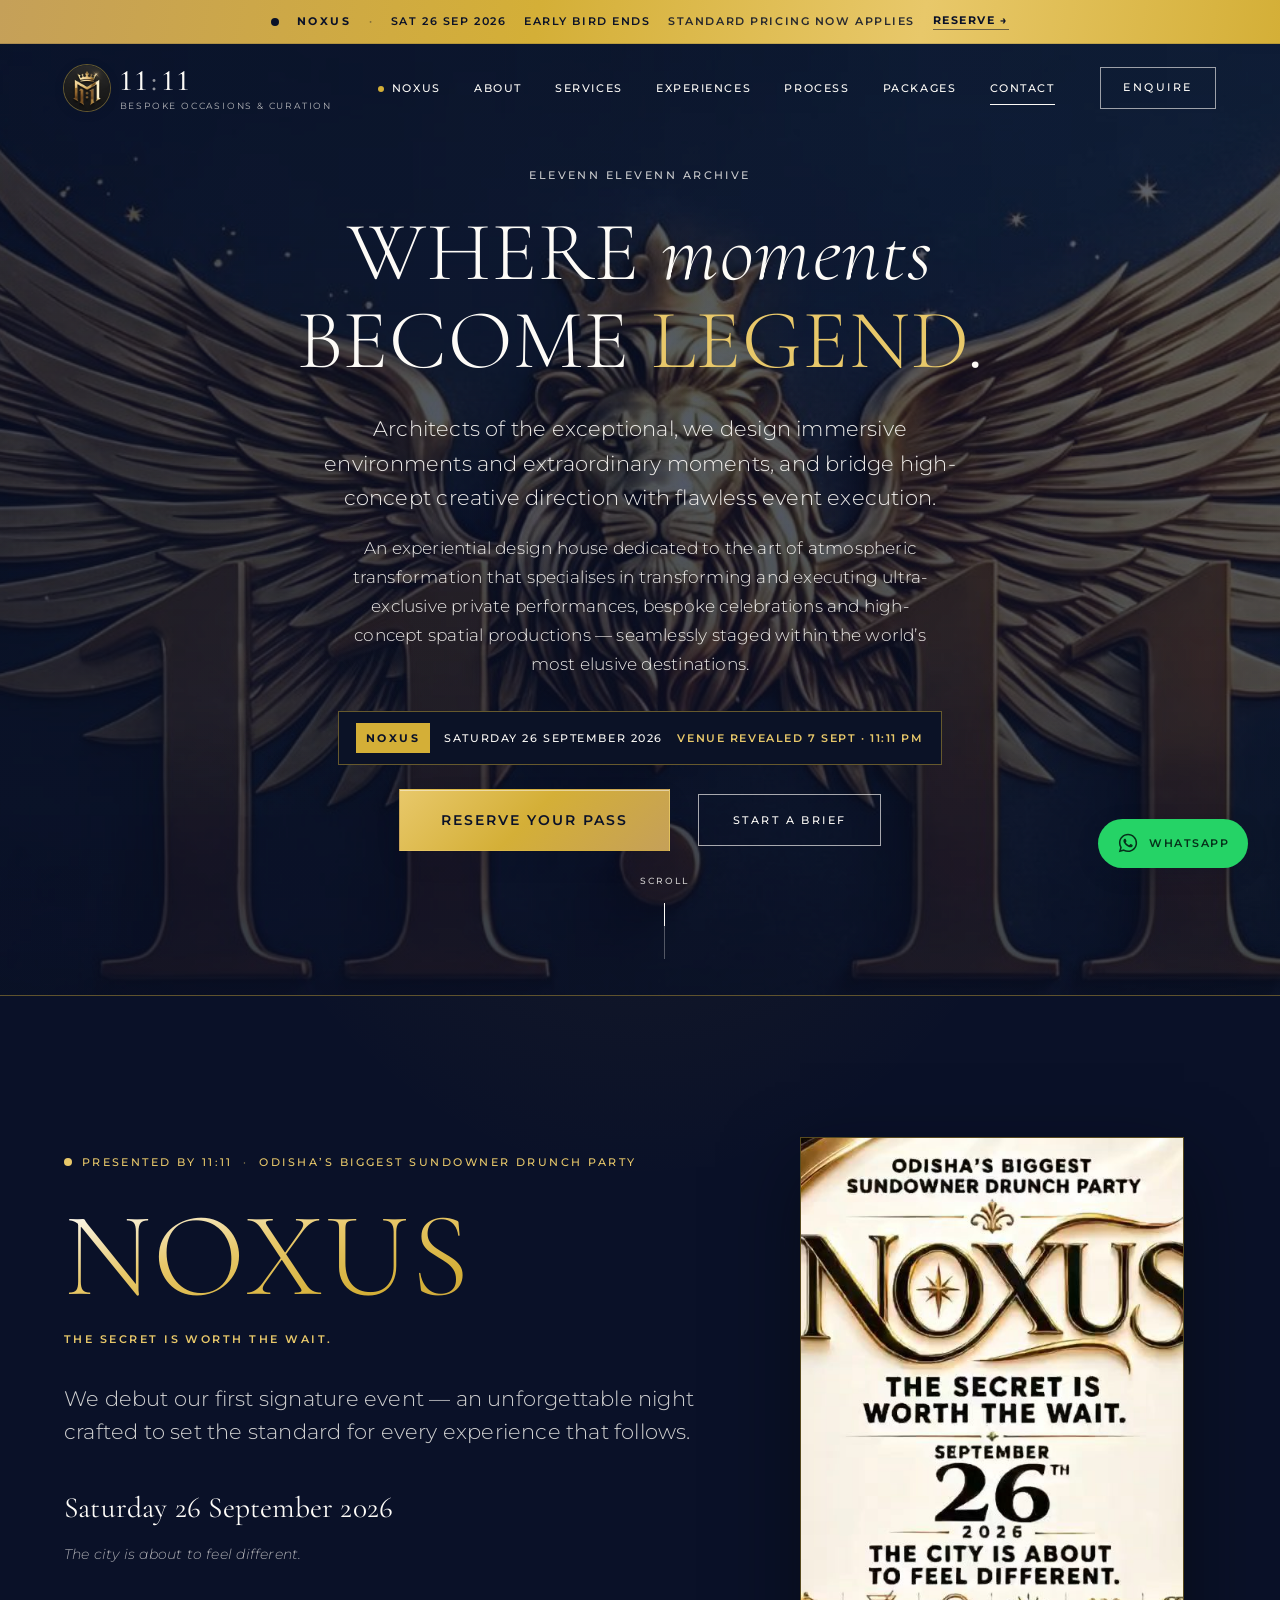
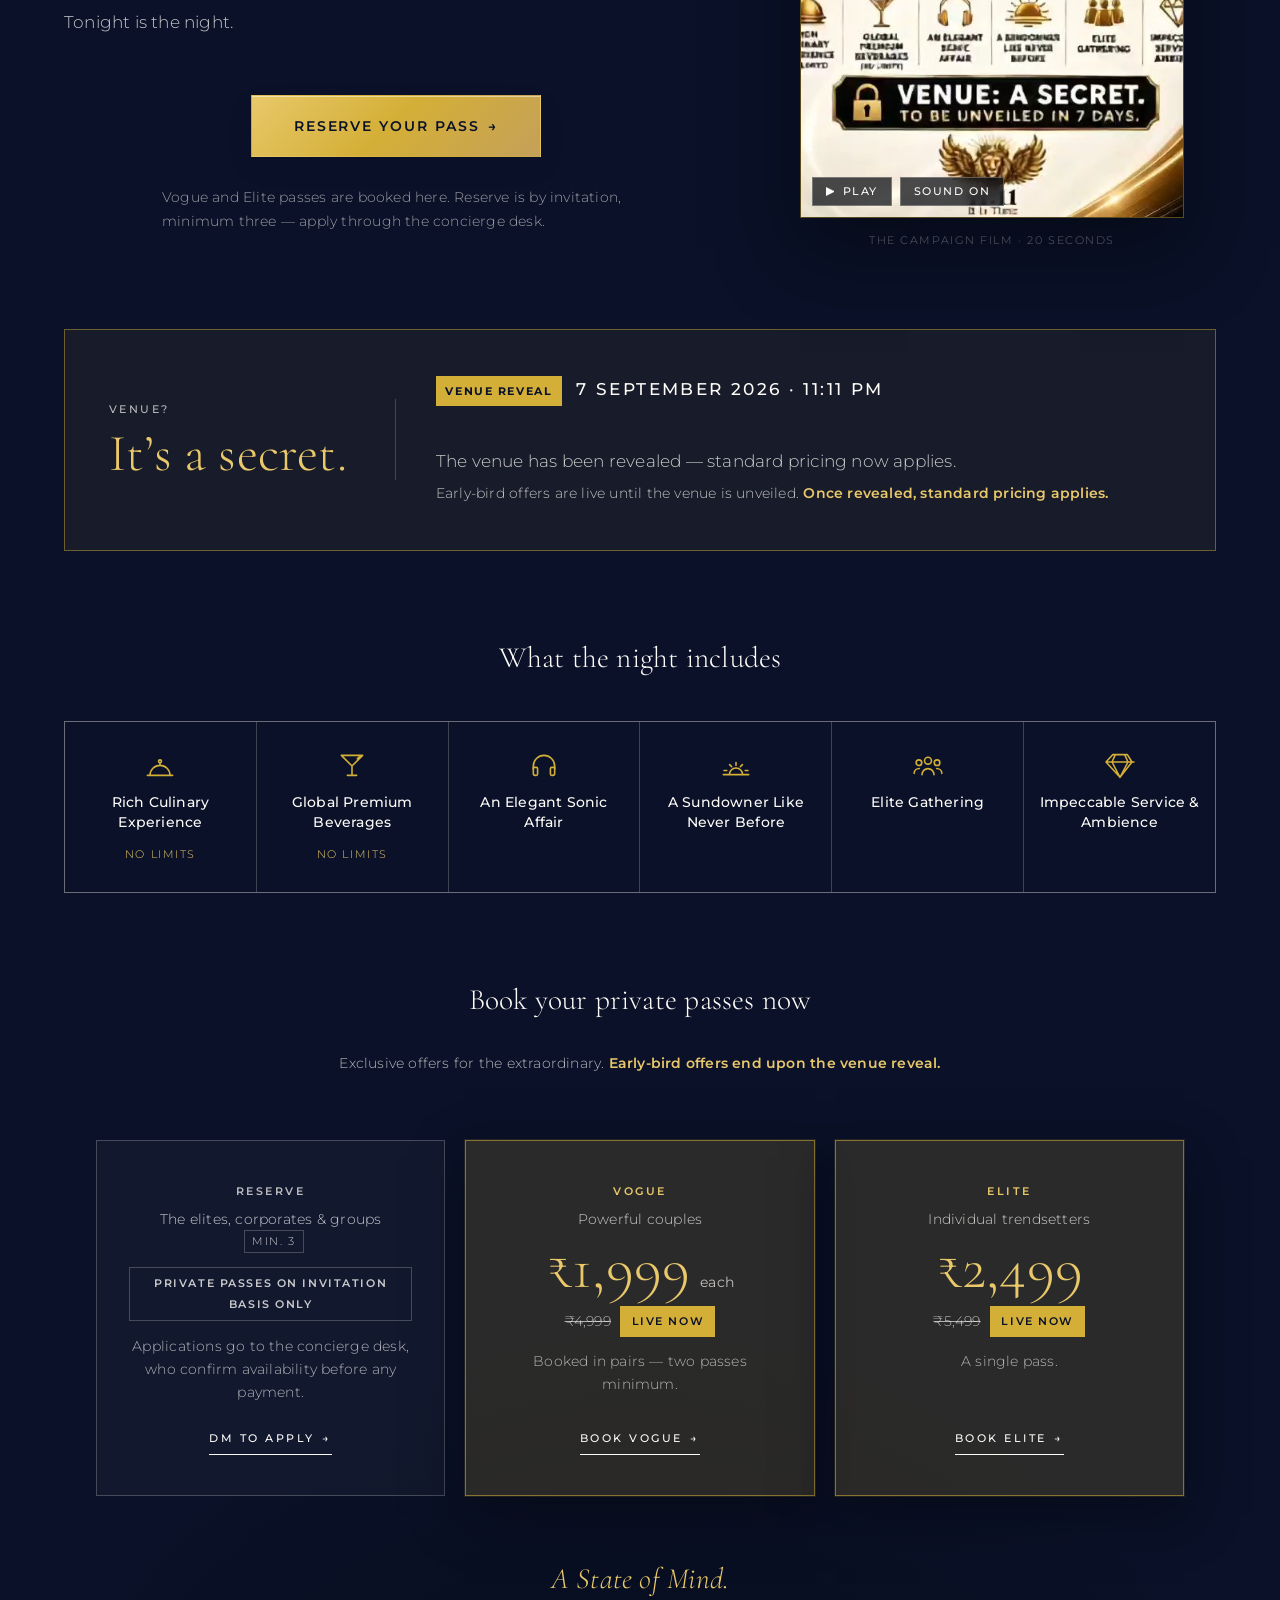
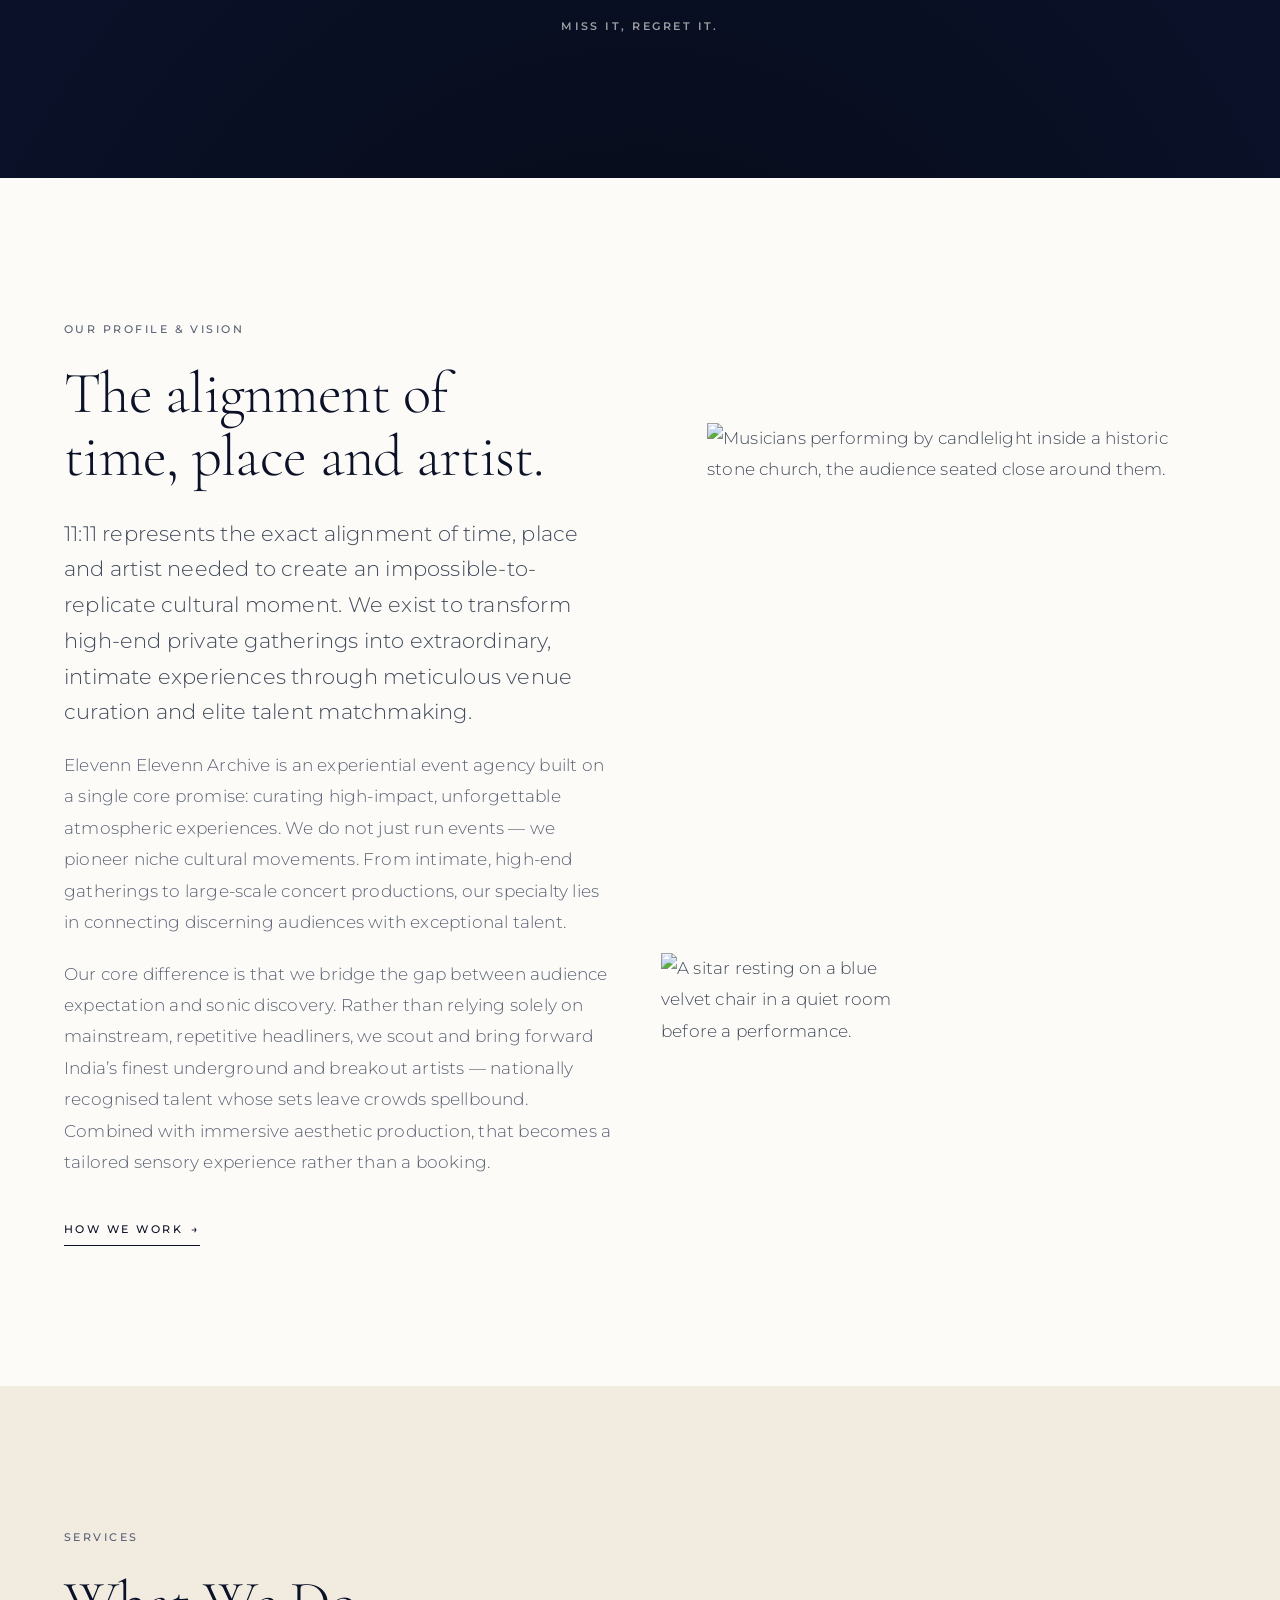
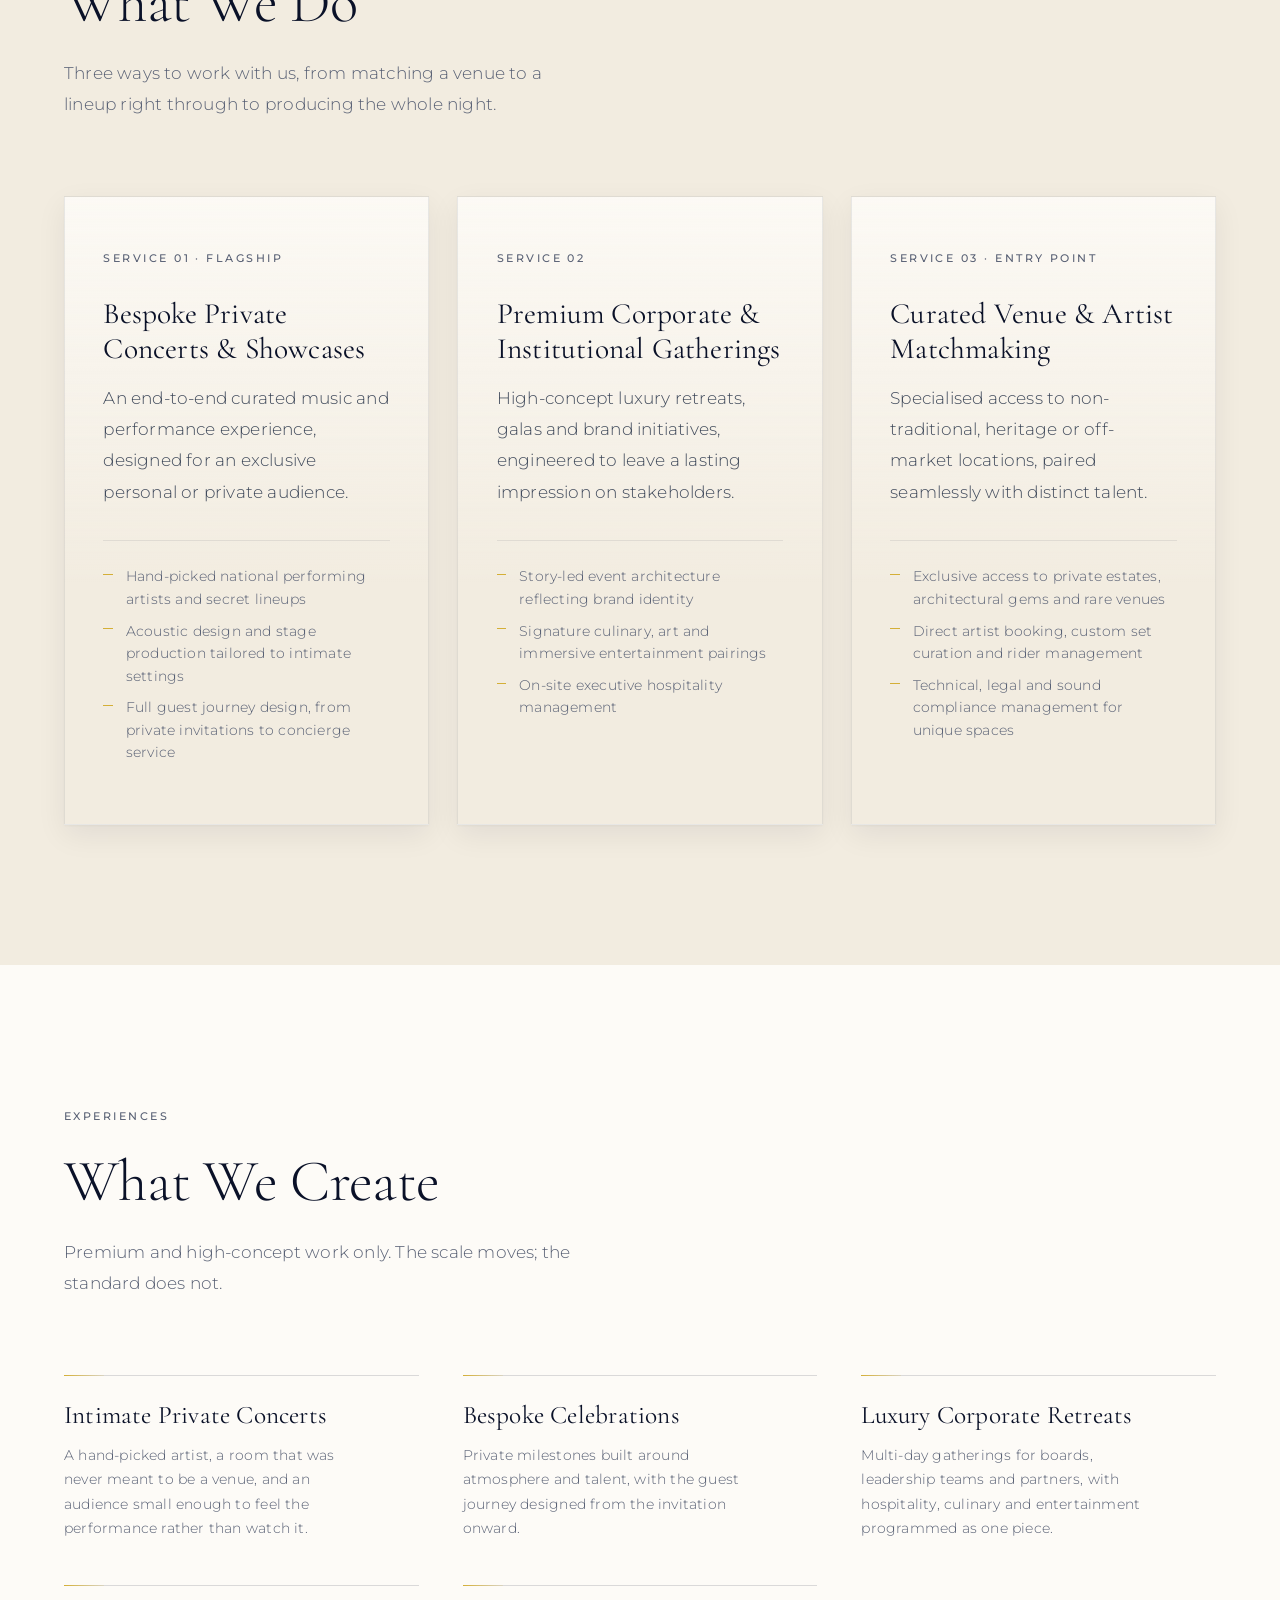
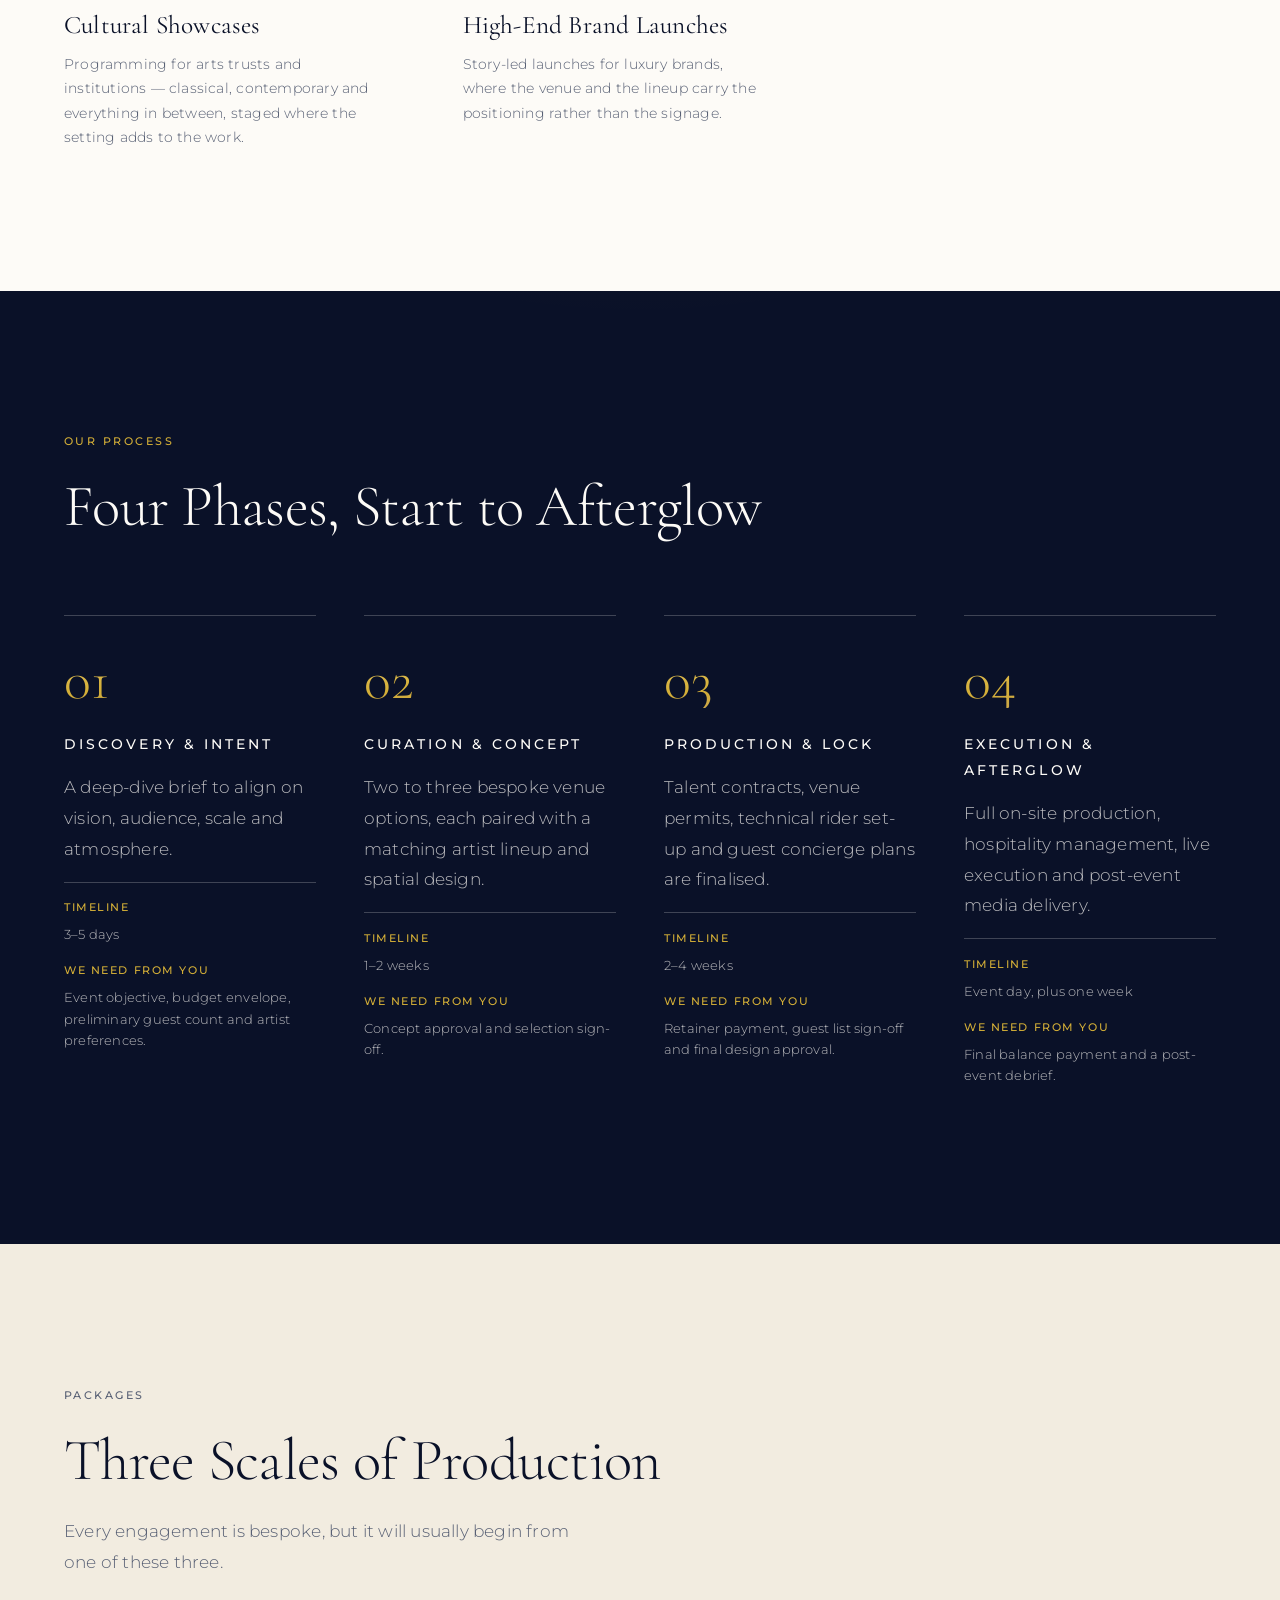
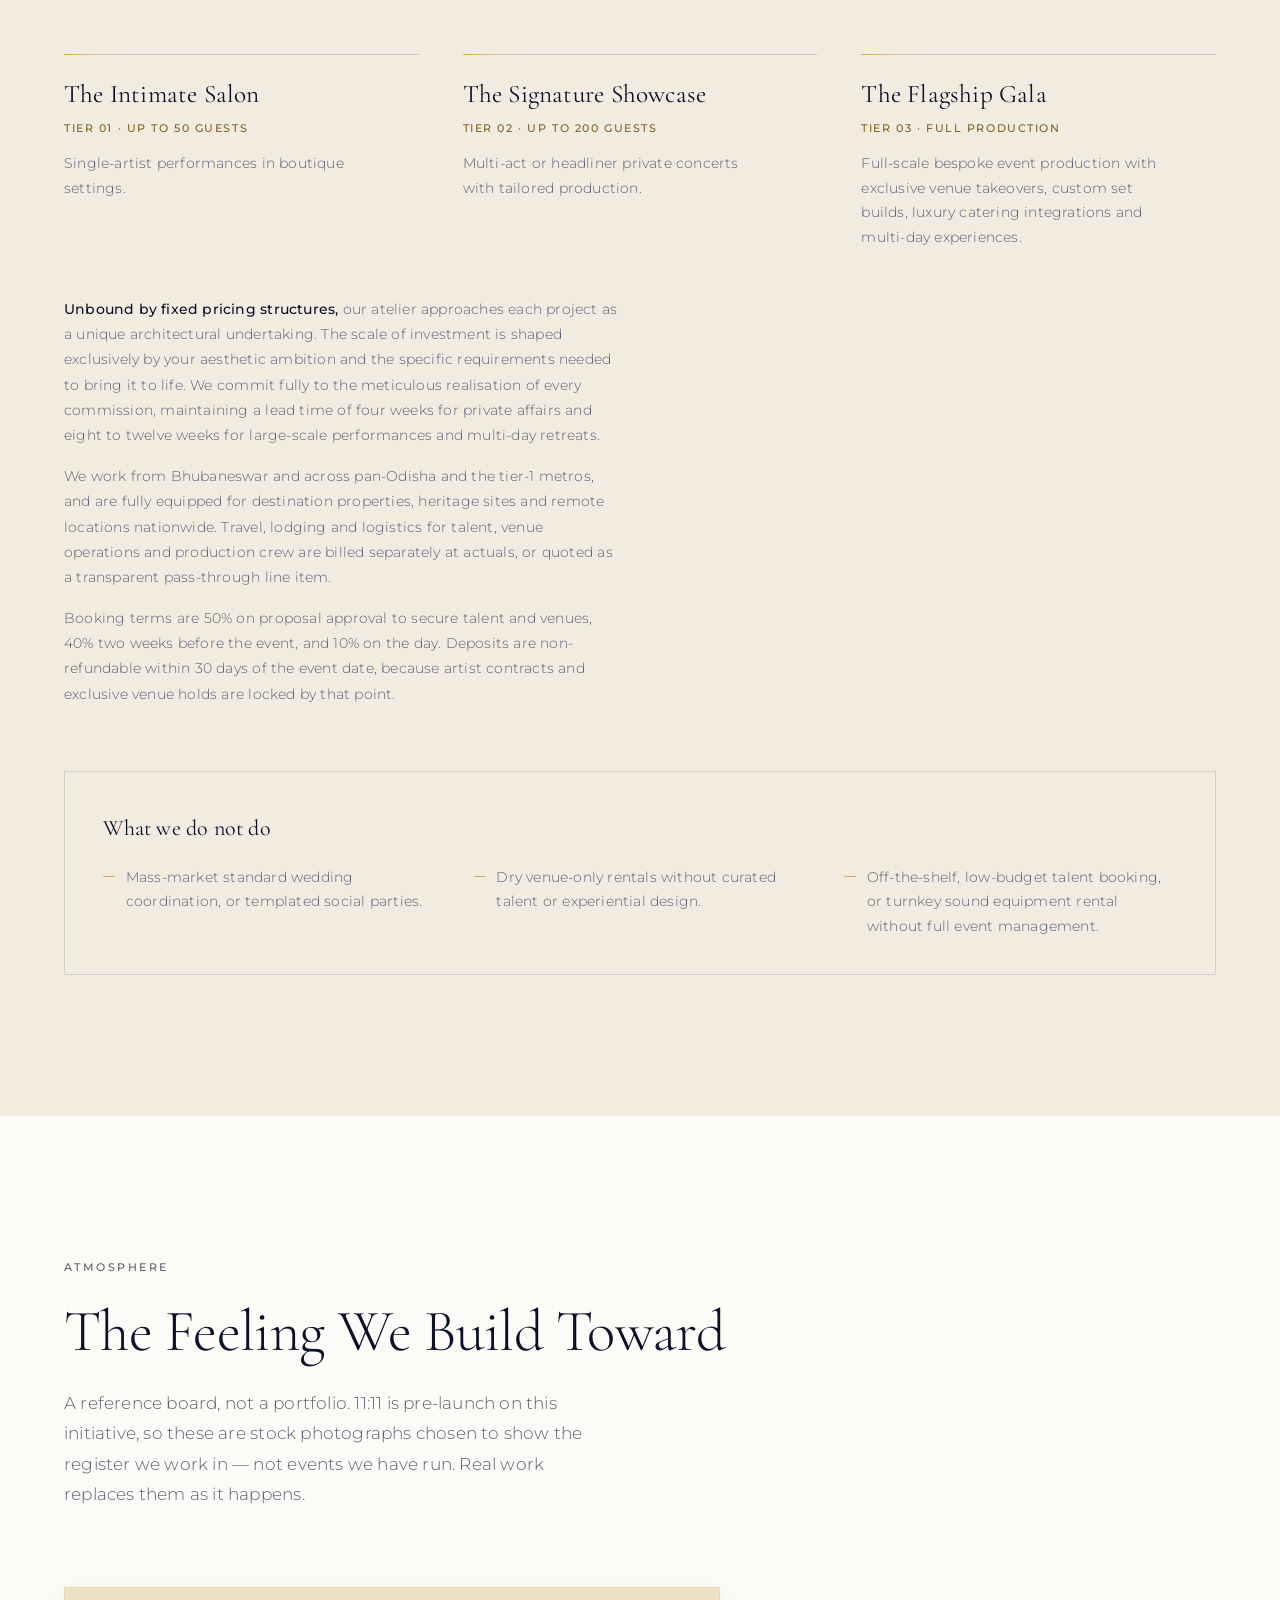
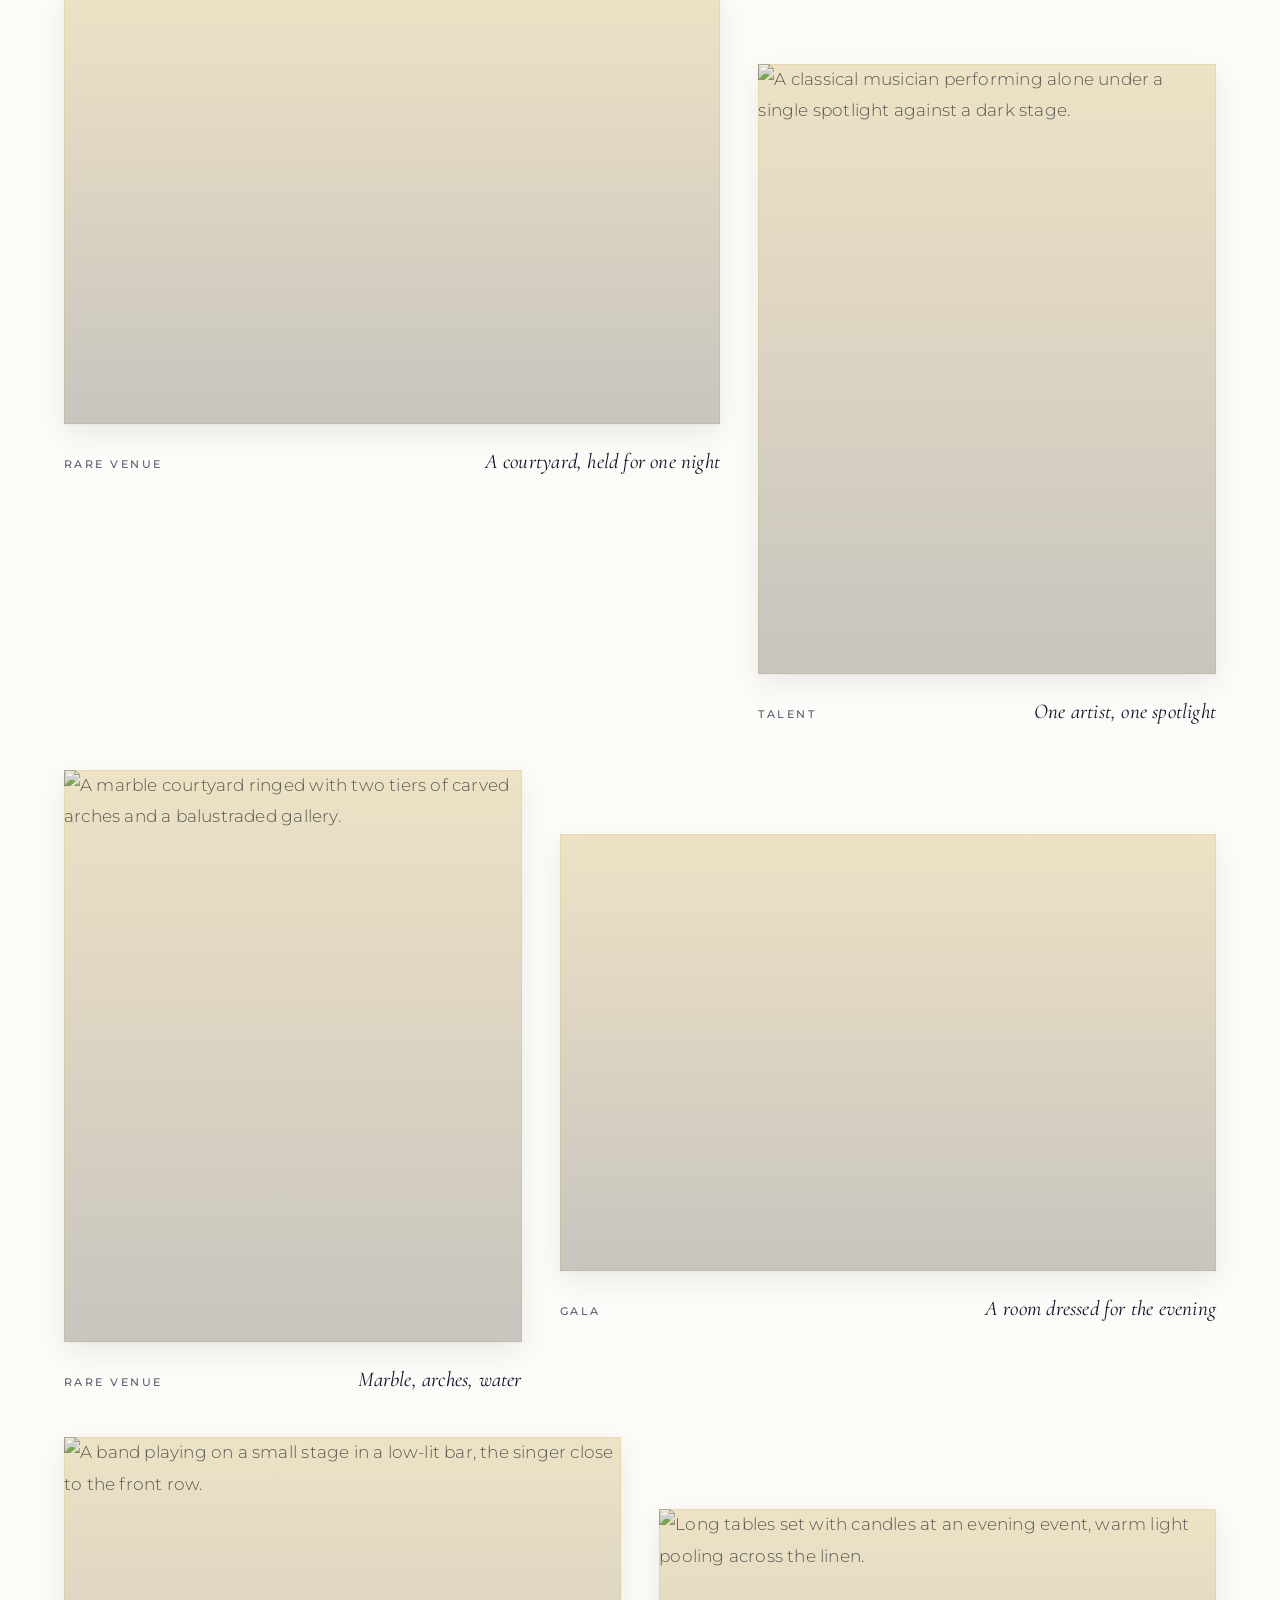
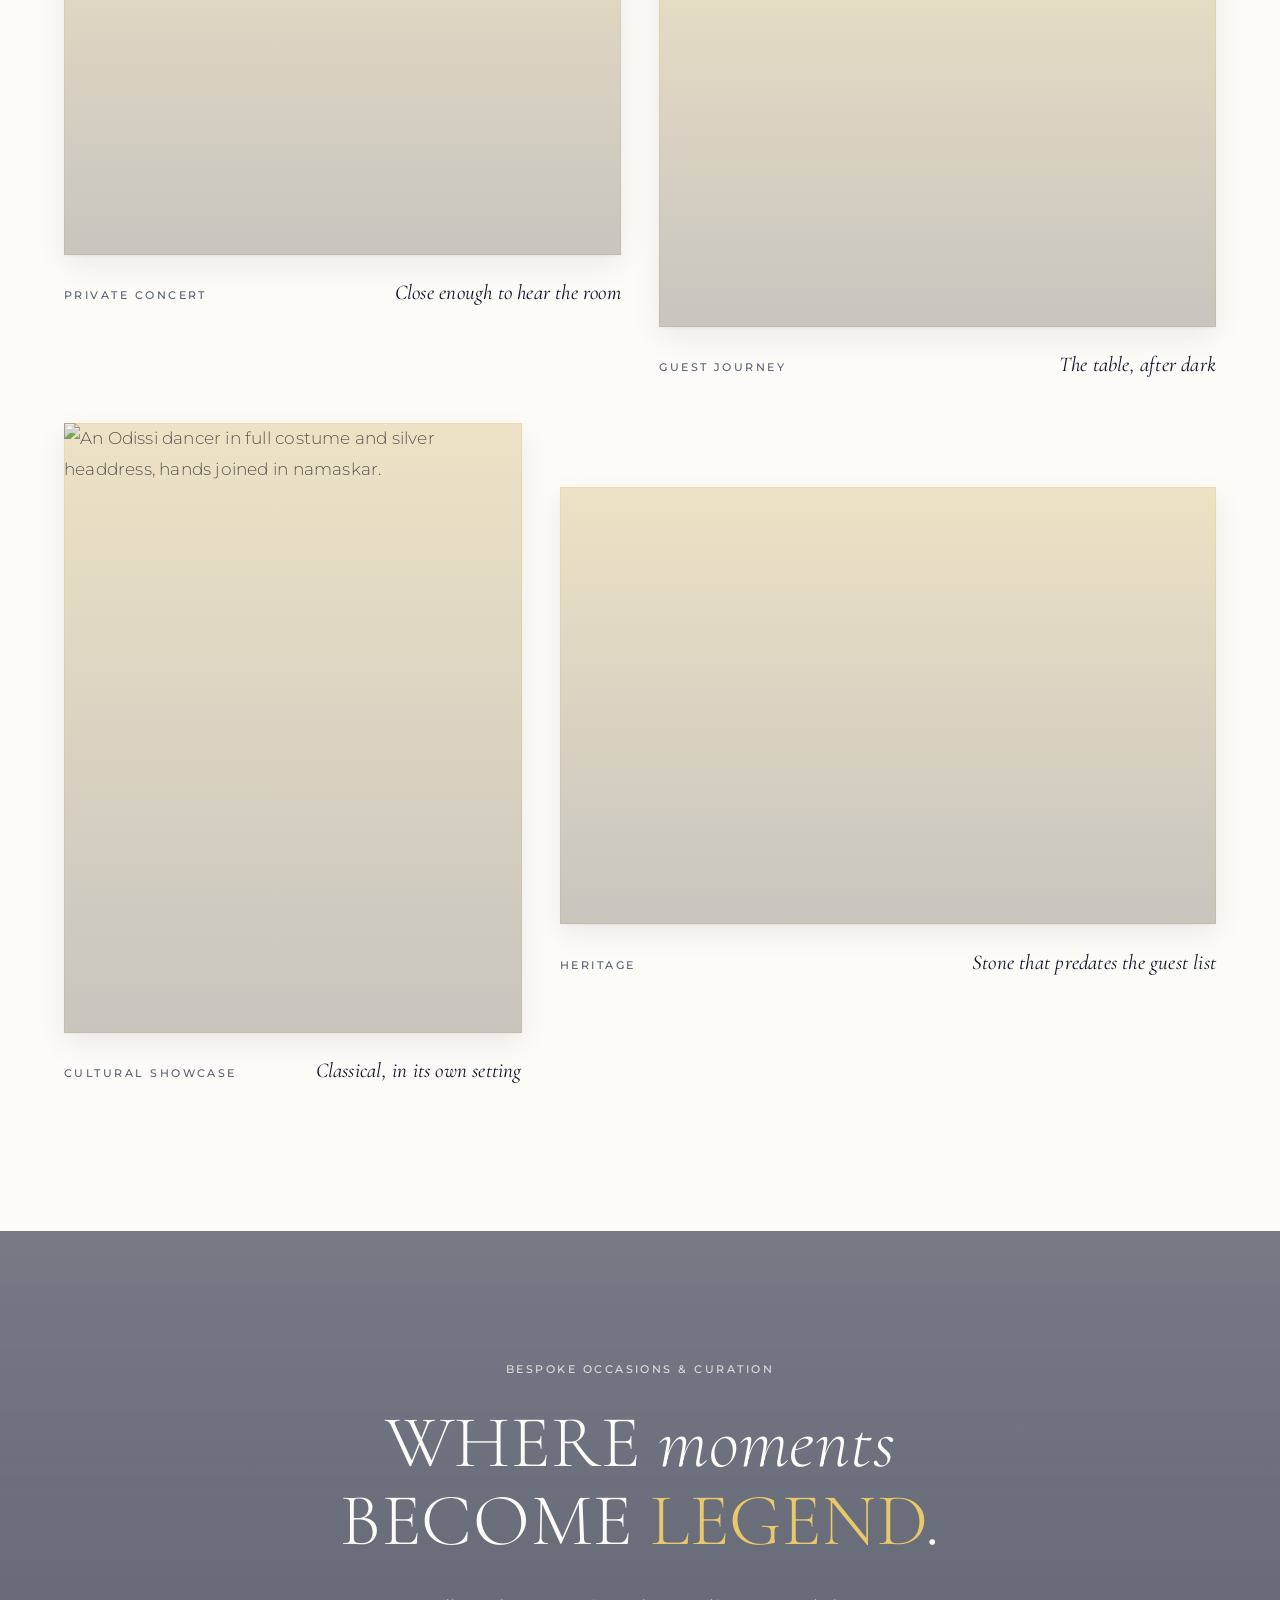
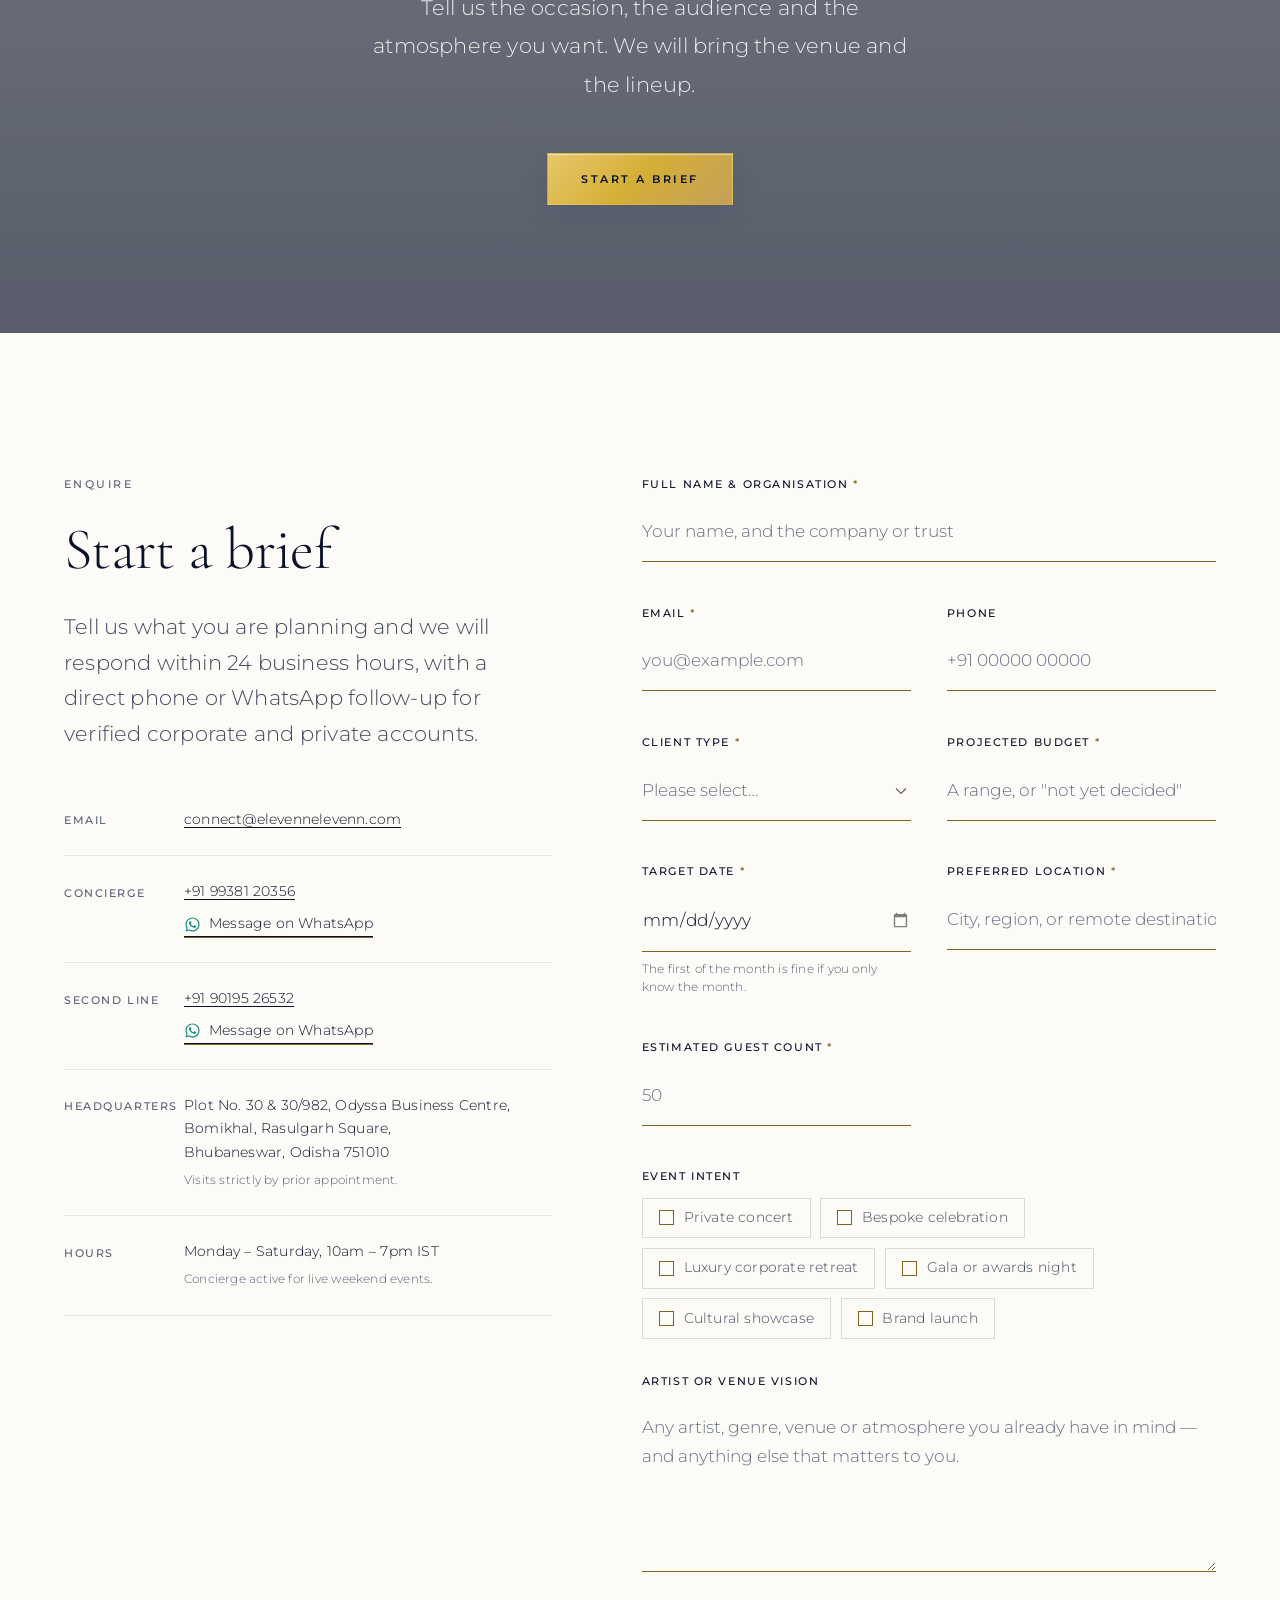
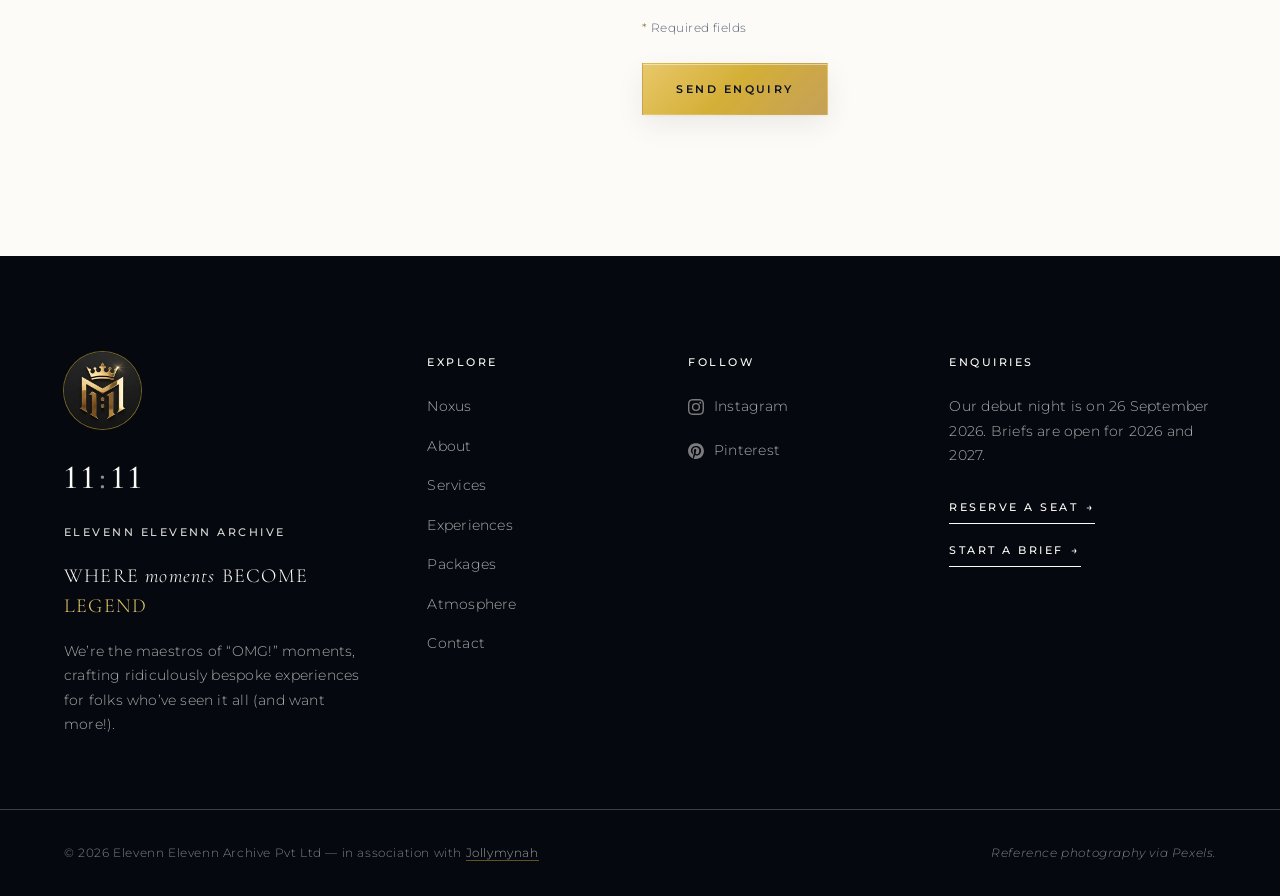
==== index.html @ fddaf41f "Add the campaign film to the Noxus band The client's 20-second vertical reel (478x850, H.264, 3.7 MB" ====
<!DOCTYPE html>
<html lang="en-IN" class="no-js">
<head>
  <meta charset="UTF-8">
  <meta name="viewport" content="width=device-width, initial-scale=1">

  <!-- Flags that JS is available, so scroll-reveal never hides content from
       visitors whose JavaScript fails to load. Must run before first paint. -->
  <script>document.documentElement.className = document.documentElement.className.replace('no-js', 'js');</script>

  <!-- The campaign leads the title while it runs: NOXUS is what people will
       search for and paste into WhatsApp. Revert to the agency line
       ("11:11 | Bespoke Private Concerts &amp; Curated Venue Experiences")
       after 26 September 2026. -->
  <title>NOXUS &mdash; The Secret Is Worth The Wait | 11:11</title>
  <meta name="description" content="NOXUS — Odisha's biggest sundowner drunch party, presented by 11:11. Saturday 26 September 2026. Venue revealed 7 September, 11:11 PM. Reserve, Vogue and Elite passes; early-bird offers live until the unveiling.">
  <meta name="author" content="Elevenn Elevenn Archive Pvt Ltd">
  <meta name="theme-color" content="#FDFBF7">

  <!-- Favicon / home-screen icon. Two files, and they are not interchangeable:
       logo.png is the circular mark with transparent corners, which is what a
       browser tab wants; iOS ignores the transparency, masks the icon itself
       and paints BLACK behind whatever is left, so the home-screen icon is a
       separate opaque square of the same artwork. 512×512 covers every slot,
       including the 180px apple-touch size. -->
  <link rel="icon" href="images/logo.png" type="image/png" sizes="512x512">
  <link rel="apple-touch-icon" href="images/apple-touch-icon.png">

  <!-- The site's own address, confirmed 1 September 2026: the CNAME is live and
       elevennelevenn.in serves the site, with the old GitHub Pages URL now
       301-redirecting to it. Everything absolute below points here.

       Canonical matters more than usual on this site, because the same pages
       answer on two hosts. Without it, anything that still links the github.io
       address can have search engines treat that as a second copy of the site.
       Note the trailing slash: this is the home page, and the canonical must be
       the exact URL you want indexed. -->
  <link rel="canonical" href="https://elevennelevenn.in/">

  <!-- Open Graph / social sharing -->
  <meta property="og:type" content="website">
  <meta property="og:url" content="https://elevennelevenn.in/">
  <meta property="og:site_name" content="11:11">
  <meta property="og:title" content="NOXUS — The Secret Is Worth The Wait">
  <meta property="og:description" content="Odisha's biggest sundowner drunch party, presented by 11:11. Saturday 26 September 2026. The venue is a secret until 7 September, 11:11 PM — and early-bird offers close the moment it is revealed.">
  <meta property="og:locale" content="en_IN">
  <!-- Absolute, because a share preview is fetched by someone else's server
       and a relative path means nothing there. Now on the real domain — the
       twitter:image below and "image" in the JSON-LD are the same URL, so all
       three move together. -->
  <meta property="og:image" content="https://elevennelevenn.in/images/hero-1600.jpg">
  <meta property="og:image:alt" content="The 11:11 crest: a crowned lion between outspread golden wings, above the numerals 11:11, on midnight navy.">
  <meta name="twitter:card" content="summary_large_image">
  <meta name="twitter:title" content="NOXUS — The Secret Is Worth The Wait">
  <meta name="twitter:description" content="Odisha's biggest sundowner drunch party, 26 September 2026. Venue revealed 7 September, 11:11 PM. Early-bird offers close with the unveiling.">
  <meta name="twitter:image" content="https://elevennelevenn.in/images/hero-1600.jpg">

  <!-- Typography: editorial serif + clean geometric sans.
       Cormorant Garamond and Montserrat are both on the client's approved list
       (brief Q30, which offers Playfair Display and Plus Jakarta Sans as the
       alternatives). Swapping either is a one-line change here plus the two
       font tokens in section 01 of the stylesheet. -->
  <!-- The eleven placeholder photographs all load from one host. Opening that
       connection during the head parse, rather than when the first <img> is
       reached, is the cheapest remaining win on a phone. -->
  <link rel="preconnect" href="https://images.pexels.com" crossorigin>

  <link rel="preconnect" href="https://fonts.googleapis.com">
  <link rel="preconnect" href="https://fonts.gstatic.com" crossorigin>
  <link href="https://fonts.googleapis.com/css2?family=Cormorant+Garamond:ital,wght@0,300;0,400;0,500;0,600;1,300;1,400&family=Montserrat:wght@300;400;500;600&display=swap" rel="stylesheet">

  <!-- Preload the hero photograph so the first paint feels instant -->
  <link rel="preload" as="image" href="images/hero-1600.jpg"
        imagesrcset="images/hero-900.jpg 900w, images/hero-1400.jpg 1400w, images/hero-1600.jpg 1600w"
        imagesizes="100vw">

  <!-- ?v= is a cache-buster, not a build artefact. GitHub Pages serves these
       files with a ten-minute max-age, but phone browsers hold a stylesheet far
       longer than that, which shows up as new words in the old styling — the
       page updates, the capitals and the gold do not. Bump the date whenever
       css/style.css or js/script.js changes and every browser fetches it fresh;
       the same string is on the <script> tag at the end of <body>. -->
  <link rel="stylesheet" href="css/style.css?v=2026-09-02d">

  <!--
    Structured data for Elevenn Elevenn Archive Pvt Ltd, trading as 11:11.
    `telephone` and `email` are the client's public details, changed on
    22 Aug 2026 to the address and concierge line below.

    `url` was omitted for months because the domain kept changing — two
    different addresses had been the likely candidate, and a wrong canonical URL
    here goes straight to Google. It is filled in now: the client confirmed
    `elevennelevenn.in` on 1 September 2026, and the site answers on it.

    Worth noting that the site's domain (`.in`) and the published email's domain
    (`elevennelevenn.com`) are still two different registrations. That is a
    perfectly normal arrangement and neither is wrong — just do not "correct"
    one to match the other.
  -->
  <!--
    THE DEBUT EVENT, as structured data — written out, deliberately NOT enabled.

    Google will happily show an event card for this, and that card would carry
    a start time and a venue to anyone searching. Both are unconfirmed: the
    client has given the date (26 September 2026) and the two prices, and
    nothing else. A guessed venue published to Google is the same class of
    mistake as a guessed phone number, so this stays commented until the client
    confirms the venue name, its street address, and the doors time.

    To enable: fill in startDate with the real time, replace the location block
    with the real venue, check the two offer prices still match the page, and
    move this out of the comment as a second <script type="application/ld+json">.

    {
      "@context": "https://schema.org",
      "@type": "Event",
      "name": "NOXUS — presented by 11:11",
      "eventStatus": "https://schema.org/EventScheduled",
      "eventAttendanceMode": "https://schema.org/OfflineEventAttendanceMode",
      "startDate": "2026-09-26T19:00:00+05:30",          << CONFIRM THE TIME
      "organizer": { "@type": "Organization", "name": "11:11" },
      "location": {                                       << CONFIRM THE VENUE
        "@type": "Place",
        "name": "",
        "address": { "@type": "PostalAddress", "addressCountry": "IN" }
      },
      "offers": [
        { "@type": "Offer", "name": "Early Bird", "price": "2999", "priceCurrency": "INR",
          "availability": "https://schema.org/LimitedAvailability" },
        { "@type": "Offer", "name": "Standard", "price": "5999", "priceCurrency": "INR",
          "availability": "https://schema.org/InStock" }
      ]
    }
  -->

  <script type="application/ld+json">
  {
    "@context": "https://schema.org",
    "@type": ["ProfessionalService", "LocalBusiness"],
    "name": "11:11",
    "legalName": "Elevenn Elevenn Archive Pvt Ltd",
    "alternateName": "Elevenn Elevenn Archive",
    "url": "https://elevennelevenn.in",
    "slogan": "Where Rare Venues Meet Exceptional Talent",
    "description": "11:11 is an experiential event agency curating high-impact atmospheric experiences — bespoke private concerts, premium corporate and institutional gatherings, and curated venue and artist matchmaking across India.",
    "image": "https://elevennelevenn.in/images/hero-1600.jpg",
    "telephone": "+91-9938120356",
    "email": "connect@elevennelevenn.com",
    "address": {
      "@type": "PostalAddress",
      "streetAddress": "Plot No. 30 & 30/982, Odyssa Business Centre, Bomikhal, Rasulgarh Square",
      "addressLocality": "Bhubaneswar",
      "addressRegion": "Odisha",
      "postalCode": "751010",
      "addressCountry": "IN"
    },
    "openingHoursSpecification": [{
      "@type": "OpeningHoursSpecification",
      "dayOfWeek": ["Monday", "Tuesday", "Wednesday", "Thursday", "Friday", "Saturday"],
      "opens": "10:00",
      "closes": "19:00"
    }],
    "areaServed": [
      { "@type": "City", "name": "Bhubaneswar" },
      { "@type": "State", "name": "Odisha" },
      { "@type": "Country", "name": "India" }
    ],
    "sameAs": [
      "https://www.instagram.com/elevenn11_11elevenn/"
    ],
    "knowsAbout": ["Experiential Events", "Private Concerts", "Artist Booking", "Venue Curation", "Luxury Corporate Retreats", "Cultural Showcases", "Brand Launches", "Event Production"],
    "hasOfferCatalog": {
      "@type": "OfferCatalog",
      "name": "Services",
      "itemListElement": [
        { "@type": "Offer", "itemOffered": { "@type": "Service", "name": "Bespoke Private Concerts and Showcases" } },
        { "@type": "Offer", "itemOffered": { "@type": "Service", "name": "Premium Corporate and Institutional Gatherings" } },
        { "@type": "Offer", "itemOffered": { "@type": "Service", "name": "Curated Venue and Artist Matchmaking" } }
      ]
    }
  }
  </script>
</head>

<body>
  <a class="skip-link" href="#main">Skip to main content</a>

  <!-- ============================================================
       HEADER / NAVIGATION
       ============================================================ -->
  <header class="site-header" id="site-header" data-header>

    <!--
      ANNOUNCEMENT BAR.
      The debut band sits below a 100vh hero, so on the first screen — the only
      screen most visitors ever see — the event was a small button and a nav
      link. The date, the price and the clock were a full scroll away. This bar
      carries all three at every scroll position, and it is why the gold rule
      ("one loud thing") now spends its budget here instead of on the header
      ticket button, which has been removed as redundant.

      It must stay INSIDE <header data-header>: js/script.js measures that
      element into --header-h, so the hero padding and every section's
      scroll-margin follow automatically. The nav row below uses --nav-h for its
      own min-height — see the note in section 06 of the stylesheet for why
      those cannot be the same token.

      The whole bar is one link. The countdown inside it is aria-hidden: it
      duplicates the venue-reveal clock in the Noxus band, which owns the live
      region, and nobody should have a clock read to them once a second.

      Hiding the digits would leave "early bird ends" dangling, so the sentence
      is finished for screen readers only — they hear "early bird ends on 7
      September at 11:11 PM" while the eye gets the running figure. Keep both
      halves if you edit this.

      AFTER THE NIGHT: delete this whole <a>, the hero strip, and the nav item.
    -->
    <a class="announce" href="book.html">
      <span class="container announce__inner">
        <span class="announce__pulse" aria-hidden="true"></span>
        <span class="announce__label">Noxus</span>
        <span class="announce__sep" aria-hidden="true">&middot;</span>
        <span class="announce__date">Sat 26 Sep 2026</span>
        <span class="announce__price">Early bird ends<span class="visually-hidden"> on 7 September at 11:11 PM</span></span>
        <span class="announce__count" aria-hidden="true"
              data-countdown="2026-09-07T23:11:00+05:30"
              data-countdown-done="Standard pricing now applies">
          <span class="announce__unit"><span data-countdown-part="days">--</span>d</span>
          <span class="announce__unit"><span data-countdown-part="hours">--</span>h</span>
          <span class="announce__unit announce__unit--min"><span data-countdown-part="minutes">--</span>m</span>
        </span>
        <span class="announce__cta">Reserve <span aria-hidden="true">&rarr;</span></span>
      </span>
    </a>

    <div class="container site-header__inner">

      <!--
        BRAND LOCKUP = badge + wordmark.

        The badge (images/logo.png) is the client's crowned 11:11 monogram,
        gold on near-black, cropped to a circle. Because it is self-contained —
        it brings its own dark ground — it reads correctly against BOTH header
        states: transparent over the hero photograph, and cream once scrolled.
        That is why only one file is needed here rather than a light/dark pair.

        The badge is aria-hidden because the wordmark beside it already carries
        the name, and the link itself has an aria-label — three announcements of
        "11:11" would be noise for a screen reader.

        The sub-line is the badge's own sub-text, confirmed in the brief (Q28).
        It is hidden below 1140px, where there is no room for it beside the nav.

        images/logo.png is a 512×512 circular crop of the client's logo.jpeg,
        which is a raster render — sharp at every size the page uses it (32px
        to 64px, so 8x over at the largest). If the vector artwork (SVG/EPS)
        turns up, overwrite the file with a circular export of it; no markup
        change is needed as long as the replacement stays square.
      -->
      <a class="logo" href="#hero" aria-label="11:11 — home">
        <img class="logo__badge" src="images/logo.png" alt="" aria-hidden="true"
             width="512" height="512" decoding="async">
        <span class="logo__text">
          <span class="logo__mark">11<span class="logo__colon">:</span>11</span>
          <span class="logo__sub">Bespoke Occasions &amp; Curation</span>
        </span>
      </a>

      <nav class="nav-desktop" aria-label="Primary">
        <ul class="nav-desktop__list">
          <!-- The debut leads the list and is the only flagged link: it is the
               one item with a date on it. Remove this <li> and the header
               ticket button together once the night has passed. -->
          <li><a class="nav-link nav-link--flag" href="#debut">Noxus</a></li>
          <li><a class="nav-link" href="#about">About</a></li>
          <li><a class="nav-link" href="#services">Services</a></li>
          <li><a class="nav-link" href="#experiences">Experiences</a></li>
          <li><a class="nav-link" href="#process">Process</a></li>
          <li><a class="nav-link" href="#tiers">Packages</a></li>
          <li><a class="nav-link" href="#contact">Contact</a></li>
        </ul>
      </nav>

      <div class="site-header__actions">
        <a class="btn btn--outline btn--sm site-header__cta" href="#contact">Enquire</a>

        <button
          class="nav-toggle"
          id="nav-toggle"
          type="button"
          aria-label="Open navigation menu"
          aria-expanded="false"
          aria-controls="mobile-nav">
          <span class="nav-toggle__bars" aria-hidden="true">
            <span></span><span></span>
          </span>
        </button>
      </div>
    </div>
  </header>

  <!-- Mobile navigation panel (built with vanilla JS, no libraries) -->
  <div class="mobile-nav" id="mobile-nav" hidden>
    <div class="mobile-nav__backdrop" data-nav-close></div>

    <nav class="mobile-nav__panel" aria-label="Mobile">
      <div class="mobile-nav__head">
        <span class="logo logo--inline">
          <img class="logo__badge logo__badge--sm" src="images/logo.png" alt="" aria-hidden="true"
               width="512" height="512" decoding="async">
          <span class="logo__mark logo__mark--sm">11<span class="logo__colon">:</span>11</span>
        </span>
        <button class="mobile-nav__close" type="button" aria-label="Close navigation menu" data-nav-close>
          <span aria-hidden="true">&times;</span>
        </button>
      </div>

      <ul class="mobile-nav__list">
        <li><a class="is-flagged" href="#debut">Noxus</a></li>
        <li><a href="#about">About</a></li>
        <li><a href="#services">Services</a></li>
        <li><a href="#experiences">Experiences</a></li>
        <li><a href="#process">Process</a></li>
        <li><a href="#tiers">Packages</a></li>
        <li><a href="#atmosphere">Atmosphere</a></li>
        <li><a href="#contact">Contact</a></li>
      </ul>

      <div class="mobile-nav__foot">
        <a class="btn btn--gold btn--block" href="book.html">Reserve a Seat</a>
        <a class="btn btn--outline btn--block" href="#contact">Start a Brief</a>
        <p class="mobile-nav__meta">Bhubaneswar &middot; Pan-India</p>
      </div>
    </nav>
  </div>

  <main id="main">

    <!-- ============================================================
         1. HERO
         The headline is the confirmed tagline (brief Q31), which replaced
         "It Is Time" everywhere it appeared.
         ============================================================ -->
    <section class="hero" id="hero" aria-labelledby="hero-title">
      <div class="hero__media">
        <!-- The client's own artwork (background.jpg, supplied 22 Aug 2026),
             cropped above its baked-in lettering. The original carries "It is
             Time" and a service list reading EVENT MANAGEMENT / BRANDING /
             ADVERTISEMENT / PUBLIC RELATIONS across the lower third — the
             retired tagline and the positioning this site was twice rewritten
             away from. Cropping at y=770 of the 1600x1084 original keeps the
             wings, crown, lion and 11:11 and drops all of it. If a new export
             arrives, crop it the same way before installing it.

             It is the only hero image that is not a Pexels placeholder, so
             unlike the rest it does not need replacing before launch. -->
        <img
          class="hero__img"
          src="images/hero-1600.jpg"
          srcset="images/hero-900.jpg 900w,
                  images/hero-1400.jpg 1400w,
                  images/hero-1600.jpg 1600w"
          sizes="100vw"
          alt="The 11:11 crest: a crowned lion between outspread golden wings, above the numerals 11:11, on midnight navy."
          fetchpriority="high"
          decoding="async">
      </div>

      <div class="container hero__inner">
        <!-- All three lines below are the client's own hero copy (August 2026),
             supplied verbatim and only lightly touched for typography (British
             spelling, real dashes, one ampersand spelled out). The eyebrow used
             to carry the category and place instead of the registered name; the
             client asked for the name here, so "experiential" and Bhubaneswar
             now first appear in the about section, the mobile-menu meta line and
             the contact block's address. -->
        <p class="eyebrow eyebrow--light hero__eyebrow">Elevenn Elevenn Archive</p>

        <!-- Typed in sentence case and capitalised in CSS, not typed in capitals:
             screen readers pronounce a real all-caps word letter by letter often
             enough that WCAG warns against it, and "LEGEND" spelled out as
             L-E-G-E-N-D would be the last word a visitor hears here. The two
             exceptions to the capitals — the italic "moments" and the gold
             "legend" — are marked up as meaning, and section 03 gives them
             their treatment. -->
        <h1 class="hero__title" id="hero-title">
          Where <em>moments</em><br>
          become <span class="word-gold">legend</span>.
        </h1>

        <!-- Two paragraphs, not one. The client's statement runs to ~70 words,
             which is roughly seventeen lines on a 375px phone — as a single
             block it pushed the buttons and the scroll cue off the first screen.
             Split, the second half is set a step smaller (see .hero__lede--sub)
             and the hero clears 100svh again on a phone. -->
        <p class="hero__lede">
          Architects of the exceptional, we design immersive environments and
          extraordinary moments, and bridge high-concept creative direction with
          flawless event execution.
        </p>
        <p class="hero__lede hero__lede--sub">
          An experiential design house dedicated to the art of atmospheric
          transformation that specialises in transforming and executing
          ultra-exclusive private performances, bespoke celebrations and
          high-concept spatial productions &mdash; seamlessly staged within the
          world&rsquo;s most elusive destinations.
        </p>

        <!-- The event, in the hero itself. Everything above this line is the
             agency; this is the one dated, priced, buyable thing on the page,
             and it belongs on the first screen rather than only below it. -->
        <p class="hero__debut">
          <span class="hero__debut-flag">Noxus</span>
          <span class="hero__debut-text">Saturday 26 September 2026</span>
          <span class="hero__debut-price">Venue revealed 7 Sept &middot; 11:11 PM</span>
        </p>

        <!-- For the length of the campaign the ticket takes the gold and the
             brief steps back to an outline. Reverting after the night means
             swapping these two classes back, not rewriting the block.
             The "What We Do" arrow that used to sit here is gone: it did the
             same job as the scroll cue directly below, and with the strip added
             the hero no longer had room for a third action. -->
        <div class="hero__actions">
          <a class="btn btn--gold btn--lg" href="book.html">Reserve Your Pass</a>
          <a class="btn btn--light" href="#contact">Start a Brief</a>
        </div>
      </div>

      <a class="scroll-cue" href="#debut" aria-label="Scroll to the Noxus announcement">
        <span class="scroll-cue__label">Scroll</span>
        <span class="scroll-cue__line" aria-hidden="true"></span>
      </a>
    </section>

    <!-- ============================================================
         1b. NOXUS  (dark band — the launch announcement)

         This is an ad, and it is the only section on the page that sells a
         dated, priced, buyable thing. It sits directly under the hero, sharing
         its dark ground, so it reads as the second half of the first screen
         rather than an interruption.

         CONFIRMED (client, 1 Sept 2026): the debut is on 26 September 2026;
         standard admission is Rs 5,999 and early-bird admission Rs 2,999.
         NOT confirmed, and therefore not written anywhere here — the venue, the
         start time, the lineup, the seat count, and the date the early-bird
         price closes. Do not fill any of those in from guesswork; the note
         under the buttons says "announced soon" precisely because it is true.

         Note this is the one place on the site where a rupee figure appears.
         Everything in CLAUDE.md about no published figures is about the
         AGENCY's project pricing, which is still unpublished; a ticket that
         cannot be bought without its price is a different thing.
         ============================================================ -->
    <section class="section debut" id="debut" aria-labelledby="debut-title">
      <div class="container">

        <!-- ---------- The announcement, beside the client's own artwork ---------- -->
        <div class="noxus__top">
          <div class="noxus__intro">

            <p class="eyebrow eyebrow--light debut__eyebrow" data-reveal>
              <span class="debut__pulse" aria-hidden="true"></span>Presented by 11:11
              <span class="debut__dot" aria-hidden="true">&middot;</span>
              Odisha&rsquo;s Biggest Sundowner Drunch Party
            </p>

            <!-- The event's name, set as a wordmark rather than a heading-sized
                 line: it is the loudest word on the page and the thing people
                 will search for. Typed in sentence case and capitalised in CSS
                 so a screen reader says "Noxus" rather than spelling it out. -->
            <h2 class="noxus__name" id="debut-title" data-reveal>Noxus</h2>

            <p class="noxus__strap" data-reveal>The secret is worth the wait.</p>

            <!-- The client's own sentence, kept from the first version of this
                 band. It is the only line here that is ours to have set; every
                 other word on this section is lifted from their posters. -->
            <p class="noxus__lede" data-reveal>
              We debut our first signature event &mdash; an unforgettable night
              crafted to set the standard for every experience that follows.
            </p>

            <p class="noxus__date" data-reveal>
              <span class="noxus__date-day">Saturday 26 September 2026</span>
              <span class="noxus__date-note">The city is about to feel different.</span>
            </p>

            <!--
              THE EVENT COUNTDOWN.
              Still midnight opening the 26th, because the posters give a date
              and no start time. "Sundowner" implies an evening, but implying is
              not confirming — when the doors time is given, change the
              data-countdown here and the matching one in book.html.
            -->
            <div class="countdown countdown--compact" data-countdown="2026-09-26T00:00:00+05:30"
                 data-countdown-done="Tonight is the night." data-reveal>
              <div class="countdown__grid" aria-hidden="true">
                <div class="countdown__unit">
                  <span class="countdown__num" data-countdown-part="days">--</span>
                  <span class="countdown__label">Days</span>
                </div>
                <div class="countdown__unit">
                  <span class="countdown__num" data-countdown-part="hours">--</span>
                  <span class="countdown__label">Hours</span>
                </div>
                <div class="countdown__unit">
                  <span class="countdown__num" data-countdown-part="minutes">--</span>
                  <span class="countdown__label">Minutes</span>
                </div>
                <div class="countdown__unit">
                  <span class="countdown__num" data-countdown-part="seconds">--</span>
                  <span class="countdown__label">Seconds</span>
                </div>
              </div>
              <p class="visually-hidden" data-countdown-live role="status" aria-live="polite"></p>
            </div>

            <div class="debut__actions" data-reveal>
              <a class="btn btn--gold btn--lg" href="book.html">
                Reserve Your Pass
                <span class="link-arrow__icon" aria-hidden="true">&rarr;</span>
              </a>
              <p class="debut__note">
                Vogue and Elite passes are booked here. Reserve is by invitation,
                minimum three &mdash; apply through the concierge desk.
              </p>
            </div>
          </div>

          <!--
            The client's campaign film (supplied 1 Sept 2026) — a 20-second
            vertical reel, which is the moving version of the teaser poster. It
            takes the poster's slot because motion is what the eye catches, and
            the poster survives inside it twice over: as the `poster` frame
            (extracted from the film itself, so it matches to the pixel) and as
            the fallback <img> for anything that cannot play MP4.

            `controls` is in the MARKUP and removed by JavaScript, not the other
            way round: with the script dead a visitor still gets native controls
            rather than a still image they cannot start. Section 09 of
            js/script.js swaps them for the two buttons below, and only then
            starts playback.

            It is muted, and it stays muted until someone asks otherwise —
            autoplay with sound is blocked by every browser worth naming, and
            deserves to be.
          -->
          <figure class="noxus__media" data-reveal>
            <div class="noxus__video-frame">
              <video class="noxus__video" id="noxus-video"
                     poster="images/noxus-video-poster.jpg"
                     width="478" height="850"
                     muted loop playsinline controls preload="metadata">
                <source src="videos/noxus-teaser.mp4" type="video/mp4">
                <img src="images/noxus-teaser-1024.jpg"
                     alt="NOXUS campaign poster: Odisha's biggest sundowner drunch party, presented by 11:11. The secret is worth the wait. September 26th 2026. Venue: a secret, to be unveiled in 7 days.">
              </video>

              <p class="noxus__video-controls" hidden data-video-controls>
                <button class="vbtn" type="button" data-video-toggle aria-controls="noxus-video">
                  <span class="vbtn__icon" aria-hidden="true"></span>
                  <span class="vbtn__label">Pause</span>
                </button>
                <button class="vbtn" type="button" data-video-sound aria-controls="noxus-video">
                  <span class="vbtn__label">Sound on</span>
                </button>
              </p>
            </div>
            <figcaption class="noxus__media-cap">The campaign film &middot; 20 seconds</figcaption>
          </figure>
        </div>

        <!-- ---------- The venue, and the deadline it sets ----------
             This is the campaign's engine and the reason the section is built
             around it: the venue is deliberately secret, the reveal is dated,
             and the early-bird price dies at the same instant. One confirmed
             deadline doing two jobs. -->
        <div class="reveal-panel" data-reveal>
          <div class="reveal-panel__head">
            <p class="reveal-panel__q">Venue?</p>
            <p class="reveal-panel__a">It&rsquo;s a secret.</p>
          </div>

          <div class="reveal-panel__body">
            <p class="reveal-panel__when">
              <span class="reveal-panel__when-label">Venue reveal</span>
              <span class="reveal-panel__when-value">7 September 2026 &middot; 11:11 PM</span>
            </p>

            <!-- CONFIRMED from the client's poster: early-bird offers run
                 "until the venue unveiling", and the unveiling is 7 September at
                 11:11 PM. So this single instant closes the early-bird window
                 and opens the venue. It is the same ISO-with-offset form as
                 every other countdown here. -->
            <div class="countdown countdown--compact" data-countdown="2026-09-07T23:11:00+05:30"
                 data-countdown-done="The venue has been revealed &mdash; standard pricing now applies.">
              <div class="countdown__grid" aria-hidden="true">
                <div class="countdown__unit">
                  <span class="countdown__num" data-countdown-part="days">--</span>
                  <span class="countdown__label">Days</span>
                </div>
                <div class="countdown__unit">
                  <span class="countdown__num" data-countdown-part="hours">--</span>
                  <span class="countdown__label">Hours</span>
                </div>
                <div class="countdown__unit">
                  <span class="countdown__num" data-countdown-part="minutes">--</span>
                  <span class="countdown__label">Minutes</span>
                </div>
                <div class="countdown__unit">
                  <span class="countdown__num" data-countdown-part="seconds">--</span>
                  <span class="countdown__label">Seconds</span>
                </div>
              </div>
              <p class="visually-hidden" data-countdown-live role="status" aria-live="polite"></p>
            </div>

            <p class="reveal-panel__warn">
              Early-bird offers are live until the venue is unveiled.
              <strong>Once revealed, standard pricing applies.</strong>
            </p>
          </div>
        </div>

        <!-- ---------- What the night includes ----------
             The client's six lines, verbatim. The icons are inline SVG for the
             same reasons the footer's brand marks are: they inherit the gold
             through currentColor, stay sharp at any density, and cost no extra
             request. All six are decorative — the words beside them say the
             same thing — so every one is aria-hidden. -->
        <h3 class="noxus__sub" id="noxus-includes" data-reveal>What the night includes</h3>

        <ul class="incl" aria-labelledby="noxus-includes" data-reveal>
          <li class="incl__item">
            <svg class="incl__icon" viewBox="0 0 24 24" aria-hidden="true" focusable="false">
              <path d="M2.5 19h19M4.5 19a7.5 7.5 0 0 1 15 0M12 11.5V9.7"/>
              <circle cx="12" cy="8.5" r="1.1"/>
            </svg>
            <span class="incl__label">Rich Culinary Experience</span>
            <span class="incl__meta">No limits</span>
          </li>
          <li class="incl__item">
            <svg class="incl__icon" viewBox="0 0 24 24" aria-hidden="true" focusable="false">
              <path d="M4 4h16l-8 8zM12 12v7M8.5 19h7M16 6.5l3-2.5"/>
            </svg>
            <span class="incl__label">Global Premium Beverages</span>
            <span class="incl__meta">No limits</span>
          </li>
          <li class="incl__item">
            <svg class="incl__icon" viewBox="0 0 24 24" aria-hidden="true" focusable="false">
              <path d="M4 14.5v-2.5a8 8 0 0 1 16 0v2.5"/>
              <path d="M4 13h2.2a1 1 0 0 1 1 1v4a1 1 0 0 1-1 1H5.4A1.4 1.4 0 0 1 4 17.6zM20 13h-2.2a1 1 0 0 0-1 1v4a1 1 0 0 0 1 1h.8a1.4 1.4 0 0 0 1.4-1.4z"/>
            </svg>
            <span class="incl__label">An Elegant Sonic Affair</span>
          </li>
          <li class="incl__item">
            <svg class="incl__icon" viewBox="0 0 24 24" aria-hidden="true" focusable="false">
              <path d="M2.5 18.5h19M7 18.5a5 5 0 0 1 10 0M12 9.4v2.1M7.2 11l1.5 1.5M16.8 11l-1.5 1.5M3 15.4h2.1M18.9 15.4h2.1"/>
            </svg>
            <span class="incl__label">A Sundowner Like Never Before</span>
          </li>
          <li class="incl__item">
            <svg class="incl__icon" viewBox="0 0 24 24" aria-hidden="true" focusable="false">
              <circle cx="12" cy="8" r="2.6"/>
              <circle cx="5.2" cy="9.5" r="2.1"/>
              <circle cx="18.8" cy="9.5" r="2.1"/>
              <path d="M7.5 18.5a4.5 4.5 0 0 1 9 0M1.6 17.5a3.8 3.8 0 0 1 3.9-3.6M22.4 17.5a3.8 3.8 0 0 0-3.9-3.6"/>
            </svg>
            <span class="incl__label">Elite Gathering</span>
          </li>
          <li class="incl__item">
            <svg class="incl__icon" viewBox="0 0 24 24" aria-hidden="true" focusable="false">
              <path d="M6.5 3.5h11l3.5 5.5L12 20.5 1.5 9zM1.5 9h21M8.5 3.5 6 9l6 11.5L18 9l-2.5-5.5"/>
            </svg>
            <span class="incl__label">Impeccable Service &amp; Ambience</span>
          </li>
        </ul>

        <!-- ---------- The three passes ----------
             Names, audiences, minimums and prices are all the client's own
             (posters plus their message of 1 Sept 2026 evening). Note Vogue is
             priced PER PERSON — "1999/- each" — which is why it says so and why
             the booking page will not sell fewer than two of them. -->
        <h3 class="noxus__sub" id="noxus-passes" data-reveal>Book your private passes now</h3>
        <p class="noxus__sub-note" data-reveal>
          Exclusive offers for the extraordinary.
          <strong>Early-bird offers end upon the venue reveal.</strong>
        </p>

        <ul class="ticket-cards ticket-cards--three" aria-labelledby="noxus-passes" data-reveal>
          <li class="ticket-card">
            <p class="ticket-card__flag">Reserve</p>
            <p class="ticket-card__who">
              The elites, corporates &amp; groups
              <span class="ticket-card__min">Min. 3</span>
            </p>
            <p class="ticket-card__status ticket-card__status--invite">Private passes on invitation basis only</p>
            <p class="ticket-card__note">
              Applications go to the concierge desk, who confirm availability before any payment.
            </p>
            <a class="link-arrow link-arrow--light ticket-card__cta"
               href="https://wa.me/919938120356?text=Hi%2011%3A11%2C%20I%27d%20like%20to%20apply%20for%20a%20NOXUS%20Reserve%20pass%20(minimum%203)."
               target="_blank" rel="noopener">
              DM to apply <span class="link-arrow__icon" aria-hidden="true">&rarr;</span>
            </a>
          </li>

          <li class="ticket-card ticket-card--featured">
            <p class="ticket-card__flag">Vogue</p>
            <p class="ticket-card__who">Powerful couples</p>
            <p class="ticket-card__price">
              <span class="ticket-card__amount">&#8377;1,999</span>
              <span class="ticket-card__per">each</span>
            </p>
            <p class="ticket-card__was">
              <span class="ticket-card__strike">&#8377;4,999</span>
              <span class="ticket-card__save">Live now</span>
            </p>
            <p class="ticket-card__note">Booked in pairs &mdash; two passes minimum.</p>
            <a class="link-arrow link-arrow--light ticket-card__cta" href="book.html">
              Book Vogue <span class="link-arrow__icon" aria-hidden="true">&rarr;</span>
            </a>
          </li>

          <li class="ticket-card ticket-card--featured">
            <p class="ticket-card__flag">Elite</p>
            <p class="ticket-card__who">Individual trendsetters</p>
            <p class="ticket-card__price">
              <span class="ticket-card__amount">&#8377;2,499</span>
            </p>
            <p class="ticket-card__was">
              <span class="ticket-card__strike">&#8377;5,499</span>
              <span class="ticket-card__save">Live now</span>
            </p>
            <p class="ticket-card__note">A single pass.</p>
            <a class="link-arrow link-arrow--light ticket-card__cta" href="book.html">
              Book Elite <span class="link-arrow__icon" aria-hidden="true">&rarr;</span>
            </a>
          </li>
        </ul>

        <p class="noxus__sign" data-reveal>
          <span class="noxus__sign-line">A State of Mind.</span>
          <span class="noxus__sign-warn">Miss it, regret it.</span>
        </p>

      </div>
    </section>

    <!-- ============================================================
         2. ABOUT / PROFILE & VISION
         Every paragraph below is the client's own wording, lightly trimmed for
         the page. Do not paraphrase it into something more marketable — this is
         the one section where the voice is theirs, not ours.
         ============================================================ -->
    <section class="section about" id="about" aria-labelledby="about-title">
      <div class="container about__grid">

        <div class="about__content" data-reveal>
          <p class="eyebrow">Our Profile &amp; Vision</p>
          <h2 class="display display--lg" id="about-title">
            The alignment of time, place and artist.
          </h2>
          <p class="lede">
            11:11 represents the exact alignment of time, place and artist needed to
            create an impossible-to-replicate cultural moment. We exist to transform
            high-end private gatherings into extraordinary, intimate experiences through
            meticulous venue curation and elite talent matchmaking.
          </p>
          <p class="about__body">
            Elevenn Elevenn Archive is an experiential event agency built on a single core
            promise: curating high-impact, unforgettable atmospheric experiences. We do not
            just run events &mdash; we pioneer niche cultural movements. From intimate,
            high-end gatherings to large-scale concert productions, our specialty lies in
            connecting discerning audiences with exceptional talent.
          </p>
          <p class="about__body">
            Our core difference is that we bridge the gap between audience expectation and
            sonic discovery. Rather than relying solely on mainstream, repetitive headliners,
            we scout and bring forward India&rsquo;s finest underground and breakout
            artists &mdash; nationally recognised talent whose sets leave crowds spellbound.
            Combined with immersive aesthetic production, that becomes a tailored sensory
            experience rather than a booking.
          </p>

          <a class="link-arrow" href="#services">
            How We Work <span class="link-arrow__icon" aria-hidden="true">&rarr;</span>
          </a>
        </div>

        <figure class="about__media" data-reveal>
          <!-- IMAGE 2 of 12 — primary about photograph -->
          <img
            class="about__img about__img--main"
            src="https://images.pexels.com/photos/37443989/pexels-photo-37443989.jpeg?auto=compress&cs=tinysrgb&w=900"
            alt="Musicians performing by candlelight inside a historic stone church, the audience seated close around them."
            loading="lazy"
            decoding="async">

          <!-- IMAGE 3 of 12 — small overlapping detail photograph -->
          <img
            class="about__img about__img--inset"
            src="https://images.pexels.com/photos/31168773/pexels-photo-31168773.jpeg?auto=compress&cs=tinysrgb&w=700"
            alt="A sitar resting on a blue velvet chair in a quiet room before a performance."
            loading="lazy"
            decoding="async">
        </figure>

      </div>
    </section>

    <!-- ============================================================
         3. SERVICES
         The three services, their one-line descriptions and their three
         inclusions each are all verbatim from the client's brief (Q06–Q07).
         The "Entry point" and "Flagship" marks come from Q08.
         ============================================================ -->
    <section class="section services" id="services" aria-labelledby="services-title">
      <div class="container">

        <header class="section-head" data-reveal>
          <p class="eyebrow">Services</p>
          <h2 class="display display--lg" id="services-title">What We Do</h2>
          <p class="section-head__lede">
            Three ways to work with us, from matching a venue to a lineup right through
            to producing the whole night.
          </p>
        </header>

        <div class="services__grid stagger" data-reveal>

          <article class="service">
            <p class="service__index">Service 01 &middot; Flagship</p>
            <h3 class="service__title">Bespoke Private Concerts &amp; Showcases</h3>
            <p class="service__text">
              An end-to-end curated music and performance experience, designed for an
              exclusive personal or private audience.
            </p>
            <ul class="service__list">
              <li>Hand-picked national performing artists and secret lineups</li>
              <li>Acoustic design and stage production tailored to intimate settings</li>
              <li>Full guest journey design, from private invitations to concierge service</li>
            </ul>
            <span class="service__rule" aria-hidden="true"></span>
          </article>

          <article class="service">
            <p class="service__index">Service 02</p>
            <h3 class="service__title">Premium Corporate &amp; Institutional Gatherings</h3>
            <p class="service__text">
              High-concept luxury retreats, galas and brand initiatives, engineered to leave
              a lasting impression on stakeholders.
            </p>
            <ul class="service__list">
              <li>Story-led event architecture reflecting brand identity</li>
              <li>Signature culinary, art and immersive entertainment pairings</li>
              <li>On-site executive hospitality management</li>
            </ul>
            <span class="service__rule" aria-hidden="true"></span>
          </article>

          <article class="service">
            <p class="service__index">Service 03 &middot; Entry point</p>
            <h3 class="service__title">Curated Venue &amp; Artist Matchmaking</h3>
            <p class="service__text">
              Specialised access to non-traditional, heritage or off-market locations,
              paired seamlessly with distinct talent.
            </p>
            <ul class="service__list">
              <li>Exclusive access to private estates, architectural gems and rare venues</li>
              <li>Direct artist booking, custom set curation and rider management</li>
              <li>Technical, legal and sound compliance management for unique spaces</li>
            </ul>
            <span class="service__rule" aria-hidden="true"></span>
          </article>

        </div>
      </div>
    </section>

    <!-- ============================================================
         3b. EXPERIENCES
         The five categories the client named in the brief (Q02). Deliberately
         five and not six: a sixth would have to be invented, and a padded grid
         is worse than an honest one. The grid reflows, so add or remove freely
         as the client confirms more.
         ============================================================ -->
    <section class="section event-types" id="experiences" aria-labelledby="experiences-title">
      <div class="container">

        <header class="section-head" data-reveal>
          <p class="eyebrow">Experiences</p>
          <h2 class="display display--lg" id="experiences-title">What We Create</h2>
          <p class="section-head__lede">
            Premium and high-concept work only. The scale moves; the standard does not.
          </p>
        </header>

        <ul class="event-grid stagger" data-reveal>

          <li class="event-type">
            <h3 class="event-type__name">Intimate Private Concerts</h3>
            <p class="event-type__text">
              A hand-picked artist, a room that was never meant to be a venue, and an
              audience small enough to feel the performance rather than watch it.
            </p>
          </li>

          <li class="event-type">
            <h3 class="event-type__name">Bespoke Celebrations</h3>
            <p class="event-type__text">
              Private milestones built around atmosphere and talent, with the guest
              journey designed from the invitation onward.
            </p>
          </li>

          <li class="event-type">
            <h3 class="event-type__name">Luxury Corporate Retreats</h3>
            <p class="event-type__text">
              Multi-day gatherings for boards, leadership teams and partners, with
              hospitality, culinary and entertainment programmed as one piece.
            </p>
          </li>

          <li class="event-type">
            <h3 class="event-type__name">Cultural Showcases</h3>
            <p class="event-type__text">
              Programming for arts trusts and institutions &mdash; classical, contemporary
              and everything in between, staged where the setting adds to the work.
            </p>
          </li>

          <li class="event-type">
            <h3 class="event-type__name">High-End Brand Launches</h3>
            <p class="event-type__text">
              Story-led launches for luxury brands, where the venue and the lineup carry
              the positioning rather than the signage.
            </p>
          </li>

        </ul>
      </div>
    </section>

    <!-- ============================================================
         4. PROCESS  (dark section for tonal contrast)
         Phase names, timelines and the client-input column are taken straight
         from the process table in the brief (Q14–Q16).
         ============================================================ -->
    <section class="section process" id="process" aria-labelledby="process-title">
      <div class="container">

        <header class="section-head section-head--light" data-reveal>
          <p class="eyebrow eyebrow--light">Our Process</p>
          <h2 class="display display--lg" id="process-title">Four Phases, Start to Afterglow</h2>
        </header>

        <ol class="process__list stagger" data-reveal>

          <li class="step">
            <span class="step__num">01</span>
            <h3 class="step__title">Discovery &amp; Intent</h3>
            <p class="step__text">
              A deep-dive brief to align on vision, audience, scale and atmosphere.
            </p>
            <dl class="step__meta">
              <dt>Timeline</dt>
              <dd>3&ndash;5 days</dd>
              <dt>We need from you</dt>
              <dd>Event objective, budget envelope, preliminary guest count and artist preferences.</dd>
            </dl>
          </li>

          <li class="step">
            <span class="step__num">02</span>
            <h3 class="step__title">Curation &amp; Concept</h3>
            <p class="step__text">
              Two to three bespoke venue options, each paired with a matching artist lineup
              and spatial design.
            </p>
            <dl class="step__meta">
              <dt>Timeline</dt>
              <dd>1&ndash;2 weeks</dd>
              <dt>We need from you</dt>
              <dd>Concept approval and selection sign-off.</dd>
            </dl>
          </li>

          <li class="step">
            <span class="step__num">03</span>
            <h3 class="step__title">Production &amp; Lock</h3>
            <p class="step__text">
              Talent contracts, venue permits, technical rider set-up and guest concierge
              plans are finalised.
            </p>
            <dl class="step__meta">
              <dt>Timeline</dt>
              <dd>2&ndash;4 weeks</dd>
              <dt>We need from you</dt>
              <dd>Retainer payment, guest list sign-off and final design approval.</dd>
            </dl>
          </li>

          <li class="step">
            <span class="step__num">04</span>
            <h3 class="step__title">Execution &amp; Afterglow</h3>
            <p class="step__text">
              Full on-site production, hospitality management, live execution and post-event
              media delivery.
            </p>
            <dl class="step__meta">
              <dt>Timeline</dt>
              <dd>Event day, plus one week</dd>
              <dt>We need from you</dt>
              <dd>Final balance payment and a post-event debrief.</dd>
            </dl>
          </li>

        </ol>
      </div>
    </section>

    <!-- ============================================================
         5. PACKAGES

         Note the deliberate mismatch: the visible label is "Packages", but the
         id, the CSS class and the JS scroll-spy all still say `tiers`. That is
         not an oversight. "Tier" is the client's own word (brief Q10 names them
         Tier 1, 2 and 3) and stays the internal name; "Packages" is only what
         the visitor reads, because it is the word someone hunting for pricing
         actually looks for. Rename the label freely; leave the id alone unless
         you also update the four hrefs, the CSS and README.
         The three packages (Q10), the pricing and lead-time terms (Q09, Q12,
         Q13), the public booking terms (Q17), and the explicit list of work
         the company turns down (Q11).

         That last block is not filler. Stating what you do not do is the
         cheapest way to stop unqualified enquiries, and the client asked for
         it by name.
         ============================================================ -->
    <section class="section tiers" id="tiers" aria-labelledby="tiers-title">
      <div class="container">

        <header class="section-head" data-reveal>
          <p class="eyebrow">Packages</p>
          <h2 class="display display--lg" id="tiers-title">Three Scales of Production</h2>
          <p class="section-head__lede">
            Every engagement is bespoke, but it will usually begin from one of these three.
          </p>
        </header>

        <ul class="event-grid stagger" data-reveal>

          <li class="event-type">
            <h3 class="event-type__name">The Intimate Salon</h3>
            <p class="event-type__meta">Tier 01 &middot; Up to 50 guests</p>
            <p class="event-type__text">
              Single-artist performances in boutique settings.
            </p>
          </li>

          <li class="event-type">
            <h3 class="event-type__name">The Signature Showcase</h3>
            <p class="event-type__meta">Tier 02 &middot; Up to 200 guests</p>
            <p class="event-type__text">
              Multi-act or headliner private concerts with tailored production.
            </p>
          </li>

          <li class="event-type">
            <h3 class="event-type__name">The Flagship Gala</h3>
            <p class="event-type__meta">Tier 03 &middot; Full production</p>
            <p class="event-type__text">
              Full-scale bespoke event production with exclusive venue takeovers, custom set
              builds, luxury catering integrations and multi-day experiences.
            </p>
          </li>

        </ul>

        <div class="tiers__note" data-reveal>
          <!-- The client's words, 22 Aug 2026, replacing the published price
               floor. "realisation" is the only edit — the page is British
               throughout ("organise", "programme", "specialises"). No figure
               appears anywhere on the page now: the form's budget hint and its
               &#8377;5L bands went with it, and priceRange is out of the JSON-LD.
               The floor itself is still a confirmed fact in CLAUDE.md — it is
               simply not published. -->
          <p>
            <strong>Unbound by fixed pricing structures,</strong> our atelier approaches each
            project as a unique architectural undertaking. The scale of investment is shaped
            exclusively by your aesthetic ambition and the specific requirements needed to
            bring it to life. We commit fully to the meticulous realisation of every
            commission, maintaining a lead time of four weeks for private affairs and eight
            to twelve weeks for large-scale performances and multi-day retreats.
          </p>
          <p>
            We work from Bhubaneswar and across pan-Odisha and the tier-1 metros, and are
            fully equipped for destination properties, heritage sites and remote locations
            nationwide. Travel, lodging and logistics for talent, venue operations and
            production crew are billed separately at actuals, or quoted as a transparent
            pass-through line item.
          </p>
          <p>
            Booking terms are 50% on proposal approval to secure talent and venues, 40% two
            weeks before the event, and 10% on the day. Deposits are non-refundable within
            30 days of the event date, because artist contracts and exclusive venue holds
            are locked by that point.
          </p>
        </div>

        <div class="boundaries" data-reveal>
          <h3 class="boundaries__title">What we do not do</h3>
          <ul class="boundaries__list">
            <li>Mass-market standard wedding coordination, or templated social parties.</li>
            <li>Dry venue-only rentals without curated talent or experiential design.</li>
            <li>Off-the-shelf, low-budget talent booking, or turnkey sound equipment rental without full event management.</li>
          </ul>
        </div>

      </div>
    </section>

    <!-- ============================================================
         6. ATMOSPHERE  (was: Portfolio)
         ⚠ READ BEFORE EDITING.

         The client is pre-launch on this initiative, so there is no past work
         to show and nothing here may imply otherwise. This section was a
         portfolio headed "Events We've Run", with captions naming cities and
         event types — every one of which described an event that never
         happened. It has been rebuilt as a stated reference board: no place
         names, no dates, no authorship, and a lede that says so in plain words.

         When real, permissioned photographs of real events arrive, this can go
         back to being a portfolio. Until then, do not add a caption that could
         be read as a claim.
         ============================================================ -->
    <section class="section portfolio" id="atmosphere" aria-labelledby="atmosphere-title">
      <div class="container">

        <header class="section-head" data-reveal>
          <p class="eyebrow">Atmosphere</p>
          <h2 class="display display--lg" id="atmosphere-title">The Feeling We Build Toward</h2>
          <p class="section-head__lede">
            A reference board, not a portfolio. 11:11 is pre-launch on this initiative, so
            these are stock photographs chosen to show the register we work in &mdash; not
            events we have run. Real work replaces them as it happens.
          </p>
        </header>

        <div class="gallery">

          <!-- IMAGE 4 of 12 -->
          <figure class="shot shot--a" data-reveal>
            <div class="shot__frame">
              <img
                src="https://images.pexels.com/photos/33726143/pexels-photo-33726143.jpeg?auto=compress&cs=tinysrgb&w=1200"
                srcset="https://images.pexels.com/photos/33726143/pexels-photo-33726143.jpeg?auto=compress&cs=tinysrgb&w=700 700w,
                        https://images.pexels.com/photos/33726143/pexels-photo-33726143.jpeg?auto=compress&cs=tinysrgb&w=1200 1200w"
                sizes="(min-width: 900px) 55vw, 92vw"
                alt="A sandstone heritage courtyard with carved arches and columns, empty and lit by late afternoon sun."
                loading="lazy" decoding="async">
            </div>
            <figcaption class="shot__caption">
              <span class="shot__label">Rare venue</span>
              <span class="shot__title">A courtyard, held for one night</span>
            </figcaption>
          </figure>

          <!-- IMAGE 5 of 12 -->
          <figure class="shot shot--b" data-reveal>
            <div class="shot__frame">
              <img
                src="https://images.pexels.com/photos/33753145/pexels-photo-33753145.jpeg?auto=compress&cs=tinysrgb&w=900"
                alt="A classical musician performing alone under a single spotlight against a dark stage."
                loading="lazy" decoding="async">
            </div>
            <figcaption class="shot__caption">
              <span class="shot__label">Talent</span>
              <span class="shot__title">One artist, one spotlight</span>
            </figcaption>
          </figure>

          <!-- IMAGE 6 of 12 -->
          <figure class="shot shot--c" data-reveal>
            <div class="shot__frame">
              <img
                src="https://images.pexels.com/photos/6651933/pexels-photo-6651933.jpeg?auto=compress&cs=tinysrgb&w=900"
                alt="A marble courtyard ringed with two tiers of carved arches and a balustraded gallery."
                loading="lazy" decoding="async">
            </div>
            <figcaption class="shot__caption">
              <span class="shot__label">Rare venue</span>
              <span class="shot__title">Marble, arches, water</span>
            </figcaption>
          </figure>

          <!-- IMAGE 7 of 12 -->
          <figure class="shot shot--d" data-reveal>
            <div class="shot__frame">
              <img
                src="https://images.pexels.com/photos/12689009/pexels-photo-12689009.jpeg?auto=compress&cs=tinysrgb&w=1200"
                srcset="https://images.pexels.com/photos/12689009/pexels-photo-12689009.jpeg?auto=compress&cs=tinysrgb&w=700 700w,
                        https://images.pexels.com/photos/12689009/pexels-photo-12689009.jpeg?auto=compress&cs=tinysrgb&w=1200 1200w"
                sizes="(min-width: 900px) 55vw, 92vw"
                alt="A ballroom dressed for an evening, crystal candelabras running the length of the tables."
                loading="lazy" decoding="async">
            </div>
            <figcaption class="shot__caption">
              <span class="shot__label">Gala</span>
              <span class="shot__title">A room dressed for the evening</span>
            </figcaption>
          </figure>

          <!-- IMAGE 8 of 12 -->
          <figure class="shot shot--e" data-reveal>
            <div class="shot__frame">
              <img
                src="https://images.pexels.com/photos/9419405/pexels-photo-9419405.jpeg?auto=compress&cs=tinysrgb&w=900"
                alt="A band playing on a small stage in a low-lit bar, the singer close to the front row."
                loading="lazy" decoding="async">
            </div>
            <figcaption class="shot__caption">
              <span class="shot__label">Private concert</span>
              <span class="shot__title">Close enough to hear the room</span>
            </figcaption>
          </figure>

          <!-- IMAGE 9 of 12 -->
          <figure class="shot shot--f" data-reveal>
            <div class="shot__frame">
              <img
                src="https://images.pexels.com/photos/38446275/pexels-photo-38446275.jpeg?auto=compress&cs=tinysrgb&w=900"
                alt="Long tables set with candles at an evening event, warm light pooling across the linen."
                loading="lazy" decoding="async">
            </div>
            <figcaption class="shot__caption">
              <span class="shot__label">Guest journey</span>
              <span class="shot__title">The table, after dark</span>
            </figcaption>
          </figure>

          <!-- IMAGE 10 of 12 -->
          <figure class="shot shot--g" data-reveal>
            <div class="shot__frame">
              <img
                src="https://images.pexels.com/photos/14090681/pexels-photo-14090681.jpeg?auto=compress&cs=tinysrgb&w=900"
                alt="An Odissi dancer in full costume and silver headdress, hands joined in namaskar."
                loading="lazy" decoding="async">
            </div>
            <figcaption class="shot__caption">
              <span class="shot__label">Cultural showcase</span>
              <span class="shot__title">Classical, in its own setting</span>
            </figcaption>
          </figure>

          <!-- IMAGE 11 of 12 -->
          <figure class="shot shot--h" data-reveal>
            <div class="shot__frame">
              <img
                src="https://images.pexels.com/photos/1721747/pexels-photo-1721747.jpeg?auto=compress&cs=tinysrgb&w=1200"
                srcset="https://images.pexels.com/photos/1721747/pexels-photo-1721747.jpeg?auto=compress&cs=tinysrgb&w=700 700w,
                        https://images.pexels.com/photos/1721747/pexels-photo-1721747.jpeg?auto=compress&cs=tinysrgb&w=1200 1200w"
                sizes="(min-width: 900px) 55vw, 92vw"
                alt="A carved stone chariot wheel of the Konark Sun Temple, set into warm sandstone reliefs."
                loading="lazy" decoding="async">
            </div>
            <figcaption class="shot__caption">
              <span class="shot__label">Heritage</span>
              <span class="shot__title">Stone that predates the guest list</span>
            </figcaption>
          </figure>

        </div>
      </div>
    </section>

    <!-- ============================================================
         TESTIMONIALS — REMOVED.
         This section held three invented client quotes. Publishing fabricated
         reviews under a real registered company is a genuine legal and
         reputational risk, and no real permissioned quotes were available, so
         the section was deleted rather than left standing behind a disclaimer.
         The company is also pre-launch on this initiative, so there is nobody
         to quote yet.

         To restore it: recover the markup from git history
         (`git log -- index.html`), drop it back here, and replace the three
         <blockquote> bodies with real quotes plus the name of each person who
         has agreed to be named. The CSS (.testimonials, .quote) is still in
         css/style.css and untouched.
         ============================================================ -->

    <!-- ============================================================
         7. CALL TO ACTION
         ============================================================ -->
    <section class="cta" id="cta" aria-labelledby="cta-title">
      <div class="cta__media">
        <!-- IMAGE 12 of 12 — call-to-action background -->
        <img
          src="https://images.pexels.com/photos/9419371/pexels-photo-9419371.jpeg?auto=compress&cs=tinysrgb&w=1800"
          srcset="https://images.pexels.com/photos/9419371/pexels-photo-9419371.jpeg?auto=compress&cs=tinysrgb&w=900 900w,
                  https://images.pexels.com/photos/9419371/pexels-photo-9419371.jpeg?auto=compress&cs=tinysrgb&w=1800 1800w"
          sizes="100vw"
          alt="A saxophonist and singer performing together in a dimly lit room, warm light behind them."
          loading="lazy" decoding="async">
      </div>

      <div class="container cta__inner" data-reveal>
        <p class="eyebrow eyebrow--light cta__eyebrow">Bespoke Occasions &amp; Curation</p>
        <h2 class="display display--xl cta__title" id="cta-title">Where <em>moments</em> become <span class="word-gold">legend</span>.</h2>
        <p class="cta__text">Tell us the occasion, the audience and the atmosphere you want. We will bring the venue and the lineup.</p>
        <a class="btn btn--gold" href="#contact">Start a Brief</a>
      </div>
    </section>

    <!-- ============================================================
         8. CONTACT / ENQUIRY FORM
         The field list is the client's, from the brief (Q41): full name and
         organisation, client type, target date, budget envelope, location,
         guest count, event intent, and artist or venue vision.

         Email and phone are NOT on that list but are kept anyway — a form with
         no reply address cannot be answered. Flag it if the client wants them
         gone; do not remove them silently.
         ============================================================ -->
    <section class="section contact" id="contact" aria-labelledby="contact-title">
      <div class="container contact__grid">

        <div class="contact__intro" data-reveal>
          <p class="eyebrow">Enquire</p>
          <h2 class="display display--lg" id="contact-title">Start a brief</h2>
          <p class="lede">
            Tell us what you are planning and we will respond within 24 business hours,
            with a direct phone or WhatsApp follow-up for verified corporate and private
            accounts.
          </p>

          <dl class="contact__details">
            <div class="contact__row">
              <dt>Email</dt>
              <dd><a href="mailto:connect@elevennelevenn.com">connect@elevennelevenn.com</a></dd>
            </div>
            <!-- Both numbers are on WhatsApp, so both rows carry a call link
                 and a chat link. The visible text is identical in each, which
                 is fine visually — the <dt> beside it says which desk — but two
                 links with the same accessible name pointing at different
                 destinations is a problem for anyone navigating by link list.
                 Hence the aria-labels: they name the desk, and they are the
                 only thing distinguishing the two for a screen reader.

                 The floating button and DELIVERY.whatsapp in js/script.js both
                 still route to the concierge line — brief Q37 makes that the
                 desk that handles enquiries. -->
            <div class="contact__row">
              <dt>Concierge</dt>
              <dd>
                <a href="tel:+919938120356">+91 99381 20356</a>
                <a class="contact__wa"
                   href="https://wa.me/919938120356?text=Hi%2011%3A11%2C%20I%27d%20like%20to%20discuss%20a%20private%20event."
                   target="_blank" rel="noopener"
                   aria-label="Message the concierge line on WhatsApp">
                  <svg viewBox="0 0 24 24" aria-hidden="true" focusable="false">
                    <path d="M12.04 2C6.58 2 2.13 6.45 2.13 11.91c0 1.75.46 3.46 1.32 4.96L2 22l5.25-1.38a9.9 9.9 0 0 0 4.79 1.22h.01c5.46 0 9.91-4.45 9.91-9.91C21.96 6.45 17.5 2 12.04 2Zm0 18.15h-.01a8.2 8.2 0 0 1-4.19-1.15l-.3-.18-3.12.82.83-3.04-.2-.31a8.22 8.22 0 0 1-1.26-4.38c0-4.54 3.7-8.24 8.25-8.24 2.2 0 4.27.86 5.83 2.42a8.19 8.19 0 0 1 2.41 5.83c0 4.54-3.7 8.23-8.24 8.23Zm4.52-6.16c-.25-.12-1.47-.72-1.69-.81-.23-.08-.39-.12-.56.13-.16.24-.64.8-.78.97-.15.16-.29.18-.53.06-.25-.12-1.05-.39-1.99-1.23-.74-.66-1.23-1.47-1.38-1.72-.14-.25-.01-.38.11-.5.11-.11.25-.29.37-.43.12-.15.16-.25.25-.41.08-.17.04-.31-.02-.43-.06-.12-.56-1.34-.76-1.84-.2-.48-.4-.42-.56-.43h-.48c-.17 0-.43.06-.66.31-.23.25-.86.85-.86 2.07 0 1.22.89 2.4 1.01 2.56.12.17 1.75 2.67 4.23 3.74.59.26 1.05.41 1.41.52.59.19 1.13.16 1.56.1.48-.07 1.47-.6 1.68-1.18.21-.58.21-1.08.14-1.18-.06-.11-.22-.17-.47-.29Z"/>
                  </svg>
                  Message on WhatsApp
                </a>
              </dd>
            </div>
            <div class="contact__row">
              <dt>Second line</dt>
              <dd>
                <a href="tel:+919019526532">+91 90195 26532</a>
                <a class="contact__wa"
                   href="https://wa.me/919019526532?text=Hi%2011%3A11%2C%20I%27d%20like%20to%20discuss%20a%20private%20event."
                   target="_blank" rel="noopener"
                   aria-label="Message the second line on WhatsApp">
                  <svg viewBox="0 0 24 24" aria-hidden="true" focusable="false">
                    <path d="M12.04 2C6.58 2 2.13 6.45 2.13 11.91c0 1.75.46 3.46 1.32 4.96L2 22l5.25-1.38a9.9 9.9 0 0 0 4.79 1.22h.01c5.46 0 9.91-4.45 9.91-9.91C21.96 6.45 17.5 2 12.04 2Zm0 18.15h-.01a8.2 8.2 0 0 1-4.19-1.15l-.3-.18-3.12.82.83-3.04-.2-.31a8.22 8.22 0 0 1-1.26-4.38c0-4.54 3.7-8.24 8.25-8.24 2.2 0 4.27.86 5.83 2.42a8.19 8.19 0 0 1 2.41 5.83c0 4.54-3.7 8.23-8.24 8.23Zm4.52-6.16c-.25-.12-1.47-.72-1.69-.81-.23-.08-.39-.12-.56.13-.16.24-.64.8-.78.97-.15.16-.29.18-.53.06-.25-.12-1.05-.39-1.99-1.23-.74-.66-1.23-1.47-1.38-1.72-.14-.25-.01-.38.11-.5.11-.11.25-.29.37-.43.12-.15.16-.25.25-.41.08-.17.04-.31-.02-.43-.06-.12-.56-1.34-.76-1.84-.2-.48-.4-.42-.56-.43h-.48c-.17 0-.43.06-.66.31-.23.25-.86.85-.86 2.07 0 1.22.89 2.4 1.01 2.56.12.17 1.75 2.67 4.23 3.74.59.26 1.05.41 1.41.52.59.19 1.13.16 1.56.1.48-.07 1.47-.6 1.68-1.18.21-.58.21-1.08.14-1.18-.06-.11-.22-.17-.47-.29Z"/>
                  </svg>
                  Message on WhatsApp
                </a>
              </dd>
            </div>
            <div class="contact__row">
              <dt>Headquarters</dt>
              <dd>
                <address>
                  Plot No. 30 &amp; 30/982, Odyssa Business Centre,<br>
                  Bomikhal, Rasulgarh Square,<br>
                  Bhubaneswar, Odisha 751010<br>
                  <span class="contact__fine">Visits strictly by prior appointment.</span>
                </address>
              </dd>
            </div>
            <div class="contact__row">
              <dt>Hours</dt>
              <dd>Monday &ndash; Saturday, 10am &ndash; 7pm IST<br>
                  <span class="contact__fine">Concierge active for live weekend events.</span></dd>
            </div>
          </dl>
        </div>

        <div class="contact__form-wrap" data-reveal>

          <!--
            FRONT-END ONLY FORM.
            This form does not send email and is not connected to any backend.
            See js/script.js for the exact place to connect Formspree, Netlify
            Forms, or your own API endpoint.
          -->
          <form class="form" id="inquiry-form" novalidate>

            <div class="form__grid">

              <div class="field field--full">
                <label class="field__label" for="name">Full Name &amp; Organisation <span class="req" aria-hidden="true">*</span></label>
                <input class="field__input" type="text" id="name" name="name"
                       autocomplete="name" placeholder="Your name, and the company or trust"
                       aria-describedby="name-error" required>
                <p class="field__error" id="name-error" data-error-for="name"></p>
              </div>

              <div class="field">
                <label class="field__label" for="email">Email <span class="req" aria-hidden="true">*</span></label>
                <input class="field__input" type="email" id="email" name="email"
                       autocomplete="email" placeholder="you@example.com"
                       aria-describedby="email-error" required>
                <p class="field__error" id="email-error" data-error-for="email"></p>
              </div>

              <div class="field">
                <label class="field__label" for="phone">Phone</label>
                <input class="field__input" type="tel" id="phone" name="phone"
                       autocomplete="tel" placeholder="+91 00000 00000"
                       aria-describedby="phone-error">
                <p class="field__error" id="phone-error" data-error-for="phone"></p>
              </div>

              <div class="field">
                <label class="field__label" for="client-type">Client Type <span class="req" aria-hidden="true">*</span></label>
                <div class="field__select-wrap">
                  <select class="field__input field__select" id="client-type" name="client-type"
                          aria-describedby="client-type-error" required>
                    <option value="" selected disabled>Please select&hellip;</option>
                    <option value="Corporate">Corporate</option>
                    <option value="Trust">Trust</option>
                    <option value="Private individual (HNI)">Private individual</option>
                    <option value="Institution">Institution</option>
                    <option value="Government">Government</option>
                  </select>
                </div>
                <p class="field__error" id="client-type-error" data-error-for="client-type"></p>
              </div>

              <div class="field">
                <label class="field__label" for="budget">Projected Budget <span class="req" aria-hidden="true">*</span></label>
                <!-- A free-text box, not a band picker. The bands named &#8377;5L and
                     &#8377;15L, and the packages copy above now says pricing is not
                     fixed — a form that quotes figures the page has stopped
                     quoting sets an expectation nobody wants to defend on a
                     call. The field stays required, because brief Q41 marks the
                     budget envelope essential; the placeholder leaves "not yet
                     decided" open, which the old list carried as an option. -->
                <input class="field__input" type="text" id="budget" name="budget"
                       placeholder="A range, or &quot;not yet decided&quot;"
                       aria-describedby="budget-error" required>
                <p class="field__error" id="budget-error" data-error-for="budget"></p>
              </div>

              <div class="field">
                <label class="field__label" for="event-date">Target Date <span class="req" aria-hidden="true">*</span></label>
                <input class="field__input" type="date" id="event-date" name="event-date"
                       aria-describedby="event-date-hint event-date-error" required>
                <p class="field__hint" id="event-date-hint">The first of the month is fine if you only know the month.</p>
                <p class="field__error" id="event-date-error" data-error-for="event-date"></p>
              </div>

              <div class="field">
                <label class="field__label" for="location">Preferred Location <span class="req" aria-hidden="true">*</span></label>
                <input class="field__input" type="text" id="location" name="location"
                       placeholder="City, region, or remote destination"
                       aria-describedby="location-error" required>
                <p class="field__error" id="location-error" data-error-for="location"></p>
              </div>

              <div class="field">
                <label class="field__label" for="guests">Estimated Guest Count <span class="req" aria-hidden="true">*</span></label>
                <input class="field__input" type="number" id="guests" name="guests"
                       min="1" max="50000" step="1" inputmode="numeric" placeholder="50"
                       aria-describedby="guests-error" required>
                <p class="field__error" id="guests-error" data-error-for="guests"></p>
              </div>

              <!-- Checkboxes rather than a <select multiple>, which is close to
                   unusable on a phone. The JS gathers every checked box in this
                   fieldset onto a single line of the enquiry, keyed by the
                   <legend> below — see buildMessage() in js/script.js. -->
              <fieldset class="field field--full field__group">
                <legend class="field__legend">Event Intent</legend>
                <div class="checks">
                  <label class="check">
                    <input type="checkbox" name="intent" value="Private concert">
                    <span class="check__box" aria-hidden="true"></span>
                    <span>Private concert</span>
                  </label>
                  <label class="check">
                    <input type="checkbox" name="intent" value="Bespoke celebration">
                    <span class="check__box" aria-hidden="true"></span>
                    <span>Bespoke celebration</span>
                  </label>
                  <label class="check">
                    <input type="checkbox" name="intent" value="Luxury corporate retreat">
                    <span class="check__box" aria-hidden="true"></span>
                    <span>Luxury corporate retreat</span>
                  </label>
                  <label class="check">
                    <input type="checkbox" name="intent" value="Gala or awards night">
                    <span class="check__box" aria-hidden="true"></span>
                    <span>Gala or awards night</span>
                  </label>
                  <label class="check">
                    <input type="checkbox" name="intent" value="Cultural showcase">
                    <span class="check__box" aria-hidden="true"></span>
                    <span>Cultural showcase</span>
                  </label>
                  <label class="check">
                    <input type="checkbox" name="intent" value="Brand launch">
                    <span class="check__box" aria-hidden="true"></span>
                    <span>Brand launch</span>
                  </label>
                </div>
              </fieldset>

              <div class="field field--full">
                <label class="field__label" for="vision">Artist or Venue Vision</label>
                <textarea class="field__input field__textarea" id="vision" name="vision" rows="5"
                          placeholder="Any artist, genre, venue or atmosphere you already have in mind — and anything else that matters to you."
                          aria-describedby="vision-error"></textarea>
                <p class="field__error" id="vision-error" data-error-for="vision"></p>
              </div>

            </div>

            <p class="form__note"><span class="req" aria-hidden="true">*</span> Required fields</p>

            <button class="btn btn--gold btn--block-sm" type="submit">Send Enquiry</button>

            <!-- Live region for validation summaries, announced to screen readers -->
            <p class="form__summary" id="form-summary" role="alert" hidden></p>
          </form>

          <!--
            Success panel — revealed by JS once validation passes. Which of the
            three blocks below appears depends on how the enquiry was delivered;
            see the DELIVERY notes at the top of section 07 in js/script.js.
          -->
          <div class="form-success" id="form-success" role="status" aria-live="polite" hidden>
            <span class="form-success__mark" aria-hidden="true"></span>

            <div data-success="whatsapp" hidden>
              <h3 class="form-success__title">Your brief is ready in WhatsApp.</h3>
              <p class="form-success__text">
                We&rsquo;ve opened WhatsApp in a new tab with your details already written out.
                <strong>Press send there</strong> and it reaches us straight away &mdash; nothing
                is sent until you do.
              </p>
            </div>

            <div data-success="whatsapp-blocked" hidden>
              <h3 class="form-success__title">Almost there &mdash; one more tap.</h3>
              <p class="form-success__text">
                Your browser blocked the WhatsApp window from opening. Use the button below
                instead; your answers are still filled in.
              </p>
              <p><a class="btn btn--solid btn--sm" id="form-wa-link" href="#" target="_blank" rel="noopener">Open WhatsApp</a></p>
            </div>

            <div data-success="email" hidden>
              <h3 class="form-success__title">Thank you &mdash; your brief has been sent.</h3>
              <p class="form-success__text">
                We&rsquo;ve received your details and will respond within 24 business hours.
              </p>
            </div>

            <button class="btn btn--outline btn--sm" type="button" id="form-reset">Send another enquiry</button>
          </div>

        </div>
      </div>
    </section>

  </main>

  <!-- ============================================================
       9. FOOTER
       ============================================================ -->
  <footer class="site-footer">
    <div class="container site-footer__grid">

      <div class="site-footer__brand">
        <img class="logo__badge logo__badge--footer" src="images/logo.png" alt="" aria-hidden="true"
             width="512" height="512" loading="lazy" decoding="async">
        <p class="logo__mark logo__mark--footer">11<span class="logo__colon">:</span>11</p>
        <!-- The registered name, directly under the mark it stands for, exactly
             as the hero eyebrow does. The footer bar below still carries the
             full legal entity with "Pvt Ltd" in the copyright line; this is the
             name as the brand uses it, not the legal string. -->
        <p class="site-footer__name">Elevenn Elevenn Archive</p>
        <p class="site-footer__tagline">Where <em>moments</em> become <span class="word-gold">legend</span></p>
        <!-- The client's words, verbatim. It is the one deliberately playful
             line on a page written formally throughout, which is why it is set
             as quiet body copy rather than given display type — the joke lands
             better half-heard than shouted. -->
        <p class="site-footer__note site-footer__note--brand">
          We&rsquo;re the maestros of &ldquo;OMG!&rdquo; moments, crafting ridiculously
          bespoke experiences for folks who&rsquo;ve seen it all (and want more!).
        </p>
      </div>

      <nav class="site-footer__col" aria-label="Footer">
        <h2 class="site-footer__heading">Explore</h2>
        <ul class="site-footer__list">
          <li><a href="#debut">Noxus</a></li>
          <li><a href="#about">About</a></li>
          <li><a href="#services">Services</a></li>
          <li><a href="#experiences">Experiences</a></li>
          <li><a href="#tiers">Packages</a></li>
          <li><a href="#atmosphere">Atmosphere</a></li>
          <li><a href="#contact">Contact</a></li>
        </ul>
      </nav>

      <div class="site-footer__col">
        <h2 class="site-footer__heading">Follow</h2>
        <!--
          Brand marks are inline SVG rather than an icon font or image files:
          they inherit the footer's colour through `fill: currentColor`, stay
          sharp at any density, and cost no extra network request.
          Both are `aria-hidden` — the word beside each already names the link.
        -->
        <ul class="site-footer__list">
          <li>
            <a class="social-link" href="https://www.instagram.com/elevenn11_11elevenn/"
               target="_blank" rel="noopener">
              <svg class="social-link__icon" viewBox="0 0 24 24" aria-hidden="true" focusable="false">
                <path d="M12 0C8.74 0 8.333.015 7.053.072 5.775.132 4.905.333 4.14.63c-.789.306-1.459.717-2.126 1.384S.935 3.35.63 4.14C.333 4.905.131 5.775.072 7.053.012 8.333 0 8.74 0 12s.015 3.667.072 4.947c.06 1.277.261 2.148.558 2.913.306.788.717 1.459 1.384 2.126.667.666 1.336 1.079 2.126 1.384.766.296 1.636.499 2.913.558C8.333 23.988 8.74 24 12 24s3.667-.015 4.947-.072c1.277-.06 2.148-.262 2.913-.558.788-.306 1.459-.718 2.126-1.384.666-.667 1.079-1.335 1.384-2.126.296-.765.499-1.636.558-2.913.06-1.28.072-1.687.072-4.947s-.015-3.667-.072-4.947c-.06-1.277-.262-2.149-.558-2.913-.306-.789-.718-1.459-1.384-2.126C21.319 1.347 20.651.935 19.86.63c-.765-.297-1.636-.499-2.913-.558C15.667.012 15.26 0 12 0Zm0 2.16c3.203 0 3.585.016 4.85.071 1.17.055 1.805.249 2.227.415.562.217.96.477 1.382.896.419.42.679.819.896 1.381.164.422.36 1.057.413 2.227.057 1.266.07 1.646.07 4.85s-.015 3.585-.074 4.85c-.061 1.17-.256 1.805-.421 2.227-.224.562-.479.96-.899 1.382-.419.419-.824.679-1.38.896-.42.164-1.065.36-2.235.413-1.274.057-1.649.07-4.859.07-3.211 0-3.586-.015-4.859-.074-1.171-.061-1.816-.256-2.236-.421-.569-.224-.96-.479-1.379-.899-.421-.419-.69-.824-.9-1.38-.165-.42-.359-1.065-.42-2.235-.045-1.26-.061-1.649-.061-4.844 0-3.196.016-3.586.061-4.861.061-1.17.255-1.814.42-2.234.21-.57.479-.96.9-1.381.419-.419.81-.689 1.379-.898.42-.166 1.051-.361 2.221-.421 1.275-.045 1.65-.06 4.859-.06l.045.03Zm0 3.678a6.162 6.162 0 1 0 0 12.324 6.162 6.162 0 0 0 0-12.324ZM12 16a4 4 0 1 1 0-8 4 4 0 0 1 0 8Zm7.846-10.405a1.44 1.44 0 1 1-2.88 0 1.44 1.44 0 0 1 2.88 0Z"/>
              </svg>
              <span class="social-link__label">Instagram</span>
            </a>
          </li>
          <!-- Placeholder: still points nowhere. Brief Q48 is unanswered — give
               this a real profile URL or delete the whole <li>. A footer link
               that goes nowhere reads as a broken site, and an icon only makes
               it look more deliberate, not less. -->
          <li>
            <a class="social-link" href="#" rel="noopener">
              <svg class="social-link__icon" viewBox="0 0 24 24" aria-hidden="true" focusable="false">
                <path d="M12.017 0C5.396 0 .029 5.367.029 11.987c0 5.079 3.158 9.417 7.618 11.162-.105-.949-.199-2.403.041-3.439.219-.937 1.406-5.957 1.406-5.957s-.359-.72-.359-1.781c0-1.663.967-2.911 2.168-2.911 1.024 0 1.518.769 1.518 1.688 0 1.029-.653 2.567-.992 3.992-.285 1.193.6 2.165 1.775 2.165 2.128 0 3.768-2.245 3.768-5.487 0-2.861-2.063-4.869-5.008-4.869-3.41 0-5.409 2.562-5.409 5.199 0 1.033.394 2.143.889 2.741.099.12.112.225.085.345-.09.375-.293 1.199-.334 1.363-.053.225-.172.271-.401.165-1.495-.69-2.433-2.878-2.433-4.646 0-3.776 2.748-7.252 7.92-7.252 4.158 0 7.392 2.967 7.392 6.923 0 4.135-2.607 7.462-6.233 7.462-1.214 0-2.354-.629-2.758-1.379l-.749 2.848c-.269 1.045-1.004 2.352-1.498 3.146 1.123.345 2.306.535 3.55.535 6.607 0 11.985-5.365 11.985-11.987C23.97 5.367 18.592.001 11.985.001L12.017 0Z"/>
              </svg>
              <span class="social-link__label">Pinterest</span>
            </a>
          </li>
        </ul>
      </div>

      <div class="site-footer__col">
        <h2 class="site-footer__heading">Enquiries</h2>
        <p class="site-footer__note">
          Our debut night is on 26 September 2026. Briefs are open for 2026 and 2027.
        </p>
        <a class="link-arrow link-arrow--light" href="book.html">
          Reserve a Seat <span class="link-arrow__icon" aria-hidden="true">&rarr;</span>
        </a>
        <a class="link-arrow link-arrow--light site-footer__second-link" href="#contact">
          Start a Brief <span class="link-arrow__icon" aria-hidden="true">&rarr;</span>
        </a>
      </div>

    </div>

    <div class="container site-footer__bar">
      <p class="site-footer__copy">
        &copy; 2026 Elevenn Elevenn Archive Pvt Ltd
        <span class="site-footer__assoc">
          in association with
          <!-- Verified 2 Sept 2026: www.jollymynah.com resolves and redirects to
               the apex, so the link points straight at the apex to save the hop.
               "Jollymynah" is the spelling their own page title uses. -->
          <a href="https://jollymynah.com" target="_blank" rel="noopener">Jollymynah</a>
        </span>
      </p>
      <p class="site-footer__fineprint">
        Reference photography via Pexels.
      </p>
    </div>
  </footer>

  <!-- ============================================================
       WHATSAPP
       wa.me needs the number in full international form with no plus sign,
       spaces, or dashes: +91 99381 20356 becomes 919938120356.

       This is the concierge desk line, which the client has confirmed is also
       the WhatsApp account — so it is the only number on the site, appearing
       here, in the contact block, and as DELIVERY.whatsapp at the top of
       section 07 in js/script.js. Change it in all three or none.

       The ?text= parameter pre-fills the first message so the visitor does not
       have to think of an opening line — change the wording freely, it is
       URL-encoded.
       ============================================================ -->
  <a class="wa-float"
     href="https://wa.me/919938120356?text=Hi%2011%3A11%2C%20I%27d%20like%20to%20discuss%20a%20private%20event."
     target="_blank" rel="noopener"
     aria-label="Chat with 11:11 on WhatsApp">
    <svg class="wa-float__icon" viewBox="0 0 24 24" aria-hidden="true" focusable="false">
      <path d="M12.04 2C6.58 2 2.13 6.45 2.13 11.91c0 1.75.46 3.46 1.32 4.96L2 22l5.25-1.38a9.9 9.9 0 0 0 4.79 1.22h.01c5.46 0 9.91-4.45 9.91-9.91C21.96 6.45 17.5 2 12.04 2Zm0 18.15h-.01a8.2 8.2 0 0 1-4.19-1.15l-.3-.18-3.12.82.83-3.04-.2-.31a8.22 8.22 0 0 1-1.26-4.38c0-4.54 3.7-8.24 8.25-8.24 2.2 0 4.27.86 5.83 2.42a8.19 8.19 0 0 1 2.41 5.83c0 4.54-3.7 8.23-8.24 8.23Zm4.52-6.16c-.25-.12-1.47-.72-1.69-.81-.23-.08-.39-.12-.56.13-.16.24-.64.8-.78.97-.15.16-.29.18-.53.06-.25-.12-1.05-.39-1.99-1.23-.74-.66-1.23-1.47-1.38-1.72-.14-.25-.01-.38.11-.5.11-.11.25-.29.37-.43.12-.15.16-.25.25-.41.08-.17.04-.31-.02-.43-.06-.12-.56-1.34-.76-1.84-.2-.48-.4-.42-.56-.43h-.48c-.17 0-.43.06-.66.31-.23.25-.86.85-.86 2.07 0 1.22.89 2.4 1.01 2.56.12.17 1.75 2.67 4.23 3.74.59.26 1.05.41 1.41.52.59.19 1.13.16 1.56.1.48-.07 1.47-.6 1.68-1.18.21-.58.21-1.08.14-1.18-.06-.11-.22-.17-.47-.29Z"/>
    </svg>
    <span class="wa-float__label">WhatsApp</span>
  </a>

  <script src="js/script.js?v=2026-09-02d"></script>
</body>
</html>
---- css/style.css ----
/* ==========================================================================
   11:11 — Elevenn Elevenn Archive Pvt Ltd
   Stylesheet — HTML5 / CSS3 only, no frameworks, no build step.

   CONTENTS
   01. Design tokens (colors, type, spacing)
   02. Reset & base
   03. Typography primitives
   04. Buttons & links
   05. Layout helpers
   06. Header & navigation
   07. Mobile navigation
   08. Hero
   08b. Noxus band, countdowns, passes & the booking-page pass cards
   09. About
   10. Services
   10b. Event types
   10c. Tiers & boundaries
   11. Process
   12. Portfolio (now the atmosphere / visual-direction grid)
   13. Testimonials (section removed from the page; styles kept)
   14. Call to action
   15. Contact & form
   15b. Booking page (book.html)
   16. Footer
   16b. WhatsApp contact
   17. Scroll reveal animations
   18. Reduced motion & print
   ========================================================================== */


/* ==========================================================================
   01. DESIGN TOKENS
   Change the palette, type and spacing scale here — everything else follows.
   ========================================================================== */
:root {
  /* --- Color -------------------------------------------------------------
     The three brand values below are the client's own, confirmed in the
     website brief (Q29) — not sampled, not invented:
       Midnight Navy   #0A1128   primary
       Champagne Gold  #D4AF37   accent   (Metallic Gold #C5A059 secondary)
       Warm Cream      #FDFBF7   background
     Everything else in this block is derived from those three, so the whole
     page can be re-tinted from here alone. Every ratio quoted below was
     measured with the WCAG formula — if you change a value, re-measure it and
     update the table in README.md rather than estimating. */
  --paper:      #FDFBF7;   /* page ground — warm cream (client) */
  --paper-alt:  #F2ECE0;   /* derived: alternating section band */
  --gold:       #D4AF37;   /* accent: rules, bullets, numerals (client) */
  --gold-metal: #C5A059;   /* secondary metallic gold (client) */
  --gold-deep:  #7F6220;   /* derived: the one gold dark enough for text on light */
  --gold-bright:#E8C86A;   /* derived: gold lifted toward paper, for the word
                              LEGEND over the two photographs — the champagne
                              gold itself measures about 2.5:1 there, under the
                              3:1 large-text floor. See README's contrast table. */
  --navy:       #0A1128;   /* headings, buttons, dark bands (client) */
  --white:      #FFFFFF;

  /* Derived tones */
  --navy-deep: #05080F;    /* the footer, one step deeper than the bands */
  --slate:     #586074;

  /* Channel triplets, so that no rgba() further down this file has to restate
     a brand colour by hand. Changing --navy above means changing --navy-rgb
     here too — they are the same colour written two ways. */
  --navy-rgb:  10 17 40;
  --paper-rgb: 253 251 247;
  --gold-rgb:  212 175 55;

  --hairline:       rgb(var(--navy-rgb) / 0.14);
  --hairline-soft:  rgb(var(--navy-rgb) / 0.08);
  --hairline-light: rgb(var(--paper-rgb) / 0.22);

  /* Semantic roles.
     Three deliberate steps of text contrast, all of which clear WCAG AA
     (4.5:1) on BOTH the paper and the alt background — measured, not guessed:
       --heading  18.1:1 on paper / 15.9:1 on alt
       --text      8.5:1 on paper /  7.5:1 on alt
       --muted     6.1:1 on paper /  5.3:1 on alt
     --accent is decorative only on light grounds (rules, bullets, numerals).
     Never put text in --accent there: the champagne gold measures 2.0:1 on
     paper and 1.8:1 on the alt band. Use --gold-deep (5.5:1 on paper, 4.9:1
     on alt) whenever a gold has to carry words on a light background.
     On the dark bands the plain --accent is not just safe but strong: it
     measures 8.9:1 on --navy and 9.5:1 on --navy-deep, which is why the
     process band's eyebrow and numerals are set in it. */
  --bg:            var(--paper);
  --bg-alt:        var(--paper-alt);
  --surface:       var(--white);
  --text:          #414B5C;
  --heading:       var(--navy);
  --muted:         var(--slate);
  --accent:        var(--gold);
  --error:         #9A3B2E;
  --placeholder:   #656E82;

  /* WhatsApp brand green — used only for the floating contact button. */
  --whatsapp:      #25D366;
  --whatsapp-dark: #128C7E;

  /* --- Typography ------------------------------------------------------- */
  --font-display: "Cormorant Garamond", "Times New Roman", Times, serif;
  --font-body:    "Montserrat", "Segoe UI", system-ui, -apple-system, sans-serif;

  --fs-eyebrow:   clamp(0.625rem, 0.58rem + 0.2vw, 0.7rem);
  --fs-small:     clamp(0.8125rem, 0.78rem + 0.16vw, 0.875rem);
  --fs-body:      clamp(0.9375rem, 0.9rem + 0.22vw, 1.0625rem);
  --fs-lede:      clamp(1.0625rem, 1rem + 0.42vw, 1.3125rem);
  --fs-h3:        clamp(1.375rem, 1.2rem + 0.8vw, 1.875rem);
  --fs-h2:        clamp(2rem, 1.35rem + 2.9vw, 3.75rem);
  --fs-h1:        clamp(2.75rem, 1.7rem + 4.6vw, 5.25rem);
  --fs-xl:        clamp(2.375rem, 1.5rem + 3.9vw, 4.75rem);

  --tracking-wide:  0.22em;
  --tracking-mid:   0.14em;
  --leading-tight:  1.06;
  --leading-body:   1.85;

  /* --- Spacing & layout -------------------------------------------------- */
  --container:      1320px;
  --container-pad:  clamp(1.25rem, 5vw, 4.5rem);
  --section-y:      clamp(4.5rem, 11vw, 9.5rem);
  --gap-sm:         clamp(0.75rem, 2vw, 1.25rem);
  --gap:            clamp(1.5rem, 3.5vw, 2.75rem);
  --gap-lg:         clamp(2.5rem, 6vw, 5.5rem);

  --nav-h:          88px;   /* the brand/nav row on its own */
  --header-h:       88px;   /* the whole header, announcement bar included —
                               measured and overwritten by js/script.js */

  /* --- Elevation -----------------------------------------------------------
     Two shadows, both cast in navy rather than black: a grey shadow on a warm
     cream page reads as dirt, a navy one reads as depth. Soft is the resting
     state for anything that sits above the page (cards, framed photographs);
     lift is the same shadow opened up on hover, so the movement is the shadow
     growing rather than a second effect appearing. */
  --shadow-soft: 0 1px 2px rgb(var(--navy-rgb) / 0.04),
                 0 10px 28px rgb(var(--navy-rgb) / 0.07);
  --shadow-lift: 0 2px 6px rgb(var(--navy-rgb) / 0.07),
                 0 22px 52px rgb(var(--navy-rgb) / 0.14);

  /* --- Motion ------------------------------------------------------------ */
  --ease:        cubic-bezier(0.22, 0.61, 0.36, 1);
  --ease-soft:   cubic-bezier(0.4, 0, 0.2, 1);
  --dur:         0.5s;
  --dur-slow:    0.9s;
}


/* ==========================================================================
   02. RESET & BASE
   ========================================================================== */
*,
*::before,
*::after { box-sizing: border-box; }

html {
  -webkit-text-size-adjust: 100%;
  scroll-behavior: smooth;
}

body {
  margin: 0;
  background-color: var(--bg);
  color: var(--text);
  font-family: var(--font-body);
  font-size: var(--fs-body);
  font-weight: 300;
  line-height: var(--leading-body);
  letter-spacing: 0.012em;
  -webkit-font-smoothing: antialiased;
  -moz-osx-font-smoothing: grayscale;
  overflow-x: hidden; /* safety net against accidental horizontal scroll */
}

/* Lock scrolling while the mobile menu is open */
body.is-locked { overflow: hidden; }

img,
picture,
video { display: block; max-width: 100%; height: auto; }

h1, h2, h3, h4 { margin: 0; }
p { margin: 0; }
ul, ol { margin: 0; padding: 0; list-style: none; }

a { color: inherit; text-decoration: none; }

button,
input,
select,
textarea {
  font: inherit;
  color: inherit;
}

/* Text for screen readers only. Not `display: none` and not `hidden`, both of
   which remove it from the accessibility tree as well as the page — this keeps
   it announced while taking no space. Used by the countdown, whose visible
   digits are aria-hidden. */
.visually-hidden {
  position: absolute;
  width: 1px;
  height: 1px;
  margin: -1px;
  padding: 0;
  overflow: hidden;
  clip-path: inset(50%);
  white-space: nowrap;
  border: 0;
}

/* Sections need breathing room under the sticky header when linked to */
section[id] { scroll-margin-top: calc(var(--header-h) + 8px); }

/* --- Focus visibility (never remove without a replacement) --------------- */
:focus-visible {
  outline: 2px solid var(--navy);
  outline-offset: 3px;
  border-radius: 1px;
}
.process :focus-visible,
.book-head :focus-visible,
.book-next :focus-visible,
.hero :focus-visible,
.cta :focus-visible,
.site-footer :focus-visible {
  outline-color: var(--paper);
}

.skip-link {
  position: absolute;
  left: 50%;
  top: 0;
  transform: translate(-50%, -120%);
  z-index: 200;
  padding: 0.85rem 1.5rem;
  background: var(--navy);
  color: var(--paper);
  font-size: var(--fs-eyebrow);
  letter-spacing: var(--tracking-mid);
  text-transform: uppercase;
  transition: transform var(--dur) var(--ease);
}
.skip-link:focus { transform: translate(-50%, 0); }

::selection {
  background: var(--navy);
  color: var(--paper);
}


/* ==========================================================================
   03. TYPOGRAPHY PRIMITIVES
   ========================================================================== */
.display {
  font-family: var(--font-display);
  font-weight: 300;
  color: var(--heading);
  line-height: var(--leading-tight);
  letter-spacing: -0.012em;
  text-wrap: balance;
}
.display--lg { font-size: var(--fs-h2); }
.display--xl { font-size: var(--fs-xl); }
.display em {
  font-style: italic;
  font-weight: 300;
}

/* The brand line is set WHERE moments BECOME LEGEND: capitals throughout, with
   the italic "moments" and the gold "legend" breaking them. Both exceptions are
   defined here because the line appears twice — the hero h1 and the closing
   heading — and the two must not drift apart.

   The capitals are a CSS transform on the headings themselves (see .hero__title
   and .cta__title), and those two rules also drop their <em> back to lowercase.
   This one only colours the last word. */
.word-gold { color: var(--gold-bright); }

.eyebrow {
  margin: 0 0 clamp(1rem, 2vw, 1.5rem);
  font-size: var(--fs-eyebrow);
  font-weight: 500;
  letter-spacing: var(--tracking-wide);
  text-transform: uppercase;
  color: var(--muted);
}
.eyebrow--light { color: rgb(var(--paper-rgb) / 0.78); }
/* On the one band with a known solid dark background, the eyebrow can take the
   brand gold outright — 4.95:1 on --navy. Over the hero and CTA photographs it
   stays light, because the colour behind it there is whatever the photograph
   happens to be. */
.process .eyebrow--light,
.book-next .eyebrow--light { color: var(--accent); }

.lede {
  font-size: var(--fs-lede);
  font-weight: 300;
  line-height: 1.7;
  color: var(--text);
}

.disclaimer {
  margin-top: clamp(2.5rem, 5vw, 4rem);
  max-width: 62ch;
  font-size: var(--fs-small);
  color: var(--muted);
  font-style: italic;
  line-height: 1.7;
}


/* ==========================================================================
   04. BUTTONS & LINKS
   ========================================================================== */
.btn {
  --btn-bg: transparent;
  --btn-fg: var(--navy);
  --btn-bd: var(--navy);

  display: inline-flex;
  align-items: center;
  justify-content: center;
  gap: 0.6em;
  min-height: 52px;
  padding: 0.95rem 2.1rem;
  border: 1px solid var(--btn-bd);
  background: var(--btn-bg);
  color: var(--btn-fg);
  font-family: var(--font-body);
  font-size: var(--fs-eyebrow);
  font-weight: 500;
  letter-spacing: var(--tracking-wide);
  text-transform: uppercase;
  line-height: 1;
  cursor: pointer;
  position: relative;
  overflow: hidden;
  isolation: isolate;
  transition: color var(--dur) var(--ease), border-color var(--dur) var(--ease);
}
/* The fill sweeps up from the bottom on hover — quiet, not flashy */
.btn::before {
  content: "";
  position: absolute;
  inset: 0;
  z-index: -1;
  background: var(--btn-fill, var(--navy));
  transform: scaleY(0);
  transform-origin: bottom;
  transition: transform var(--dur) var(--ease);
}
.btn:hover::before,
.btn:focus-visible::before { transform: scaleY(1); }

.btn--solid {
  --btn-bg: var(--navy);
  --btn-fg: var(--paper);
  --btn-bd: var(--navy);
  --btn-fill: var(--slate);
}
.btn--solid:hover,
.btn--solid:focus-visible { color: var(--paper); border-color: var(--slate); }

.btn--outline { --btn-fill: var(--navy); }
.btn--outline:hover,
.btn--outline:focus-visible { color: var(--paper); }

.btn--light {
  --btn-fg: var(--paper);
  --btn-bd: rgb(var(--paper-rgb) / 0.65);
  --btn-fill: var(--paper);
}
.btn--light:hover,
.btn--light:focus-visible { color: var(--navy); border-color: var(--paper); }

/* The one loud button on the site: solid champagne gold under navy type. It
   marks the start-a-brief action wherever it appears — hero, mobile menu,
   closing band, and the form's own submit — and nothing else. Enquire in the
   header stays an outline, because a page where every button is gold has no
   primary action at all.

   Safe by measurement, not by eye: navy on the gradient's darkest stop
   (--gold-metal) is 7.6:1, on the brand gold 8.9:1 and on --gold-bright
   11.5:1, so every pixel of the fill clears AA for body-sized type. The inset
   highlight along the top edge is what makes it read as metal rather than
   mustard; the shadow beneath it is navy, like every other shadow here. */
.btn--gold {
  --btn-fg: var(--navy);
  --btn-bd: transparent;
  background-image: linear-gradient(135deg,
    var(--gold-bright) 0%, var(--gold) 48%, var(--gold-metal) 100%);
  box-shadow:
    inset 0 1px 0 rgb(var(--paper-rgb) / 0.5),
    var(--shadow-soft);
  font-weight: 600;
}
/* The sweep-up fill the base .btn provides, in a brighter gold — the button
   polishes rather than changes colour. */
.btn--gold::before {
  background-image: linear-gradient(135deg,
    var(--gold) 0%, var(--gold-bright) 52%, var(--gold) 100%);
}
.btn--gold:hover,
.btn--gold:focus-visible {
  color: var(--navy);
  box-shadow:
    inset 0 1px 0 rgb(var(--paper-rgb) / 0.6),
    var(--shadow-lift);
}

.btn--sm { min-height: 42px; padding: 0.7rem 1.4rem; }
/* One step up from the default, for the single most important action on a
   page — the reserve button on the debut band and on the booking page. */
.btn--lg {
  min-height: 62px;
  padding: 1.15rem 2.6rem;
  font-size: var(--fs-small);
  letter-spacing: var(--tracking-mid);
}
.btn--block { width: 100%; }

@media (max-width: 559px) {
  .btn--block-sm { width: 100%; }
}

/* Text link with a nudging arrow */
.link-arrow {
  display: inline-flex;
  align-items: center;
  gap: 0.7em;
  font-size: var(--fs-eyebrow);
  font-weight: 500;
  letter-spacing: var(--tracking-wide);
  text-transform: uppercase;
  color: var(--navy);
  padding-bottom: 0.4rem;
  background-image: linear-gradient(currentColor, currentColor);
  background-repeat: no-repeat;
  background-position: 0 100%;
  background-size: 100% 1px;
  transition: background-size var(--dur) var(--ease), color var(--dur) var(--ease);
}
.link-arrow__icon {
  display: inline-block;
  transition: transform var(--dur) var(--ease);
}
.link-arrow:hover .link-arrow__icon,
.link-arrow:focus-visible .link-arrow__icon { transform: translateX(6px); }
.link-arrow:hover { background-size: 0% 1px; }
.link-arrow--light { color: var(--paper); }


/* ==========================================================================
   05. LAYOUT HELPERS
   ========================================================================== */
.container {
  width: 100%;
  max-width: var(--container);
  margin-inline: auto;
  padding-inline: var(--container-pad);
}

.section { padding-block: var(--section-y); }

.section-head {
  max-width: 46rem;
  margin-bottom: clamp(2.75rem, 6vw, 5rem);
}
.section-head__lede {
  margin-top: clamp(1rem, 2vw, 1.5rem);
  max-width: 48ch;
  font-size: var(--fs-body);
  color: var(--muted);
  line-height: 1.8;
}
.section-head--light .display { color: var(--paper); }
.section-head--light .section-head__lede { color: rgb(var(--paper-rgb) / 0.7); }


/* ==========================================================================
   06. HEADER & NAVIGATION
   ========================================================================== */
.site-header {
  position: fixed;
  inset: 0 0 auto 0;
  z-index: 100;
  background: transparent;
  border-bottom: 1px solid transparent;
  transition: background-color var(--dur) var(--ease),
              border-color var(--dur) var(--ease),
              box-shadow var(--dur) var(--ease);
}
.site-header__inner {
  display: flex;
  align-items: center;
  justify-content: space-between;
  gap: var(--gap-sm);
  min-height: var(--nav-h);
  padding-block: 1rem;
}

/* Over the hero the header is transparent with light type;
   .is-scrolled is toggled by js/script.js */
.site-header .logo,
.site-header .nav-link,
.site-header .btn { color: var(--paper); }
.site-header .btn--outline { --btn-bd: rgb(var(--paper-rgb) / 0.6); --btn-fill: var(--paper); }
.site-header .btn--outline:hover,
.site-header .btn--outline:focus-visible { color: var(--navy); border-color: var(--paper); }
.site-header .logo__sub { color: rgb(var(--paper-rgb) / 0.7); }

/* Reading progress, drawn along the header's own bottom edge. It only appears
   once the header has taken its cream background — over the hero there is no
   edge for it to sit on, and a gold line across a photograph would read as a
   loading bar. --scroll-progress is published by js/script.js on the same
   scroll pass that toggles .is-scrolled, so this costs no extra listener. */
.site-header::after {
  content: "";
  position: absolute;
  left: 0;
  right: 0;
  bottom: -1px;
  height: 2px;
  transform: scaleX(var(--scroll-progress, 0));
  transform-origin: left center;
  background: linear-gradient(90deg,
    var(--gold-metal), var(--gold) 55%, var(--gold-bright));
  opacity: 0;
  transition: opacity var(--dur) var(--ease);
  pointer-events: none;
}
.site-header.is-scrolled::after,
.site-header--solid::after { opacity: 1; }

/* --solid is the scrolled appearance, pinned on. Pages without a dark hero
   under the header (book.html) have nothing for the transparent state to sit
   on: cream-on-cream type is invisible from the first paint until the visitor
   happens to scroll. */
.site-header.is-scrolled,
.site-header--solid {
  background: rgb(var(--paper-rgb) / 0.94);
  -webkit-backdrop-filter: saturate(140%) blur(10px);
  backdrop-filter: saturate(140%) blur(10px);
  border-bottom-color: var(--hairline-soft);
}
.site-header.is-scrolled .logo,
.site-header.is-scrolled .nav-link,
.site-header.is-scrolled .btn,
.site-header--solid .logo,
.site-header--solid .nav-link,
.site-header--solid .btn { color: var(--navy); }
.site-header.is-scrolled .logo__sub,
.site-header--solid .logo__sub { color: var(--muted); }
.site-header.is-scrolled .btn--outline,
.site-header--solid .btn--outline { --btn-bd: var(--navy); --btn-fill: var(--navy); }
.site-header.is-scrolled .btn--outline:hover,
.site-header.is-scrolled .btn--outline:focus-visible,
.site-header--solid .btn--outline:hover,
.site-header--solid .btn--outline:focus-visible { color: var(--paper); }
.site-header.is-scrolled .nav-toggle__bars span,
.site-header--solid .nav-toggle__bars span { background: var(--navy); }

/* The gold ticket button is the one exception to both header states above:
   `.site-header .btn` would repaint its label cream, which on the gold fill is
   about 1.6:1 — unreadable. Navy on that gradient is 7.6:1 at its darkest
   stop, so the button keeps its own colour in every header state. */
.site-header .btn--gold,
.site-header.is-scrolled .btn--gold,
.site-header--solid .btn--gold { color: var(--navy); }

/* --- Wordmark -----------------------------------------------------------
   "11:11" is a numeric mark, so it needs different treatment from a lettered
   one: lining figures (Cormorant defaults to old-style, which would drop the
   1s to x-height), tighter tracking, and a lightened colon. */
/* Badge + wordmark sit side by side; the wordmark stacks internally. */
.logo {
  display: inline-flex;
  align-items: center;
  gap: 0.6rem;
  line-height: 1;
}
.logo__text {
  display: inline-flex;
  flex-direction: column;
  gap: 0.3rem;
}
.logo__mark {
  font-family: var(--font-display);
  font-size: clamp(1.375rem, 1.1rem + 1vw, 1.875rem);
  font-weight: 500;
  letter-spacing: 0.12em;
  white-space: nowrap;
  font-variant-numeric: lining-nums;
  font-feature-settings: "lnum" 1;
}
/* The colon carries the brand's pause — set it back so the numerals lead */
.logo__colon {
  opacity: 0.55;
  padding-inline: 0.02em;
}
/* The badge sub-text, "Bespoke Occasions & Curation". At 28 characters it is
   far longer than the tagline it replaced, so the tracking is eased off and it
   is withheld until there is genuinely room for it beside the nav — on a phone
   it would push the wordmark into the hamburger. */
.logo__sub {
  display: none;
  font-size: 0.5625rem;
  font-weight: 400;
  letter-spacing: 0.2em;
  text-transform: uppercase;
  white-space: nowrap;
  color: var(--muted);
}
@media (min-width: 1140px) { .logo__sub { display: block; } }
.logo__mark--sm { font-size: 1.375rem; }
.logo__mark--footer { font-size: clamp(1.625rem, 1.3rem + 1.1vw, 2.125rem); color: var(--paper); }

/* --- Brand badge (images/logo.png) ---------------------------------------
   The client's crowned 11:11 monogram, gold on near-black. The file is already
   a circle with transparent corners, so the radius here is belt and braces —
   it keeps the crop circular if the file is ever replaced with a square one.

   Because the mark carries its own dark ground it needs no light/dark pair: it
   holds up over the hero photograph and on the ivory scrolled header alike.
   The ring and the halo are what make it read as a struck medallion rather
   than a photo cut out with scissors — the gold hairline picks the edge out
   against the hero's dark upper third, and the navy halo does the same job on
   cream, where a black disc otherwise sits flat on the paper.

   `object-fit: cover` with a square box guards against a non-square
   replacement file distorting into an oval. */
.logo__badge {
  display: block;
  flex: none;
  /* 52px is the ceiling, not a preference: the header is 88px tall with 1rem of
     padding above and below, which leaves exactly 56px of usable height. A badge
     any larger than 52px would set the header's height itself and the gap either
     side of it would vanish. */
  width: clamp(42px, 3.6vw, 52px);
  height: clamp(42px, 3.6vw, 52px);
  object-fit: cover;
  border-radius: 50%;
  box-shadow:
    0 0 0 1px rgb(var(--gold-rgb) / 0.45),
    0 2px 10px rgb(var(--navy-rgb) / 0.28);
  transition: box-shadow var(--dur) var(--ease), transform var(--dur) var(--ease);
}
/* Hover belongs to the whole lockup, not the image: the badge and the wordmark
   are one link, so lighting up only half of it on hover looks like a bug. */
.logo:hover .logo__badge {
  transform: scale(1.04);
  box-shadow:
    0 0 0 1px rgb(var(--gold-rgb) / 0.85),
    0 4px 16px rgb(var(--navy-rgb) / 0.34);
}
.logo__badge--sm { width: 38px; height: 38px; }
/* The footer badge stands alone above the wordmark rather than beside it, so
   nothing caps it the way the header height caps the one above — it is sized to
   stay clearly the largest instance of the mark on the page. */
.logo__badge--footer {
  width: clamp(64px, 6vw, 80px);
  height: clamp(64px, 6vw, 80px);
  margin-bottom: 1.1rem;
  /* On the navy footer the halo has nothing to sit against, so the ring does
     the work alone and is set a little stronger. */
  box-shadow: 0 0 0 1px rgb(var(--gold-rgb) / 0.55);
}

/* Inline lockup used in the mobile-menu header, where the badge sits beside
   the wordmark on one line rather than above a tagline. */
.logo--inline {
  display: inline-flex;
  align-items: center;
  gap: 0.55rem;
}

/* --- Desktop nav --------------------------------------------------------- */
.nav-desktop { display: none; }
.nav-desktop__list {
  display: flex;
  align-items: center;
  gap: clamp(1.25rem, 2.6vw, 2.5rem);
}
.nav-link {
  position: relative;
  display: inline-block;
  white-space: nowrap;
  padding-block: 0.35rem;
  font-size: var(--fs-eyebrow);
  font-weight: 500;
  letter-spacing: var(--tracking-mid);
  text-transform: uppercase;
  transition: opacity var(--dur) var(--ease);
}
.nav-link::after {
  content: "";
  position: absolute;
  left: 0;
  bottom: 0;
  width: 100%;
  height: 1px;
  background: currentColor;
  transform: scaleX(0);
  transform-origin: right;
  transition: transform var(--dur) var(--ease);
}
.nav-link:hover::after,
.nav-link:focus-visible::after,
.nav-link.is-active::after { transform: scaleX(1); transform-origin: left; }

/* The debut link, marked with a gold dot rather than a colour: the header sits
   over a photograph for the whole hero, and gold type there is the 2.75:1 case
   documented in README. A dot is decoration, so it is allowed to be quiet. */
.nav-link--flag { padding-left: 0.9rem; }
.nav-link--flag::before {
  content: "";
  position: absolute;
  left: 0;
  top: 50%;
  width: 6px;
  height: 6px;
  margin-top: -3px;
  border-radius: 50%;
  background: var(--gold);
}

.site-header__actions {
  display: flex;
  align-items: center;
  gap: clamp(0.75rem, 2vw, 1.5rem);
}
.site-header__cta { display: none; }


/* --- Hamburger ----------------------------------------------------------- */
.nav-toggle {
  display: inline-flex;
  align-items: center;
  justify-content: center;
  width: 48px;
  height: 48px;
  margin-right: -12px;
  padding: 0;
  background: none;
  border: 0;
  cursor: pointer;
}
.nav-toggle__bars {
  display: block;
  position: relative;
  width: 26px;
  height: 10px;
}
.nav-toggle__bars span {
  position: absolute;
  left: 0;
  width: 100%;
  height: 1px;
  background: var(--paper);
  transition: background-color var(--dur) var(--ease), transform var(--dur) var(--ease);
}
.nav-toggle__bars span:first-child { top: 0; }
.nav-toggle__bars span:last-child  { bottom: 0; width: 70%; }
.nav-toggle:hover .nav-toggle__bars span:last-child { width: 100%; }

@media (min-width: 960px) {
  .nav-desktop { display: block; }
  .site-header__cta { display: inline-flex; }
  .nav-toggle { display: none; }
}

/* --- Announcement bar -----------------------------------------------------
   THE FIX FOR THE REAL PROBLEM. The debut band lives below a 100vh hero, so on
   the screen most visitors ever see, the event was represented by a small
   button and a nav link — the date, the price and the countdown were a full
   scroll away, and the one loud thing on the page pointed at the enquiry form
   instead. This bar puts the event on every screen of every page, at every
   scroll position, and it is the whole reason it is allowed to be gold.

   It lives INSIDE <header data-header>, so js/script.js measures it into
   --header-h automatically and the hero padding and every scroll-margin follow
   without being told. That is also why .site-header__inner switched from
   --header-h to --nav-h: an inner row whose min-height was the measured height
   of its own parent grows on every measurement pass.

   The whole bar is one link. Navy on the gold gradient measures 7.6:1 at the
   darkest stop and 11.5:1 at the lightest, so every word on it clears AA. */
.announce {
  display: block;
  position: relative;
  z-index: 1;
  background-image: linear-gradient(100deg,
    var(--gold-metal) 0%, var(--gold) 42%, var(--gold-bright) 72%, var(--gold) 100%);
  color: var(--navy);
  box-shadow: inset 0 -1px 0 rgb(var(--navy-rgb) / 0.14);
}
.announce__inner {
  display: flex;
  align-items: center;
  justify-content: center;
  flex-wrap: nowrap;
  gap: clamp(0.5rem, 1.6vw, 1.1rem);
  min-height: 2.75rem;
  padding-block: 0.5rem;
  font-size: var(--fs-eyebrow);
  font-weight: 600;
  letter-spacing: var(--tracking-mid);
  text-transform: uppercase;
  line-height: 1.2;
}

/* A slow double-pulse. It is the only animated thing above the fold, which is
   the point — motion is what the eye catches before it reads. Two seconds is
   long enough not to nag; prefers-reduced-motion drops it in section 18. */
.announce__pulse {
  flex: none;
  width: 0.5rem;
  height: 0.5rem;
  border-radius: 50%;
  background: var(--navy);
  animation: announce-pulse 2s var(--ease-soft) infinite;
}
@keyframes announce-pulse {
  0%, 60%, 100% { opacity: 1;   transform: scale(1); }
  30%           { opacity: 0.25; transform: scale(0.6); }
}

.announce__sep { opacity: 0.4; }
.announce__label { font-weight: 700; letter-spacing: var(--tracking-wide); }
.announce__count {
  font-variant-numeric: tabular-nums;
  white-space: nowrap;
  opacity: 0.85;
}
.announce__price { white-space: nowrap; }
.announce__date  { white-space: nowrap; }

/* The call to action is underlined rather than boxed: a button inside a bar
   that is itself a button reads as two targets when it is one. */
.announce__cta {
  flex: none;
  white-space: nowrap;
  font-weight: 700;
  border-bottom: 1.5px solid rgb(var(--navy-rgb) / 0.55);
  padding-bottom: 1px;
  transition: border-color var(--dur) var(--ease);
}
.announce:hover .announce__cta { border-bottom-color: var(--navy); }
.announce:focus-visible { outline: 2px solid var(--navy); outline-offset: -4px; }

/* Progressive disclosure by width, most persuasive parts kept longest. The
   price outranks the date: a visitor who has not decided to care about the
   night yet is moved by ₹2,999, not by which Saturday it falls on. */
/* The countdown is never dropped wholesale: the words beside it read "Early
   bird ends", and hiding the figure leaves that sentence hanging with nothing
   after it. The minutes go instead, which keeps the phrase complete down to
   320px and loses only the least useful digit. */
.announce__unit { white-space: nowrap; }
@media (max-width: 899px) { .announce__date       { display: none; } }
@media (max-width: 699px) { .announce__sep        { display: none; } }
@media (max-width: 559px) { .announce__unit--min  { display: none; } }
@media (max-width: 419px) { .announce__label      { display: none; } }

/* ==========================================================================
   07. MOBILE NAVIGATION
   ========================================================================== */
.mobile-nav {
  position: fixed;
  inset: 0;
  z-index: 150;
}
.mobile-nav[hidden] { display: none; }

.mobile-nav__backdrop {
  position: absolute;
  inset: 0;
  background: rgb(var(--navy-rgb) / 0.45);
  opacity: 0;
  transition: opacity var(--dur) var(--ease);
}
.mobile-nav__panel {
  position: absolute;
  inset: 0 0 0 auto;
  width: min(30rem, 100%);
  display: flex;
  flex-direction: column;
  padding: 1.75rem var(--container-pad) 2.5rem;
  background: var(--paper);
  transform: translateX(100%);
  transition: transform var(--dur-slow) var(--ease);
  overflow-y: auto;
  overscroll-behavior: contain;
}
.mobile-nav.is-open .mobile-nav__backdrop { opacity: 1; }
.mobile-nav.is-open .mobile-nav__panel { transform: translateX(0); }

.mobile-nav__head {
  display: flex;
  align-items: center;
  justify-content: space-between;
  min-height: calc(var(--header-h) - 2rem);
  padding-bottom: 1.5rem;
  border-bottom: 1px solid var(--hairline-soft);
  color: var(--navy);
}
.mobile-nav__close {
  width: 48px;
  height: 48px;
  margin-right: -12px;
  background: none;
  border: 0;
  font-size: 1.9rem;
  line-height: 1;
  color: var(--navy);
  cursor: pointer;
  transition: transform var(--dur) var(--ease), opacity var(--dur) var(--ease);
}
.mobile-nav__close:hover { transform: rotate(90deg); }

.mobile-nav__list {
  display: flex;
  flex-direction: column;
  padding-block: clamp(1.5rem, 5vw, 3rem);
}
.mobile-nav__list li {
  opacity: 0;
  transform: translateY(14px);
  transition: opacity var(--dur-slow) var(--ease), transform var(--dur-slow) var(--ease);
}
.mobile-nav.is-open .mobile-nav__list li { opacity: 1; transform: none; }
.mobile-nav.is-open .mobile-nav__list li:nth-child(1) { transition-delay: 0.10s; }
.mobile-nav.is-open .mobile-nav__list li:nth-child(2) { transition-delay: 0.16s; }
.mobile-nav.is-open .mobile-nav__list li:nth-child(3) { transition-delay: 0.22s; }
.mobile-nav.is-open .mobile-nav__list li:nth-child(4) { transition-delay: 0.28s; }
.mobile-nav.is-open .mobile-nav__list li:nth-child(5) { transition-delay: 0.34s; }
.mobile-nav.is-open .mobile-nav__list li:nth-child(6) { transition-delay: 0.40s; }
.mobile-nav.is-open .mobile-nav__list li:nth-child(7) { transition-delay: 0.46s; }
.mobile-nav.is-open .mobile-nav__list li:nth-child(8) { transition-delay: 0.52s; }

.mobile-nav__list a {
  display: block;
  padding-block: 0.7rem;
  font-family: var(--font-display);
  font-size: clamp(1.75rem, 6vw, 2.5rem);
  font-weight: 300;
  color: var(--navy);
  border-bottom: 1px solid var(--hairline-soft);
  transition: color var(--dur) var(--ease), padding-left var(--dur) var(--ease);
}
.mobile-nav__list a:hover { color: var(--slate); padding-left: 0.5rem; }

/* Two buttons now, so they need a gap; the gold one is the ticket. */
.mobile-nav__foot {
  margin-top: auto;
  display: grid;
  gap: 0.75rem;
}
/* The debut item, given the same gold dot as its desktop counterpart. */
.mobile-nav__list a.is-flagged { padding-left: 1rem; position: relative; }
.mobile-nav__list a.is-flagged::before {
  content: "";
  position: absolute;
  left: 0;
  top: 50%;
  width: 7px;
  height: 7px;
  margin-top: -3px;
  border-radius: 50%;
  background: var(--gold);
}
.mobile-nav__meta {
  margin-top: 1.25rem;
  font-size: var(--fs-eyebrow);
  letter-spacing: var(--tracking-mid);
  text-transform: uppercase;
  color: var(--muted);
  text-align: center;
}


/* ==========================================================================
   08. HERO
   ========================================================================== */
.hero {
  position: relative;
  display: flex;
  align-items: center;
  min-height: 100vh;
  min-height: 100svh; /* avoids the mobile browser-chrome jump */
  padding-block: calc(var(--header-h) + clamp(1.25rem, 3.5vh, 2.75rem))
                 clamp(3.5rem, 8vh, 6rem);
  overflow: hidden;
  isolation: isolate;
}
.hero__media {
  position: absolute;
  inset: 0;
  z-index: -2;
}
.hero__img {
  width: 100%;
  height: 100%;
  object-fit: cover;
  object-position: center 42%;
  animation: hero-settle 2.6s var(--ease) both;
}
@keyframes hero-settle {
  from { transform: scale(1.07); }
  to   { transform: scale(1); }
}
/* Layered overlay: darker at the base so the text always clears contrast */
.hero__media::after {
  content: "";
  position: absolute;
  inset: 0;
  /* Tuned against the current hero image — the client's own crest artwork,
     gold on midnight navy. It replaced a chamber-concert photograph on
     22 Aug 2026, and the alphas went up two points with it: the pale wing
     feathers behind the headline are brighter than that photograph's stone,
     and the gold word LEGEND sits directly on them. At the photograph's
     values the gold measured 3.23:1 — over the 3:1 floor for large text, but
     with nothing to spare on a word that is itself gold on gold.

     Measured worst-pixel behind each text element, on the composite render:
     eyebrow 10.3:1, headline 6.4:1, the gold LEGEND 4.1:1, lede 5.9:1,
     second lede 6.5:1, button 11.4:1, link 8.8:1 — every one clear of 4.5:1
     except the two display words, which only have to clear 3:1.

     ⚠ These figures belong to THIS image. Swap it and re-measure all seven
     before shipping: hide .hero__inner, screenshot the bare background, and
     take the worst pixel inside each text element's bounding box. Translucent
     text (the eyebrow at 0.78, the ledes at 0.92) has to be composited against
     each pixel first, or the number comes out flattering and wrong. */
  background:
    linear-gradient(to bottom,
      rgb(var(--navy-rgb) / 0.62) 0%,
      rgb(var(--navy-rgb) / 0.60) 38%,
      rgb(var(--navy-rgb) / 0.74) 100%),
    linear-gradient(to right, rgb(var(--navy-rgb) / 0.32), rgb(var(--navy-rgb) / 0.12));
}

/* The scroll cue is absolutely positioned about 100px up from the hero's bottom
   edge (a 24–44px offset, a 56px rule and its label). Once the client's
   two-paragraph statement went in, the copy block outgrows 100vh on a 768px-tall
   laptop, and at the 14vh floor above the buttons finished 5px inside the cue —
   measured, not guessed. So wherever the cue is actually drawn (it is hidden
   below 560px) the hero reserves the cue's own height beneath the copy. */
@media (min-width: 560px) {
  .hero { padding-bottom: clamp(8.5rem, 16vh, 10rem); }
}

.hero__inner {
  position: relative;
  max-width: 60rem;
  text-align: center;
  margin-inline: auto;
}
.hero__eyebrow { margin-bottom: clamp(1rem, 2.2vw, 1.5rem); }
.hero__title {
  font-family: var(--font-display);
  font-size: var(--fs-h1);
  font-weight: 300;
  line-height: 1.04;
  /* Capitals need the opposite tracking from lowercase: the -0.015em that
     tightens "Where moments" jams the flat sides of W-H-E-R-E together, so the
     capitalised line gets a little air instead. */
  letter-spacing: 0.01em;
  text-transform: uppercase;
  color: var(--paper);
  text-wrap: balance;
}
/* "moments" is the one word that stays lowercase, and the italic is what makes
   the break look deliberate rather than like a missed shift key. */
.hero__title em {
  font-style: italic;
  text-transform: lowercase;
}

.hero__lede {
  margin: clamp(1.25rem, 2.5vw, 1.75rem) auto 0;
  max-width: 46ch;
  font-size: var(--fs-lede);
  font-weight: 300;
  line-height: 1.65;
  color: rgb(var(--paper-rgb) / 0.92);
}
/* Second half of the client's hero statement. Same voice, quieter setting: one
   step down in size and a shorter gap above, so the pair reads as one block
   rather than two ledes competing, and the hero still fits 100svh on a 375px
   phone. Colour is deliberately left inherited at 0.92 alpha — this text is
   smaller than the lede above it over the same photograph, so it needs at
   least as much contrast, not less. */
.hero__lede--sub {
  margin-top: clamp(0.85rem, 2vw, 1.15rem);
  max-width: 54ch;
  font-size: var(--fs-body);
  line-height: 1.7;
}
@media (max-width: 599px) {
  .hero__lede--sub { font-size: var(--fs-small); line-height: 1.62; }
}
/* The event, stated in the hero rather than only below it. It sits directly
   above the buttons because that is where the eye already is when it decides
   what to click.

   The ground is opaque navy, not a translucent tint, and that is deliberate:
   everything else in the hero floats on the photograph, but this strip carries
   a date and a price — the two things a visitor must be able to read at a
   glance and on a phone in daylight. On the solid ground, --paper measures
   18.0:1 and --gold-bright 11.4:1, neither of which depends on which pixel of
   the artwork happens to be behind it. */
.hero__debut {
  display: inline-flex;
  flex-wrap: wrap;
  align-items: center;
  justify-content: center;
  gap: 0.55rem 0.9rem;
  margin-top: clamp(1.25rem, 3vw, 2rem);
  padding: 0.7rem 1.1rem;
  background: #0B1226;
  border: 1px solid rgb(var(--gold-rgb) / 0.45);
  font-size: var(--fs-eyebrow);
  font-weight: 500;
  letter-spacing: var(--tracking-mid);
  text-transform: uppercase;
}
.hero__debut-flag {
  padding: 0.3rem 0.6rem;
  background: var(--gold);
  color: var(--navy);              /* 8.9:1 */
  font-weight: 700;
  letter-spacing: var(--tracking-wide);
}
.hero__debut-text { color: var(--paper); }
.hero__debut-price { color: var(--gold-bright); font-weight: 600; }

.hero__actions {
  display: flex;
  flex-wrap: wrap;
  align-items: center;
  justify-content: center;
  gap: clamp(1rem, 2.5vw, 1.75rem);
  margin-top: clamp(1rem, 2.5vw, 1.5rem);
}

/* Reveal the hero content once, on load */
.hero__eyebrow,
.hero__title,
.hero__lede,
.hero__debut,
.hero__actions {
  animation: rise-in 1.1s var(--ease) both;
}
.hero__title    { animation-delay: 0.12s; }
.hero__lede     { animation-delay: 0.24s; }
.hero__debut    { animation-delay: 0.34s; }
.hero__actions  { animation-delay: 0.44s; }
@keyframes rise-in {
  from { opacity: 0; transform: translateY(20px); }
  to   { opacity: 1; transform: none; }
}

/* --- Scroll cue ---------------------------------------------------------- */
.scroll-cue {
  position: absolute;
  left: 50%;
  bottom: clamp(1.5rem, 4vh, 2.75rem);
  transform: translateX(-50%);
  display: flex;
  flex-direction: column;
  align-items: center;
  gap: 0.85rem;
  color: rgb(var(--paper-rgb) / 0.8);
  animation: rise-in 1.1s var(--ease) 0.6s both;
}
.scroll-cue__label {
  font-size: 0.5625rem;
  font-weight: 500;
  letter-spacing: var(--tracking-wide);
  text-transform: uppercase;
}
.scroll-cue__line {
  position: relative;
  width: 1px;
  height: 56px;
  background: rgb(var(--paper-rgb) / 0.3);
  overflow: hidden;
}
.scroll-cue__line::after {
  content: "";
  position: absolute;
  inset: 0 auto auto 0;
  width: 1px;
  height: 40%;
  background: var(--paper);
  animation: cue-slide 2.4s var(--ease-soft) infinite;
}
@keyframes cue-slide {
  0%   { transform: translateY(-100%); }
  60%  { transform: translateY(250%); }
  100% { transform: translateY(250%); }
}
.scroll-cue:hover { color: var(--paper); }

@media (max-width: 559px) {
  .scroll-cue { display: none; } /* the hero already fills a small screen */
}


/* ==========================================================================
   08b. NOXUS  (dark band, countdowns, passes)

   The launch announcement, directly under the hero. It keeps the hero's dark
   ground on purpose: the two read as one opening statement rather than as a
   page with an advert stapled to it.

   Every colour below was measured on --navy with the WCAG formula, not chosen
   by eye. The band is the strongest case for the plain brand gold anywhere on
   the site — 8.89:1 on --navy, and 11.48:1 for --gold-bright — which is why
   gold carries words freely here, unlike on the cream sections.
   ========================================================================== */
.debut {
  position: relative;
  overflow: hidden;
  background: var(--navy);
  color: rgb(var(--paper-rgb) / 0.78);   /* 11.18:1 on --navy */
  border-top: 1px solid rgb(var(--gold-rgb) / 0.42);
  text-align: center;
}
/* Two lights, not one. The gold wash from above is the same device the process
   band uses; the deep vignette underneath it darkens the lower corners so the
   ticket cards sit on a slightly deeper ground than the headline does, and the
   eye is pulled down the section rather than across it. */
.debut::before {
  content: "";
  position: absolute;
  inset: -30% -10% auto;
  height: 85%;
  background: radial-gradient(50% 62% at 50% 0%,
    rgb(var(--gold-rgb) / 0.13), rgb(var(--gold-rgb) / 0) 72%);
  pointer-events: none;
}
.debut::after {
  content: "";
  position: absolute;
  inset: 40% -20% -20%;
  background: radial-gradient(60% 70% at 50% 100%,
    rgb(5 8 15 / 0.85), rgb(5 8 15 / 0) 70%);
  pointer-events: none;
}
.debut > * { position: relative; z-index: 1; }

.debut__inner {
  display: flex;
  flex-direction: column;
  align-items: center;
}

.debut__eyebrow {
  color: var(--gold-bright);            /* 11.48:1 on --navy */
  margin-bottom: clamp(1.25rem, 2.5vw, 1.75rem);
}
.debut__dot { margin: 0 0.45em; opacity: 0.6; }
/* The same heartbeat as the announcement bar, in gold on the dark band. It is
   what tells a scrolling visitor this section is live rather than decorative. */
.debut__pulse {
  display: inline-block;
  width: 0.5rem;
  height: 0.5rem;
  margin-right: 0.6rem;
  border-radius: 50%;
  background: var(--gold-bright);
  vertical-align: baseline;
  animation: announce-pulse 2s var(--ease-soft) infinite;
}

.debut__title {
  color: var(--paper);                  /* .display defaults to navy */
  max-width: 44ch;
  margin: 0;
}
/* The two halves of the client's sentence are measured separately. A single
   max-width on the <h2> cannot do this: it caps whichever span is inside it
   too, so the wide second clause was being squeezed into the narrow first
   one's column. */
.debut__title-main {
  display: block;
  max-width: 20ch;
  margin-inline: auto;
}
/* The second half of the client's sentence. It sits inside the same <h2>, so
   it has to step down rather than start a new block — smaller, lighter, and
   set to a wider measure so it reads as a continuation and not a second
   title. */
.debut__title-sub {
  display: block;
  max-width: 42ch;
  margin: clamp(0.75rem, 1.6vw, 1.15rem) auto 0;
  font-size: clamp(1.0625rem, 0.86rem + 0.95vw, 1.6875rem);
  line-height: 1.45;
  letter-spacing: 0;
  color: rgb(var(--paper-rgb) / 0.8);
}

/* --- Countdown ------------------------------------------------------------
   Four figures on one row at every width. A countdown that reflows into a 2x2
   grid on a phone stops reading as a clock, so the numerals shrink instead.
   tabular-nums keeps the seconds column from changing width twelve times a
   minute and shoving the row sideways; the two-digit padding in section 08 of
   js/script.js does the rest of that job for fonts with no tabular figures. */
.countdown {
  margin: clamp(2.25rem, 5vw, 3.25rem) 0 0;
  width: 100%;
}
.countdown__grid {
  display: grid;
  grid-template-columns: repeat(4, minmax(0, 1fr));
  max-width: 640px;
  margin: 0 auto;
}
.countdown__unit {
  padding: 0 clamp(0.25rem, 1.5vw, 1rem);
  border-left: 1px solid var(--hairline-light);
}
.countdown__unit:first-child { border-left: 0; }

.countdown__num {
  display: block;
  font-family: var(--font-display);
  font-weight: 300;
  font-size: clamp(2.25rem, 1.1rem + 5.2vw, 4.5rem);
  line-height: 1;
  color: var(--gold-bright);            /* 11.48:1 on --navy */
  font-variant-numeric: tabular-nums;
}
.countdown__label {
  display: block;
  margin-top: 0.7rem;
  font-size: var(--fs-eyebrow);
  font-weight: 500;
  letter-spacing: var(--tracking-mid);
  text-transform: uppercase;
  color: rgb(var(--paper-rgb) / 0.7);
}
/* The state after the clock runs out — the script swaps the grid for this. */
.countdown__done {
  font-family: var(--font-display);
  font-size: clamp(1.75rem, 1.1rem + 2.6vw, 3rem);
  font-weight: 300;
  line-height: 1.1;
  color: var(--gold-bright);
  margin: 0;
}

/* --- Ticket cards ---------------------------------------------------------
   A deliberately close cousin of .event-type rather than a fourth card style:
   same hairline, same padding rhythm, inverted for the dark band. Two of them
   side by side from 560px, so the early-bird saving is shown rather than
   claimed. */
.ticket-cards {
  list-style: none;
  margin: clamp(2.5rem, 5.5vw, 4rem) 0 0;
  padding: 0;
  display: grid;
  gap: var(--gap-sm);
  width: 100%;
  max-width: 760px;
}
@media (min-width: 560px) {
  .ticket-cards { grid-template-columns: repeat(2, 1fr); }
}

.ticket-card {
  padding: clamp(1.75rem, 3.5vw, 2.5rem) clamp(1.25rem, 3vw, 2rem);
  border: 1px solid var(--hairline-light);
  background: rgb(var(--paper-rgb) / 0.035);  /* barely there — the featured card is the lit one */
  text-align: center;
  display: flex;
  flex-direction: column;
  gap: 0.5rem;
}
/* The early-bird card is the one being sold. It takes a gold border and a gold
   tint rather than a badge or a shadow — the band has no light source to cast
   one, and a coloured ground is the cheapest way to make one of two otherwise
   equal cards the obvious answer. Its ground computes to #2A2A2A: --paper
   measures 13.89:1 on it and --gold-bright 8.82:1, so nothing sitting on the
   tint is weakened by it. */
.ticket-card--featured {
  border-color: rgb(var(--gold-rgb) / 0.55);
  background: rgb(var(--gold-rgb) / 0.16);
  box-shadow: 0 0 0 1px rgb(var(--gold-rgb) / 0.12),
              0 18px 46px rgb(5 8 15 / 0.5);
}

.ticket-card__flag {
  margin: 0;
  font-size: var(--fs-eyebrow);
  font-weight: 600;
  letter-spacing: var(--tracking-wide);
  text-transform: uppercase;
  color: rgb(var(--paper-rgb) / 0.72);
}
.ticket-card--featured .ticket-card__flag { color: var(--gold-bright); }

.ticket-card__price { margin: 0; }
.ticket-card__amount {
  font-family: var(--font-display);
  font-weight: 300;
  font-size: clamp(2.5rem, 1.6rem + 3.4vw, 3.75rem);
  line-height: 1;
  color: var(--paper);
}
.ticket-card--featured .ticket-card__amount { color: var(--gold-bright); }

.ticket-card__was {
  margin: 0;
  font-size: var(--fs-small);
  color: rgb(var(--paper-rgb) / 0.66);
  display: flex;
  flex-wrap: wrap;
  align-items: center;
  justify-content: center;
  gap: 0.6rem;
}
.ticket-card__strike { text-decoration: line-through; }
/* The saving, as a pill. Navy on the solid brand gold measures 8.89:1. */
.ticket-card__save {
  display: inline-block;
  padding: 0.3rem 0.7rem;
  background: var(--gold);
  color: var(--navy);
  font-size: var(--fs-eyebrow);
  font-weight: 600;
  letter-spacing: var(--tracking-mid);
  text-transform: uppercase;
}
.ticket-card__note {
  margin: 0.35rem 0 0;
  font-size: var(--fs-small);
  line-height: 1.65;
  color: rgb(var(--paper-rgb) / 0.68);
}

.debut__actions {
  margin-top: clamp(2.5rem, 5vw, 3.5rem);
  display: flex;
  flex-direction: column;
  align-items: center;
  gap: clamp(1.25rem, 2.5vw, 1.75rem);
}
.debut__note {
  margin: 0;
  max-width: 52ch;
  font-size: var(--fs-small);
  line-height: 1.75;
  color: rgb(var(--paper-rgb) / 0.6);
}


/* --- NOXUS: the announcement itself --------------------------------------
   The section keeps .debut's dark ground, gold wash and vignette (above); what
   follows is the campaign's own furniture. All measured on --navy: --paper is
   18.1:1, --gold-bright 11.5:1, --gold 8.9:1, and paper at 78% is 11.2:1. */
.noxus__top {
  display: grid;
  gap: clamp(2.5rem, 6vw, 4.5rem);
  align-items: center;
  text-align: left;
}
@media (min-width: 1024px) {
  .noxus__top { grid-template-columns: minmax(0, 1fr) 26rem; }
}
@media (max-width: 1023px) {
  /* Centred on a phone, where the poster sits under the words rather than
     beside them and a left edge has nothing to align to. */
  .noxus__top { text-align: center; justify-items: center; }
}

/* The event name, and the loudest word on the site. Capitals come from CSS,
   not the keyboard — a screen reader spells out a real all-caps word often
   enough that WCAG warns against it, and "N-O-X-U-S" is not the name. */
.noxus__name {
  margin: 0;
  font-family: var(--font-display);
  font-weight: 300;
  font-size: clamp(3.5rem, 1.9rem + 7vw, 8rem);
  line-height: 0.92;
  letter-spacing: 0.02em;
  text-transform: uppercase;
  color: var(--paper);
}
/* Poured metal, the same device the process numerals use. Behind @supports
   because background-clip: text with transparent type is invisible where it is
   unsupported — the flat --paper above stays the truth for those browsers.
   Every stop is a brand gold or paper, so no part of the word drops below the
   7.6:1 the darkest gold measures on --navy. */
@supports ((-webkit-background-clip: text) or (background-clip: text)) {
  .noxus__name {
    background-image: linear-gradient(168deg,
      var(--paper) 4%, var(--gold-bright) 34%, var(--gold) 62%, var(--gold-metal) 100%);
    -webkit-background-clip: text;
    background-clip: text;
    color: transparent;
  }
}

.noxus__strap {
  margin: clamp(0.75rem, 1.6vw, 1.1rem) 0 0;
  font-size: var(--fs-eyebrow);
  font-weight: 600;
  letter-spacing: var(--tracking-wide);
  text-transform: uppercase;
  color: var(--gold-bright);            /* 11.5:1 on --navy */
}

.noxus__lede {
  margin: clamp(1.5rem, 3vw, 2rem) 0 0;
  max-width: 46ch;
  font-size: var(--fs-lede);
  font-weight: 300;
  line-height: 1.6;
  color: rgb(var(--paper-rgb) / 0.82);
}
@media (max-width: 1023px) { .noxus__lede { margin-inline: auto; } }

.noxus__date {
  display: flex;
  flex-direction: column;
  gap: 0.4rem;
  margin: clamp(1.5rem, 3vw, 2rem) 0 0;
}
.noxus__date-day {
  font-family: var(--font-display);
  font-size: var(--fs-h3);
  font-weight: 400;
  color: var(--paper);
}
.noxus__date-note {
  font-size: var(--fs-small);
  font-style: italic;
  color: rgb(var(--paper-rgb) / 0.66);
}

/* The compact countdown: same component, smaller numerals, left-aligned in the
   two-column block where the full-width centred version would look adrift. */
.countdown--compact { margin-top: clamp(1.75rem, 3.5vw, 2.5rem); }
.countdown--compact .countdown__grid { max-width: 30rem; margin-inline: 0; }
.countdown--compact .countdown__num { font-size: clamp(1.875rem, 1.2rem + 2.6vw, 3rem); }
@media (max-width: 1023px) {
  .countdown--compact .countdown__grid { margin-inline: auto; }
}

/* The client's film, framed rather than bled: a gold hairline and a deep
   shadow so it reads as a card lying on the band. aspect-ratio holds the slot
   open at the file's own 478x850 before a single byte of video arrives, which
   is what stops the page jumping when it loads. */
.noxus__media { margin: 0; width: 100%; max-width: 24rem; }
.noxus__video-frame {
  position: relative;
  border: 1px solid rgb(var(--gold-rgb) / 0.4);
  box-shadow: 0 30px 70px rgb(5 8 15 / 0.6);
  background: var(--navy-deep);
  line-height: 0;
}
.noxus__video,
.noxus__video-frame img {
  width: 100%;
  height: auto;
  aspect-ratio: 478 / 850;
  object-fit: cover;
  display: block;
}
.noxus__media-cap {
  margin-top: 0.85rem;
  font-size: var(--fs-eyebrow);
  letter-spacing: var(--tracking-mid);
  text-transform: uppercase;
  color: rgb(var(--paper-rgb) / 0.55);
  text-align: center;
  line-height: 1.5;
}

/* The controls sit on the film, so they carry their own dark plate rather than
   trusting whatever frame happens to be behind them: paper on this plate
   measures 15.9:1, and it does not change when the picture does. */
.noxus__video-controls {
  position: absolute;
  left: 0.7rem;
  bottom: 0.7rem;
  display: flex;
  gap: 0.5rem;
  margin: 0;
  line-height: 1;
}
.noxus__video-controls[hidden] { display: none; }
.vbtn {
  display: inline-flex;
  align-items: center;
  gap: 0.45rem;
  padding: 0.5rem 0.8rem;
  border: 1px solid rgb(var(--paper-rgb) / 0.28);
  background: rgb(5 8 15 / 0.72);
  -webkit-backdrop-filter: blur(6px);
  backdrop-filter: blur(6px);
  color: var(--paper);
  font-family: var(--font-body);
  font-size: var(--fs-eyebrow);
  font-weight: 500;
  letter-spacing: var(--tracking-mid);
  text-transform: uppercase;
  cursor: pointer;
  transition: background-color var(--dur) var(--ease), border-color var(--dur) var(--ease);
}
.vbtn:hover,
.vbtn:focus-visible { background: rgb(5 8 15 / 0.9); border-color: var(--gold); }

/* A play triangle that becomes a pause bar pair, drawn in borders rather than
   fetched as an icon — two states, no request, and it inherits currentColor. */
.vbtn__icon {
  width: 0.6rem;
  height: 0.6rem;
  flex: none;
  border-style: solid;
  border-width: 0.3rem 0 0.3rem 0.5rem;
  border-color: transparent transparent transparent currentColor;
}
.vbtn.is-playing .vbtn__icon {
  border-width: 0 0 0 0.5rem;
  height: 0.62rem;
  border-left-width: 0.16rem;
  box-shadow: 0.19rem 0 0 0 currentColor;
}

/* --- The venue reveal, and the deadline it sets --------------------------
   The campaign's engine, so it gets the only boxed treatment on the band. */
.reveal-panel {
  margin-top: clamp(3rem, 7vw, 5rem);
  padding: clamp(1.75rem, 4vw, 2.75rem);
  border: 1px solid rgb(var(--gold-rgb) / 0.45);
  background: rgb(var(--gold-rgb) / 0.07);
  display: grid;
  gap: clamp(1.5rem, 3.5vw, 2.5rem);
  text-align: left;
}
@media (min-width: 860px) {
  .reveal-panel { grid-template-columns: auto minmax(0, 1fr); align-items: center; }
  .reveal-panel__head { border-right: 1px solid rgb(var(--gold-rgb) / 0.3); padding-right: clamp(1.75rem, 4vw, 3rem); }
}
@media (max-width: 859px) { .reveal-panel { text-align: center; } }

.reveal-panel__q {
  font-size: var(--fs-eyebrow);
  font-weight: 500;
  letter-spacing: var(--tracking-wide);
  text-transform: uppercase;
  color: rgb(var(--paper-rgb) / 0.7);
}
.reveal-panel__a {
  margin-top: 0.5rem;
  font-family: var(--font-display);
  font-size: clamp(2rem, 1.4rem + 2.4vw, 3.25rem);
  font-weight: 300;
  line-height: 1;
  color: var(--gold-bright);            /* 11.5:1 on --navy */
  white-space: nowrap;
}

.reveal-panel__when {
  display: flex;
  flex-wrap: wrap;
  align-items: baseline;
  gap: 0.5rem 0.9rem;
}
@media (max-width: 859px) { .reveal-panel__when { justify-content: center; } }
.reveal-panel__when-label {
  padding: 0.3rem 0.6rem;
  background: var(--gold);
  color: var(--navy);                   /* 8.9:1 */
  font-size: var(--fs-eyebrow);
  font-weight: 700;
  letter-spacing: var(--tracking-mid);
  text-transform: uppercase;
}
.reveal-panel__when-value {
  font-size: var(--fs-body);
  font-weight: 500;
  letter-spacing: var(--tracking-mid);
  text-transform: uppercase;
  color: var(--paper);
}
.reveal-panel__warn {
  margin-top: 0.25rem;
  font-size: var(--fs-small);
  line-height: 1.7;
  color: rgb(var(--paper-rgb) / 0.75);
}
.reveal-panel__warn strong { color: var(--gold-bright); font-weight: 600; }

/* --- Section sub-headings on the band ------------------------------------ */
.noxus__sub {
  margin: clamp(3rem, 7vw, 5rem) 0 clamp(1.5rem, 3vw, 2.25rem);
  font-family: var(--font-display);
  font-size: var(--fs-h3);
  font-weight: 300;
  color: var(--paper);
  text-align: center;
}

/* --- What the night includes ---------------------------------------------
   Six short items. Two columns on a phone rather than one: they are two or
   three words each, and a single column would run the section to a screen and
   a half of near-empty rows. */
.incl {
  list-style: none;
  margin: 0;
  padding: 0;
  display: grid;
  grid-template-columns: repeat(2, minmax(0, 1fr));
  gap: 1px;
  background: var(--hairline-light);
  border: 1px solid var(--hairline-light);
}
@media (min-width: 700px)  { .incl { grid-template-columns: repeat(3, minmax(0, 1fr)); } }
@media (min-width: 1100px) { .incl { grid-template-columns: repeat(6, minmax(0, 1fr)); } }

/* The 1px grid gap plus this background is what draws the dividing rules —
   cheaper than a border-collapse dance, and it never doubles a line. */
.incl__item {
  display: flex;
  flex-direction: column;
  align-items: center;
  gap: 0.7rem;
  padding: clamp(1.25rem, 3vw, 1.75rem) 0.85rem;
  background: var(--navy);
  text-align: center;
}
.incl__icon {
  width: 2rem;
  height: 2rem;
  flex: none;
  fill: none;
  stroke: var(--gold);                  /* 8.9:1 on --navy — a rule, not text */
  stroke-width: 1.2;
  stroke-linecap: round;
  stroke-linejoin: round;
}
.incl__label {
  font-size: var(--fs-small);
  font-weight: 500;
  line-height: 1.4;
  color: var(--paper);
}
.incl__meta {
  font-size: var(--fs-eyebrow);
  letter-spacing: var(--tracking-mid);
  text-transform: uppercase;
  color: var(--gold-bright);            /* 11.5:1 */
}

/* --- The three passes ----------------------------------------------------- */
@media (min-width: 900px) {
  .ticket-cards--three { grid-template-columns: repeat(3, 1fr); max-width: none; }
}
.ticket-cards--three { max-width: 68rem; margin-inline: auto; }

.ticket-card__who {
  margin: 0;
  font-size: var(--fs-small);
  line-height: 1.5;
  color: rgb(var(--paper-rgb) / 0.78);   /* 11.2:1 */
}
/* The status line is the one thing that differs between the three, so it is the
   one thing given a colour. Invitation-only reads as a fact; early-bird reads
   as an opportunity, so only the second is gold. */
.ticket-card__status {
  margin: 0.35rem 0 0;
  padding: 0.35rem 0.7rem;
  align-self: center;
  font-size: var(--fs-eyebrow);
  font-weight: 600;
  letter-spacing: var(--tracking-mid);
  text-transform: uppercase;
}
.ticket-card__status--invite {
  border: 1px solid var(--hairline-light);
  color: rgb(var(--paper-rgb) / 0.78);
}
.ticket-card__status--live { background: var(--gold); color: var(--navy); }  /* 8.9:1 */
.ticket-card__cta { margin-top: auto; padding-top: 1rem; align-self: center; }
/* "each" rides the figure at body size — the price is display type, and a
   matching-size qualifier would read as part of the number. */
.ticket-card__per {
  font-size: var(--fs-small);
  font-weight: 400;
  color: rgb(var(--paper-rgb) / 0.72);
  margin-left: 0.35rem;
}
.ticket-card__min {
  display: inline-block;
  margin-left: 0.4rem;
  padding: 0.12rem 0.45rem;
  border: 1px solid var(--hairline-light);
  font-size: var(--fs-eyebrow);
  letter-spacing: var(--tracking-mid);
  text-transform: uppercase;
  color: rgb(var(--paper-rgb) / 0.8);
}
.noxus__sub-note {
  margin: -0.75rem 0 clamp(1.5rem, 3vw, 2.25rem);
  text-align: center;
  font-size: var(--fs-small);
  line-height: 1.7;
  color: rgb(var(--paper-rgb) / 0.72);
}
.noxus__sub-note strong { color: var(--gold-bright); font-weight: 600; }

/* --- Booking page: the radio pass cards ----------------------------------
   The <input> stays in the layout and is only visually replaced — the same
   technique .check and .tier-opt use — so it keeps keyboard focus and its
   place in the accessibility tree. */
.pass-opt { position: relative; display: flex; }
.pass-opt__input {
  position: absolute;
  opacity: 0;
  width: 1px;
  height: 1px;
  margin: 0;
}
.pass-opt .pass-card { flex: 1; cursor: pointer; padding-right: 3rem; }
.pass-opt__input:checked + .pass-card {
  border-color: var(--navy);
  box-shadow: inset 0 0 0 1px var(--navy), var(--shadow-soft);
}
.pass-opt__input:focus-visible + .pass-card {
  outline: 2px solid var(--navy);
  outline-offset: 3px;
}
/* The tick is reused wholesale from the old tier chooser; only the ring's
   resting state needed a home here. */
.pass-opt .tier-opt__tick {
  top: clamp(1.4rem, 3vw, 1.9rem);
  right: clamp(1.4rem, 3vw, 1.9rem);
}
.pass-opt__input:checked + .pass-card .tier-opt__tick {
  background: var(--navy);
  border-color: var(--navy);
}
.pass-opt__input:checked + .pass-card .tier-opt__tick::after {
  content: "";
  position: absolute;
  left: 0.42rem;
  top: 0.2rem;
  width: 0.35rem;
  height: 0.6rem;
  border: solid var(--paper);
  border-width: 0 1.5px 1.5px 0;
  transform: rotate(45deg);
}

/* Reserve is not a choice on this page, so its card must not look like one. */
.pass-card--static { background: var(--bg-alt); }

.pass-card__per { font-size: var(--fs-small); color: var(--muted); margin-left: 0.3rem; }
.pass-card__min {
  display: inline-block;
  margin-left: 0.4rem;
  padding: 0.1rem 0.4rem;
  border: 1px solid var(--gold-deep);   /* a boundary on light: 5.7:1 */
  font-size: var(--fs-eyebrow);
  letter-spacing: var(--tracking-mid);
  text-transform: uppercase;
  color: var(--gold-deep);
}
.book-step__intro {
  margin: -0.5rem 0 clamp(1.25rem, 2.5vw, 1.75rem);
  font-size: var(--fs-small);
  line-height: 1.7;
  color: var(--text);
}
.book-step__intro strong { color: var(--gold-deep); font-weight: 600; }

.noxus__sign {
  margin-top: clamp(2.5rem, 5vw, 3.5rem);
  display: flex;
  flex-direction: column;
  align-items: center;
  gap: 0.6rem;
  text-align: center;
}
.noxus__sign-line {
  font-family: var(--font-display);
  font-size: var(--fs-h3);
  font-style: italic;
  font-weight: 300;
  color: var(--gold-bright);
}
.noxus__sign-warn {
  font-size: var(--fs-eyebrow);
  font-weight: 600;
  letter-spacing: var(--tracking-wide);
  text-transform: uppercase;
  color: rgb(var(--paper-rgb) / 0.6);
}

/* --- Booking page: the three passes --------------------------------------- */
.book-head__strap {
  margin-top: 0.75rem;
  font-size: var(--fs-eyebrow);
  font-weight: 600;
  letter-spacing: var(--tracking-wide);
  text-transform: uppercase;
  color: var(--gold-bright);
}
.book-head__clock-label {
  margin-top: clamp(1.75rem, 3.5vw, 2.5rem);
  font-size: var(--fs-eyebrow);
  font-weight: 600;
  letter-spacing: var(--tracking-mid);
  text-transform: uppercase;
  color: var(--gold-bright);            /* 11.5:1 on --navy */
}
.book-head__clock-label + .countdown { margin-top: 1rem; }

.pass-choice {
  list-style: none;
  margin: 0;
  padding: 0;
  display: grid;
  gap: var(--gap-sm);
}
@media (min-width: 860px) { .pass-choice { grid-template-columns: repeat(3, 1fr); } }

.pass-card {
  display: flex;
  flex-direction: column;
  gap: 0.5rem;
  padding: clamp(1.4rem, 3vw, 1.9rem);
  border: 1px solid var(--hairline);
  background: var(--surface);
  text-align: center;
}
/* The bookable pass carries the same inner ring the tier chooser used, so
   "this is the one you are buying" is stated by the border rather than only by
   the presence of a price. */
.pass-card--book {
  border-color: var(--navy);
  box-shadow: inset 0 0 0 1px var(--navy), var(--shadow-soft);
}
.pass-card__flag {
  margin: 0;
  font-family: var(--font-display);
  font-size: var(--fs-h3);
  font-weight: 400;
  color: var(--heading);                /* 18.7:1 on --surface */
}
.pass-card__who {
  margin: 0;
  font-size: var(--fs-small);
  line-height: 1.5;
  color: var(--muted);                  /* 6.3:1 */
}
.pass-card__price { margin: 0.35rem 0 0; }
.pass-card__amount {
  font-family: var(--font-display);
  font-size: clamp(2.25rem, 1.6rem + 2.4vw, 3rem);
  font-weight: 300;
  line-height: 1;
  color: var(--heading);
}
.pass-card__was { display: block; margin-top: 0.35rem; font-size: var(--fs-small); color: var(--muted); }
.pass-card__was[hidden] { display: none; }
.pass-card__strike { text-decoration: line-through; }

.pass-card .pass-card__status {
  margin: 0.35rem 0 0;
  padding: 0.3rem 0.65rem;
  align-self: center;
  font-size: var(--fs-eyebrow);
  font-weight: 600;
  letter-spacing: var(--tracking-mid);
  text-transform: uppercase;
}
/* On the light page the invite chip needs a boundary that clears 3:1, which is
   --gold-deep (5.7:1 on --surface), never the champagne gold's 2.1:1. */
.pass-card__status--invite { border: 1px solid var(--gold-deep); color: var(--gold-deep); }
.pass-card__status--live   { background: var(--gold); color: var(--navy); }   /* 8.9:1 */

.pass-card__note {
  margin: 0;
  font-size: var(--fs-small);
  line-height: 1.6;
  color: var(--text);                   /* 8.8:1 */
}
.pass-card__cta { margin-top: auto; padding-top: 1rem; }

.pass-poster {
  margin: clamp(1.75rem, 4vw, 2.5rem) 0 0;
  text-align: center;
}
.pass-poster img {
  width: 100%;
  max-width: 20rem;
  /* The reset makes every img display:block, and a block box with a max-width
     ignores the parent's text-align — it needs auto margins to centre. */
  margin-inline: auto;
  height: auto;
  border: 1px solid var(--hairline);
  box-shadow: var(--shadow-soft);
}

/* ==========================================================================
   09. ABOUT
   ========================================================================== */
.about { background: var(--bg); }
.about__grid {
  display: grid;
  gap: var(--gap-lg);
  align-items: center;
}
.about__content { max-width: 44rem; }
.about__content .display { margin-bottom: clamp(1.25rem, 2.5vw, 1.75rem); }
.about__body {
  margin-top: 1.25rem;
  max-width: 52ch;
  color: var(--muted);
}
.about__content .link-arrow { margin-top: clamp(1.75rem, 4vw, 2.5rem); }

.about__media {
  position: relative;
  margin: 0;
}
.about__img {
  width: 100%;
  object-fit: cover;
  filter: saturate(0.94);
}
.about__img--main { aspect-ratio: 3 / 4; }
.about__img--inset { display: none; }

@media (min-width: 720px) {
  .about__img--inset {
    display: block;
    position: absolute;
    right: -1.5rem;
    bottom: -2.5rem;
    width: 46%;
    aspect-ratio: 4 / 3;
    border: 10px solid var(--paper);
  }
}
@media (min-width: 1024px) {
  .about__grid {
    grid-template-columns: 1fr 0.92fr;
    gap: clamp(3rem, 7vw, 7rem);
  }
  .about__media { padding-bottom: 2.5rem; }
  .about__img--inset {
    right: auto;
    left: -3.5rem;
    bottom: 0;
    width: 52%;
  }
}


/* ==========================================================================
   10. SERVICES
   ========================================================================== */
.services { background: var(--bg-alt); }

/* These were hairline-divided columns — one grid, 1px gaps, the hairline colour
   showing through as the dividers. They are cards now, with real gutters,
   because a card needs somewhere to cast its shadow: at a 1px gap each card's
   shadow fell on its neighbour and the row read as a smudge rather than three
   liftable things. The quieter hairline treatment survives one section down, on
   the experiences and tiers grids, which is what keeps the two apart. */
.services__grid {
  display: grid;
  gap: clamp(1.25rem, 2.2vw, 2rem);
}
@media (min-width: 760px) {
  .services__grid { grid-template-columns: repeat(3, 1fr); }
}

/* Given a card's own material — a hairline, a top-to-bottom lightening and a
   navy shadow — rather than being a tinted rectangle. On a page this flat the
   three service cards are the first thing that should feel liftable, and the
   hover then only has to open the shadow and raise the card 4px. */
.service {
  position: relative;
  display: flex;
  flex-direction: column;
  padding: clamp(2rem, 4vw, 3.25rem) clamp(1.5rem, 3vw, 2.75rem) clamp(2.5rem, 5vw, 3.75rem);
  border: 1px solid var(--hairline-soft);
  background-color: var(--bg-alt);
  background-image: linear-gradient(180deg,
    rgb(var(--paper-rgb) / 0.9) 0%, rgb(var(--paper-rgb) / 0) 62%);
  box-shadow: var(--shadow-soft);
  transition: background-color var(--dur) var(--ease),
              box-shadow var(--dur) var(--ease),
              border-color var(--dur) var(--ease),
              transform var(--dur) var(--ease);
}
.service:hover,
.service:focus-within {
  background-color: var(--paper);
  border-color: rgb(var(--gold-rgb) / 0.35);
  box-shadow: var(--shadow-lift);
  transform: translateY(-4px);
}

.service__index {
  font-size: var(--fs-eyebrow);
  font-weight: 500;
  letter-spacing: var(--tracking-wide);
  text-transform: uppercase;
  color: var(--muted); /* not --accent: the gold measures 2.5:1 on this band */
}
.service__title {
  margin-top: clamp(1.25rem, 2.5vw, 1.75rem);
  font-family: var(--font-display);
  font-size: var(--fs-h3);
  font-weight: 400;
  line-height: 1.18;
  color: var(--heading);
}
.service__text {
  margin-top: 1rem;
  color: var(--text);
  max-width: 34ch;
}
.service__list {
  margin-top: clamp(1.5rem, 3vw, 2rem);
  padding-top: clamp(1.25rem, 2.5vw, 1.5rem);
  border-top: 1px solid var(--hairline-soft);
  display: grid;
  gap: 0.6rem;
  font-size: var(--fs-small);
  color: var(--muted);
  line-height: 1.6;
}
.service__list li {
  position: relative;
  padding-left: 1.4rem;
}
.service__list li::before {
  content: "";
  position: absolute;
  left: 0;
  top: 0.62em;
  width: 0.6rem;
  height: 1px;
  background: var(--accent);
}

/* A rule that draws itself across the base of the column on hover */
.service__rule {
  position: absolute;
  left: 0;
  bottom: 0;
  width: 100%;
  height: 2px;
  background: var(--navy);
  transform: scaleX(0);
  transform-origin: left;
  transition: transform var(--dur-slow) var(--ease);
}
.service:hover .service__rule,
.service:focus-within .service__rule { transform: scaleX(1); }


/* ==========================================================================
   10b. EVENT TYPES
   A plain three-across grid of what the company runs. Deliberately quieter
   than the Services cards above it: those are the offer, this is the range,
   and two competing card treatments in a row would fight each other.
   ========================================================================== */
/* --bg, not --bg-alt: Services directly above already uses the alt band, and
   two alt bands in a row would read as one very long section. */
.event-types { background: var(--bg); }

.event-grid {
  display: grid;
  gap: clamp(1.75rem, 3.5vw, 2.75rem);
}
@media (min-width: 620px)  { .event-grid { grid-template-columns: repeat(2, 1fr); } }
@media (min-width: 1000px) { .event-grid { grid-template-columns: repeat(3, 1fr); } }

/* The rule above each name is the hairline plus a short gold segment laid over
   its left end, which runs out to the full width on hover. Decorative only —
   the champagne gold measures 2.0:1 here and may never carry a word. */
.event-type {
  position: relative;
  padding-top: clamp(1.1rem, 2vw, 1.5rem);
  border-top: 1px solid var(--hairline);
}
.event-type::before {
  content: "";
  position: absolute;
  inset: -1px auto auto 0;
  width: 2.5rem;
  height: 1px;
  background: linear-gradient(90deg, var(--gold), rgb(var(--gold-rgb) / 0.15));
  transition: width var(--dur-slow) var(--ease);
}
.event-type:hover::before { width: 100%; }
.event-type__name {
  font-family: var(--font-display);
  font-size: clamp(1.25rem, 1.1rem + 0.6vw, 1.625rem);
  font-weight: 400;
  line-height: 1.2;
  color: var(--heading);
}
.event-type__text {
  margin-top: 0.75rem;
  max-width: 34ch;
  font-size: var(--fs-small);
  line-height: 1.75;
  color: var(--muted);
}
/* Optional caps line under the name — used by the tiers grid to carry the
   guest ceiling. --gold-deep, not --accent: this is text on a light ground,
   where the champagne gold measures 2.0:1. */
.event-type__meta {
  margin-top: 0.55rem;
  font-size: var(--fs-eyebrow);
  font-weight: 500;
  letter-spacing: var(--tracking-mid);
  text-transform: uppercase;
  color: var(--gold-deep);
}


/* ==========================================================================
   10c. TIERS & BOUNDARIES
   The three packages, plus the short list of work the company turns down.
   The tiers reuse .event-grid / .event-type wholesale rather than inventing a
   third card treatment — they are the same shape of content (a name and a
   sentence) and a page with three near-identical bespoke card styles reads as
   indecision, not variety. Only the band colour separates them.
   ========================================================================== */
.tiers { background: var(--bg-alt); }

/* Capped at a readable measure. These paragraphs are the commercial small
   print — pricing floor, lead times, travel, payment schedule — and at the
   full 1320px container they ran to well over 150 characters a line. */
.tiers__note {
  margin-top: clamp(2rem, 4vw, 3rem);
  max-width: 62ch;
  font-size: var(--fs-small);
  line-height: 1.8;
  color: var(--muted);
}
.tiers__note p + p { margin-top: 1rem; }
.tiers__note strong { color: var(--heading); font-weight: 500; }

/* The "what we don't do" block. Bordered rather than carded, so it reads as a
   footnote to the offer above it and never competes with the tiers. */
.boundaries {
  margin-top: clamp(2.5rem, 5vw, 4rem);
  padding: clamp(1.5rem, 3vw, 2.25rem) clamp(1.5rem, 3vw, 2.5rem);
  border: 1px solid var(--hairline);
}
.boundaries__title {
  font-family: var(--font-display);
  font-size: clamp(1.125rem, 1rem + 0.5vw, 1.375rem);
  font-weight: 400;
  color: var(--heading);
}
.boundaries__list {
  margin-top: 1rem;
  display: grid;
  gap: 0.75rem;
}
@media (min-width: 860px) {
  .boundaries__list { grid-template-columns: repeat(3, 1fr); gap: clamp(1.5rem, 3vw, 2.5rem); }
}
.boundaries__list li {
  position: relative;
  padding-left: 1.4rem;
  font-size: var(--fs-small);
  line-height: 1.75;
  color: var(--muted);
}
/* A decorative dash, not a character in the text — hence aria-invisible ::before
   and the accent gold, which is allowed here precisely because it carries no
   words. */
.boundaries__list li::before {
  content: "";
  position: absolute;
  left: 0;
  top: 0.85em;
  width: 0.7rem;
  height: 1px;
  background: var(--accent);
}


/* ==========================================================================
   11. PROCESS  (dark band)
   ========================================================================== */
/* .book-next on the booking page is the same band with three steps instead of
   four, so it is named here rather than restated in section 15b. */
.process,
.book-next {
  position: relative;
  overflow: hidden;
  background: var(--navy);
  color: rgb(var(--paper-rgb) / 0.72);
}
/* A single soft gold light thrown from above the band. It is the only place on
   the page where the brand colour behaves like light rather than ink, and it
   is what stops 900px of flat navy reading as a black hole between two cream
   sections. Kept under 10% so it never becomes a background of its own. */
.process::before,
.book-next::before {
  content: "";
  position: absolute;
  inset: -35% -10% auto;
  height: 90%;
  background: radial-gradient(52% 60% at 50% 0%,
    rgb(var(--gold-rgb) / 0.09), rgb(var(--gold-rgb) / 0) 70%);
  pointer-events: none;
}
.process > *,
.book-next > * { position: relative; }
.process__list {
  display: grid;
  gap: clamp(2.25rem, 5vw, 3rem);
  counter-reset: step;
}
@media (min-width: 640px) { .process__list { grid-template-columns: repeat(2, 1fr); } }
@media (min-width: 1024px) { .process__list { grid-template-columns: repeat(4, 1fr); } }

.step {
  position: relative;
  padding-top: clamp(1.5rem, 3vw, 2.25rem);
  border-top: 1px solid var(--hairline-light);
}
/* The numerals are where the brand gold earns its place: large display type on
   the one solid dark band, which is the only context where this gold carries
   enough contrast to be used as a colour rather than a hairline. At 85% over
   --navy the champagne gold measures 6.64:1 — comfortably past the 4.5:1 body
   floor, never mind the 3:1 large-text one — and resolves to the full 8.89:1
   on hover. */
.step__num {
  display: block;
  font-family: var(--font-display);
  font-size: clamp(2.25rem, 1.4rem + 3vw, 3.5rem);
  font-weight: 300;
  line-height: 1;
  color: rgb(var(--gold-rgb) / 0.85);
  transition: color var(--dur-slow) var(--ease);
  /* see the @supports block below for the poured-metal version */
}
.step:hover .step__num { color: var(--accent); }
/* Poured metal: the numerals take the gold as a vertical gradient rather than a
   flat fill. Behind @supports because background-clip: text with transparent
   type is invisible where it is unsupported — the flat gold above stays the
   truth for those browsers. Every stop of the gradient is one of the three
   brand golds, measuring 7.6:1 (metal), 8.9:1 (gold) and 11.5:1 (bright) on
   --navy, so no part of a numeral is weaker than the flat colour it replaces. */
@supports ((-webkit-background-clip: text) or (background-clip: text)) {
  .step__num {
    background-image: linear-gradient(175deg,
      var(--gold-bright) 0%, var(--gold) 52%, var(--gold-metal) 100%);
    -webkit-background-clip: text;
    background-clip: text;
    color: transparent;
    transition: filter var(--dur-slow) var(--ease);
  }
  .step:hover .step__num { color: transparent; filter: brightness(1.15); }
}

.step__title {
  margin-top: clamp(1rem, 2vw, 1.5rem);
  font-family: var(--font-body);
  font-size: var(--fs-small);
  font-weight: 500;
  letter-spacing: var(--tracking-wide);
  text-transform: uppercase;
  color: var(--paper);
}
.step__text {
  margin-top: 0.9rem;
  max-width: 32ch;
  font-size: var(--fs-body);
  line-height: 1.8;
}

/* Timeline and the client's own homework for each phase. Set in the accent
   gold, which on this band measures 8.9:1 — the one place in the site where
   the brand colour can carry small text outright. */
.step__meta {
  margin-top: 1.1rem;
  padding-top: 0.9rem;
  border-top: 1px solid var(--hairline-light);
  max-width: 32ch;
  display: grid;
  gap: 0.4rem;
}
.step__meta dt {
  font-size: var(--fs-eyebrow);
  font-weight: 500;
  letter-spacing: var(--tracking-mid);
  text-transform: uppercase;
  color: var(--accent);
}
.step__meta dd {
  margin: 0 0 0.5rem;
  font-size: 0.8125rem;
  line-height: 1.65;
  color: rgb(var(--paper-rgb) / 0.72);
}
.step__meta dd:last-child { margin-bottom: 0; }


/* ==========================================================================
   12. PORTFOLIO
   ========================================================================== */
.portfolio { background: var(--bg); }

.gallery {
  display: grid;
  gap: clamp(1.5rem, 3vw, 2.5rem);
}

.shot { margin: 0; }
.shot__frame {
  position: relative;
  overflow: hidden;
  background: var(--paper-alt);
  /* A gold hairline drawn inside the frame, and the page's resting shadow
     under it, so the photographs sit on the cream rather than being holes cut
     in it. Both are inset/box shadows on the frame itself, which is already
     the overflow clip — no extra element. */
  box-shadow:
    inset 0 0 0 1px rgb(var(--gold-rgb) / 0.16),
    var(--shadow-soft);
  transition: box-shadow var(--dur-slow) var(--ease);
}
.shot:hover .shot__frame {
  box-shadow:
    inset 0 0 0 1px rgb(var(--gold-rgb) / 0.4),
    var(--shadow-lift);
}
.shot__frame img {
  width: 100%;
  height: 100%;
  object-fit: cover;
  /* A gentle, consistent grade so photos from different sources feel like one
     set — full colour returns on hover */
  filter: saturate(0.74) contrast(1.03);
  transition: transform 1.1s var(--ease), filter var(--dur-slow) var(--ease);
}
/* Warm wash that lifts away on hover */
.shot__frame::after {
  content: "";
  position: absolute;
  inset: 0;
  background: linear-gradient(to bottom, rgb(var(--gold-rgb) / 0.16), rgb(var(--navy-rgb) / 0.18));
  opacity: 1;
  transition: opacity var(--dur-slow) var(--ease);
  pointer-events: none;
}
.shot:hover .shot__frame img { transform: scale(1.045); filter: saturate(1) contrast(1); }
.shot:hover .shot__frame::after { opacity: 0; }

.shot__caption {
  display: flex;
  flex-wrap: wrap;
  align-items: baseline;
  justify-content: space-between;
  gap: 0.5rem 1.25rem;
  padding-top: clamp(0.85rem, 1.6vw, 1.15rem);
}
.shot__label {
  font-size: var(--fs-eyebrow);
  font-weight: 500;
  letter-spacing: var(--tracking-wide);
  text-transform: uppercase;
  color: var(--muted);
}
.shot__title {
  font-family: var(--font-display);
  font-size: clamp(1.0625rem, 1rem + 0.4vw, 1.375rem);
  font-weight: 400;
  font-style: italic;
  color: var(--heading);
}

/* Mobile: a single generous column */
.shot__frame { aspect-ratio: 4 / 5; }

@media (min-width: 600px) {
  .gallery { grid-template-columns: repeat(2, 1fr); }
  .shot--a .shot__frame,
  .shot--d .shot__frame { aspect-ratio: 4 / 5; }
  .shot--b .shot__frame,
  .shot--c .shot__frame,
  .shot--e .shot__frame,
  .shot--f .shot__frame,
  .shot--g .shot__frame { aspect-ratio: 3 / 4; }
  /* The Konark wheel is a wide stone relief — cropping it to portrait would
     cut the wheel off at both hubs, so it keeps a landscape frame at every
     width. */
  .shot--h .shot__frame { aspect-ratio: 3 / 2; }
}

/* Desktop: an asymmetric editorial layout on a 12-column grid */
@media (min-width: 900px) {
  .gallery {
    grid-template-columns: repeat(12, 1fr);
    align-items: start;
  }
  .shot--a { grid-column: 1 / span 7; }
  .shot--b { grid-column: 8 / span 5; margin-top: clamp(2.5rem, 6vw, 5rem); }
  .shot--c { grid-column: 1 / span 5; }
  .shot--d { grid-column: 6 / span 7; margin-top: clamp(2rem, 5vw, 4rem); }
  .shot--e { grid-column: 1 / span 6; }
  .shot--f { grid-column: 7 / span 6; margin-top: clamp(2.5rem, 6vw, 4.5rem); }
  /* Fourth row mirrors the second: narrow portrait left, wide landscape right,
     with the right-hand tile dropped so the row does not sit on one baseline. */
  .shot--g { grid-column: 1 / span 5; }
  .shot--h { grid-column: 6 / span 7; margin-top: clamp(2rem, 5vw, 4rem); }

  .shot--a .shot__frame { aspect-ratio: 3 / 2; }
  .shot--b .shot__frame { aspect-ratio: 3 / 4; }
  .shot--c .shot__frame { aspect-ratio: 4 / 5; }
  .shot--d .shot__frame { aspect-ratio: 3 / 2; }
  .shot--e .shot__frame { aspect-ratio: 4 / 3; }
  .shot--f .shot__frame { aspect-ratio: 4 / 3; }
  .shot--g .shot__frame { aspect-ratio: 3 / 4; }
  .shot--h .shot__frame { aspect-ratio: 3 / 2; }
}


/* ==========================================================================
   13. TESTIMONIALS
   ========================================================================== */
.testimonials { background: var(--bg-alt); }

.testimonials__grid {
  display: grid;
  gap: clamp(2.5rem, 5vw, 3.5rem);
}
@media (min-width: 860px) {
  .testimonials__grid { grid-template-columns: repeat(3, 1fr); }
  .quote + .quote {
    padding-left: clamp(2rem, 3.5vw, 3rem);
    border-left: 1px solid var(--hairline);
  }
}

.quote {
  margin: 0;
  display: flex;
  flex-direction: column;
}
.quote__mark {
  font-family: var(--font-display);
  font-size: 3.25rem;
  line-height: 0.6;
  color: var(--accent);
  margin-bottom: 1.25rem;
}
.quote__text { margin: 0; }
.quote__text p {
  font-family: var(--font-display);
  font-size: clamp(1.25rem, 1.05rem + 0.75vw, 1.625rem);
  font-style: italic;
  font-weight: 300;
  line-height: 1.5;
  color: var(--heading);
  text-wrap: pretty;
}
.quote__author {
  margin-top: auto;
  padding-top: clamp(1.5rem, 3vw, 2rem);
  font-size: var(--fs-eyebrow);
  font-weight: 500;
  letter-spacing: var(--tracking-wide);
  text-transform: uppercase;
  color: var(--navy);
}
.quote__meta {
  display: block;
  margin-top: 0.5rem;
  font-weight: 400;
  letter-spacing: var(--tracking-mid);
  color: var(--muted);
}


/* ==========================================================================
   14. CALL TO ACTION
   ========================================================================== */
.cta {
  position: relative;
  display: grid;
  place-items: center;
  min-height: clamp(28rem, 62vh, 40rem);
  padding-block: clamp(5rem, 12vw, 8rem);
  overflow: hidden;
  isolation: isolate;
  text-align: center;
}
.cta__media { position: absolute; inset: 0; z-index: -2; }
.cta__media img {
  width: 100%;
  height: 100%;
  object-fit: cover;
  object-position: center 40%;
}
/* Left at the values it has always had: the current CTA photograph is a low-key
   interior, and re-measuring after the swap showed every text element already
   comfortable — eyebrow 9.3:1, heading 5.8:1, body 10.3:1, button 15.0:1, all
   against a 4.5:1 floor (the heading would only have needed 3:1). As with the
   hero, these belong to THIS photograph; swap it and measure again. */
.cta__media::after {
  content: "";
  position: absolute;
  inset: 0;
  background: linear-gradient(to bottom, rgb(var(--navy-rgb) / 0.55), rgb(var(--navy-rgb) / 0.68));
}
.cta__inner { position: relative; max-width: 48rem; }
.cta__inner .display { color: var(--paper); }
/* The tagline sits above the CTA heading as a small brand signature */
.cta__eyebrow { margin-bottom: clamp(1rem, 2.5vw, 1.5rem); }
/* Same treatment as the hero h1 — the two are the same line and bookend the
   page, so they are capitalised, tracked and broken identically. */
.cta__title {
  letter-spacing: 0.01em;
  text-transform: uppercase;
}
.cta__title em { text-transform: lowercase; }
.cta__text {
  margin: clamp(1.25rem, 3vw, 1.75rem) auto clamp(2.25rem, 5vw, 3rem);
  max-width: 40ch;
  font-size: var(--fs-lede);
  color: rgb(var(--paper-rgb) / 0.9);
}


/* ==========================================================================
   15. CONTACT & FORM
   ========================================================================== */
.contact { background: var(--bg); }
.contact__grid {
  display: grid;
  gap: var(--gap-lg);
  align-items: start;
}
@media (min-width: 1024px) {
  .contact__grid {
    grid-template-columns: 0.85fr 1fr;
    gap: clamp(3rem, 7vw, 7rem);
  }
  .contact__intro { position: sticky; top: calc(var(--header-h) + 3rem); }
}

.contact__intro .lede { margin-top: clamp(1.25rem, 2.5vw, 1.75rem); max-width: 38ch; }

/* min-width:0 stops long input values from forcing the grid column wider */
.contact__intro,
.contact__form-wrap { min-width: 0; }

.contact__details {
  margin: clamp(2.5rem, 5vw, 3.5rem) 0 0;
  display: grid;
  gap: 1.5rem;
}
/* Stacked on the narrowest screens — a 6.5rem label column plus a long email
   address does not fit inside 320px. Two columns from 26rem upward. */
.contact__row {
  display: grid;
  grid-template-columns: 1fr;
  gap: 0.35rem;
  align-items: start;
  padding-bottom: 1.5rem;
  border-bottom: 1px solid var(--hairline-soft);
}
@media (min-width: 26em) {
  .contact__row {
    grid-template-columns: 6.5rem 1fr;
    gap: 1rem;
  }
}
.contact__row dt {
  font-size: var(--fs-eyebrow);
  font-weight: 500;
  letter-spacing: var(--tracking-mid);
  text-transform: uppercase;
  color: var(--muted);
  padding-top: 0.25em;
}
.contact__row dd {
  margin: 0;
  min-width: 0;
  font-size: var(--fs-small);
  line-height: 1.7;
  color: var(--heading);
  overflow-wrap: anywhere; /* long email addresses must never push the page wide */
}
.contact__row a {
  background-image: linear-gradient(currentColor, currentColor);
  background-repeat: no-repeat;
  background-position: 0 100%;
  background-size: 100% 1px;
  transition: background-size var(--dur) var(--ease);
}
.contact__row a:hover { background-size: 0% 1px; }

/* <address> defaults to italic in every browser — the studio address should
   read in the same voice as the rest of the contact block */
.contact__row address {
  font-style: normal;
  line-height: 1.7;
}

/* Qualifiers under a contact value — "by prior appointment", "concierge active
   at weekends". Quieter than the value they belong to, but still AA. */
.contact__fine {
  display: inline-block;
  margin-top: 0.35rem;
  font-size: 0.75rem;
  line-height: 1.5;
  color: var(--muted);
}

/* Marks values that are still placeholders. Deliberately visible: a dotted
   underline signals "not final" to anyone reviewing the page, and it costs
   nothing to delete this class once the real details are in. */
/* Currently unused: every contact value on the page is now the client's real
   one. Kept because the next unknown value should be marked, not invented —
   wrap it in this class and the dotted rule says "not final" to anyone
   reviewing the page. --gold-deep, since --gold measures 2.0:1 here. */
.is-placeholder {
  border-bottom: 1px dotted var(--gold-deep);
  padding-bottom: 1px;
}

/* --- Form ---------------------------------------------------------------- */
.form__grid {
  display: grid;
  gap: clamp(1.5rem, 3vw, 2rem) clamp(1.25rem, 3vw, 2.25rem);
}
@media (min-width: 560px) {
  .form__grid { grid-template-columns: repeat(2, minmax(0, 1fr)); }
  .field--full { grid-column: 1 / -1; }
}

.field { display: flex; flex-direction: column; min-width: 0; }

.field__label {
  margin-bottom: 0.65rem;
  font-size: var(--fs-eyebrow);
  font-weight: 500;
  letter-spacing: var(--tracking-mid);
  text-transform: uppercase;
  color: var(--heading);
}
/* --gold-deep, not --accent. The champagne gold measures 2.0:1 on paper, and
   this asterisk is the only thing marking a field as required. */
.req { color: var(--gold-deep); }

.field__input {
  width: 100%;
  padding: 0.7rem 0 0.85rem;
  background: transparent;
  border: 0;
  /* Also --gold-deep: an input underline is a UI boundary, which WCAG asks to
     clear 3:1. The plain gold manages 2.0:1 here; --gold-deep measures 5.5:1
     on paper and 4.9:1 on the alt band. */
  border-bottom: 1px solid var(--gold-deep);
  border-radius: 0;
  font-family: var(--font-body);
  font-size: var(--fs-body);
  font-weight: 300;
  color: var(--navy);
  transition: border-color var(--dur) var(--ease), box-shadow var(--dur) var(--ease);
  -webkit-appearance: none;
  appearance: none;
}
.field__input::placeholder { color: var(--placeholder); opacity: 1; }
.field__input:hover { border-bottom-color: var(--slate); }
.field__input:focus {
  outline: none;
  border-bottom-color: var(--navy);
  box-shadow: 0 1px 0 0 var(--navy);
}
.field__input:focus-visible {
  outline: 2px solid var(--navy);
  outline-offset: 4px;
}

.field__textarea {
  resize: vertical;
  min-height: 9rem;
  line-height: 1.7;
}

/* Custom select chevron (inline SVG data URI keeps it dependency-free) */
.field__select-wrap { position: relative; }
.field__select {
  padding-right: 2rem;
  cursor: pointer;
  background-image: url("data:image/svg+xml,%3Csvg xmlns='http://www.w3.org/2000/svg' width='12' height='8' viewBox='0 0 12 8'%3E%3Cpath fill='none' stroke='%236D6258' stroke-width='1.2' d='M1 1.5 6 6.5 11 1.5'/%3E%3C/svg%3E");
  background-repeat: no-repeat;
  background-position: right 0.25rem center;
  background-size: 12px 8px;
}
.field__select:invalid { color: var(--placeholder); }
.field__select option { color: var(--navy); }

/* Date inputs need a nudge to match the other fields across browsers */
.field__input[type="date"] { min-height: 3rem; }
.field__input[type="date"]::-webkit-calendar-picker-indicator {
  opacity: 0.5;
  cursor: pointer;
}

.field__hint {
  margin-top: 0.55rem;
  font-size: 0.75rem;
  color: var(--muted);
  line-height: 1.5;
}

.field__error {
  margin-top: 0.55rem;
  font-size: 0.75rem;
  line-height: 1.5;
  color: var(--error);
  min-height: 0;
  opacity: 0;
  transform: translateY(-4px);
  transition: opacity var(--dur) var(--ease), transform var(--dur) var(--ease);
}
.field__error:not(:empty) { opacity: 1; transform: none; }
/* Errors are marked by text + border colour, never colour alone */
.field.has-error .field__input { border-bottom-color: var(--error); }
.field.has-error .field__label { color: var(--error); }

/* --- Checkbox group (Event Intent) ---------------------------------------
   A <fieldset> rather than a <select multiple>: multi-selects are close to
   unusable on a phone, and every option here has to be readable at a glance.
   The fieldset is stripped of its default chrome and its <legend> is styled to
   match .field__label exactly, so the group sits in the grid as if it were an
   ordinary field. */
.field__group {
  margin: 0;
  padding: 0;
  border: 0;
  min-width: 0;
}
.field__legend {
  padding: 0;
  margin-bottom: 0.65rem;
  font-size: var(--fs-eyebrow);
  font-weight: 500;
  letter-spacing: var(--tracking-mid);
  text-transform: uppercase;
  color: var(--heading);
}
.checks {
  display: flex;
  flex-wrap: wrap;
  gap: 0.6rem;
}
.check {
  position: relative;
  display: inline-flex;
  align-items: center;
  gap: 0.6rem;
  padding: 0.6rem 1rem;
  border: 1px solid var(--hairline);
  font-size: var(--fs-small);
  line-height: 1.4;
  color: var(--text);
  cursor: pointer;
  transition: border-color var(--dur) var(--ease), background-color var(--dur) var(--ease);
}
.check:hover { border-color: var(--gold-deep); }
.check__box {
  width: 0.95rem;
  height: 0.95rem;
  flex: none;
  border: 1px solid var(--gold-deep);
  transition: background-color var(--dur) var(--ease);
}
/* State is carried by the filled box AND the darkened border, never by colour
   alone — the same rule the error styling follows. */
.check input:checked ~ .check__box {
  background: var(--navy);
  border-color: var(--navy);
}
.check:has(input:checked) {
  border-color: var(--navy);
  background: var(--surface);
}
/* The native input stays in the layout for hit-testing and keyboard focus; it
   is only visually replaced, never display:none, which would remove it from
   the accessibility tree. */
.check input {
  position: absolute;
  opacity: 0;
  width: 1px;
  height: 1px;
  margin: 0;
}
.check:focus-within {
  outline: 2px solid var(--navy);
  outline-offset: 3px;
}

.form__note {
  margin: clamp(1.75rem, 3vw, 2.25rem) 0 1.5rem;
  font-size: 0.75rem;
  color: var(--muted);
  letter-spacing: 0.04em;
}
.form__summary {
  margin-top: 1.25rem;
  padding: 0.9rem 1.1rem;
  border-left: 2px solid var(--error);
  background: rgba(154, 59, 46, 0.06);
  font-size: var(--fs-small);
  color: var(--error);
}
.form__summary[hidden] { display: none; }

/* --- Success panel ------------------------------------------------------- */
.form-success {
  padding: clamp(2rem, 5vw, 3.25rem);
  background: var(--white);
  border: 1px solid var(--hairline-soft);
  text-align: center;
  animation: rise-in 0.7s var(--ease) both;
}
.form-success[hidden] { display: none; }
.form-success__mark {
  display: block;
  width: 46px;
  height: 46px;
  margin: 0 auto clamp(1.25rem, 3vw, 1.75rem);
  border: 1px solid var(--accent);
  border-radius: 50%;
  position: relative;
}
.form-success__mark::after {
  content: "";
  position: absolute;
  left: 50%;
  top: 48%;
  width: 14px;
  height: 7px;
  border-left: 1px solid var(--navy);
  border-bottom: 1px solid var(--navy);
  transform: translate(-50%, -50%) rotate(-45deg);
}
.form-success__title {
  font-family: var(--font-display);
  font-size: var(--fs-h3);
  font-weight: 400;
  color: var(--heading);
  line-height: 1.25;
}
.form-success__text {
  margin: 1rem auto clamp(1.75rem, 4vw, 2.25rem);
  max-width: 44ch;
  font-size: var(--fs-small);
  color: var(--muted);
  line-height: 1.75;
}
.form-success code {
  font-family: ui-monospace, "SFMono-Regular", Menlo, Consolas, monospace;
  font-size: 0.9em;
  color: var(--slate);
}
.form.is-hidden { display: none; }


/* ==========================================================================
   15b. BOOKING PAGE  (book.html)

   Everything here is scoped to the reservation page. It reuses the form
   primitives above — .field, .field__input, .field__error, .check, .btn — and
   only adds the components a checkout needs and the site did not have: a tier
   chooser, a seat stepper, a payment panel, and a running summary.

   Ratios cited below are measured on --surface (#FFFFFF), which is what the
   cards sit on, or on --navy for the two dark panels.
   ========================================================================== */

/* --- Header back link ---------------------------------------------------- */
/* On a checkout page the only navigation is the way out. The label stays at
   every width — it is about 90px at eyebrow size, which the header has room
   for even at 320px, and an arrow on its own reads as a stray dash. */
.book-back { color: var(--navy); }
.book-back__icon { transition: transform var(--dur) var(--ease); }
.book-back:hover .book-back__icon { transform: translateX(-6px); }

/* --- The head of the page ------------------------------------------------ */
/* Dark, because the countdown was designed for a dark ground: --gold-bright
   measures 11.48:1 on --navy and only 2.4:1 on cream. */
.book-head {
  position: relative;
  overflow: hidden;
  background: var(--navy);
  color: rgb(var(--paper-rgb) / 0.78);       /* 11.18:1 on --navy */
  padding-block: calc(var(--header-h) + clamp(2.5rem, 6vw, 4.5rem))
                 clamp(2.75rem, 6vw, 4.5rem);
  text-align: center;
}
.book-head::before {
  content: "";
  position: absolute;
  inset: -40% -10% auto;
  height: 100%;
  background: radial-gradient(50% 62% at 50% 0%,
    rgb(var(--gold-rgb) / 0.12), rgb(var(--gold-rgb) / 0) 72%);
  pointer-events: none;
}
.book-head__inner { position: relative; z-index: 1; }
.book-head__eyebrow { color: var(--gold-bright); }   /* 11.48:1 */
.book-head__title { color: var(--paper); }
.book-head__lede {
  margin: clamp(1rem, 2vw, 1.5rem) auto 0;
  max-width: 56ch;
  font-size: var(--fs-lede);
  font-weight: 300;
  line-height: 1.65;
  color: rgb(var(--paper-rgb) / 0.8);
}

/* --- The two-column reservation layout ------------------------------------
   The summary is a rail beside the form from 1024px and a plain block above it
   below that. Source order puts the form first, so the small-screen order is
   the right one and only the wide layout has to be told otherwise. */
.book { padding-top: clamp(2.5rem, 5vw, 4rem); }
.book__grid { display: grid; gap: var(--gap-lg); }
@media (min-width: 1024px) {
  .book__grid {
    grid-template-columns: minmax(0, 1fr) 22.5rem;
    align-items: start;
  }
  .book__rail { position: sticky; top: calc(var(--header-h) + 1.5rem); }
}
@media (max-width: 1023px) {
  /* Above the form on a phone: what you are buying, then the buying. */
  .book__rail { order: -1; }
  .book__grid { display: flex; flex-direction: column; }
}

/* --- Numbered steps ------------------------------------------------------- */
.book-step {
  border: 0;
  padding: 0;
  margin: 0 0 clamp(2.75rem, 6vw, 4rem);
}
.book-step__legend {
  display: flex;
  align-items: baseline;
  gap: 0.85rem;
  width: 100%;
  margin-bottom: clamp(1.25rem, 2.5vw, 1.75rem);
  padding-bottom: 0.9rem;
  border-bottom: 1px solid var(--hairline);
  font-family: var(--font-display);
  font-size: var(--fs-h3);
  font-weight: 300;
  color: var(--heading);
}
/* --gold-deep, not --accent: this numeral sits on cream, where the champagne
   gold is 2.0:1. Deep gold measures 5.5:1 there. */
.book-step__num {
  font-size: 0.75em;
  color: var(--gold-deep);
  letter-spacing: 0.02em;
}

/* --- Tier chooser ---------------------------------------------------------
   Radio cards. The real <input> stays in the layout and is only visually
   replaced — the same technique .check uses — so it keeps its keyboard focus
   and its place in the accessibility tree. */
.tier-choice { display: grid; gap: var(--gap-sm); }
@media (min-width: 560px) { .tier-choice { grid-template-columns: repeat(2, 1fr); } }

.tier-opt { position: relative; display: flex; }
.tier-opt__input {
  position: absolute;
  opacity: 0;
  width: 1px;
  height: 1px;
  margin: 0;
}
.tier-opt__card {
  position: relative;
  flex: 1;
  display: flex;
  flex-direction: column;
  gap: 0.45rem;
  padding: clamp(1.4rem, 3vw, 1.9rem);
  padding-right: 3.25rem;              /* room for the tick */
  border: 1px solid var(--hairline);
  background: var(--surface);
  cursor: pointer;
  transition: border-color var(--dur) var(--ease),
              box-shadow var(--dur) var(--ease);
}
.tier-opt__card:hover { border-color: var(--gold-deep); }
/* Selection is carried by three signals at once — the border, the inner ring
   and the filled tick — never by colour alone. The ring is a box-shadow rather
   than a thicker border so selecting a card does not shift its contents by a
   pixel. */
.tier-opt__input:checked + .tier-opt__card {
  border-color: var(--navy);
  box-shadow: inset 0 0 0 1px var(--navy), var(--shadow-soft);
}
.tier-opt__input:focus-visible + .tier-opt__card {
  outline: 2px solid var(--navy);
  outline-offset: 3px;
}

.tier-opt__flag {
  font-size: var(--fs-eyebrow);
  font-weight: 600;
  letter-spacing: var(--tracking-wide);
  text-transform: uppercase;
  color: var(--muted);                 /* 6.29:1 on --surface */
}
.tier-opt__input:checked + .tier-opt__card .tier-opt__flag { color: var(--navy); }

.tier-opt__price {
  font-family: var(--font-display);
  font-size: clamp(2rem, 1.5rem + 1.9vw, 2.75rem);
  font-weight: 300;
  line-height: 1;
  color: var(--heading);               /* 18.69:1 on --surface */
}
.tier-opt__meta {
  display: flex;
  flex-wrap: wrap;
  align-items: center;
  gap: 0.55rem;
  font-size: var(--fs-small);
  color: var(--muted);
}
.tier-opt__strike { text-decoration: line-through; }
/* Navy on the solid brand gold is 8.89:1 — the one place gold is a fill on a
   light ground rather than a hairline. */
.tier-opt__save {
  padding: 0.25rem 0.6rem;
  background: var(--gold);
  color: var(--navy);
  font-size: var(--fs-eyebrow);
  font-weight: 600;
  letter-spacing: var(--tracking-mid);
  text-transform: uppercase;
}
.tier-opt__note {
  font-size: var(--fs-small);
  line-height: 1.6;
  color: var(--text);                  /* 8.80:1 on --surface */
}

/* The tick: an empty ring until selected, a filled navy disc with a drawn
   check after. The check is two borders on a rotated box — no icon font, no
   extra request. */
.tier-opt__tick {
  position: absolute;
  top: clamp(1.4rem, 3vw, 1.9rem);
  right: clamp(1.4rem, 3vw, 1.9rem);
  width: 1.4rem;
  height: 1.4rem;
  border: 1px solid var(--gold-deep);
  border-radius: 50%;
  transition: background-color var(--dur) var(--ease),
              border-color var(--dur) var(--ease);
}
.tier-opt__input:checked + .tier-opt__card .tier-opt__tick {
  background: var(--navy);
  border-color: var(--navy);
}
.tier-opt__input:checked + .tier-opt__card .tier-opt__tick::after {
  content: "";
  position: absolute;
  left: 0.42rem;
  top: 0.2rem;
  width: 0.35rem;
  height: 0.6rem;
  border: solid var(--paper);
  border-width: 0 1.5px 1.5px 0;
  transform: rotate(45deg);
}

/* --- Seat stepper ---------------------------------------------------------
   Buttons either side of a real number input. The native spinners are removed
   because they sit on top of the right-hand button on desktop Chrome. */
.field--qty { max-width: 22rem; }
.qty { display: flex; align-items: stretch; gap: 0.75rem; }
.qty__btn {
  flex: none;
  width: 3rem;
  border: 1px solid var(--gold-deep);   /* a UI boundary: 5.5:1 on paper */
  background: transparent;
  color: var(--navy);
  font-size: 1.25rem;
  line-height: 1;
  cursor: pointer;
  transition: background-color var(--dur) var(--ease), color var(--dur) var(--ease);
}
.qty__btn:hover { background: var(--navy); color: var(--paper); border-color: var(--navy); }
.qty__input {
  flex: none;
  width: 6rem;
  text-align: center;
  font-size: var(--fs-h3);
  font-family: var(--font-display);
}
.qty__input::-webkit-outer-spin-button,
.qty__input::-webkit-inner-spin-button { -webkit-appearance: none; margin: 0; }
.qty__input { -moz-appearance: textfield; }

/* --- Payment panel -------------------------------------------------------- */
.pay {
  border: 1px solid var(--hairline);
  background: var(--surface);
}
/* The amount, in the same navy-and-gold as the countdown, so the figure the
   visitor must type into their UPI app is the loudest thing on the page.
   --gold-bright on --navy is 11.48:1. */
.pay__amount {
  padding: clamp(1.5rem, 3.5vw, 2.25rem);
  background: var(--navy);
  text-align: center;
}
.pay__amount-label {
  font-size: var(--fs-eyebrow);
  font-weight: 500;
  letter-spacing: var(--tracking-wide);
  text-transform: uppercase;
  color: rgb(var(--paper-rgb) / 0.72);
}
.pay__amount-value {
  margin-top: 0.5rem;
  font-family: var(--font-display);
  font-size: clamp(2.75rem, 1.9rem + 3.2vw, 4rem);
  font-weight: 300;
  line-height: 1;
  color: var(--gold-bright);
}
.pay__amount-note {
  margin-top: 0.75rem;
  font-size: var(--fs-small);
  color: rgb(var(--paper-rgb) / 0.7);
}

.pay__body {
  display: grid;
  gap: clamp(1.5rem, 4vw, 2.5rem);
  padding: clamp(1.5rem, 4vw, 2.5rem);
}
@media (min-width: 760px) {
  .pay__body { grid-template-columns: 14rem minmax(0, 1fr); align-items: start; }
}

.pay__qr { text-align: center; }
/* The white plate is not decoration: a QR scanner needs the quiet zone around
   the code to stay white, and the page ground is cream. */
.pay__qr img {
  width: 100%;
  max-width: 14rem;
  margin: 0 auto;
  padding: 0.75rem;
  background: #FFFFFF;
  border: 1px solid var(--hairline);
}
.pay__qr-cap {
  margin-top: 0.85rem;
  font-size: var(--fs-eyebrow);
  letter-spacing: var(--tracking-mid);
  text-transform: uppercase;
  color: var(--muted);
}

.pay__list {
  display: grid;
  grid-template-columns: auto minmax(0, 1fr);
  gap: 0.5rem 1.25rem;
  margin-bottom: clamp(1.5rem, 3vw, 2rem);
  font-size: var(--fs-small);
}
.pay__list dt {
  font-size: var(--fs-eyebrow);
  font-weight: 500;
  letter-spacing: var(--tracking-mid);
  text-transform: uppercase;
  color: var(--muted);
  padding-top: 0.15em;
}
.pay__list dd { margin: 0; color: var(--heading); line-height: 1.5; }

.pay__upi {
  display: flex;
  flex-wrap: wrap;
  align-items: center;
  gap: 0.6rem;
  /* The UPI ID is a string somebody may have to retype by hand, so it is set
     in a face where 0 and O, 1 and l cannot be confused. */
  font-family: ui-monospace, "SFMono-Regular", "Consolas", "Liberation Mono", monospace;
  word-break: break-all;
}
.pay__copy {
  flex: none;
  padding: 0.3rem 0.65rem;
  border: 1px solid var(--gold-deep);
  background: transparent;
  color: var(--navy);
  font-family: var(--font-body);
  font-size: var(--fs-eyebrow);
  letter-spacing: var(--tracking-mid);
  text-transform: uppercase;
  cursor: pointer;
  transition: background-color var(--dur) var(--ease), color var(--dur) var(--ease);
}
.pay__copy:hover { background: var(--navy); color: var(--paper); border-color: var(--navy); }
.pay__copy.is-done { background: var(--navy); color: var(--paper); border-color: var(--navy); }
.pay__copy[hidden] { display: none; }

.pay__app-note,
.pay__warn {
  margin-top: 0.9rem;
  font-size: var(--fs-small);
  line-height: 1.65;
  color: var(--text);
}
/* The one caution on the page. --gold-deep carries the rule and the type at
   5.72:1 on --surface; the champagne gold would be 2.1:1 and could not. */
.pay__warn {
  margin-top: 1.5rem;
  padding-left: 1rem;
  border-left: 2px solid var(--gold-deep);
  color: var(--gold-deep);
}

/* --- Confirmation tick and terms ----------------------------------------- */
.field--check { margin-top: clamp(1.75rem, 3.5vw, 2.25rem); }
/* The wide variant of .check: a full-width row rather than a chip, because
   this one is a sentence and not a one-word tag. */
.check--wide {
  display: flex;
  align-items: flex-start;
  width: 100%;
  padding: 0.9rem 1.1rem;
}
.check--wide .check__box { margin-top: 0.2em; }

.book-form__terms {
  margin-top: clamp(1.5rem, 3vw, 2rem);
  padding: clamp(1rem, 2.5vw, 1.35rem);
  background: var(--bg-alt);
  font-size: var(--fs-small);
  line-height: 1.75;
  color: var(--text);
}
.book-form__terms strong { color: var(--heading); font-weight: 500; }

.form__actions { margin-top: clamp(2rem, 4vw, 2.75rem); }
.form__actions .form__note { margin-bottom: 0; }
.form__actions .form__note a {
  color: var(--navy);
  border-bottom: 1px solid var(--gold-deep);
}

/* --- The running summary -------------------------------------------------- */
.summary {
  padding: clamp(1.5rem, 3.5vw, 2rem);
  border: 1px solid var(--hairline);
  background: var(--surface);
  box-shadow: var(--shadow-soft);
}
.summary__title {
  margin-bottom: 1.25rem;
  padding-bottom: 0.9rem;
  border-bottom: 1px solid var(--hairline);
  font-family: var(--font-display);
  font-size: var(--fs-h3);
  font-weight: 300;
  color: var(--heading);
}
.summary__list { display: grid; gap: 0.7rem; font-size: var(--fs-small); }
.summary__row {
  display: grid;
  grid-template-columns: 5.75rem minmax(0, 1fr);
  gap: 0.9rem;
  align-items: baseline;
}
.summary__row dt {
  font-size: var(--fs-eyebrow);
  font-weight: 500;
  letter-spacing: var(--tracking-mid);
  text-transform: uppercase;
  color: var(--muted);
}
.summary__row dd { margin: 0; color: var(--heading); line-height: 1.5; }

.summary__total {
  display: flex;
  align-items: baseline;
  justify-content: space-between;
  gap: 1rem;
  margin-top: 1.35rem;
  padding-top: 1.35rem;
  border-top: 1px solid var(--gold-deep);
}
.summary__total-label {
  font-size: var(--fs-eyebrow);
  font-weight: 600;
  letter-spacing: var(--tracking-wide);
  text-transform: uppercase;
  color: var(--heading);
}
.summary__total-value {
  font-family: var(--font-display);
  font-size: clamp(1.875rem, 1.4rem + 1.6vw, 2.5rem);
  font-weight: 300;
  line-height: 1;
  color: var(--heading);
}
/* 5.72:1 on --surface. The saving is the only line here allowed a colour, and
   booking.js hides it outright when there is nothing to save. */
.summary__save {
  margin-top: 0.65rem;
  font-size: var(--fs-small);
  font-weight: 500;
  color: var(--gold-deep);
}
.summary__save[hidden] { display: none; }

.summary__cta { margin-top: 1.5rem; }
.summary__note {
  margin-top: 1rem;
  font-size: 0.75rem;
  line-height: 1.65;
  color: var(--muted);
}
/* The rail's own button is a shortcut down the page. Once the page is short
   enough that the rail is not a rail, it is pointing at something a thumb
   scroll reaches anyway. */
@media (max-width: 1023px) { .summary__cta { display: none; } }

/* --- What happens next ----------------------------------------------------
   Reuses the process band wholesale — see section 11, where .book-next is
   named alongside .process on every rule that carries the dark ground. Only
   the column count differs: three steps, not four. */
@media (min-width: 1024px) {
  .book-next__list { grid-template-columns: repeat(3, 1fr); }
}

/* --- Slim footer ---------------------------------------------------------- */
.site-footer__slim {
  display: grid;
  gap: var(--gap);
  padding-block: clamp(2.5rem, 6vw, 4rem) clamp(1.5rem, 3vw, 2rem);
}
@media (min-width: 760px) {
  .site-footer__slim {
    grid-template-columns: auto minmax(0, 1fr) auto;
    align-items: start;
    gap: var(--gap-lg);
  }
}
.site-footer__slim-contact { font-size: var(--fs-small); line-height: 1.9; }
.site-footer__slim-contact a { border-bottom: 1px solid rgb(var(--gold-rgb) / 0.5); }
.site-footer__slim-contact a:hover { border-bottom-color: var(--gold); }


/* ==========================================================================
   16. FOOTER
   ========================================================================== */
/* One step deeper than the process band, so the two dark areas read as
   foreground and floor rather than the same slab repeated. */
.site-footer {
  background: var(--navy-deep);
  color: rgb(var(--paper-rgb) / 0.68);
  padding-top: clamp(3.5rem, 8vw, 6rem);
}
.site-footer__grid {
  display: grid;
  gap: clamp(2.25rem, 5vw, 3.5rem);
  padding-bottom: clamp(3rem, 6vw, 4.5rem);
}
@media (min-width: 640px) {
  .site-footer__grid { grid-template-columns: repeat(2, 1fr); }
}
@media (min-width: 1024px) {
  .site-footer__grid { grid-template-columns: 1.5fr 1fr 1fr 1.3fr; }
}
.site-footer__brand,
.site-footer__col { min-width: 0; }

/* The third setting of the brand line, and it follows the hero and the closing
   heading: capitals, "moments" lowercase and italic, "legend" gold. The line
   used to be italic throughout — that is why the italic moves onto the <em>
   here rather than being added to it. At this size the capitals need more
   tracking than the display sizes do, hence 0.06em against their 0.01em.
   --gold-bright measures 12.3:1 on --navy-deep, so the word is if anything
   safer here than over the photographs it was chosen for. */
.site-footer__tagline {
  margin-top: 1.1rem;
  font-family: var(--font-display);
  font-size: clamp(1.0625rem, 1rem + 0.35vw, 1.25rem);
  letter-spacing: 0.06em;
  line-height: 1.5;   /* the body's 1.75 leaves a hole between the two lines
                         this wraps onto in the footer column */
  text-transform: uppercase;
  color: var(--paper);
}
.site-footer__tagline em {
  font-style: italic;
  text-transform: lowercase;
}
/* The registered name under the wordmark — the eyebrow setting used across the
   page, but brighter than the footer's body colour and tracked wider, so the
   column reads name, then brand line, then paragraph, each clearly a different
   voice rather than three rows of the same grey. */
.site-footer__name {
  margin-top: 0.8rem;
  font-size: var(--fs-eyebrow);
  font-weight: 500;
  letter-spacing: 0.22em;
  text-transform: uppercase;
  color: rgb(var(--paper-rgb) / 0.86);
}

.site-footer__heading {
  margin-bottom: 1.35rem;
  font-family: var(--font-body);
  font-size: var(--fs-eyebrow);
  font-weight: 500;
  letter-spacing: var(--tracking-wide);
  text-transform: uppercase;
  color: var(--paper);
}
.site-footer__list { display: grid; gap: 0.85rem; font-size: var(--fs-small); }
.site-footer__list a {
  display: inline-block;
  background-image: linear-gradient(currentColor, currentColor);
  background-repeat: no-repeat;
  background-position: 0 100%;
  background-size: 0% 1px;
  transition: background-size var(--dur) var(--ease), color var(--dur) var(--ease);
}
.site-footer__list a:hover { color: var(--paper); background-size: 100% 1px; }

/* --- Social links with brand marks ---------------------------------------
   Two classes beat the one-class-one-type `.site-footer__list a` above, which
   is what lets the underline move off the anchor and onto the word. Running
   that growing underline beneath the icon as well would read as a
   strikethrough through the glyph. */
.site-footer__list .social-link {
  display: inline-flex;
  align-items: center;
  gap: 0.6rem;
  background-image: none;
}
.social-link__icon {
  width: 16px;
  height: 16px;
  flex: none;
  fill: currentColor;
  /* Held slightly back so the word leads and the marks read as quiet
     companions rather than badges. */
  opacity: 0.7;
  transition: opacity var(--dur) var(--ease);
}
.social-link:hover .social-link__icon,
.social-link:focus-visible .social-link__icon { opacity: 1; }

.social-link__label {
  background-image: linear-gradient(currentColor, currentColor);
  background-repeat: no-repeat;
  background-position: 0 100%;
  background-size: 0% 1px;
  transition: background-size var(--dur) var(--ease);
}
.social-link:hover .social-link__label,
.social-link:focus-visible .social-link__label { background-size: 100% 1px; }

.site-footer__note {
  max-width: 30ch;
  margin-bottom: 1.35rem;
  font-size: var(--fs-small);
  line-height: 1.75;
}
/* Same paragraph, reused in the brand column, where it follows the brand line
   instead of leading a column — so the margins swap ends and it is allowed a
   few more characters per line, the brand column being the widest of the four. */
/* The second call to action in the footer column, under the first. Both are
   link-arrows, so they need the gap a stacked pair would otherwise lack. */
.site-footer__second-link { display: inline-flex; margin-top: 1rem; }

.site-footer__note--brand {
  max-width: 36ch;
  margin-top: 1.15rem;
  margin-bottom: 0;
}


.site-footer__bar {
  display: flex;
  flex-wrap: wrap;
  align-items: center;
  justify-content: space-between;
  gap: 0.75rem 2rem;
  padding-block: clamp(1.5rem, 3vw, 2rem);
  border-top: 1px solid var(--hairline-light);
  font-size: 0.75rem;
  letter-spacing: 0.05em;
  color: rgb(var(--paper-rgb) / 0.5);
}
.site-footer__fineprint { font-style: italic; }

/* The build credit, as a second clause on the copyright line rather than a row
   of its own: it belongs to that sentence, and a separate line would give it
   more weight in the footer than the registered company above it.
   It wraps to its own line below 480px, where the two will not share one. */
/* No max-width: the credit belongs on the copyright line, and capping the
   measure only forced "in association with" onto a second row. The footer bar
   is already a wrapping flex row, so the fineprint moves down on its own when
   there is no space. */
.site-footer__copy { max-width: none; }
/* The credit deliberately does NOT get its own dimmer colour. At 12px on
   --navy-deep it has to clear 4.5:1, and paper at 42% measures 3.93:1 — it
   inherits the bar's own 50% instead, which measures 5.20:1. The link beside
   it carries the emphasis rather than the surrounding words carrying less. */
.site-footer__assoc::before { content: " — "; }
.site-footer__assoc a {
  color: rgb(var(--paper-rgb) / 0.62);
  border-bottom: 1px solid rgb(var(--gold-rgb) / 0.45);
  transition: color var(--dur) var(--ease), border-color var(--dur) var(--ease);
}
.site-footer__assoc a:hover,
.site-footer__assoc a:focus-visible {
  color: var(--paper);
  border-bottom-color: var(--gold);
}
@media (max-width: 479px) {
  .site-footer__assoc { display: block; }
  .site-footer__assoc::before { content: none; }
}

/* At the very bottom of the page the floating WhatsApp button lands on top of
   this bar. Reserve room for it so the copyright line is never sitting under
   a green circle. 50px button + its 1rem offset, plus a little air. */
@media (max-width: 767px) {
  .site-footer__bar { padding-bottom: calc(50px + 1rem + 1.25rem); }
}


/* ==========================================================================
   16b. WHATSAPP CONTACT
   Bottom-right on every screen size. Sits above page content but below the
   mobile navigation panel so it can never cover that panel's close button.
   ========================================================================== */
.wa-float {
  position: fixed;
  right: clamp(1rem, 3vw, 2rem);
  bottom: clamp(1rem, 3vw, 2rem);
  z-index: 120;
  display: inline-flex;
  align-items: center;
  gap: 0.65rem;
  padding: 0.85rem 1.15rem;
  border-radius: 999px;
  background: var(--whatsapp);
  color: #06301A;
  font-size: var(--fs-eyebrow);
  font-weight: 600;
  letter-spacing: var(--tracking-mid);
  text-transform: uppercase;
  line-height: 1;
  box-shadow: 0 6px 20px rgb(var(--navy-rgb) / 0.28);
  transition: transform var(--dur) var(--ease), box-shadow var(--dur) var(--ease);
}
.wa-float:hover,
.wa-float:focus-visible {
  transform: translateY(-2px);
  box-shadow: 0 10px 26px rgb(var(--navy-rgb) / 0.34);
}
.wa-float__icon {
  width: 22px;
  height: 22px;
  flex: none;
  fill: #06301A;
}
/* The label is a bonus on wide screens; below that the mark speaks for itself
   and a pill of text would crowd the thumb zone. */
.wa-float__label { display: none; }
@media (min-width: 768px) {
  .wa-float__label { display: inline; }
}

/* On a phone this is a circle, not a pill, and a smaller one. A floating
   button always sits on top of whatever is beneath it, so on a 360px screen
   the difference between 59px and 50px is the difference between crowding the
   hero's second call to action and clearing it. */
@media (max-width: 767px) {
  .wa-float {
    width: 50px;
    height: 50px;
    padding: 0;
    justify-content: center;
    gap: 0;
  }
  .wa-float__icon { width: 24px; height: 24px; }
}
/* Hidden while the mobile menu is open — it would float over the panel. */
body.is-locked .wa-float { opacity: 0; pointer-events: none; }

/* The same mark, inline in the contact details list */
/* Sits under the tel: link in the Concierge row rather than beside it — they
   are the same number reached two ways, and side by side they read as two
   numbers. `flex` (not inline-flex) puts it on its own line; `width: fit-content`
   keeps the underline as short as the text. */
.contact__wa {
  display: flex;
  width: fit-content;
  margin-top: 0.5rem;
  align-items: center;
  gap: 0.5rem;
  color: var(--heading);
  /* --gold-deep, not --accent: the champagne gold underline measures 2.0:1 on
     paper, and this rule is the link's only affordance. */
  border-bottom: 1px solid var(--gold-deep);
  padding-bottom: 1px;
  transition: color var(--dur) var(--ease), border-color var(--dur) var(--ease);
}
.contact__wa:hover { color: var(--gold-deep); border-color: var(--gold-deep); }
.contact__wa svg { width: 17px; height: 17px; fill: var(--whatsapp-dark); flex: none; }


/* ==========================================================================
   17. SCROLL REVEAL
   Elements marked data-reveal start hidden ONLY when JavaScript is available
   (the inline snippet in <head> swaps .no-js for .js on <html>). js/script.js
   then adds .is-visible with an IntersectionObserver. Without JS, nothing is
   ever hidden.
   ========================================================================== */
.js [data-reveal] {
  opacity: 0;
  transform: translateY(26px);
  transition: opacity var(--dur-slow) var(--ease),
              transform var(--dur-slow) var(--ease);
  will-change: opacity, transform;
}
.js [data-reveal].is-visible {
  opacity: 1;
  transform: none;
  will-change: auto;
}

/* Children of a .stagger container cascade in one after another */
.stagger.is-visible > * {
  animation: rise-in 0.9s var(--ease) both;
}
.stagger.is-visible > *:nth-child(1) { animation-delay: 0.05s; }
.stagger.is-visible > *:nth-child(2) { animation-delay: 0.17s; }
.stagger.is-visible > *:nth-child(3) { animation-delay: 0.29s; }
.stagger.is-visible > *:nth-child(4) { animation-delay: 0.41s; }
.stagger.is-visible > *:nth-child(5) { animation-delay: 0.53s; }
.stagger.is-visible > *:nth-child(6) { animation-delay: 0.65s; }


/* ==========================================================================
   18. REDUCED MOTION & PRINT
   ========================================================================== */
@media (prefers-reduced-motion: reduce) {
  html { scroll-behavior: auto; }

  *,
  *::before,
  *::after {
    animation-duration: 0.001ms !important;
    animation-iteration-count: 1 !important;
    transition-duration: 0.001ms !important;
    scroll-behavior: auto !important;
  }

  .js [data-reveal] { opacity: 1; transform: none; }
  .hero__img { animation: none; }
  .scroll-cue__line::after { animation: none; }
  .shot:hover .shot__frame img { transform: none; }
}

@media print {
  .site-header,
  .mobile-nav,
  .scroll-cue,
  .cta__media { display: none !important; }
  body { background: #fff; color: #000; }
  .js [data-reveal] { opacity: 1 !important; transform: none !important; }
}
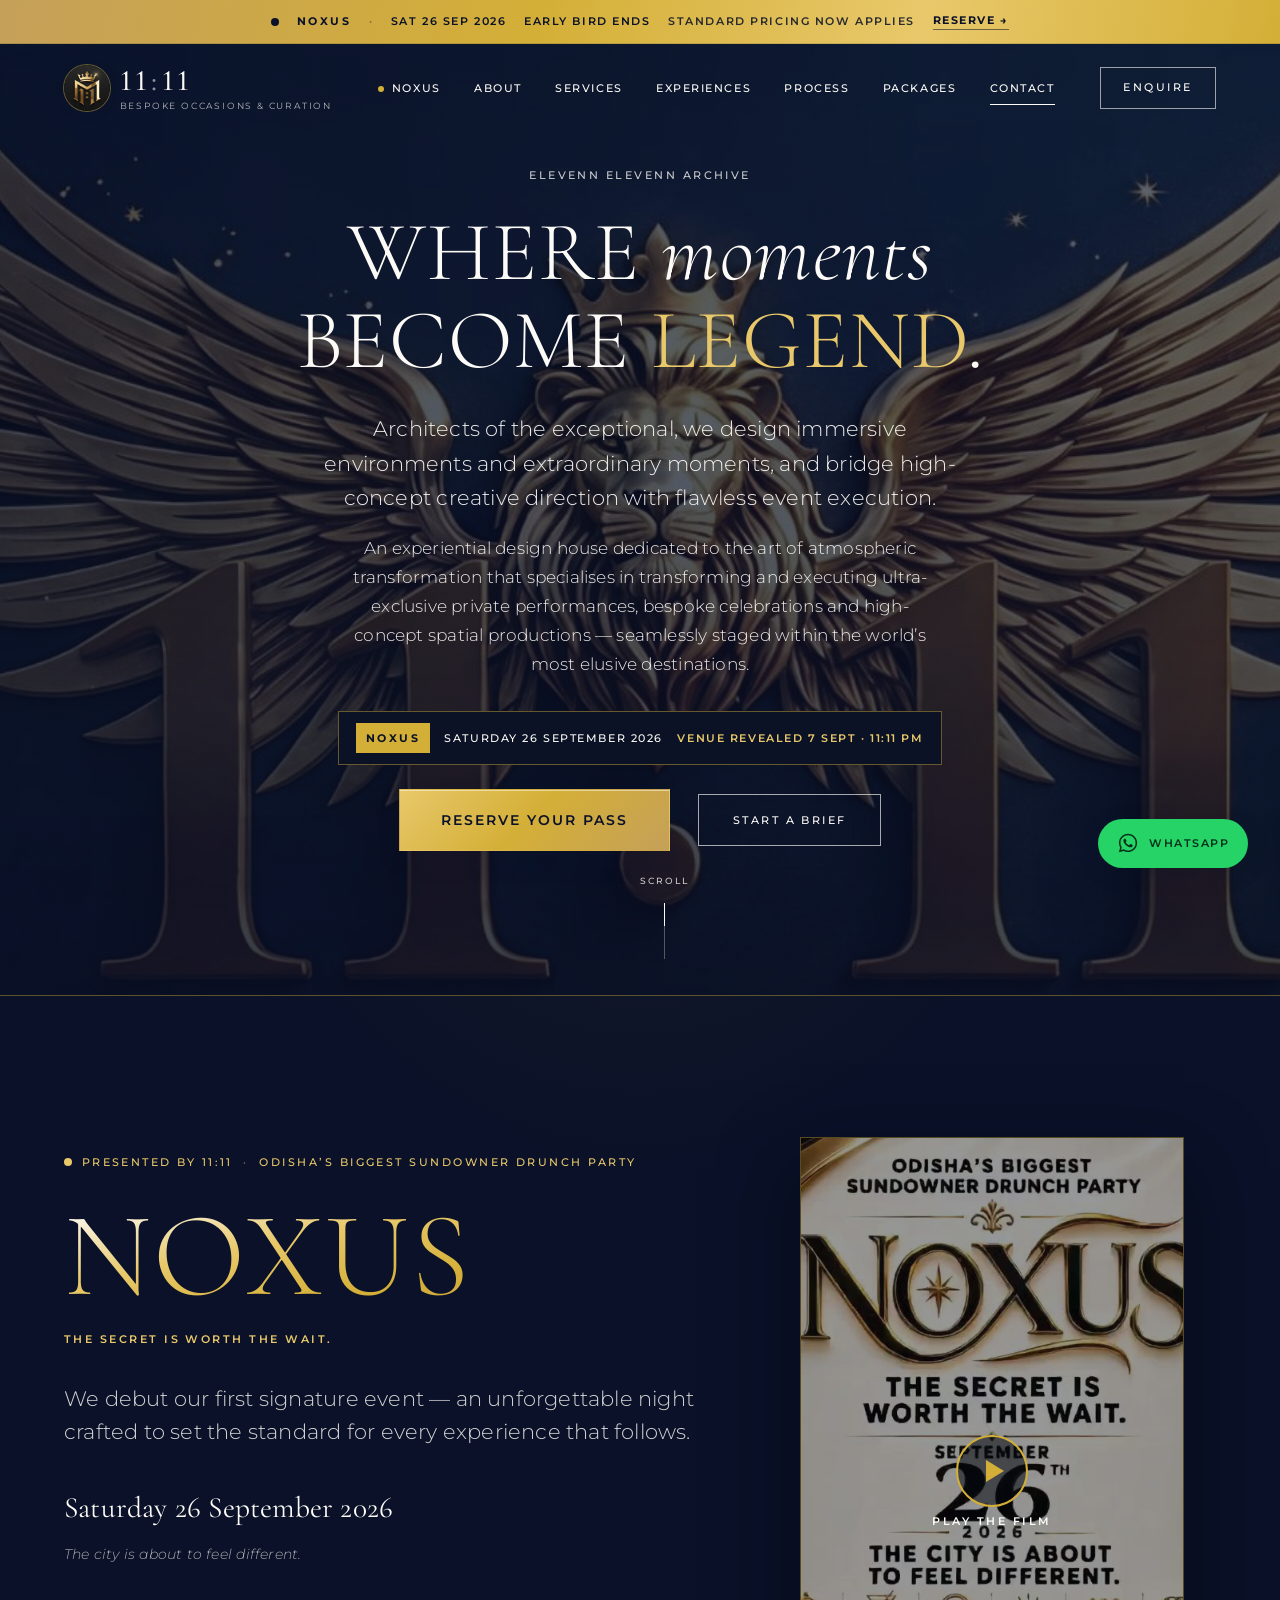
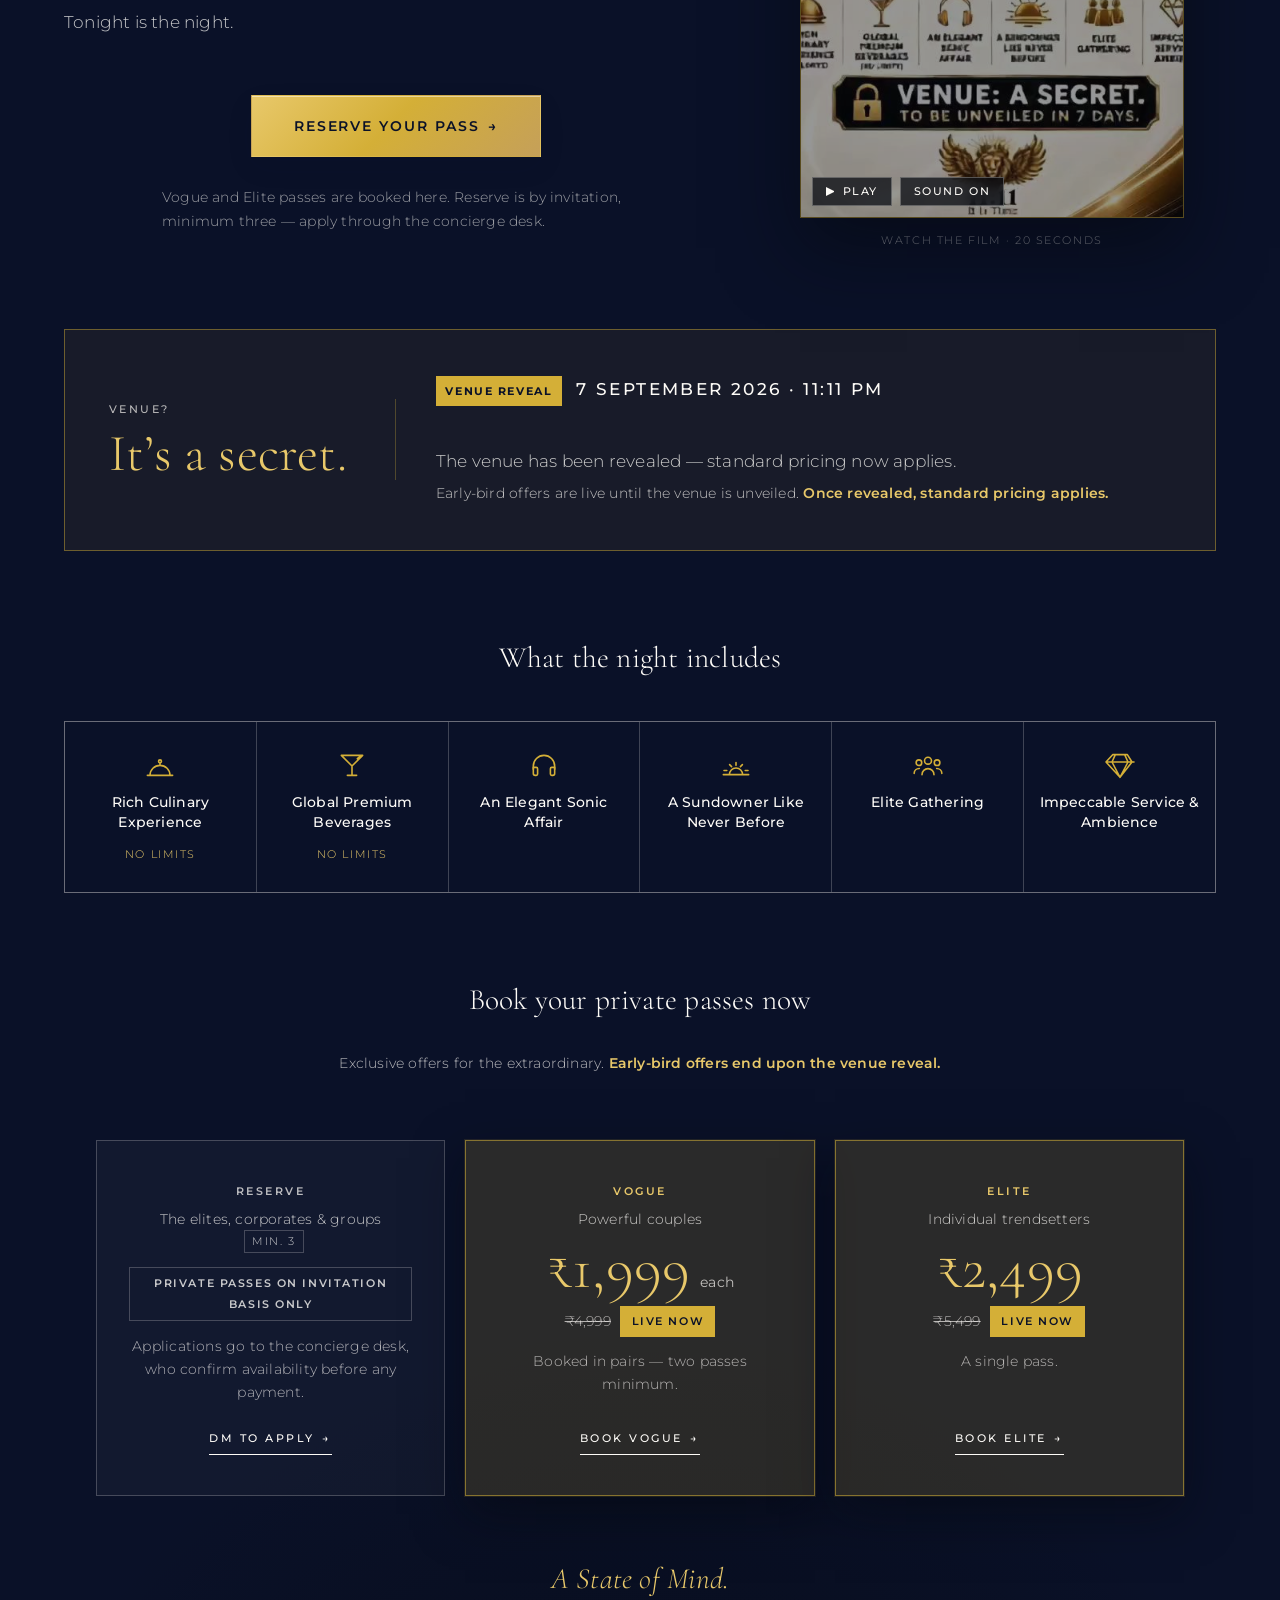
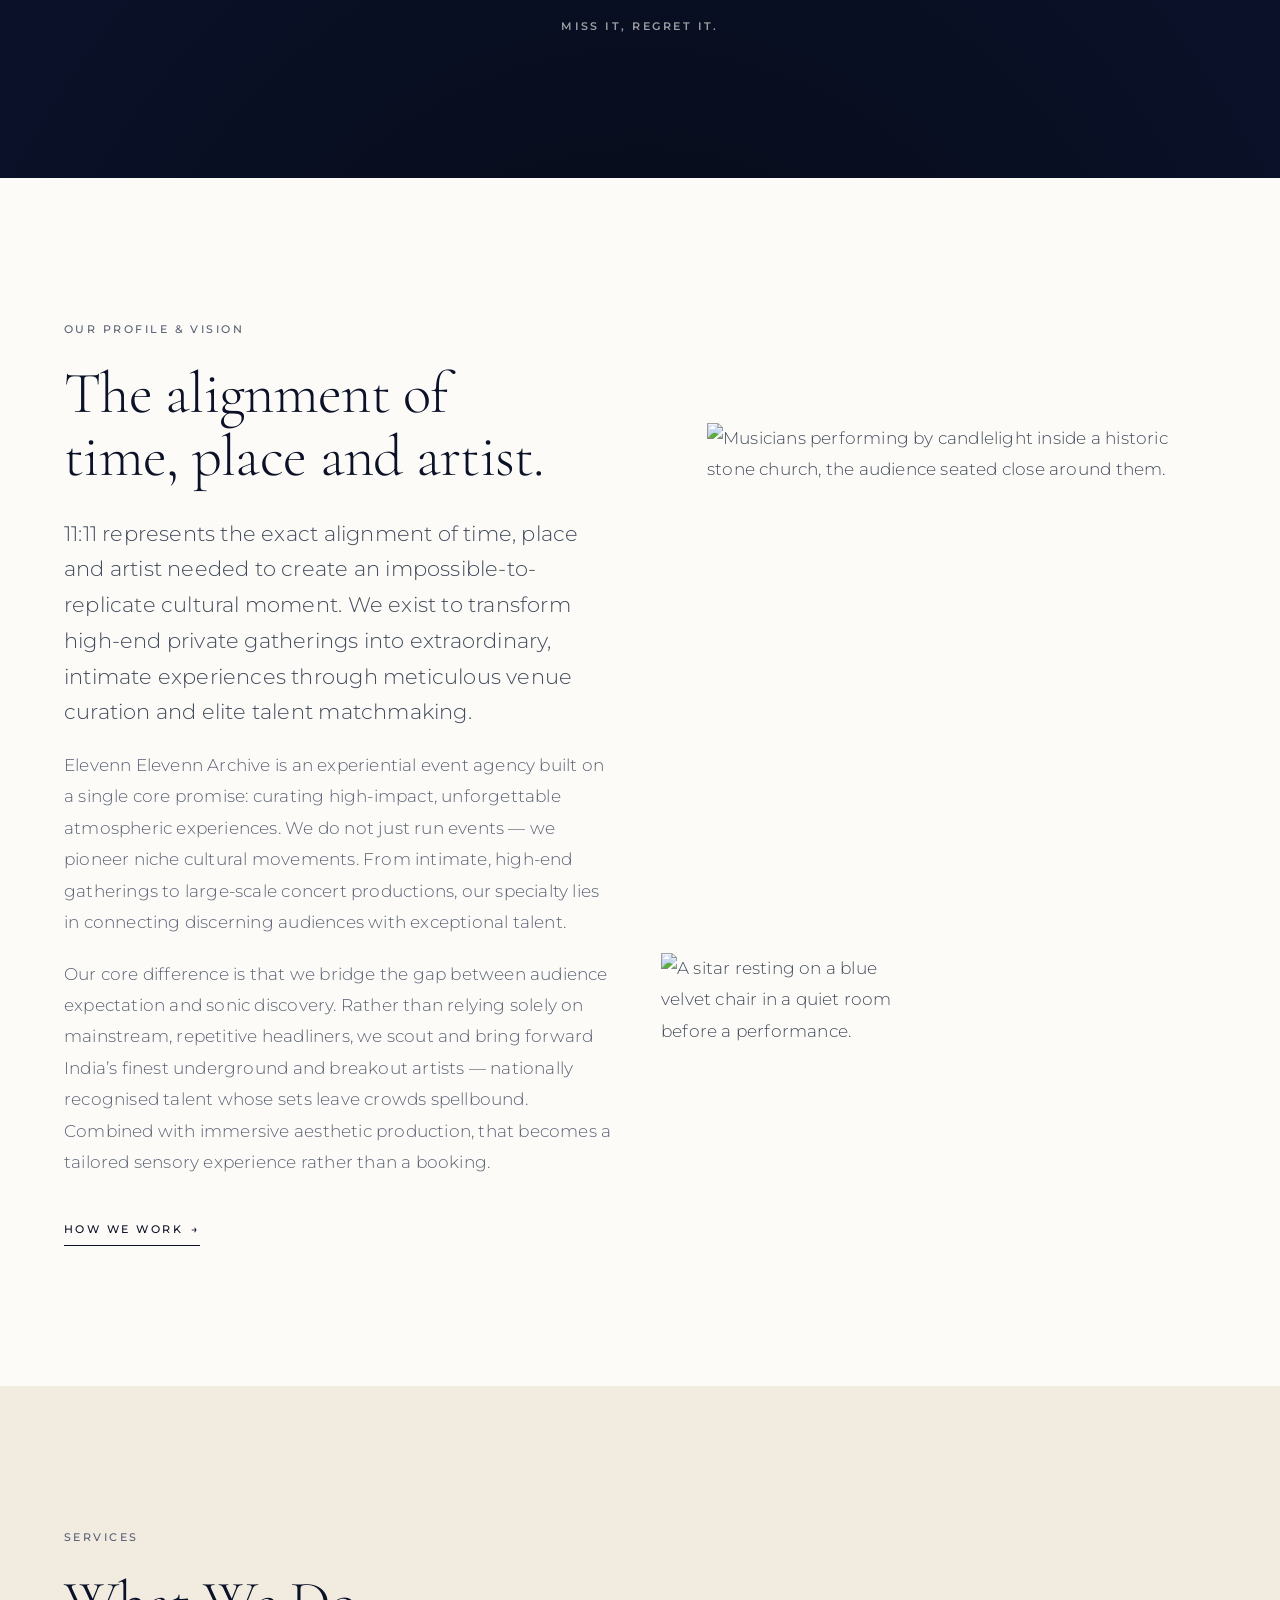
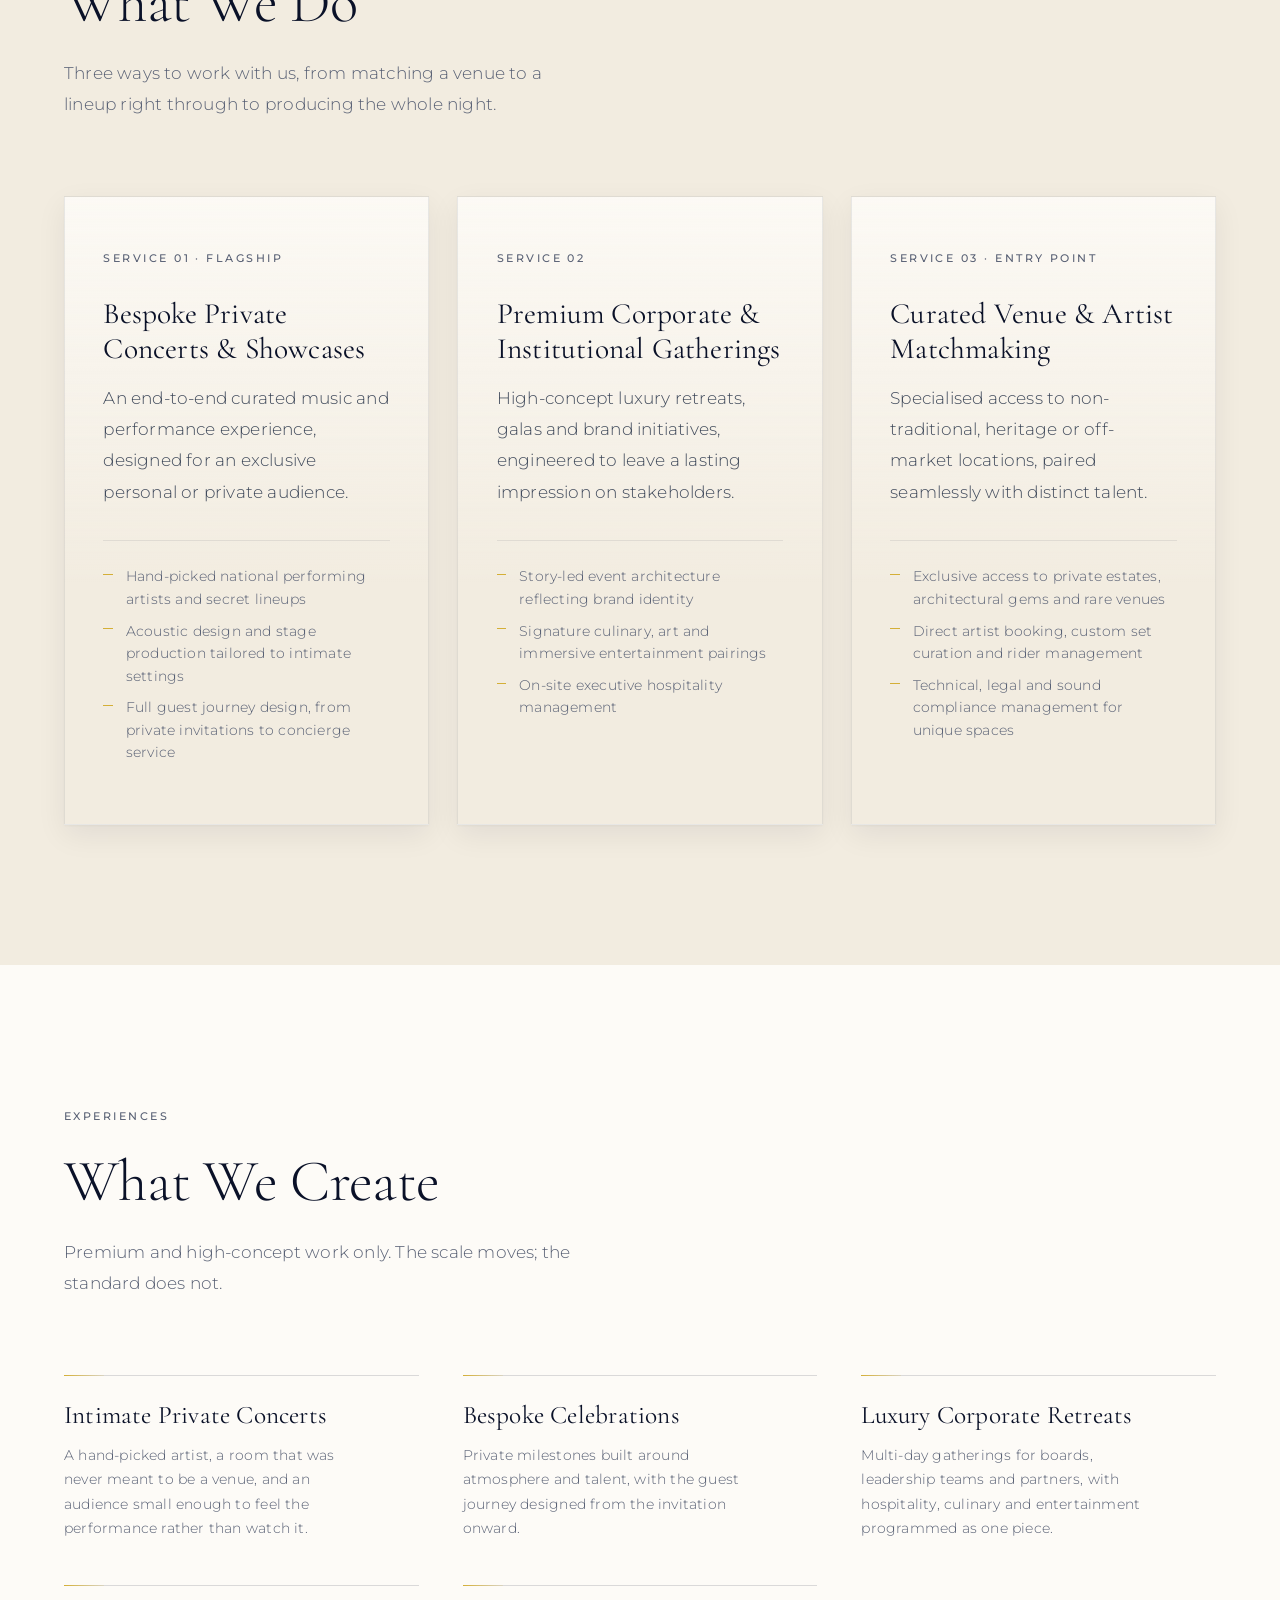
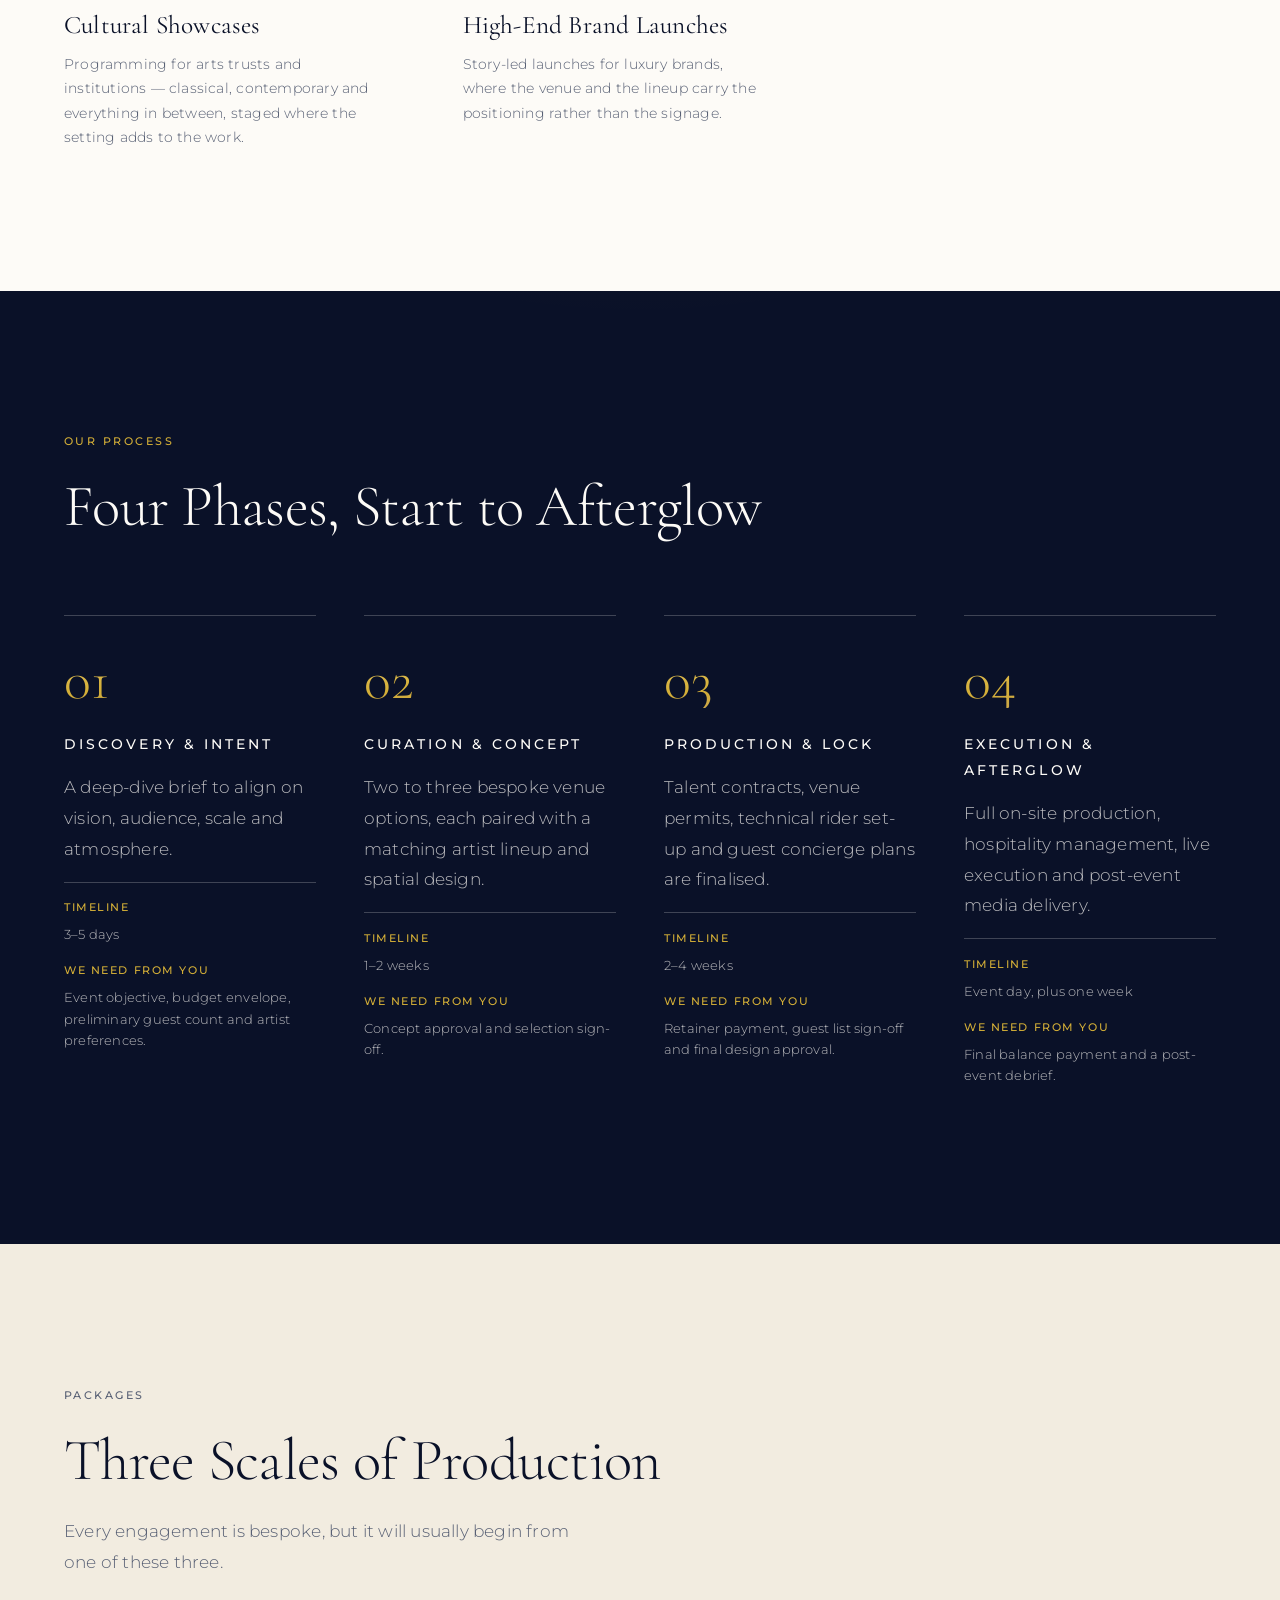
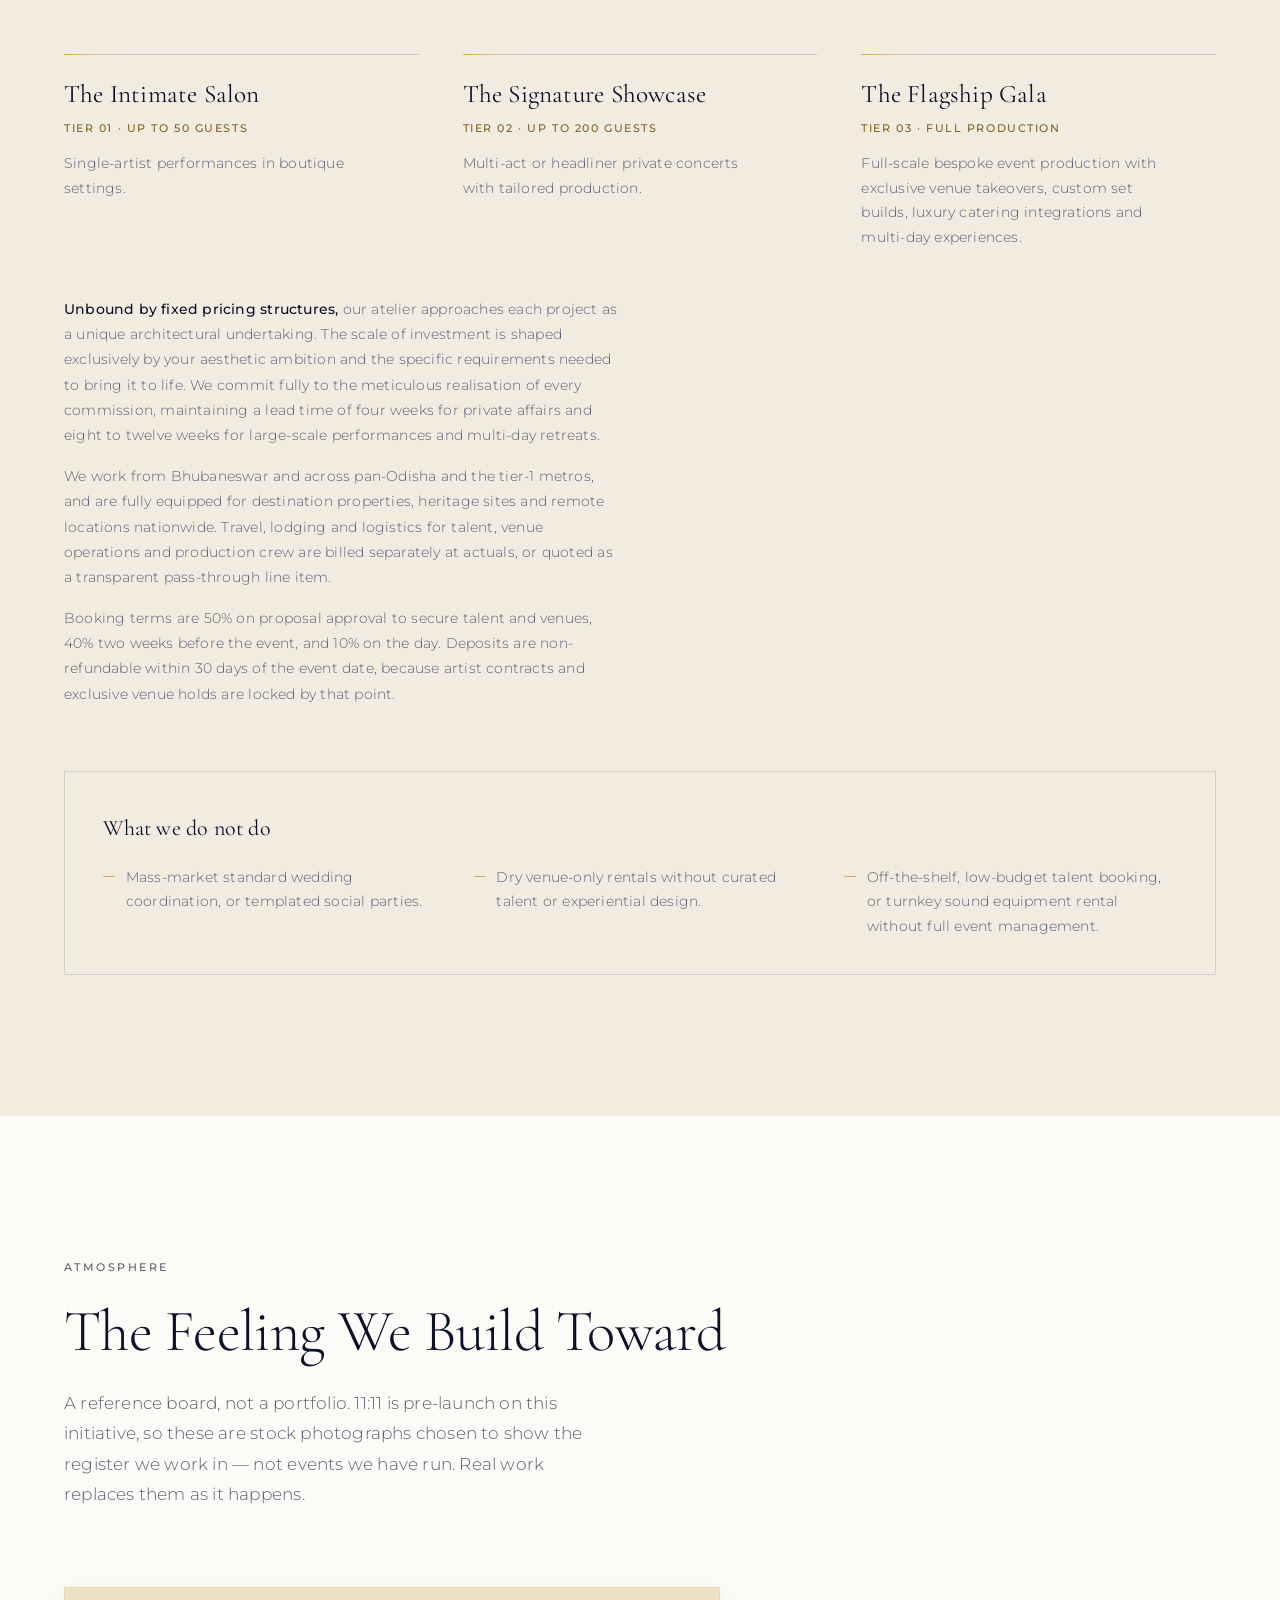
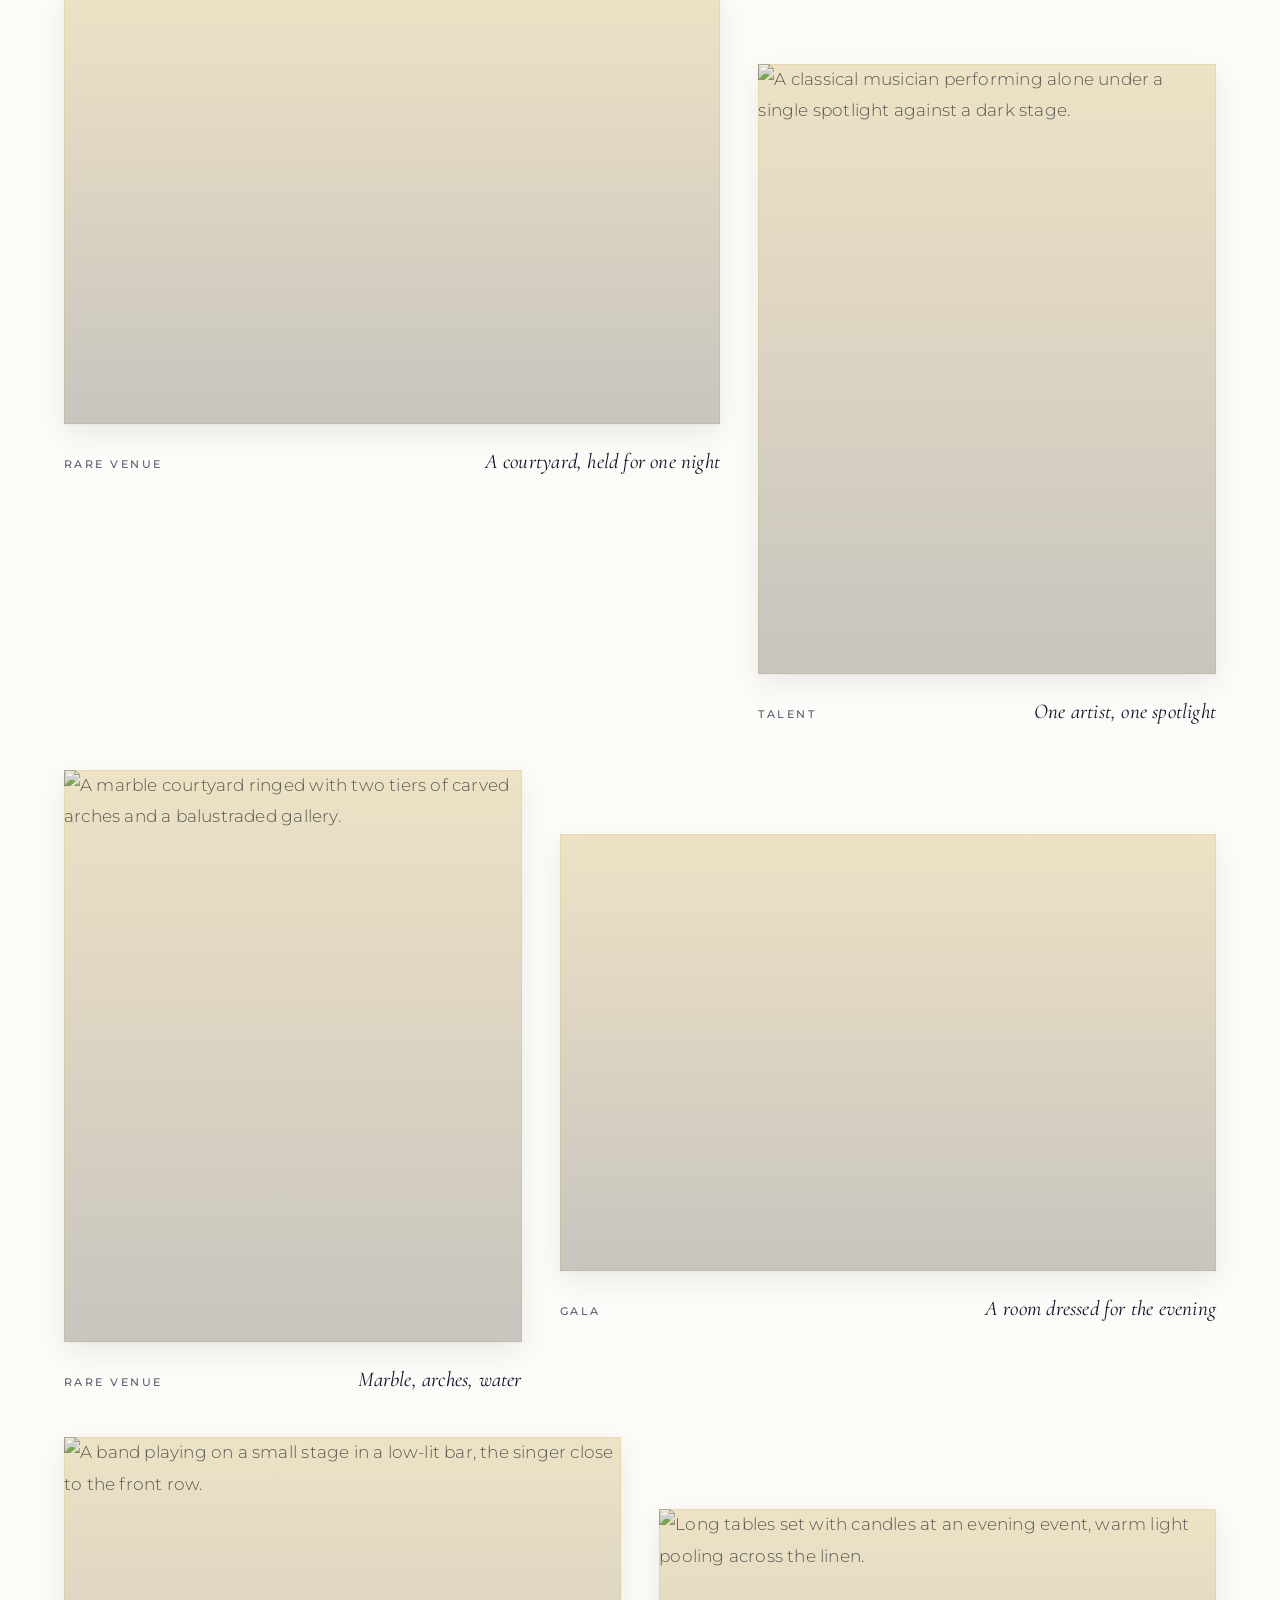
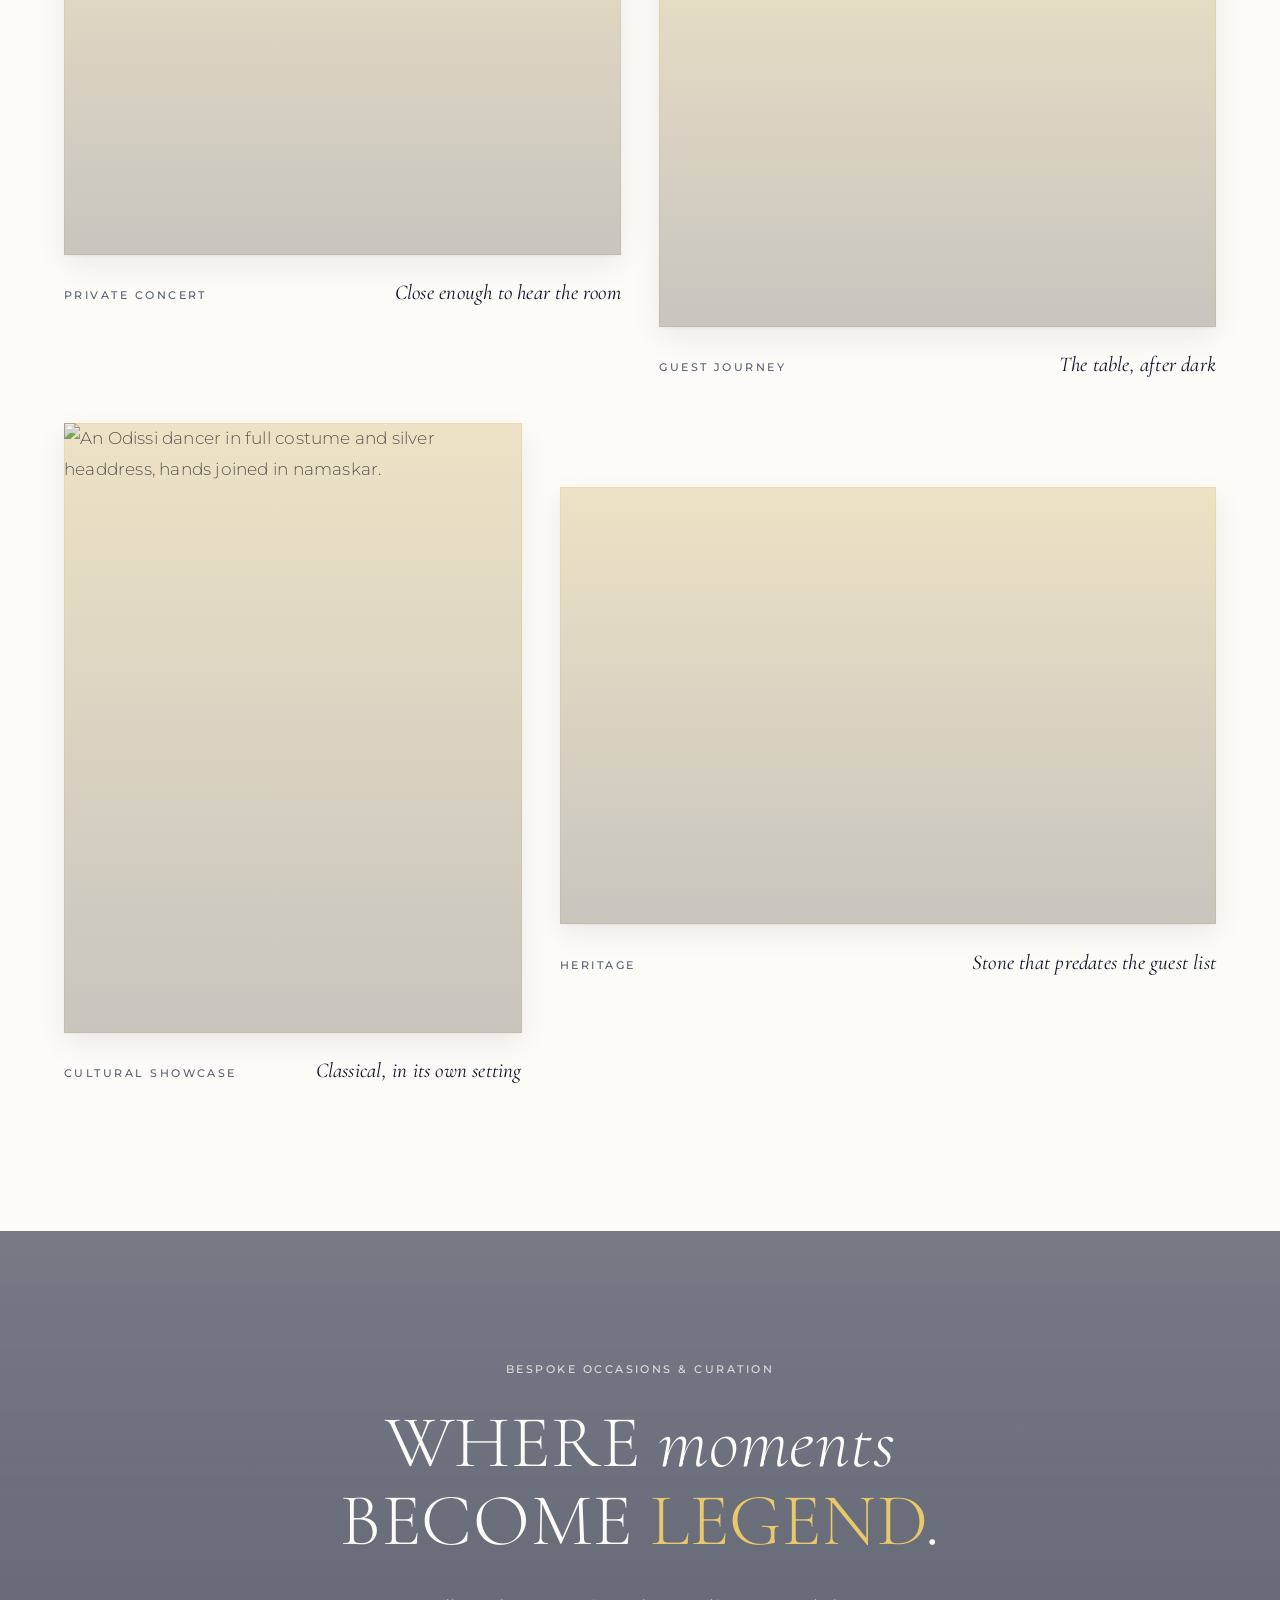
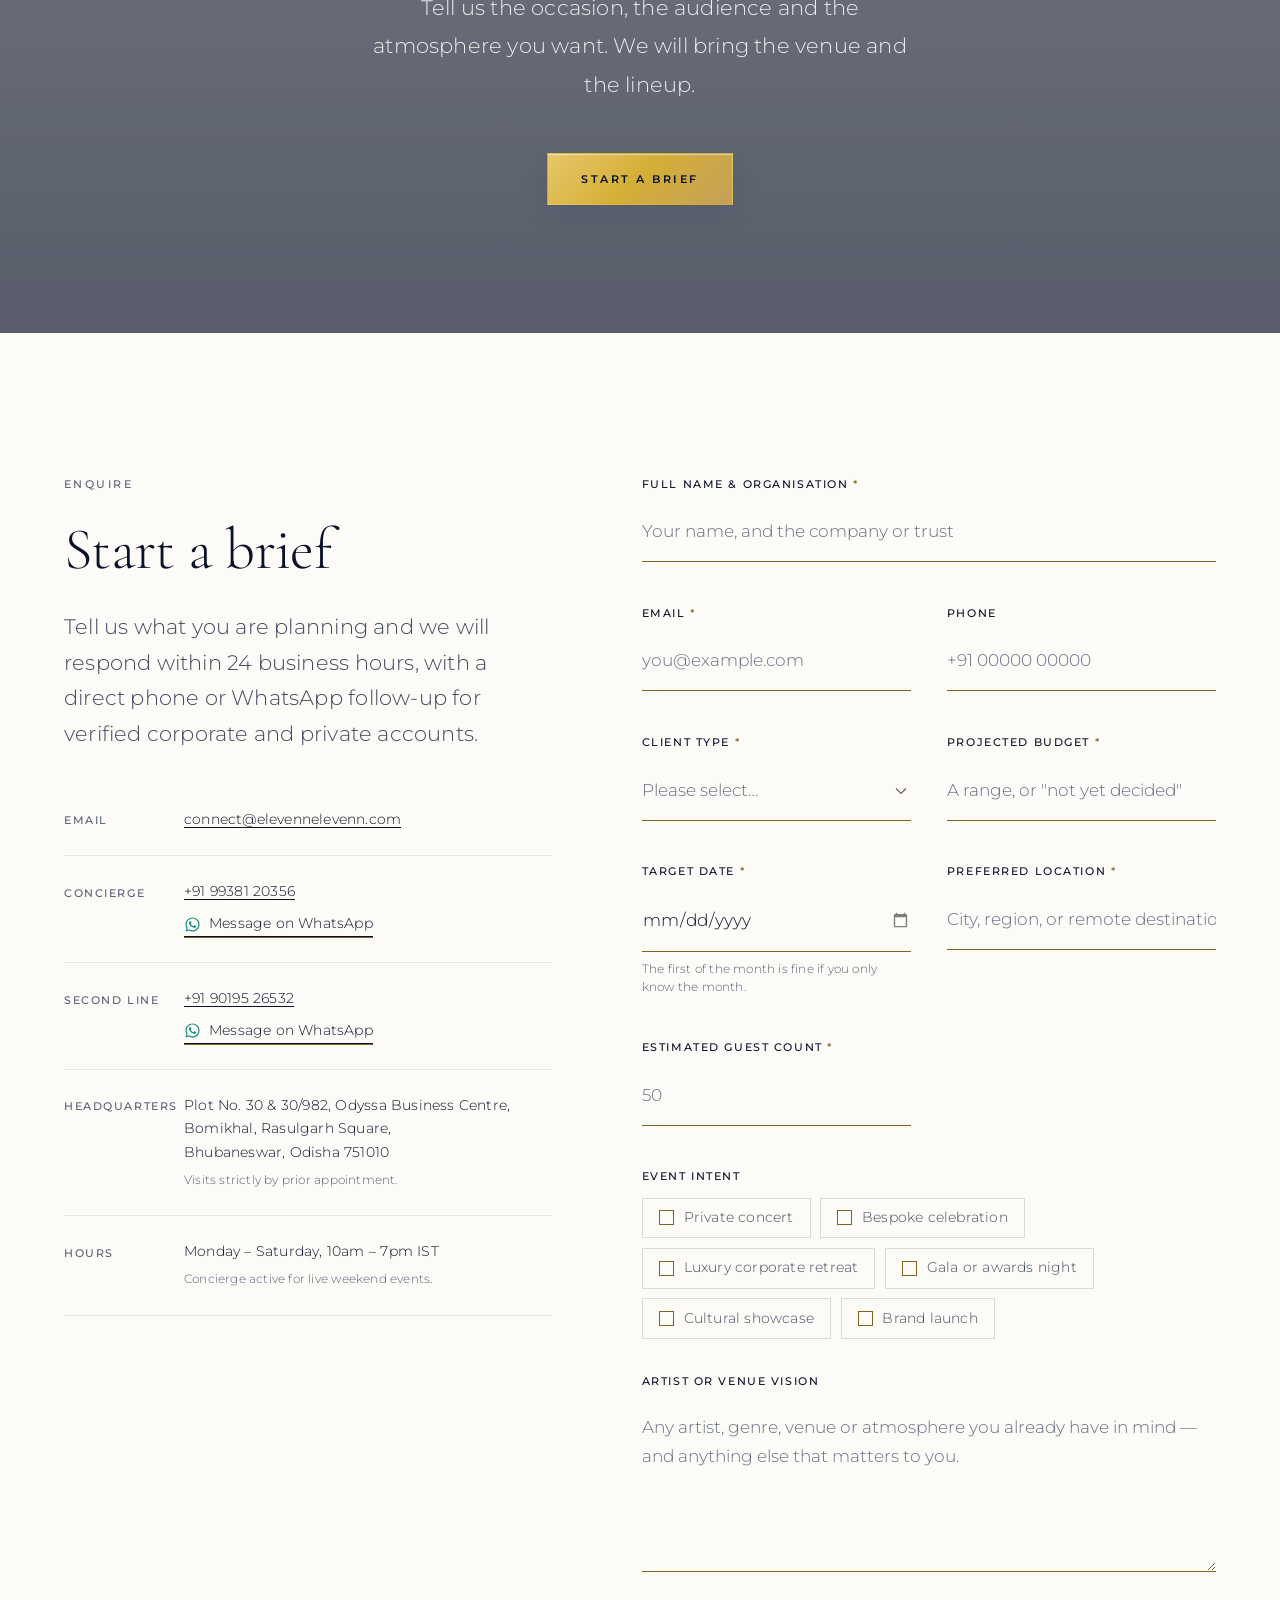
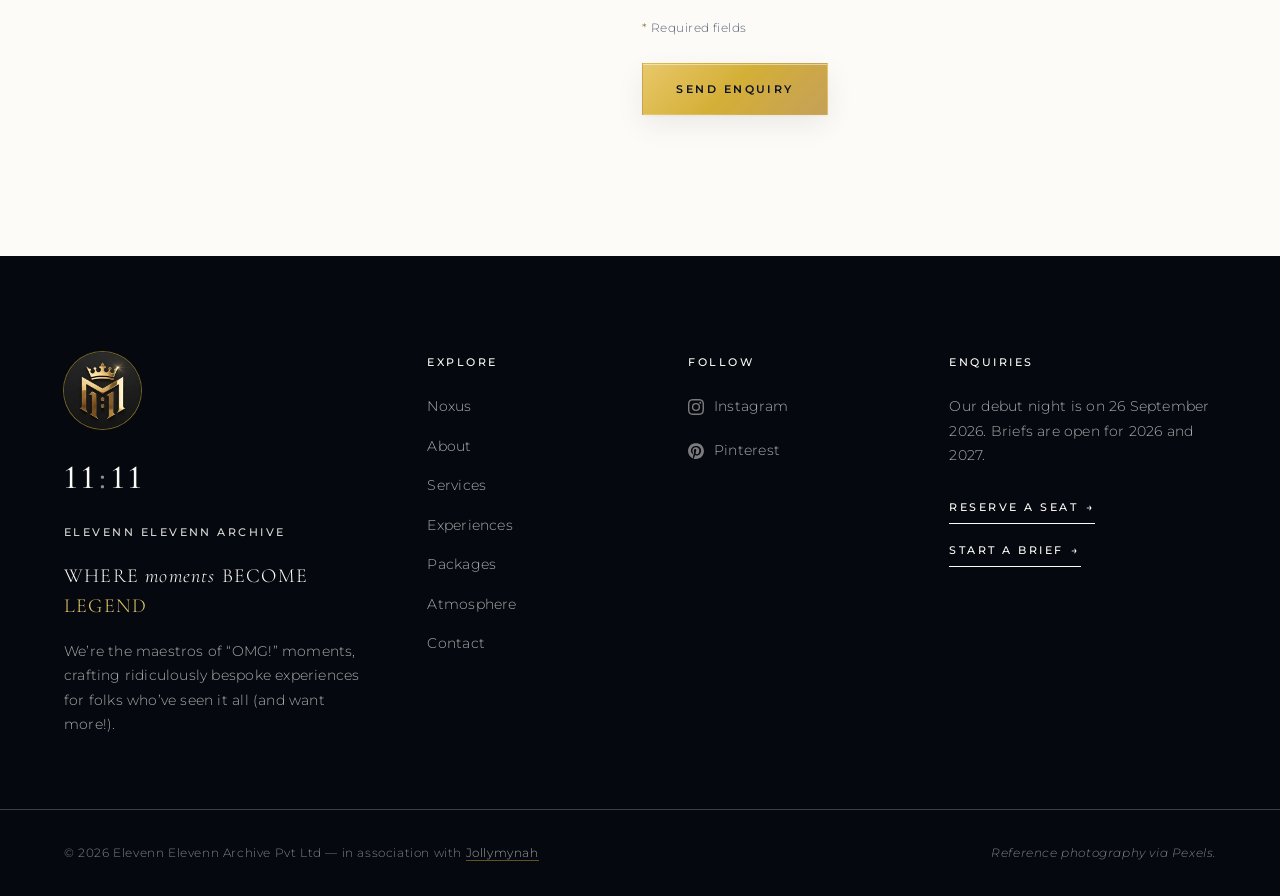
==== commit 6d86f315: "Make the film look like a film The client could not find the video on the live page, and the reason " ====
--- a/index.html
+++ b/index.html
@@ -80,7 +80,7 @@
        page updates, the capitals and the gold do not. Bump the date whenever
        css/style.css or js/script.js changes and every browser fetches it fresh;
        the same string is on the <script> tag at the end of <body>. -->
-  <link rel="stylesheet" href="css/style.css?v=2026-09-02d">
+  <link rel="stylesheet" href="css/style.css?v=2026-09-02e">
 
   <!--
     Structured data for Elevenn Elevenn Archive Pvt Ltd, trading as 11:11.
@@ -559,6 +559,12 @@
                      alt="NOXUS campaign poster: Odisha's biggest sundowner drunch party, presented by 11:11. The secret is worth the wait. September 26th 2026. Venue: a secret, to be unveiled in 7 days.">
               </video>
 
+              <button class="film-play" type="button" hidden data-video-play
+                      aria-controls="noxus-video" aria-label="Play the film">
+                <span class="film-play__disc" aria-hidden="true"></span>
+                <span class="film-play__word">Play the film</span>
+              </button>
+
               <p class="noxus__video-controls" hidden data-video-controls>
                 <button class="vbtn" type="button" data-video-toggle aria-controls="noxus-video">
                   <span class="vbtn__icon" aria-hidden="true"></span>
@@ -569,7 +575,7 @@
                 </button>
               </p>
             </div>
-            <figcaption class="noxus__media-cap">The campaign film &middot; 20 seconds</figcaption>
+            <figcaption class="noxus__media-cap">Watch the film &middot; 20 seconds</figcaption>
           </figure>
         </div>
 
@@ -1724,6 +1730,6 @@
     <span class="wa-float__label">WhatsApp</span>
   </a>
 
-  <script src="js/script.js?v=2026-09-02d"></script>
+  <script src="js/script.js?v=2026-09-02e"></script>
 </body>
 </html>
--- a/css/style.css
+++ b/css/style.css
@@ -1473,9 +1473,14 @@
   .noxus__top { grid-template-columns: minmax(0, 1fr) 26rem; }
 }
 @media (max-width: 1023px) {
-  /* Centred on a phone, where the poster sits under the words rather than
-     beside them and a left edge has nothing to align to. */
-  .noxus__top { text-align: center; justify-items: center; }
+  /* Centred on a phone, where the film sits under the words rather than beside
+     them and a left edge has nothing to align to. It also moves to the FRONT of
+     the band: stacked, it was landing after the wordmark, the lede, the date,
+     the countdown and the button — over two screens down, which is how it came
+     to be missed entirely. The film carries the name and the strapline itself,
+     so it introduces the section perfectly well on its own. */
+  .noxus__top { display: flex; flex-direction: column; text-align: center; align-items: center; }
+  .noxus__media { order: -1; }
 }
 
 /* The event name, and the loudest word on the site. Capitals come from CSS,
@@ -1580,6 +1585,67 @@
   color: rgb(var(--paper-rgb) / 0.55);
   text-align: center;
   line-height: 1.5;
+}
+
+/* The big play control. A paused film shows its poster frame, which here is a
+   still of the campaign poster — so without this, a film that has not started
+   is indistinguishable from a picture. It covers the whole frame so the target
+   is the film itself, and it is the state a blocked autoplay lands in.
+
+   Hidden until JavaScript reveals it, for the same reason `controls` is removed
+   rather than added: a control that cannot work should not be on screen. */
+.film-play {
+  position: absolute;
+  inset: 0;
+  display: none;
+  flex-direction: column;
+  align-items: center;
+  justify-content: center;
+  gap: 0.9rem;
+  width: 100%;
+  border: 0;
+  padding: 0;
+  background: rgb(5 8 15 / 0.42);
+  color: var(--paper);
+  font-family: var(--font-body);
+  cursor: pointer;
+  transition: background-color var(--dur) var(--ease);
+}
+.film-play[hidden] { display: none; }
+.noxus__video-frame.is-paused .film-play { display: flex; }
+.film-play:hover,
+.film-play:focus-visible { background: rgb(5 8 15 / 0.55); }
+
+/* The disc is a gold ring with a triangle punched out of it, drawn in borders
+   so it needs no icon file and inherits the palette. */
+.film-play__disc {
+  position: relative;
+  width: 4.5rem;
+  height: 4.5rem;
+  border: 2px solid var(--gold);
+  border-radius: 50%;
+  background: rgb(5 8 15 / 0.55);
+  transition: transform var(--dur) var(--ease), background-color var(--dur) var(--ease);
+}
+.film-play__disc::after {
+  content: "";
+  position: absolute;
+  top: 50%;
+  left: 54%;
+  transform: translate(-50%, -50%);
+  border-style: solid;
+  border-width: 0.7rem 0 0.7rem 1.15rem;
+  border-color: transparent transparent transparent var(--gold);
+}
+.film-play:hover .film-play__disc { transform: scale(1.06); background: rgb(5 8 15 / 0.75); }
+.film-play__word {
+  font-size: var(--fs-eyebrow);
+  font-weight: 600;
+  letter-spacing: var(--tracking-wide);
+  text-transform: uppercase;
+  /* On the dark scrim this measures well past AA; it is a label on a plate we
+     control, not on whatever frame the film happens to be showing. */
+  color: var(--paper);
 }
 
 /* The controls sit on the film, so they carry their own dark plate rather than
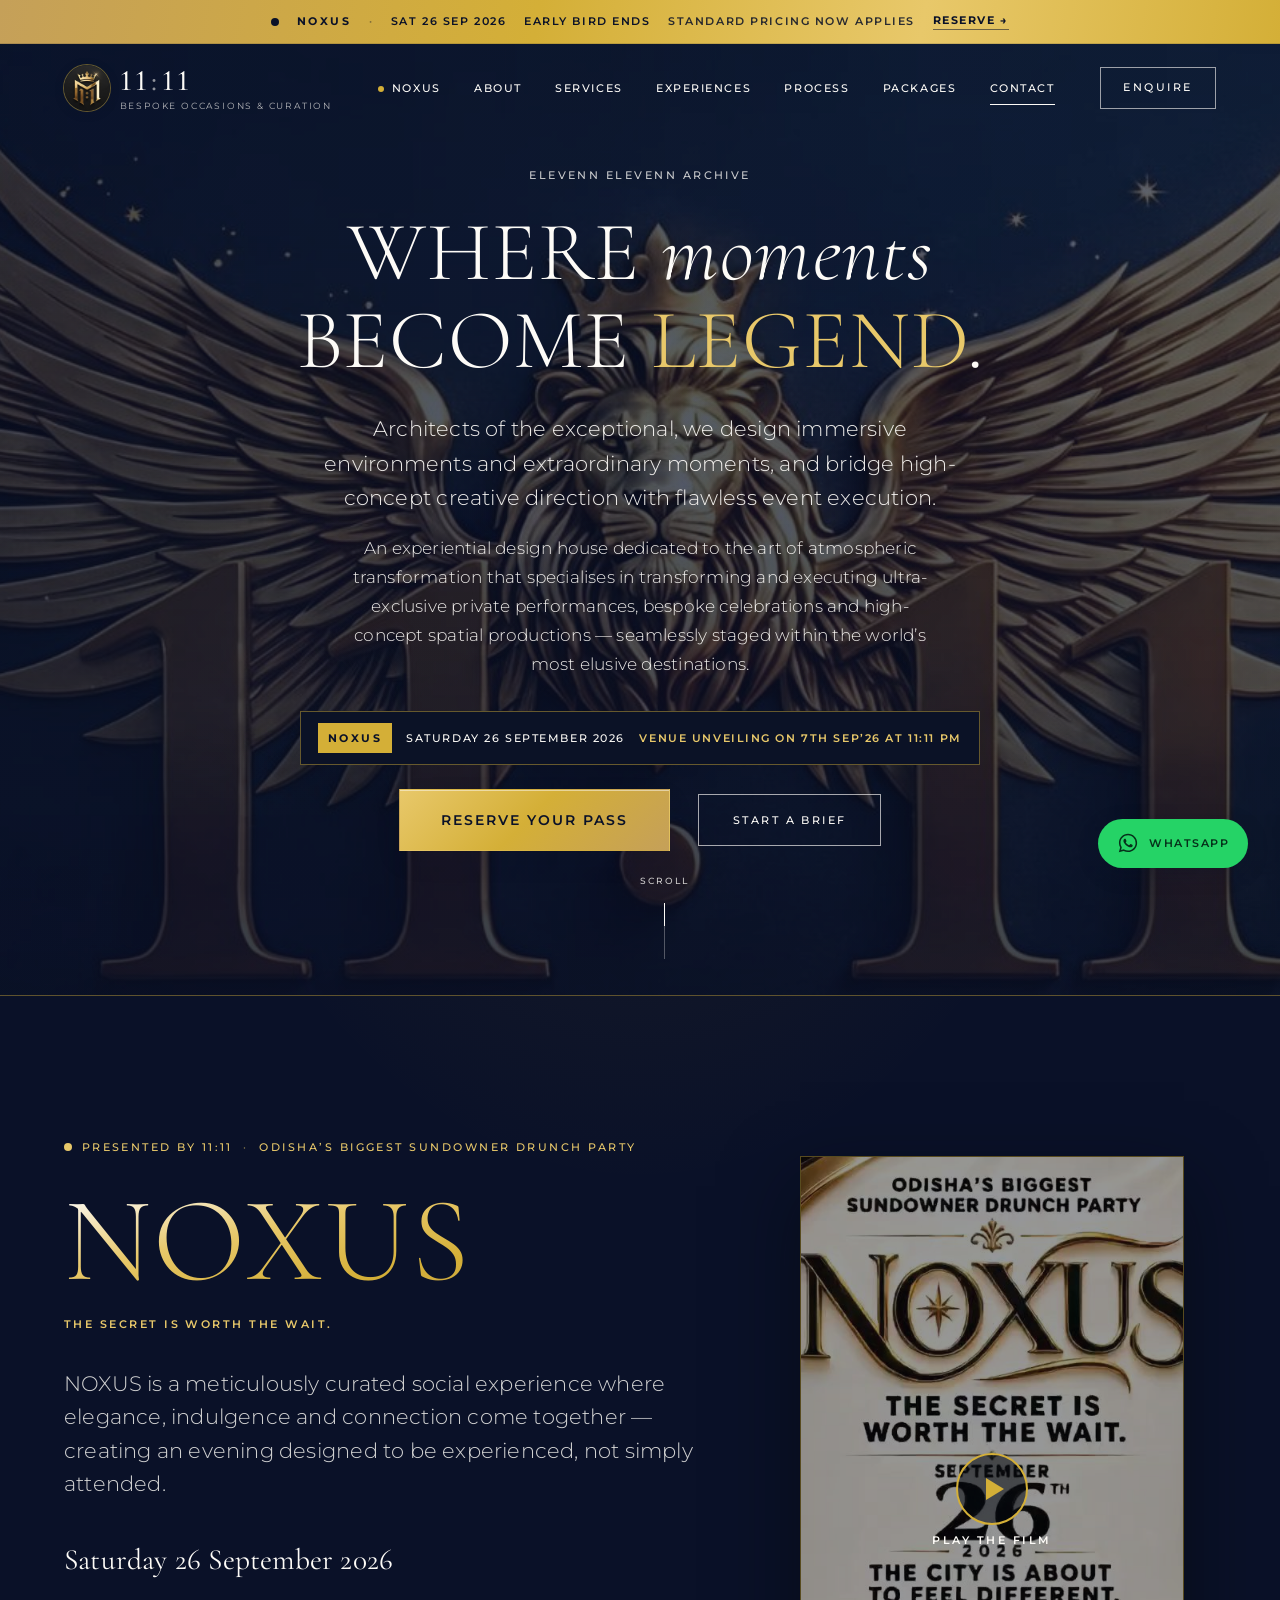
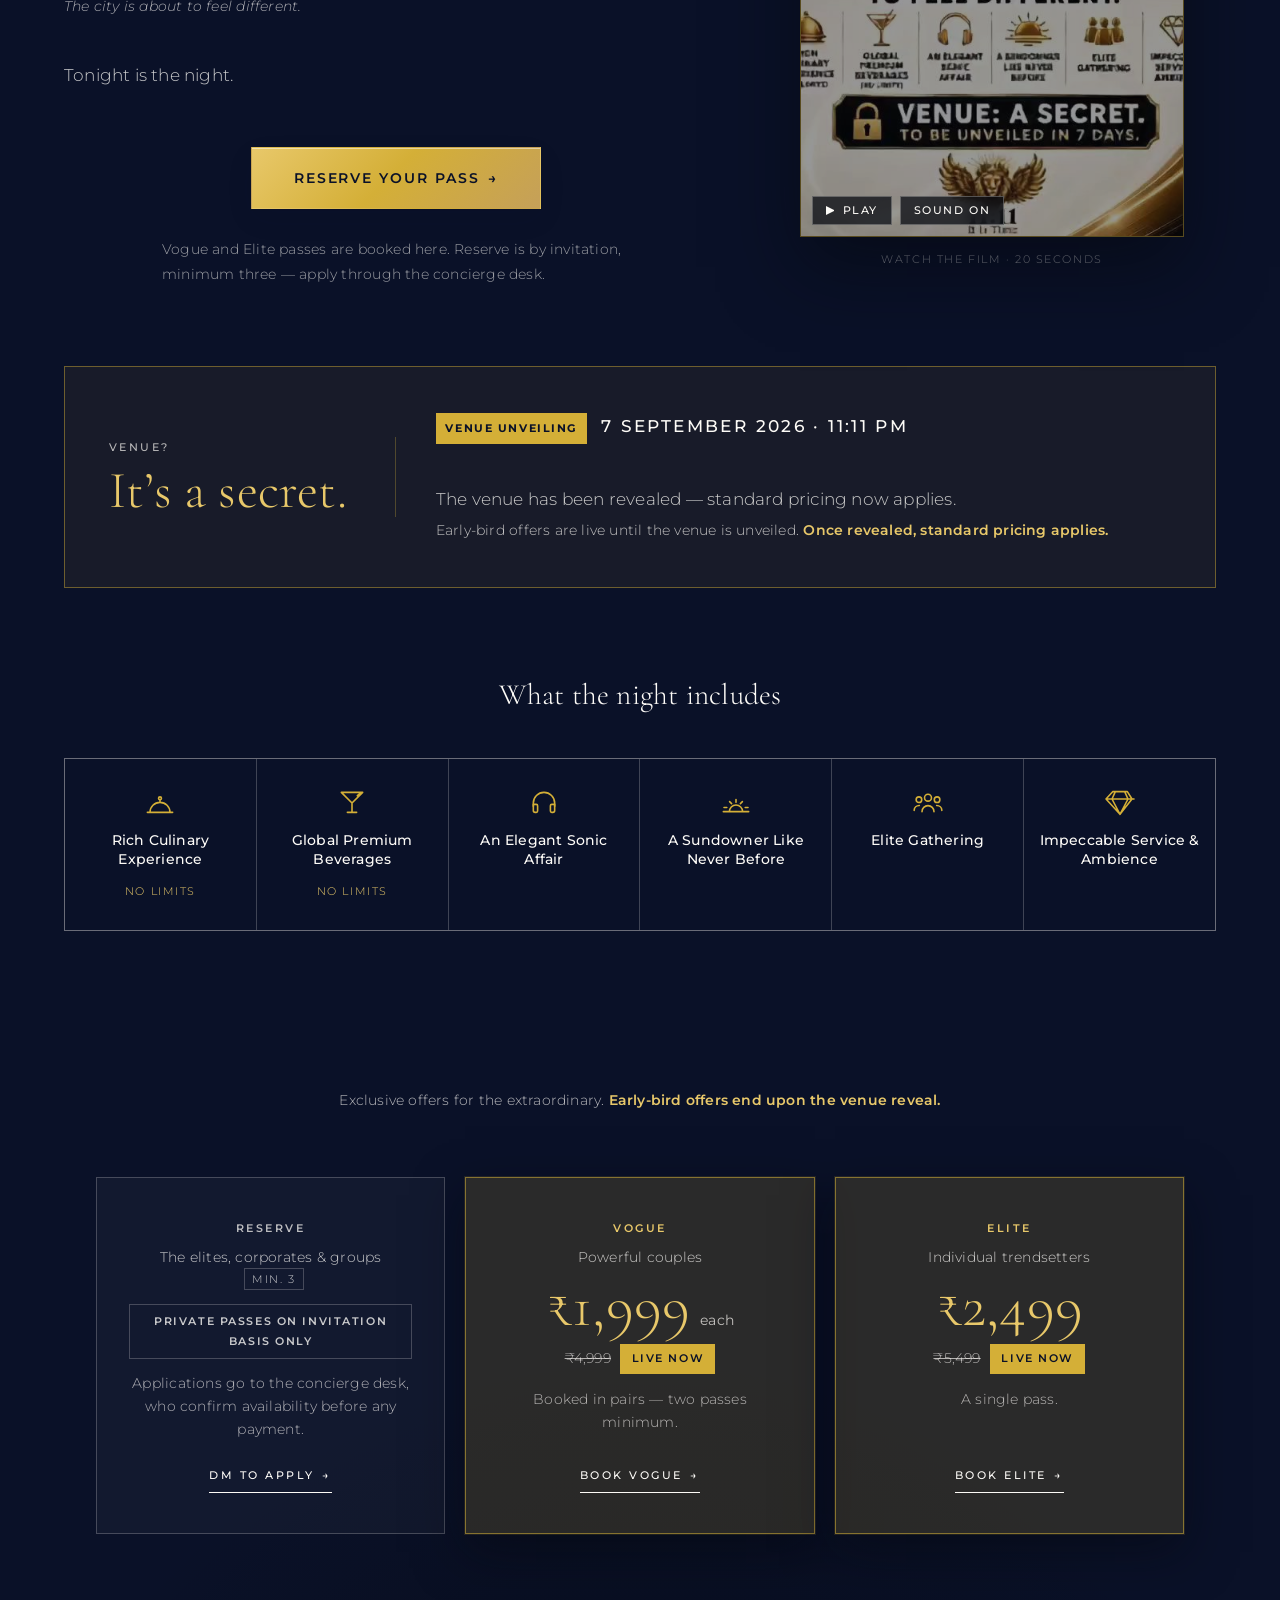
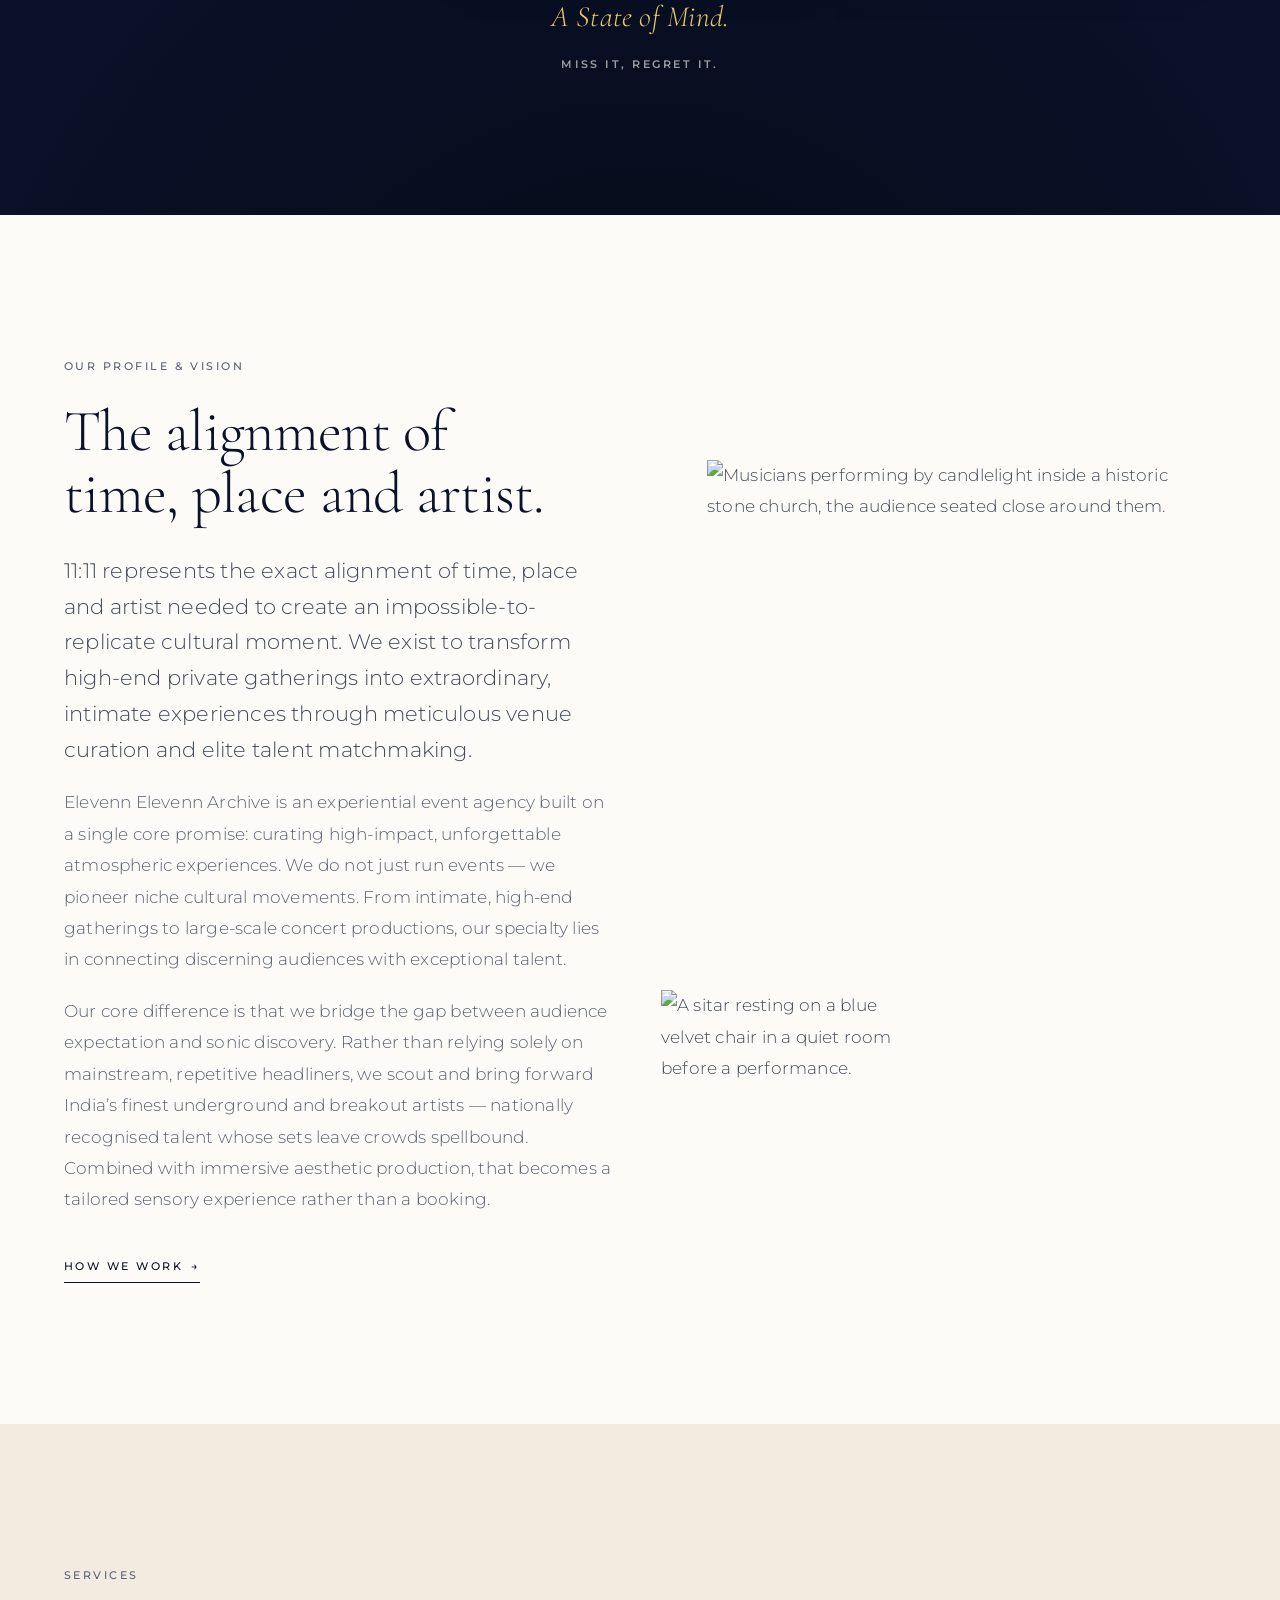
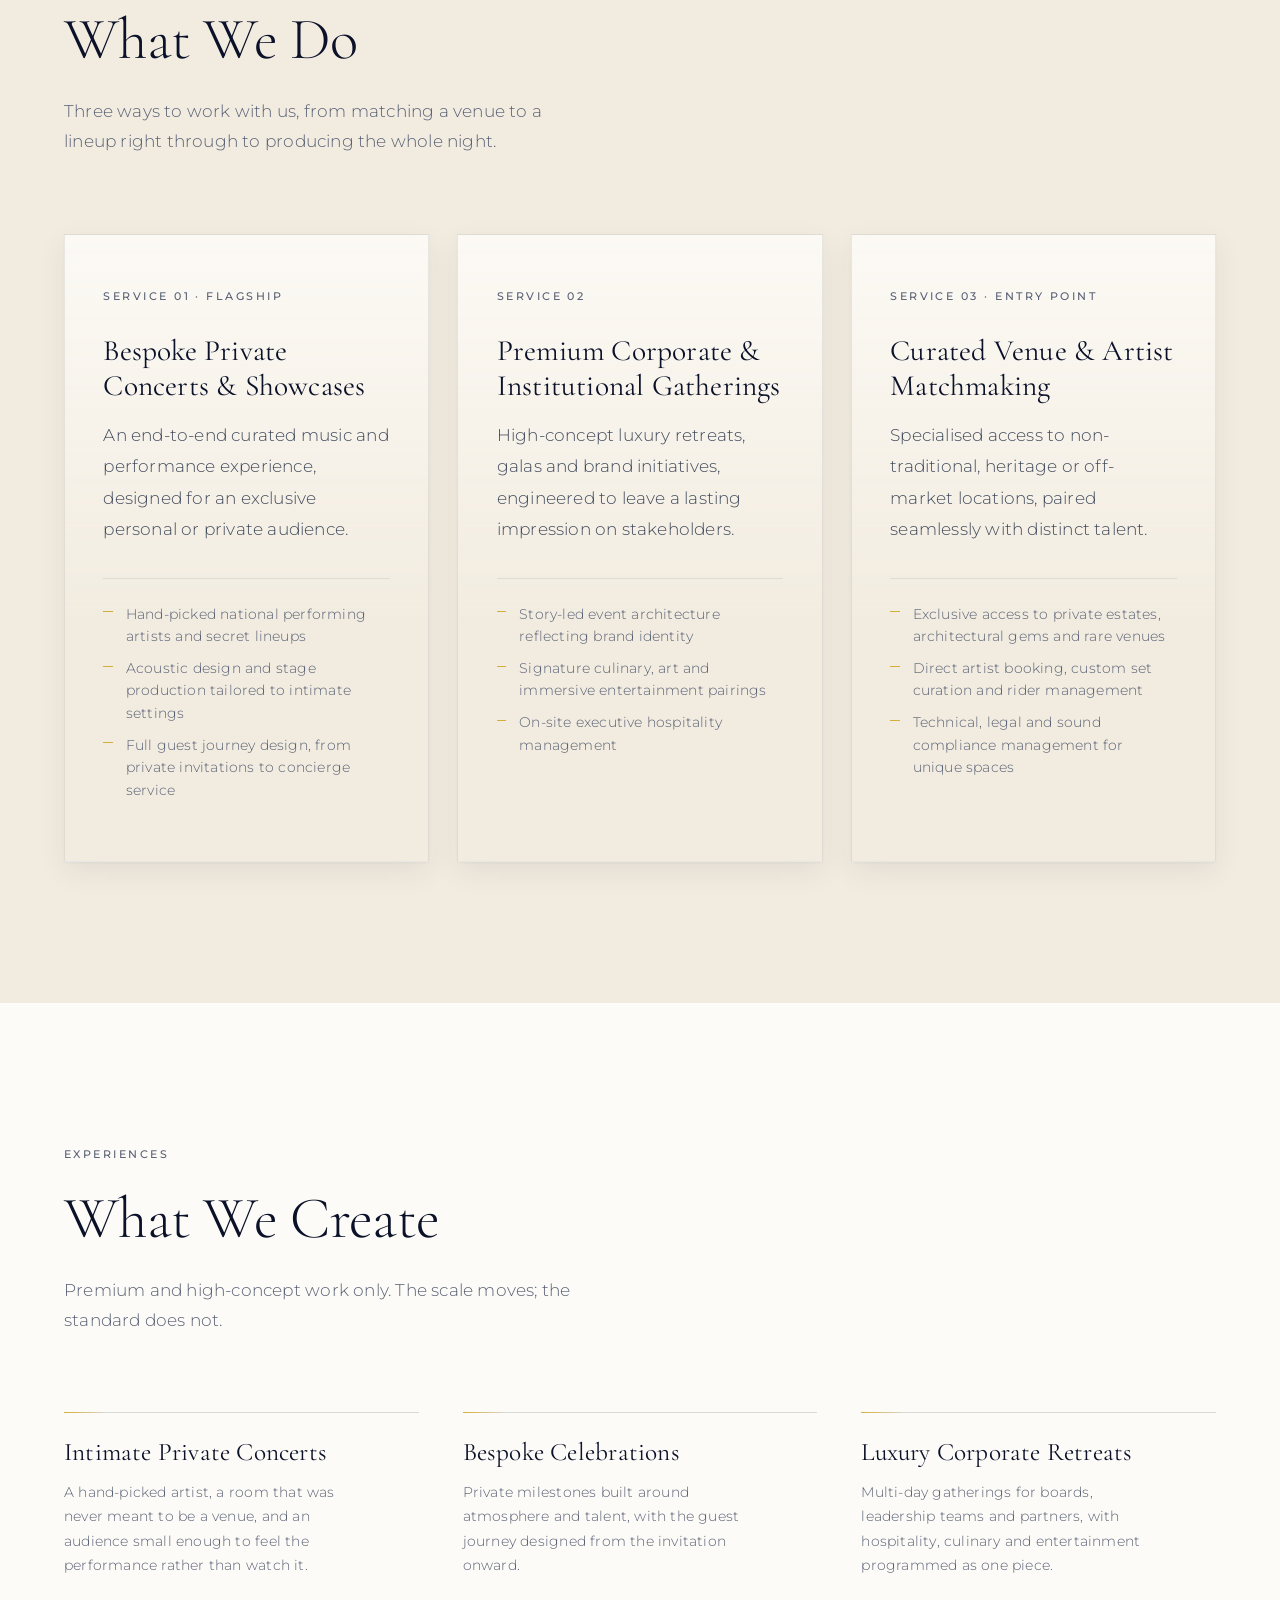
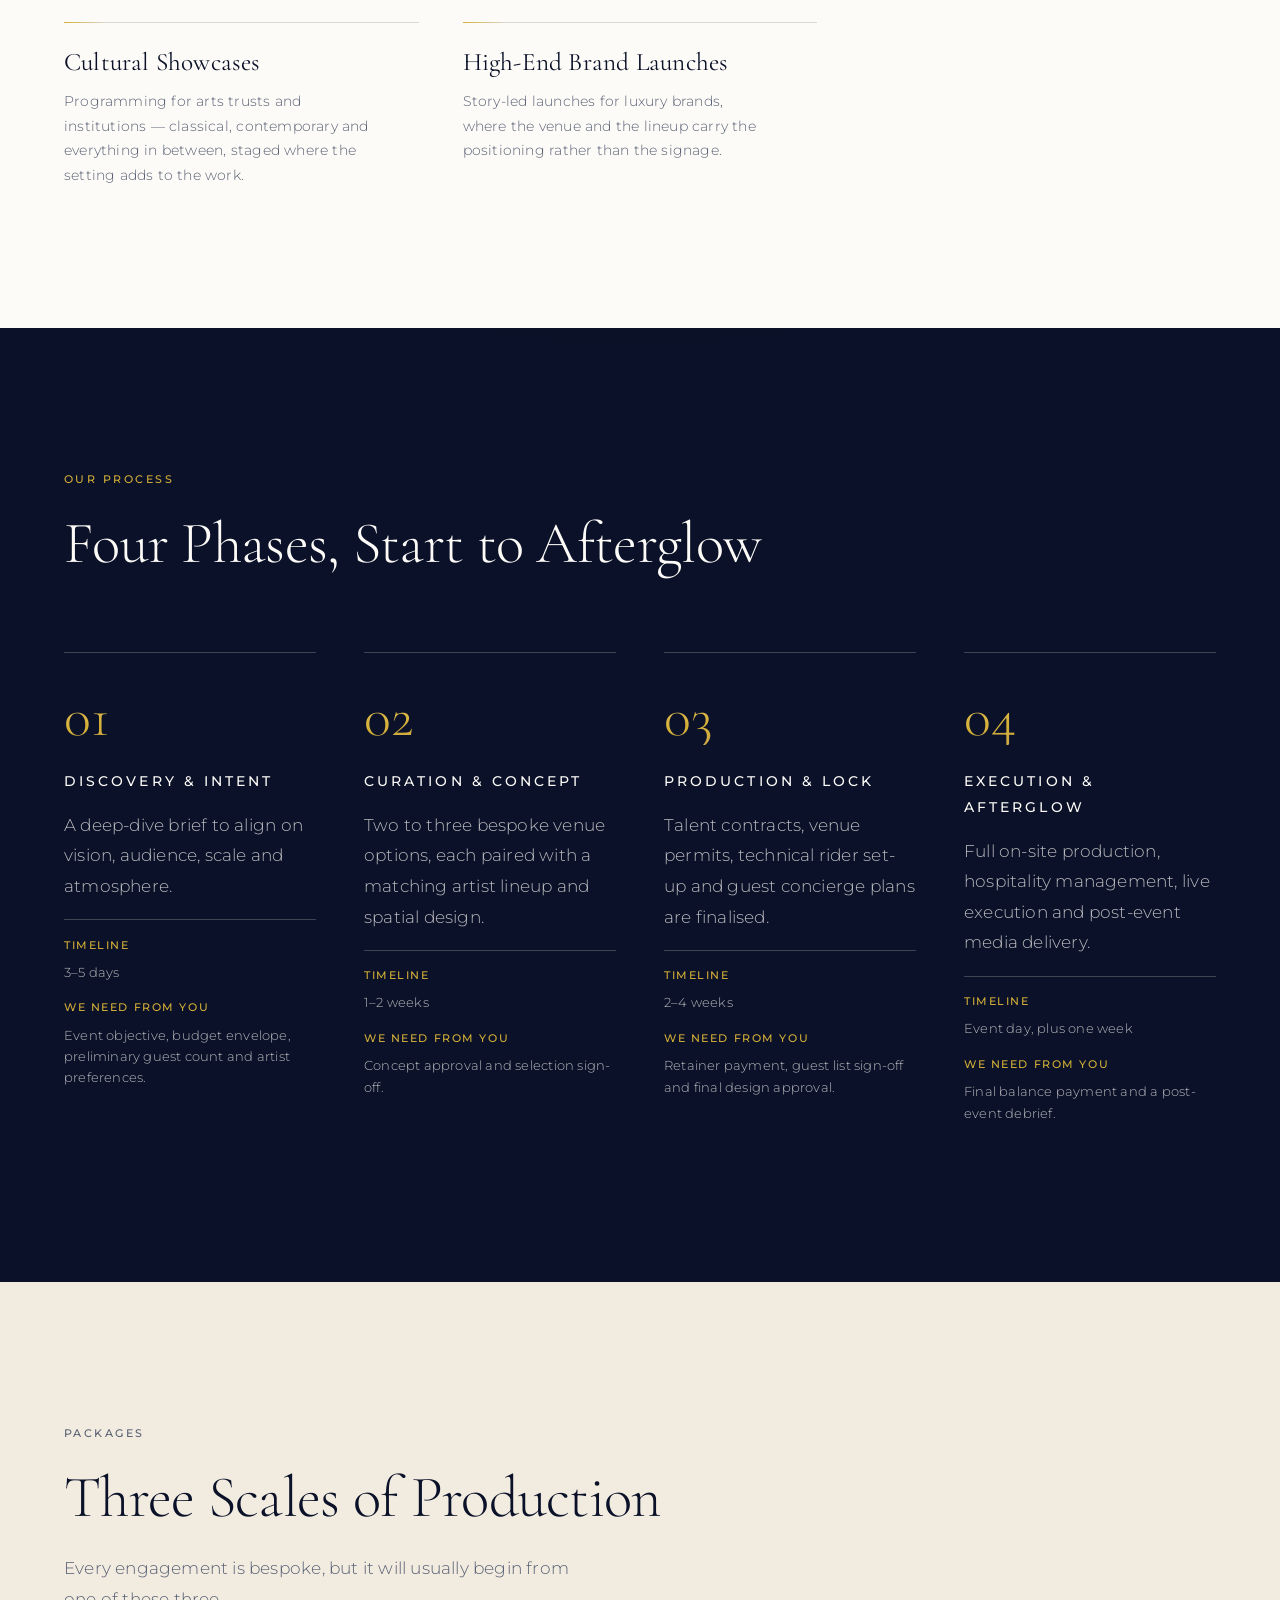
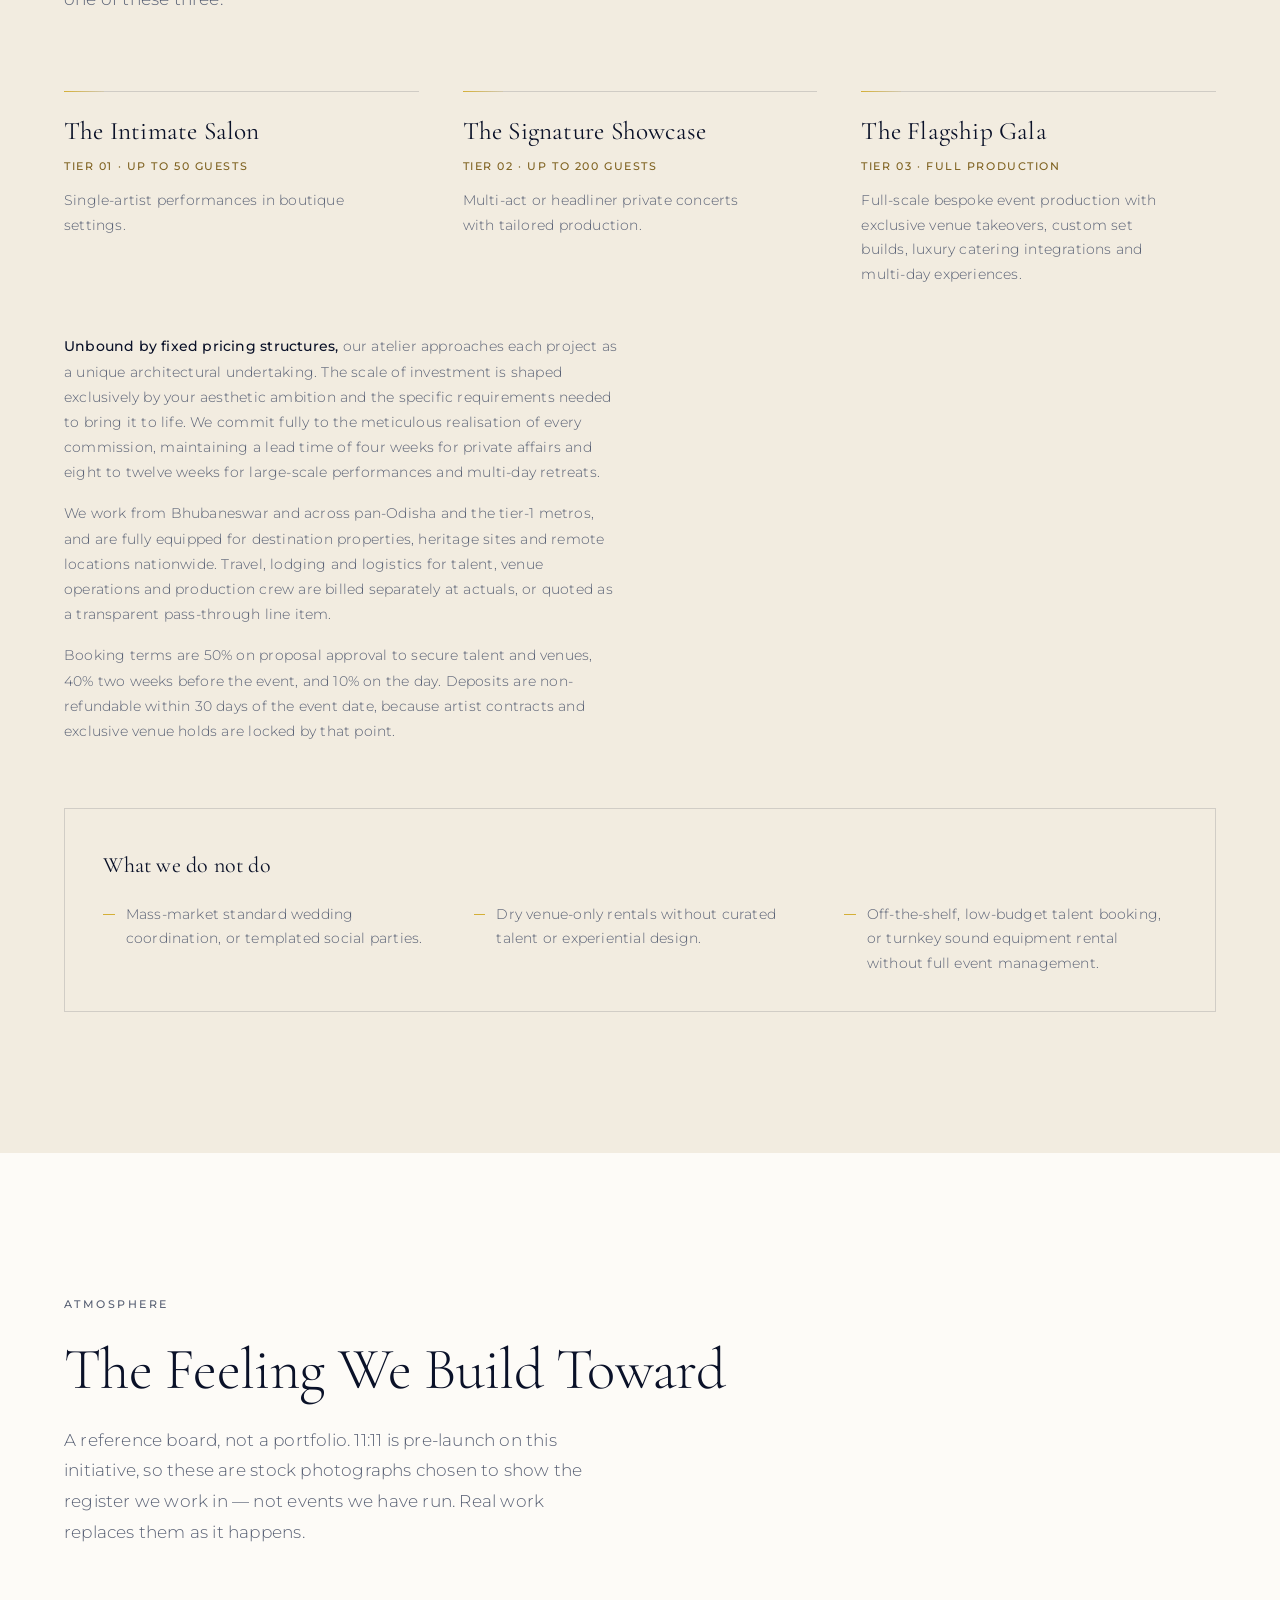
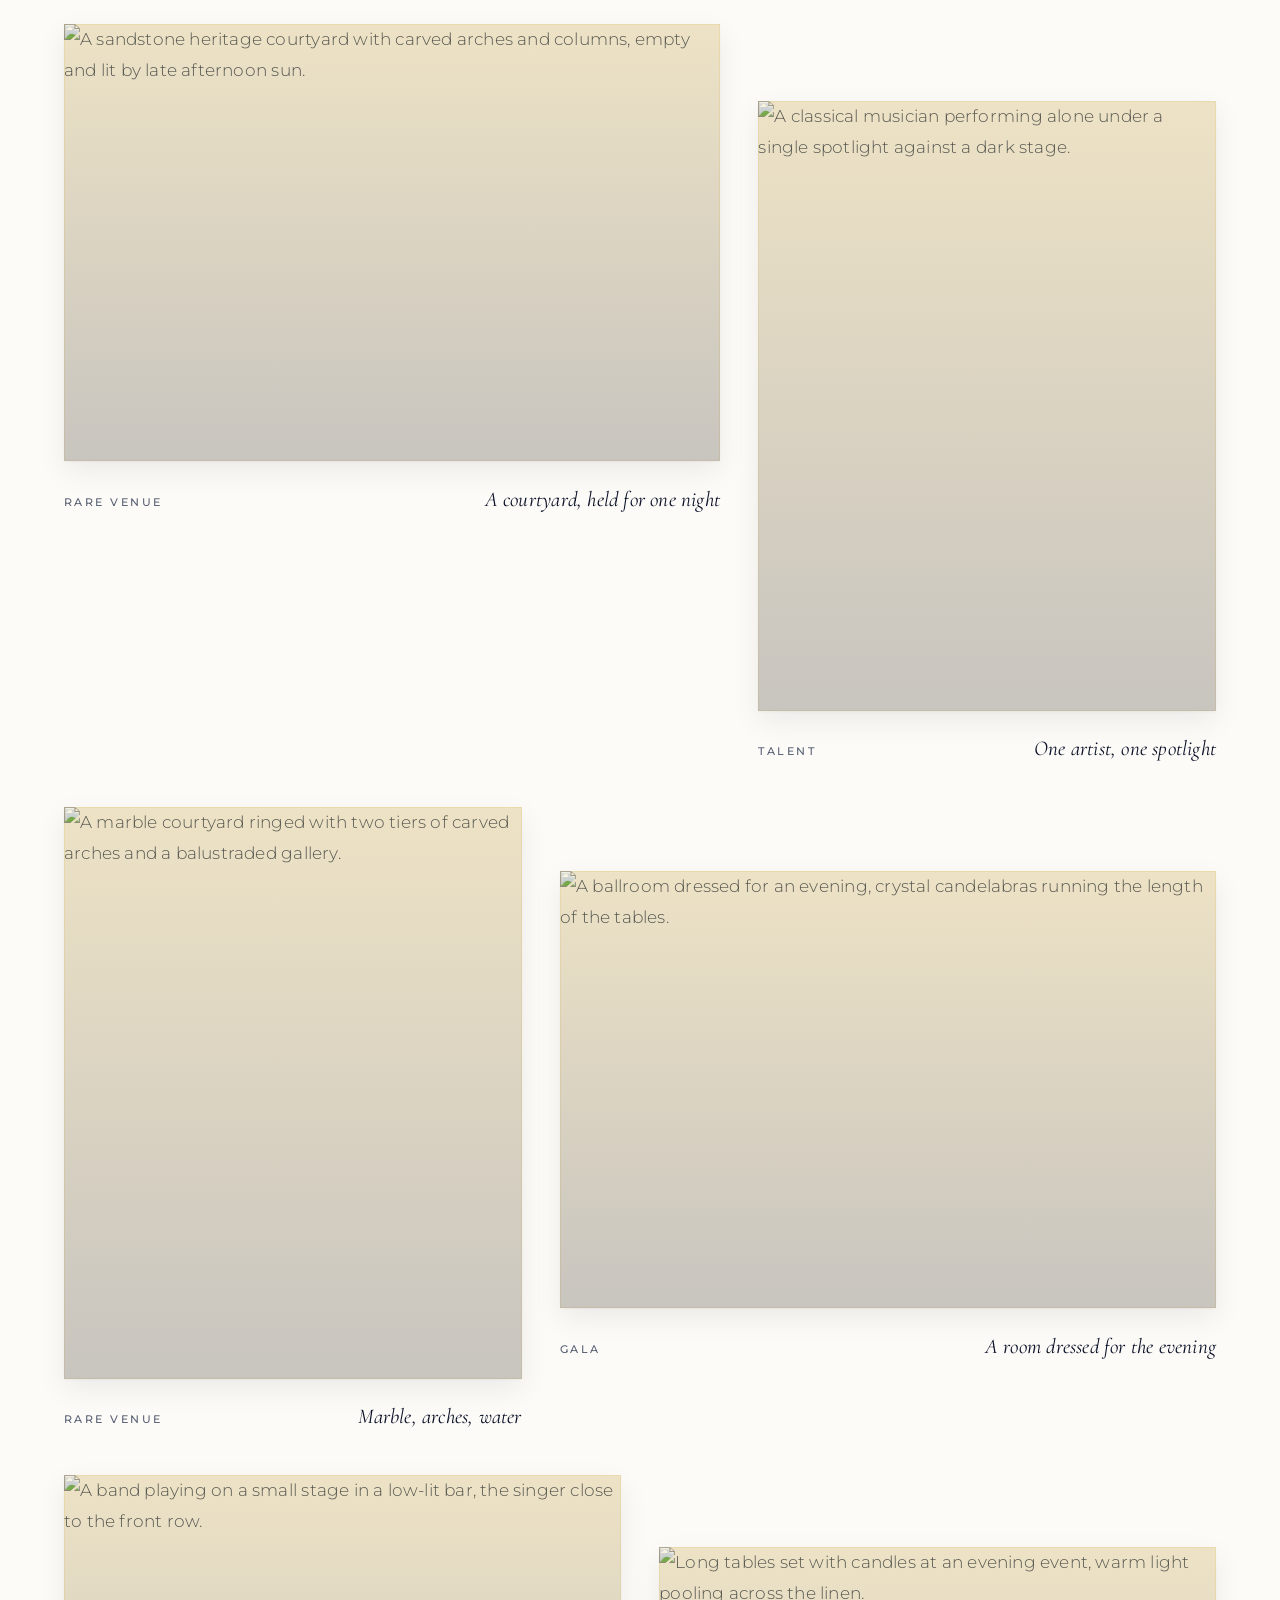
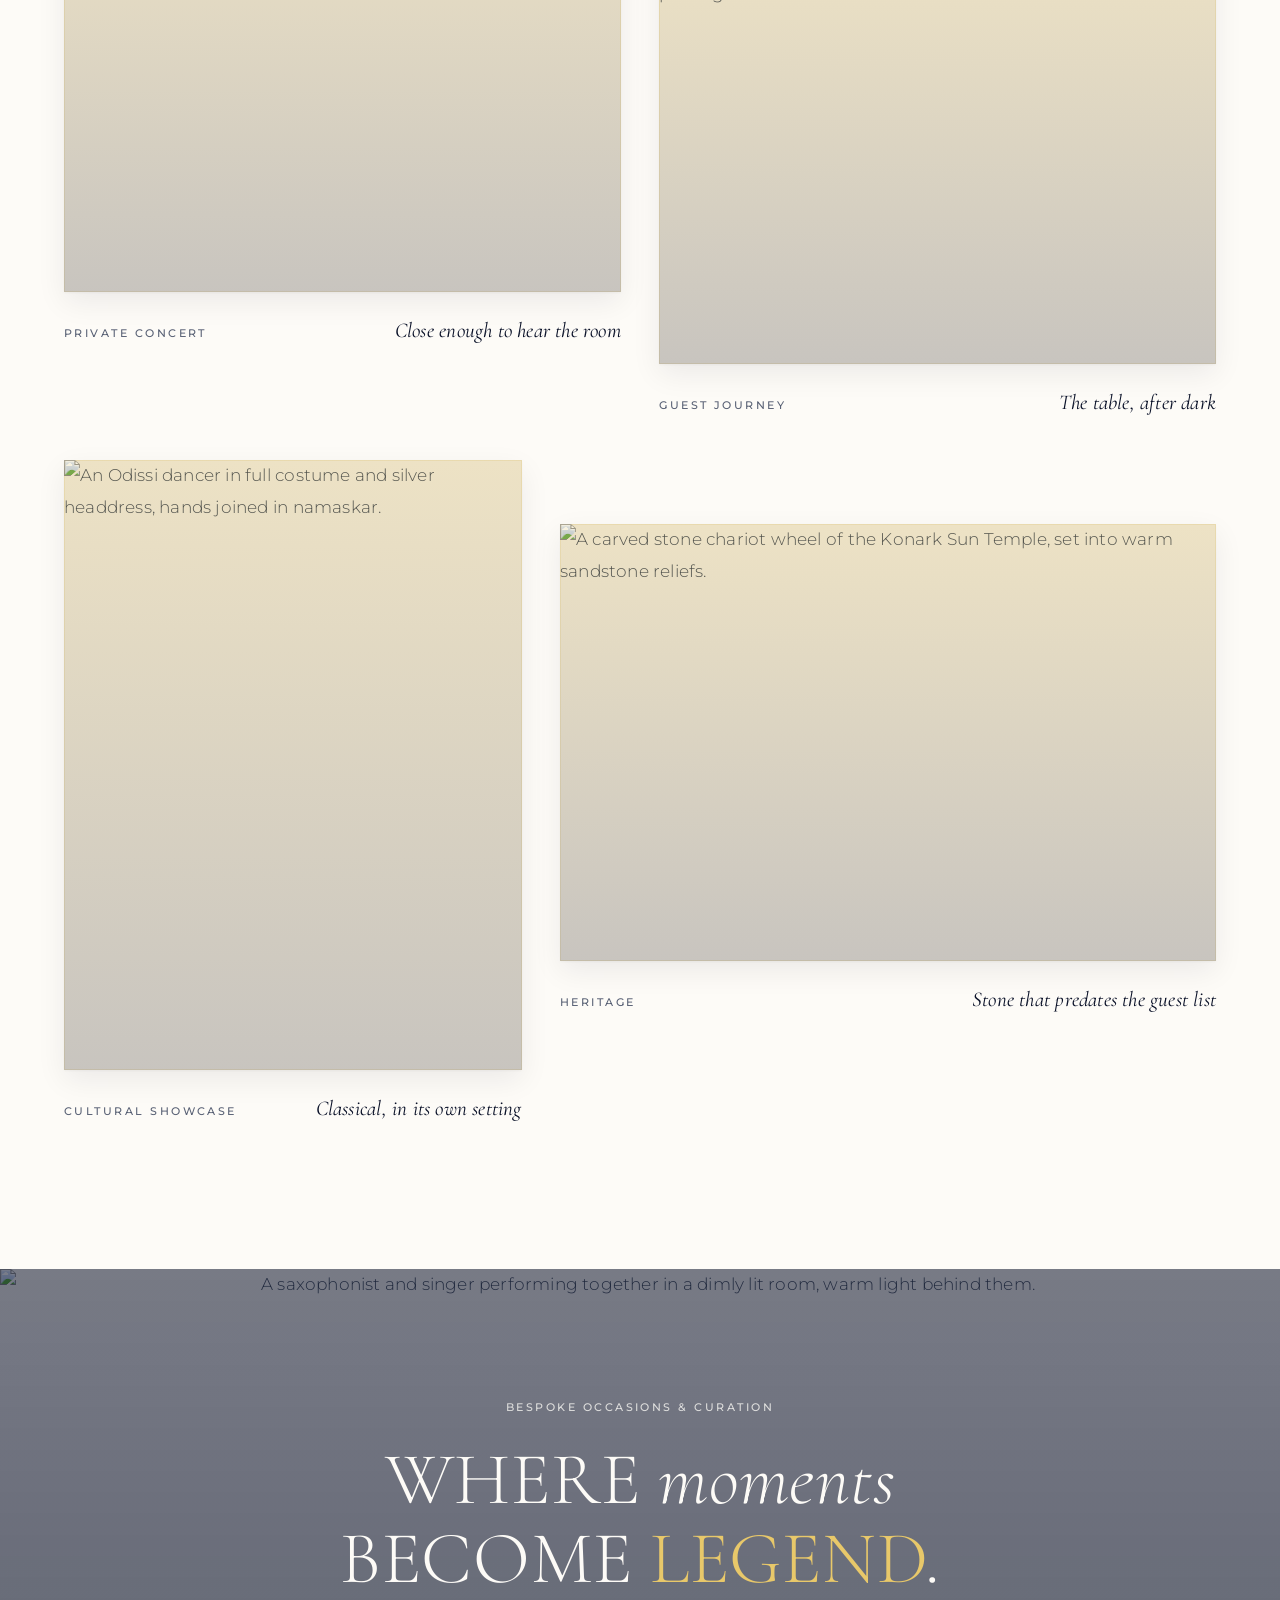
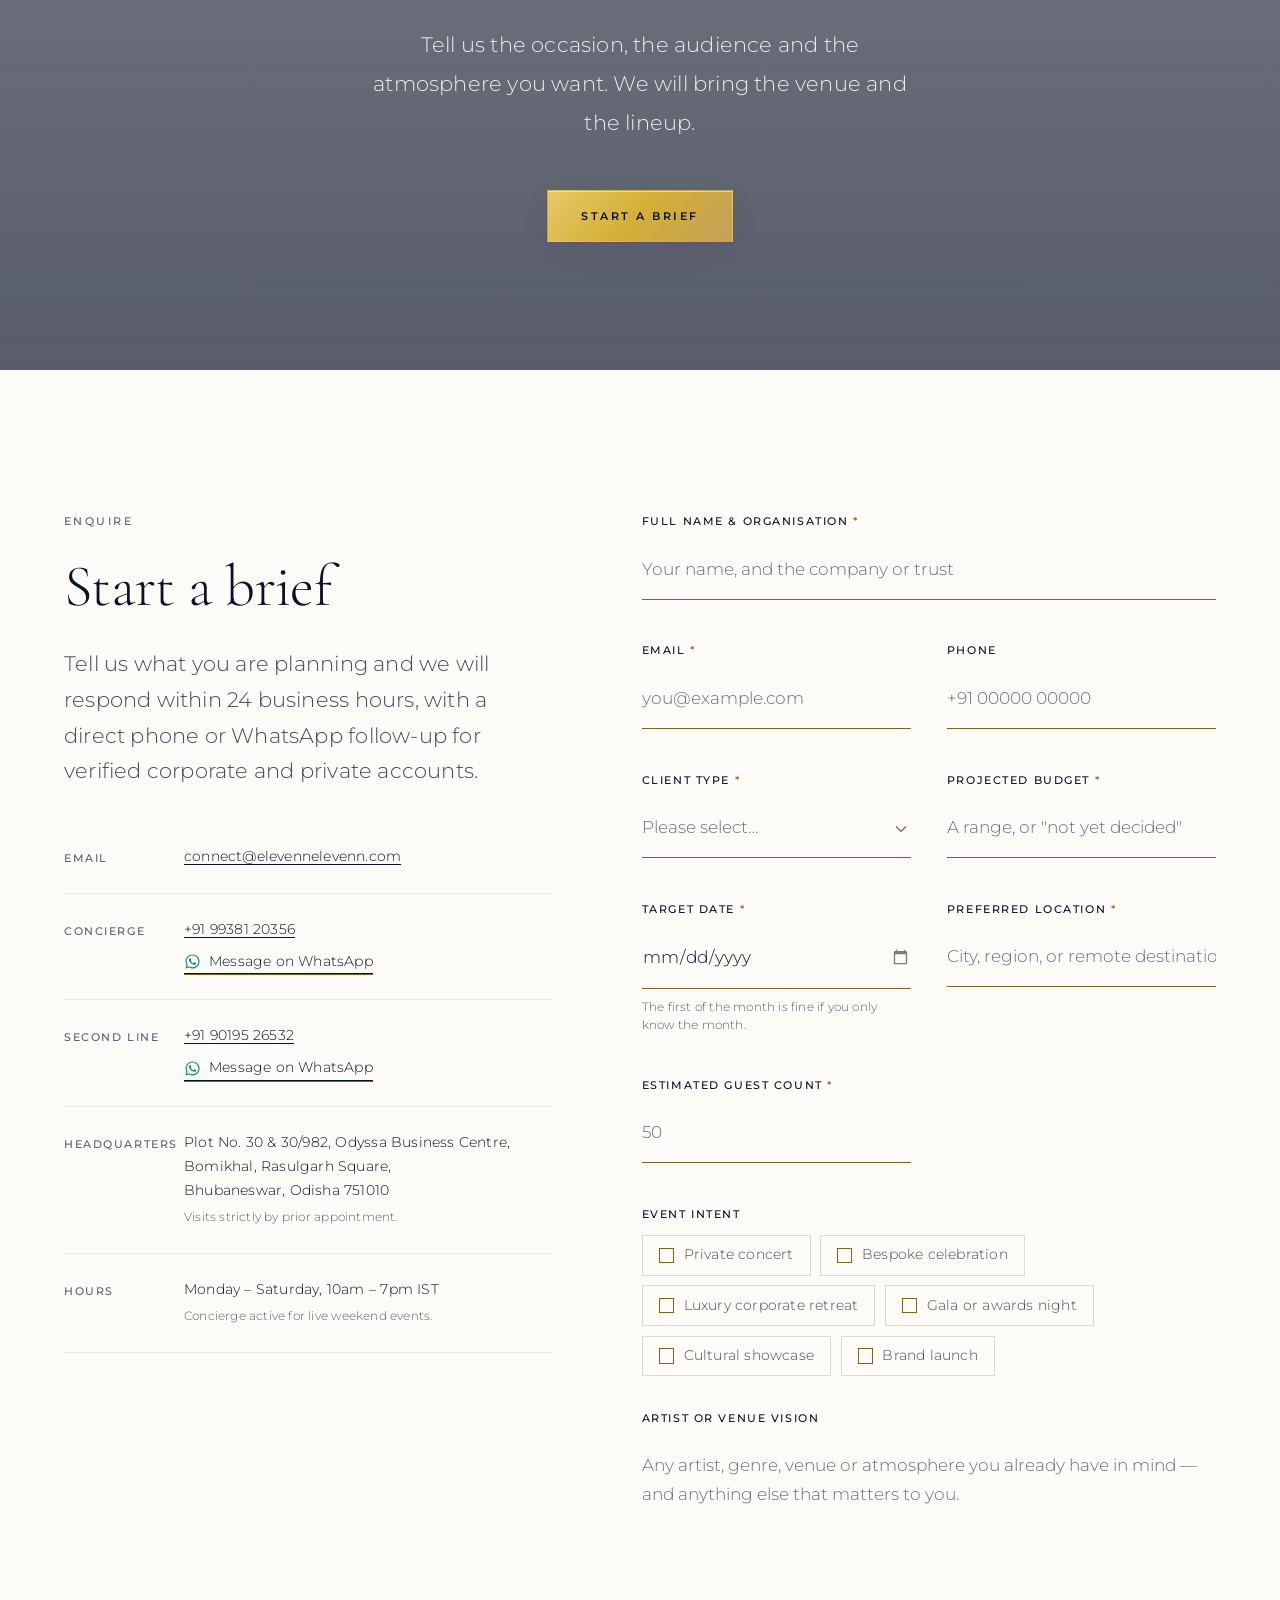
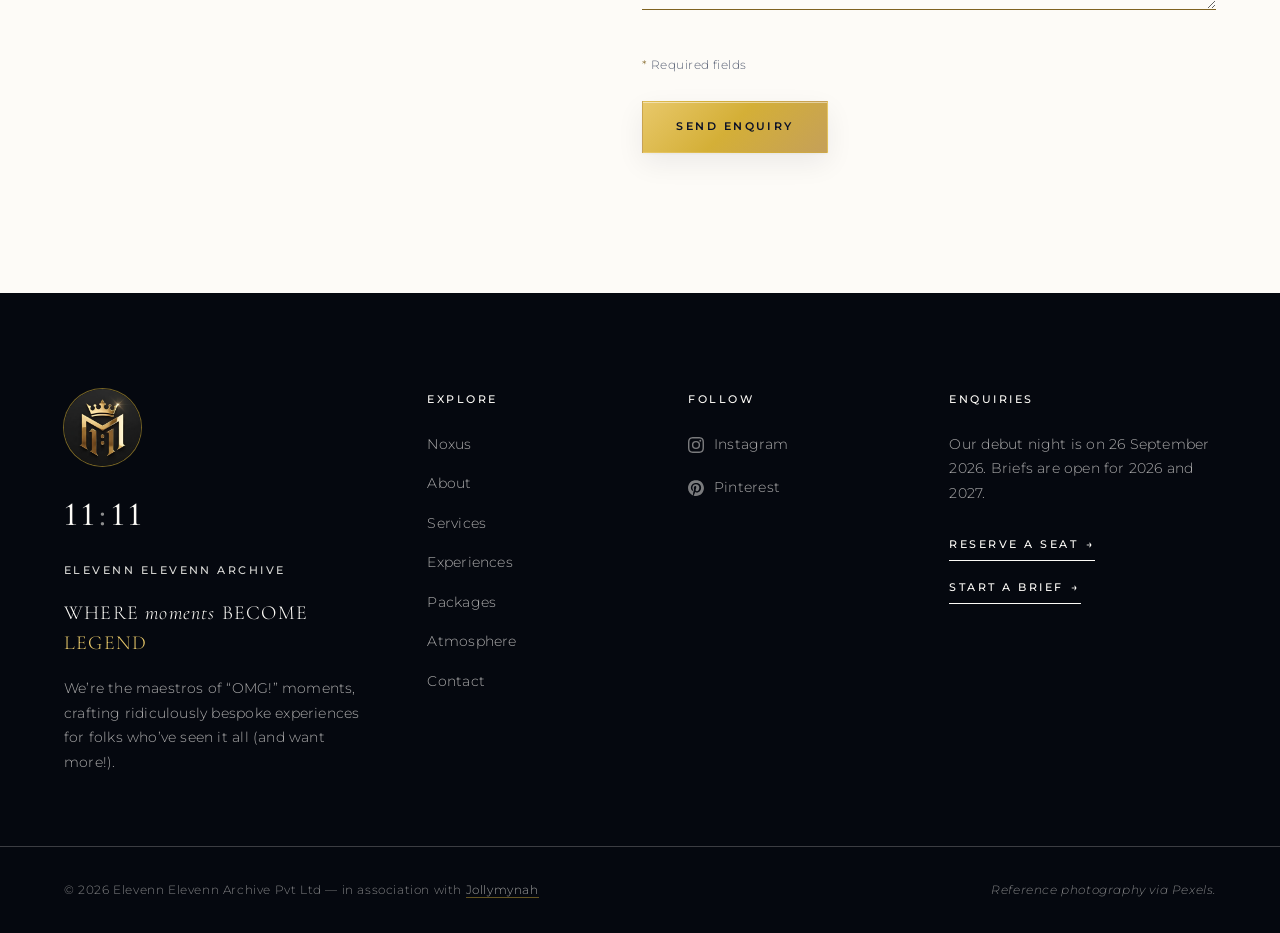
==== commit f16e3b56: "NOXUS: the client's words, and a QR that follows the total Three screenshots came back marked up, pl" ====
--- a/index.html
+++ b/index.html
@@ -80,7 +80,7 @@
        page updates, the capitals and the gold do not. Bump the date whenever
        css/style.css or js/script.js changes and every browser fetches it fresh;
        the same string is on the <script> tag at the end of <body>. -->
-  <link rel="stylesheet" href="css/style.css?v=2026-09-02e">
+  <link rel="stylesheet" href="css/style.css?v=2026-09-02f">
 
   <!--
     Structured data for Elevenn Elevenn Archive Pvt Ltd, trading as 11:11.
@@ -413,7 +413,7 @@
         <p class="hero__debut">
           <span class="hero__debut-flag">Noxus</span>
           <span class="hero__debut-text">Saturday 26 September 2026</span>
-          <span class="hero__debut-price">Venue revealed 7 Sept &middot; 11:11 PM</span>
+          <span class="hero__debut-price">Venue Unveiling on 7th Sep&rsquo;26 at 11:11 PM</span>
         </p>
 
         <!-- For the length of the campaign the ticket takes the gold and the
@@ -475,12 +475,13 @@
 
             <p class="noxus__strap" data-reveal>The secret is worth the wait.</p>
 
-            <!-- The client's own sentence, kept from the first version of this
-                 band. It is the only line here that is ours to have set; every
-                 other word on this section is lifted from their posters. -->
+            <!-- The client's own sentence, given 2 Sept 2026 to replace the
+                 one line on this band that had been ours to write. Every word
+                 in this section is now theirs. Verbatim — do not tighten it. -->
             <p class="noxus__lede" data-reveal>
-              We debut our first signature event &mdash; an unforgettable night
-              crafted to set the standard for every experience that follows.
+              NOXUS is a meticulously curated social experience where elegance,
+              indulgence and connection come together &mdash; creating an evening
+              designed to be experienced, not simply attended.
             </p>
 
             <p class="noxus__date" data-reveal>
@@ -592,7 +593,7 @@
 
           <div class="reveal-panel__body">
             <p class="reveal-panel__when">
-              <span class="reveal-panel__when-label">Venue reveal</span>
+              <span class="reveal-panel__when-label">Venue unveiling</span>
               <span class="reveal-panel__when-value">7 September 2026 &middot; 11:11 PM</span>
             </p>
 
@@ -1730,6 +1731,6 @@
     <span class="wa-float__label">WhatsApp</span>
   </a>
 
-  <script src="js/script.js?v=2026-09-02e"></script>
+  <script src="js/script.js?v=2026-09-02f"></script>
 </body>
 </html>
--- a/css/style.css
+++ b/css/style.css
@@ -3332,19 +3332,39 @@
   padding: clamp(1.5rem, 4vw, 2.5rem);
 }
 @media (min-width: 760px) {
-  .pay__body { grid-template-columns: 14rem minmax(0, 1fr); align-items: start; }
+  /* Must stay in step with the QR's own max-width below: the column IS the
+     code's size. Widened from 14rem when the live code arrived — it is a
+     49-module symbol where the static image was 37, so at 14rem it fell to
+     3.8 screen pixels per module. The 2rem comes out of the details column
+     beside it, which costs the payee name a second line. A code scanned off
+     a laptop screen is worth more than that line. */
+  .pay__body { grid-template-columns: 16rem minmax(0, 1fr); align-items: start; }
 }
 
 .pay__qr { text-align: center; }
 /* The white plate is not decoration: a QR scanner needs the quiet zone around
    the code to stay white, and the page ground is cream. */
-.pay__qr img {
+.pay__qr img,
+.pay__qr-canvas {
+  display: block;
   width: 100%;
-  max-width: 14rem;
+  max-width: 16rem;
   margin: 0 auto;
   padding: 0.75rem;
   background: #FFFFFF;
   border: 1px solid var(--hairline);
+}
+/* display:block above beats the [hidden] attribute's own display:none, and
+   booking.js hides the static image with `hidden` once it has drawn the live
+   code — without this the visitor sees two QR codes stacked. */
+.pay__qr img[hidden] { display: none; }
+/* The canvas is drawn at a whole number of pixels per module and then scaled
+   down by the width above. Smoothing that would soften every module edge, and
+   a scanner reads edges — so keep the nearest-neighbour hint. */
+.pay__qr-canvas {
+  height: auto;
+  image-rendering: pixelated;
+  image-rendering: -moz-crisp-edges;
 }
 .pay__qr-cap {
   margin-top: 0.85rem;
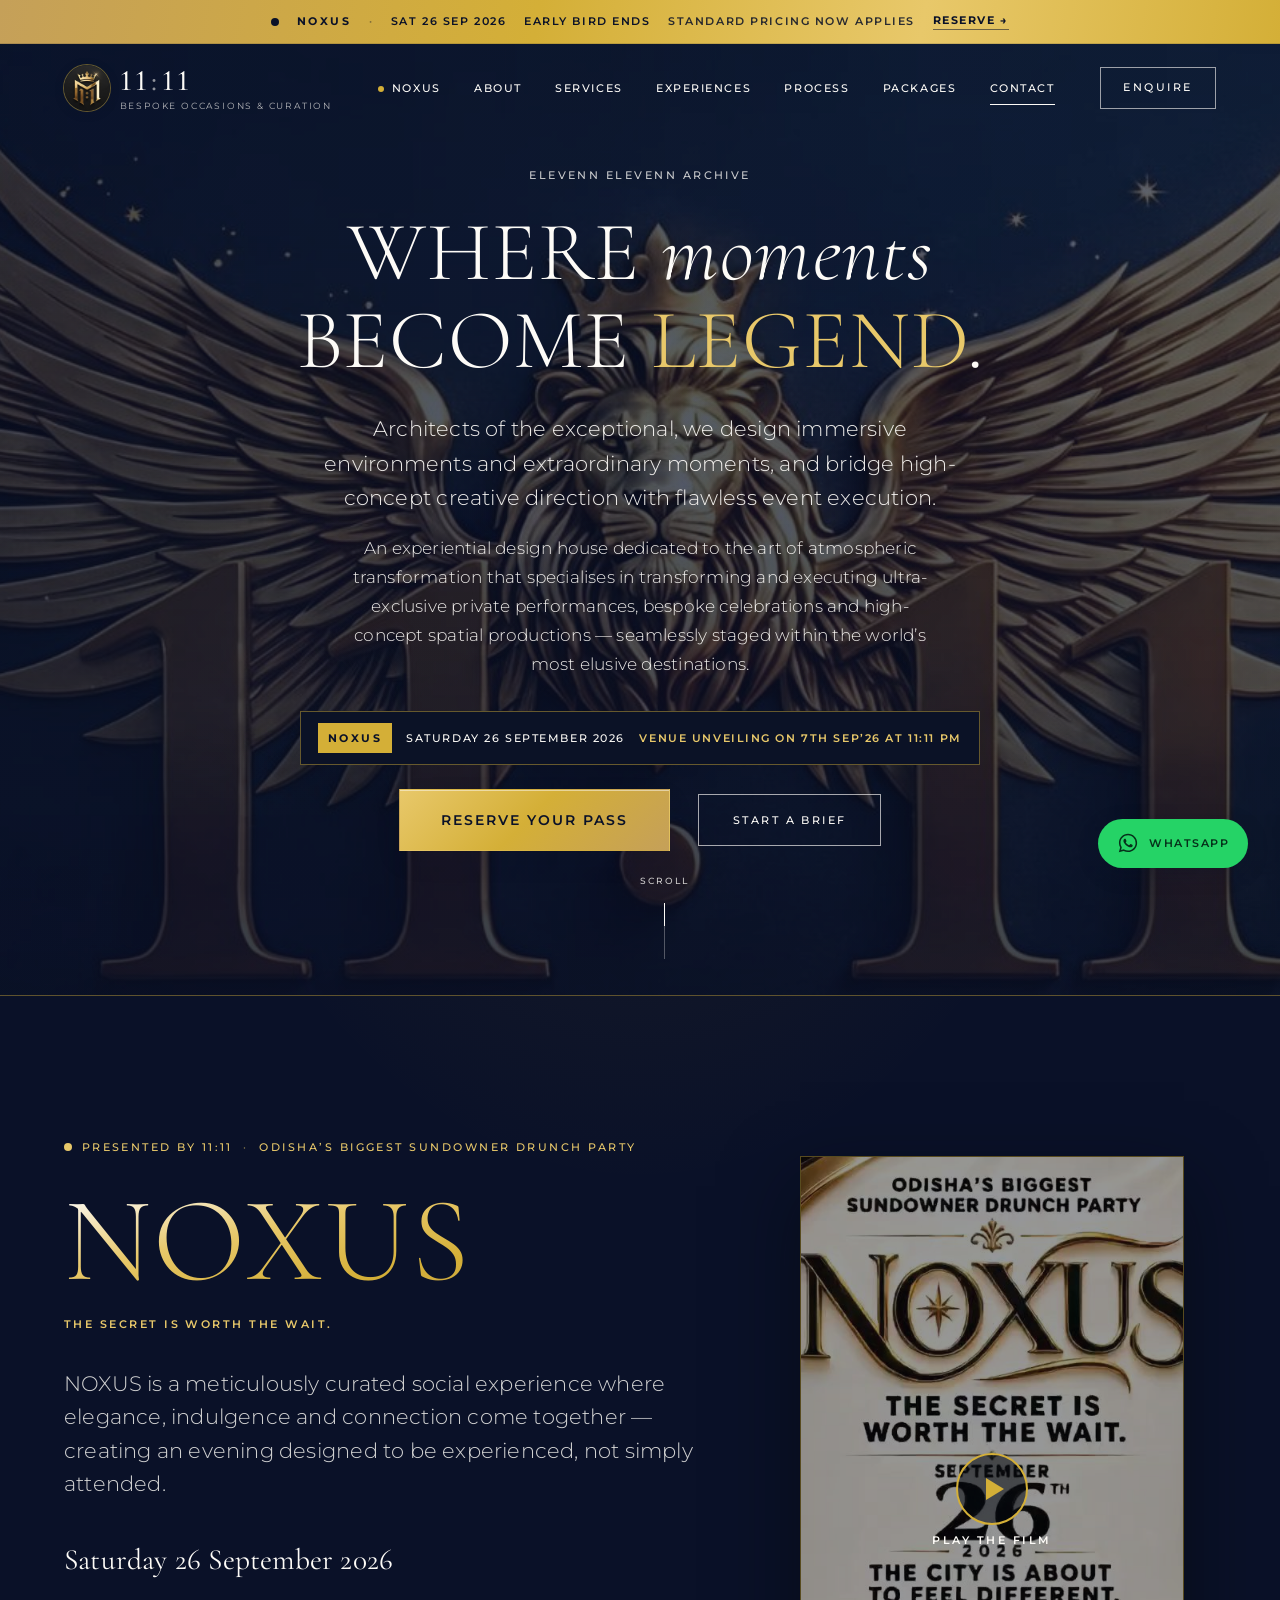
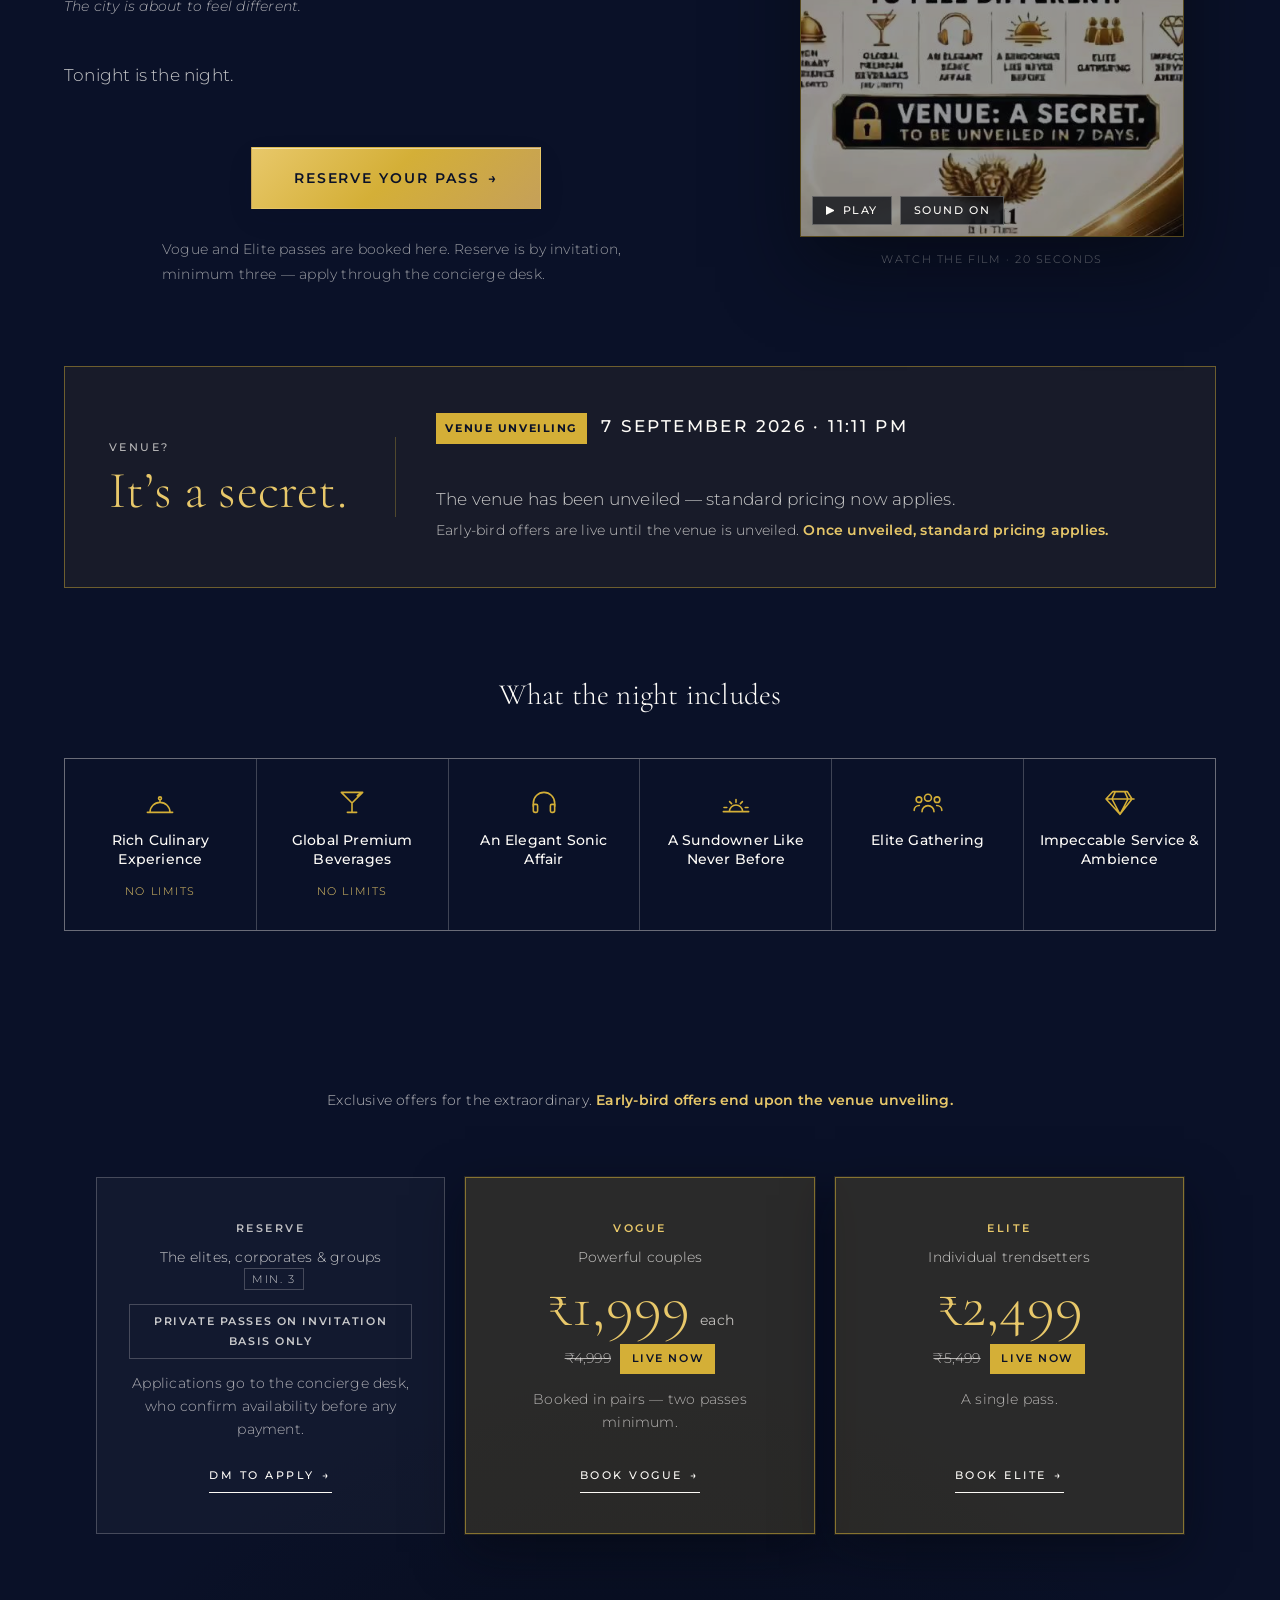
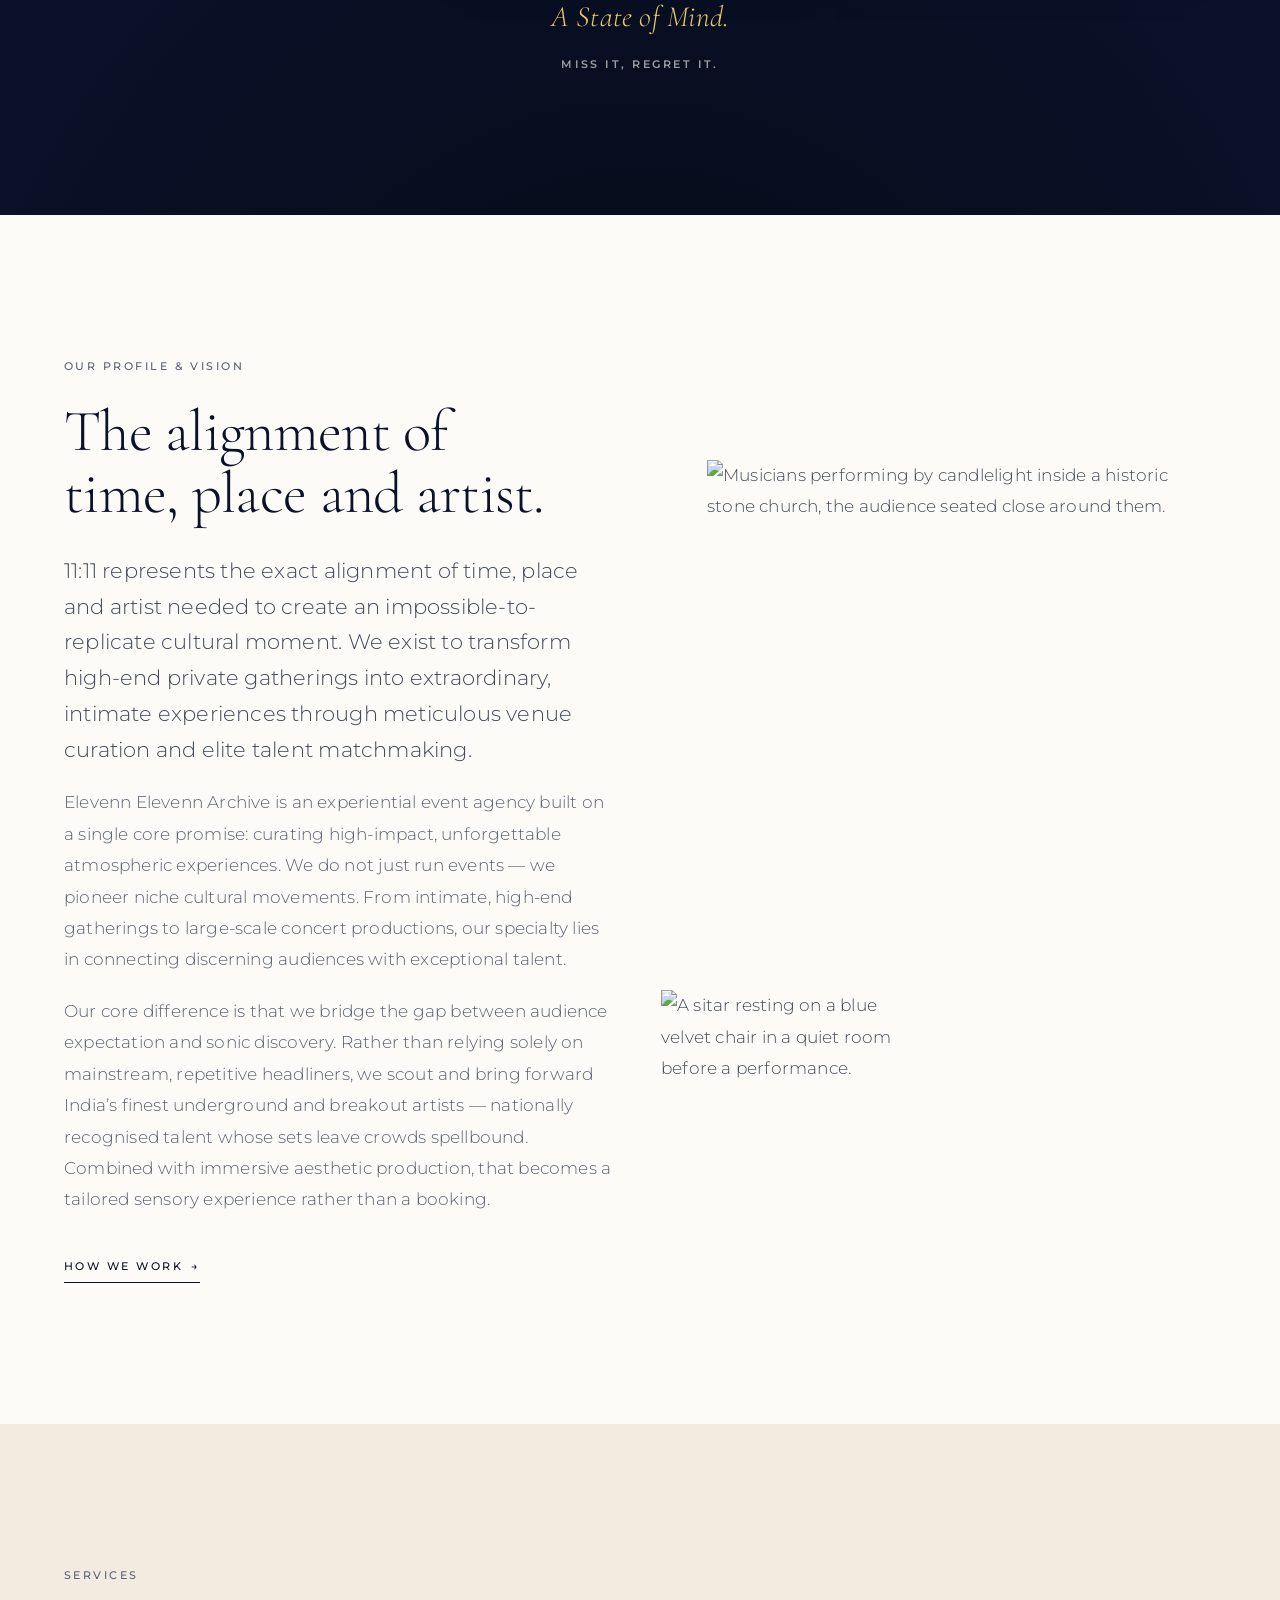
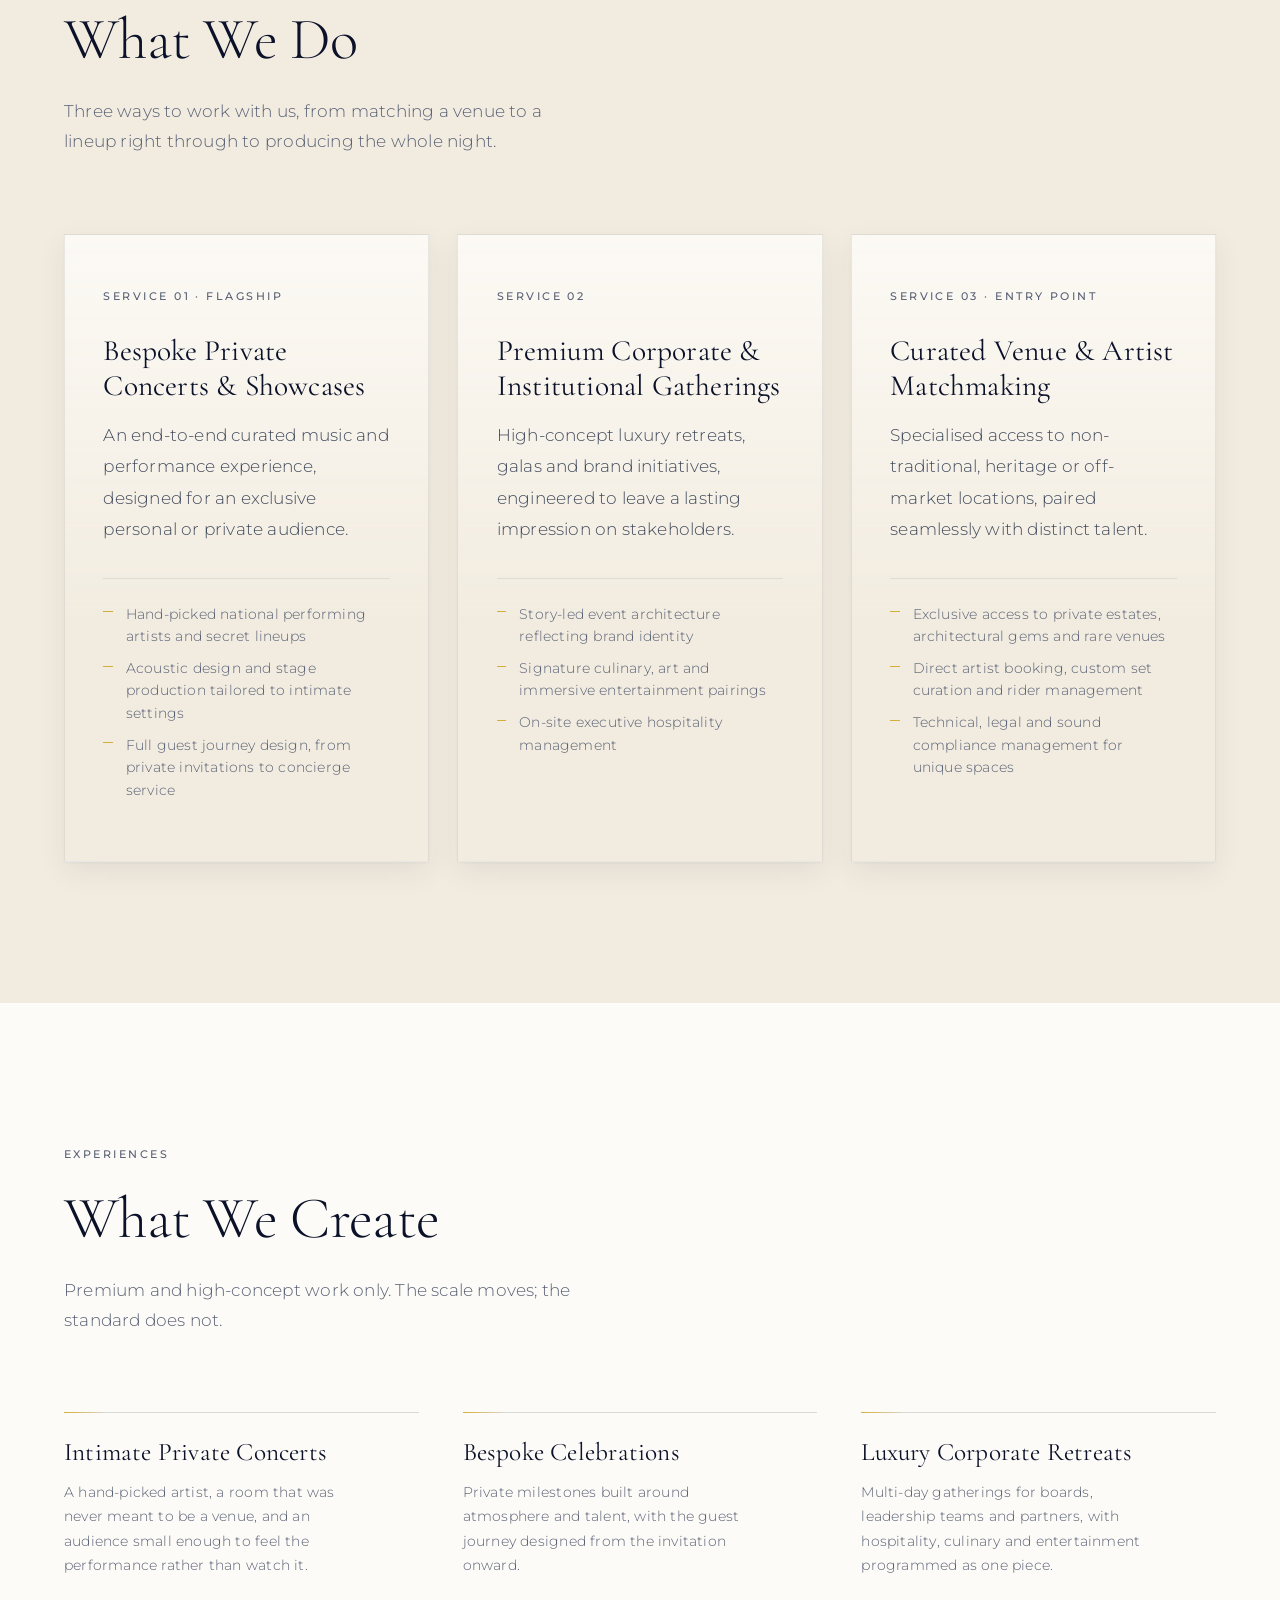
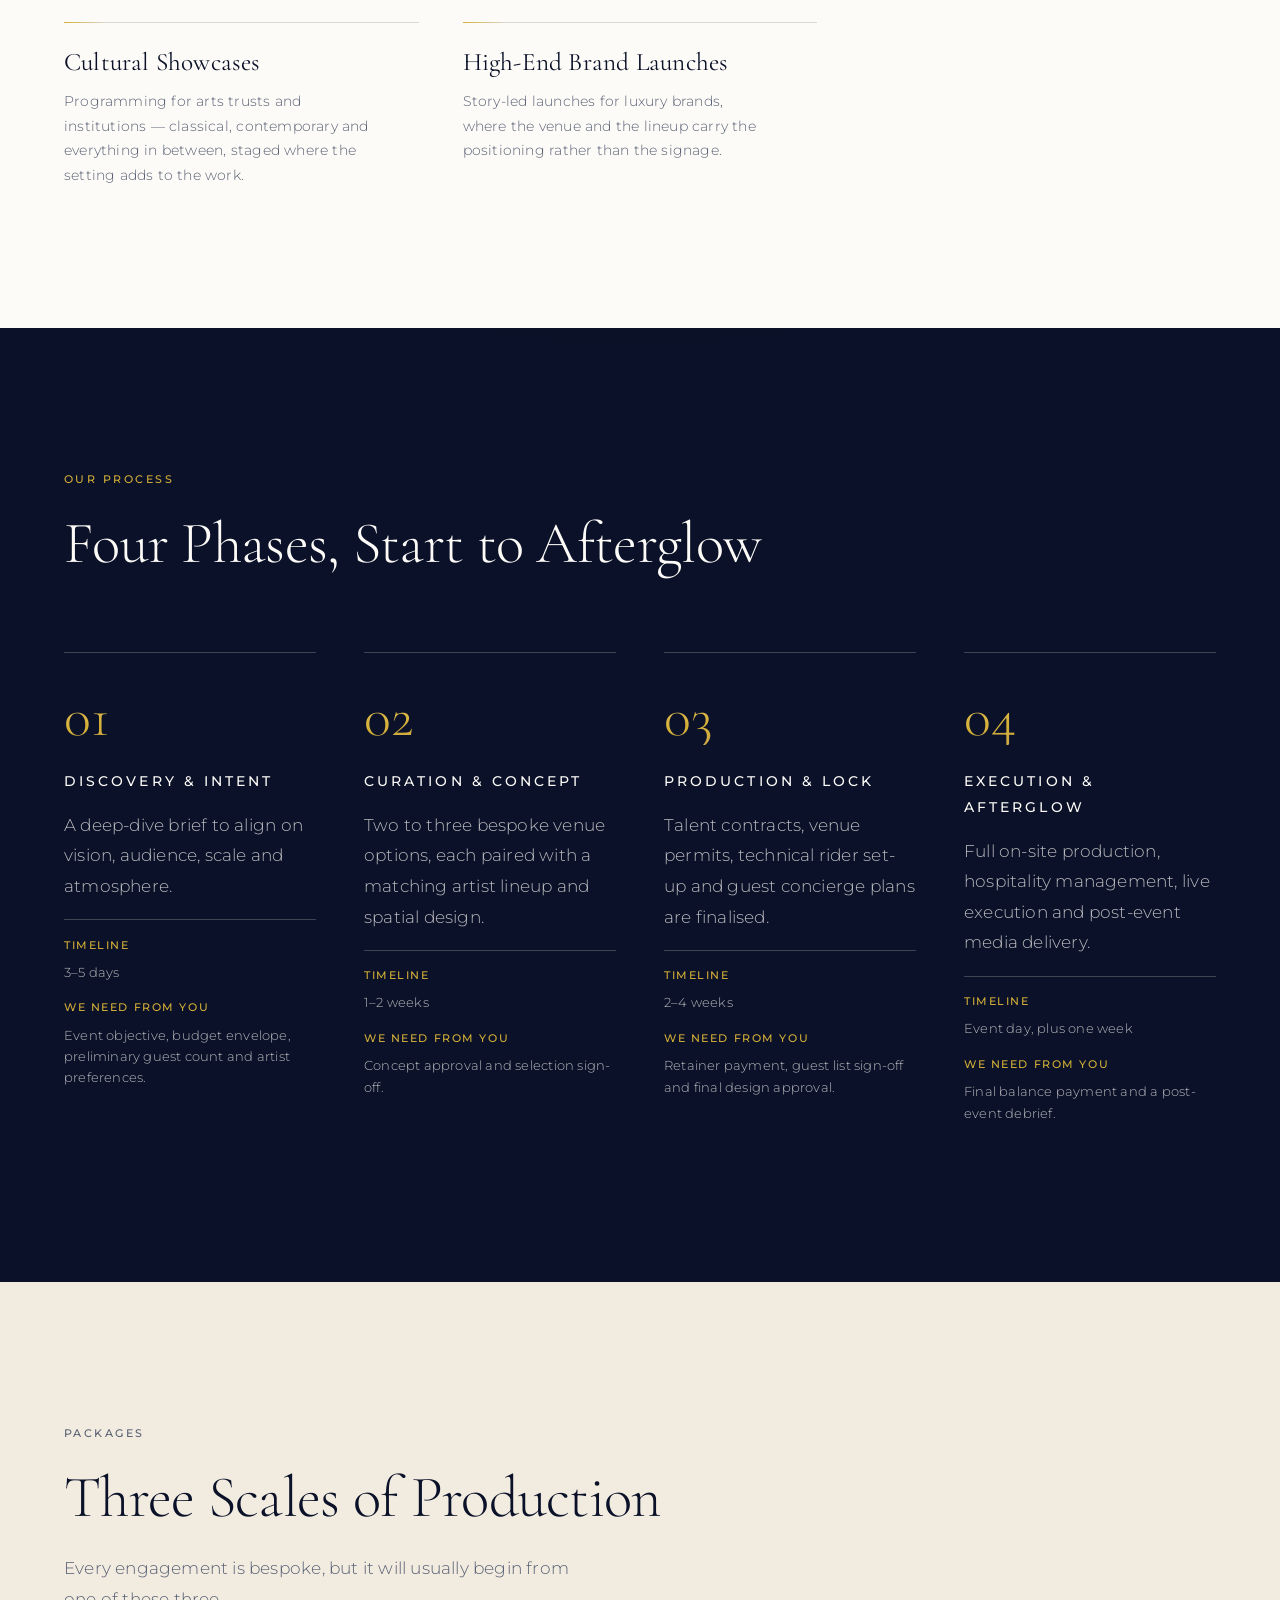
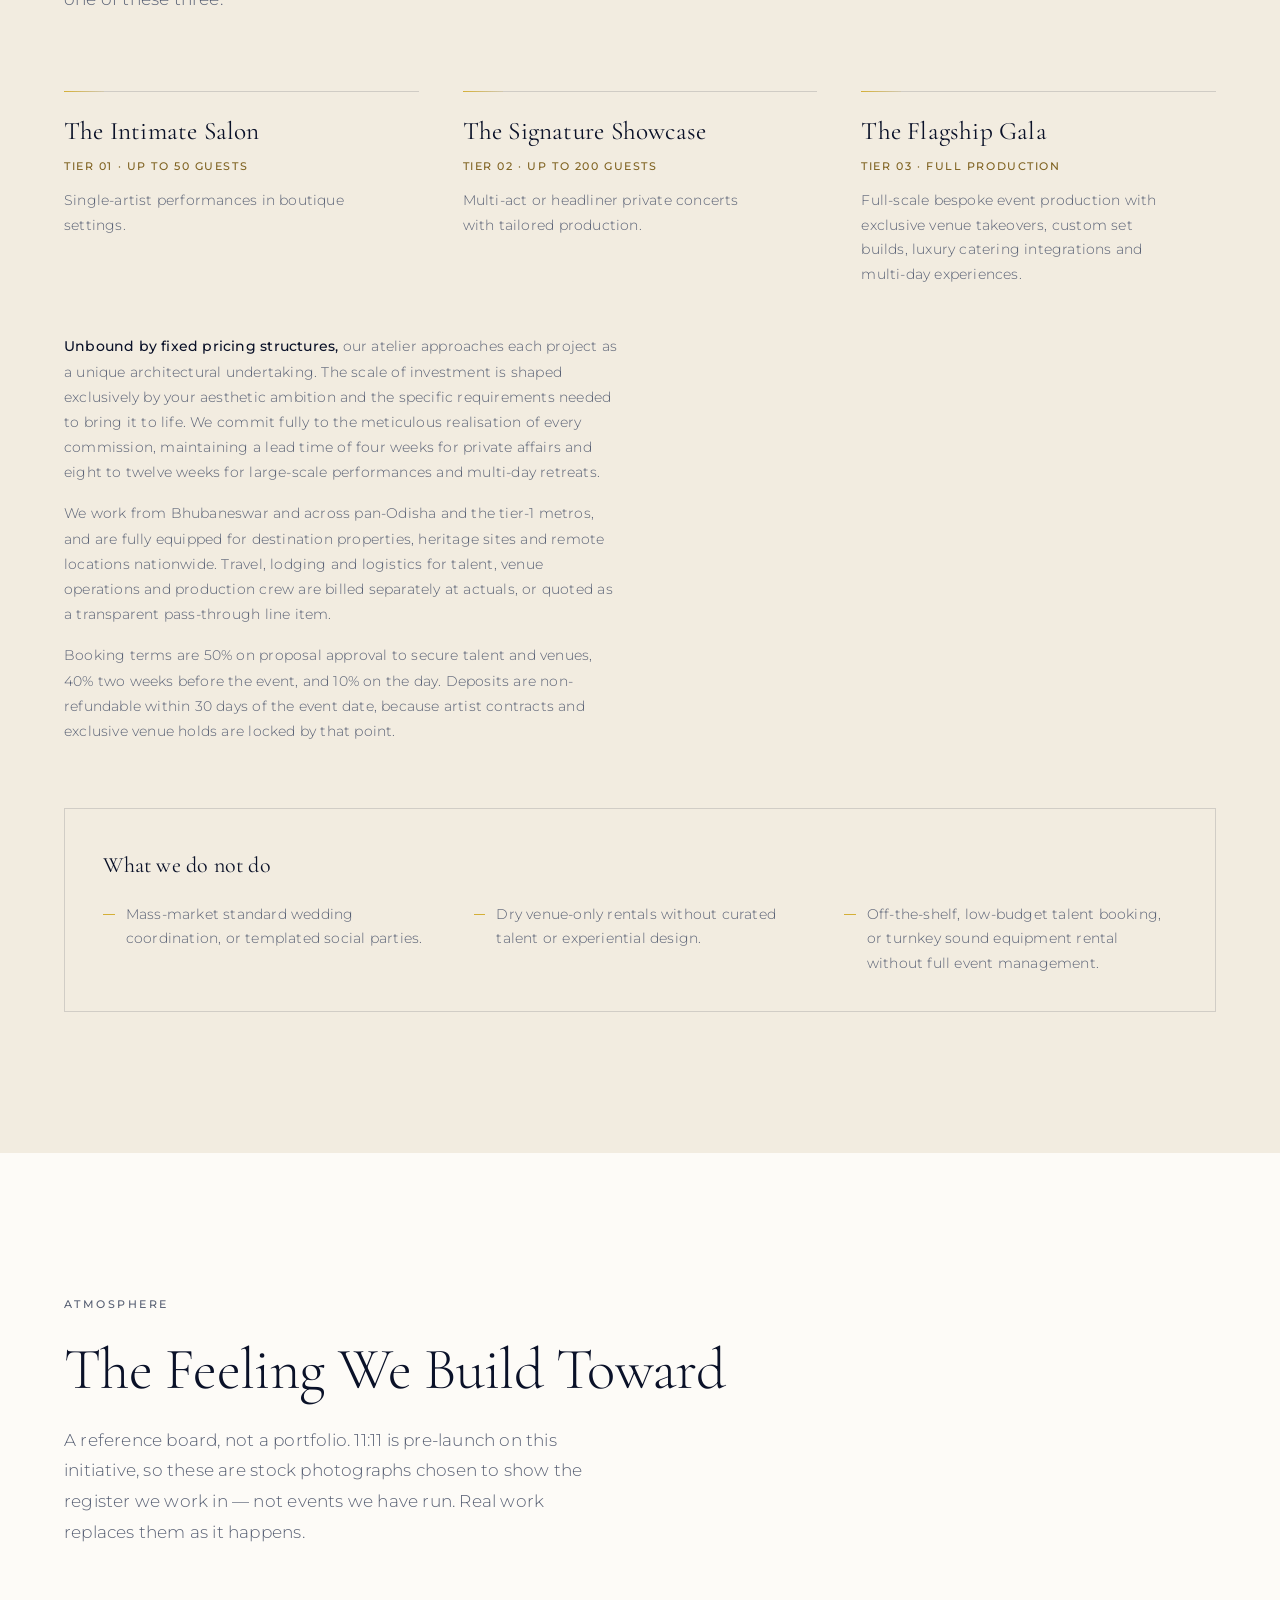
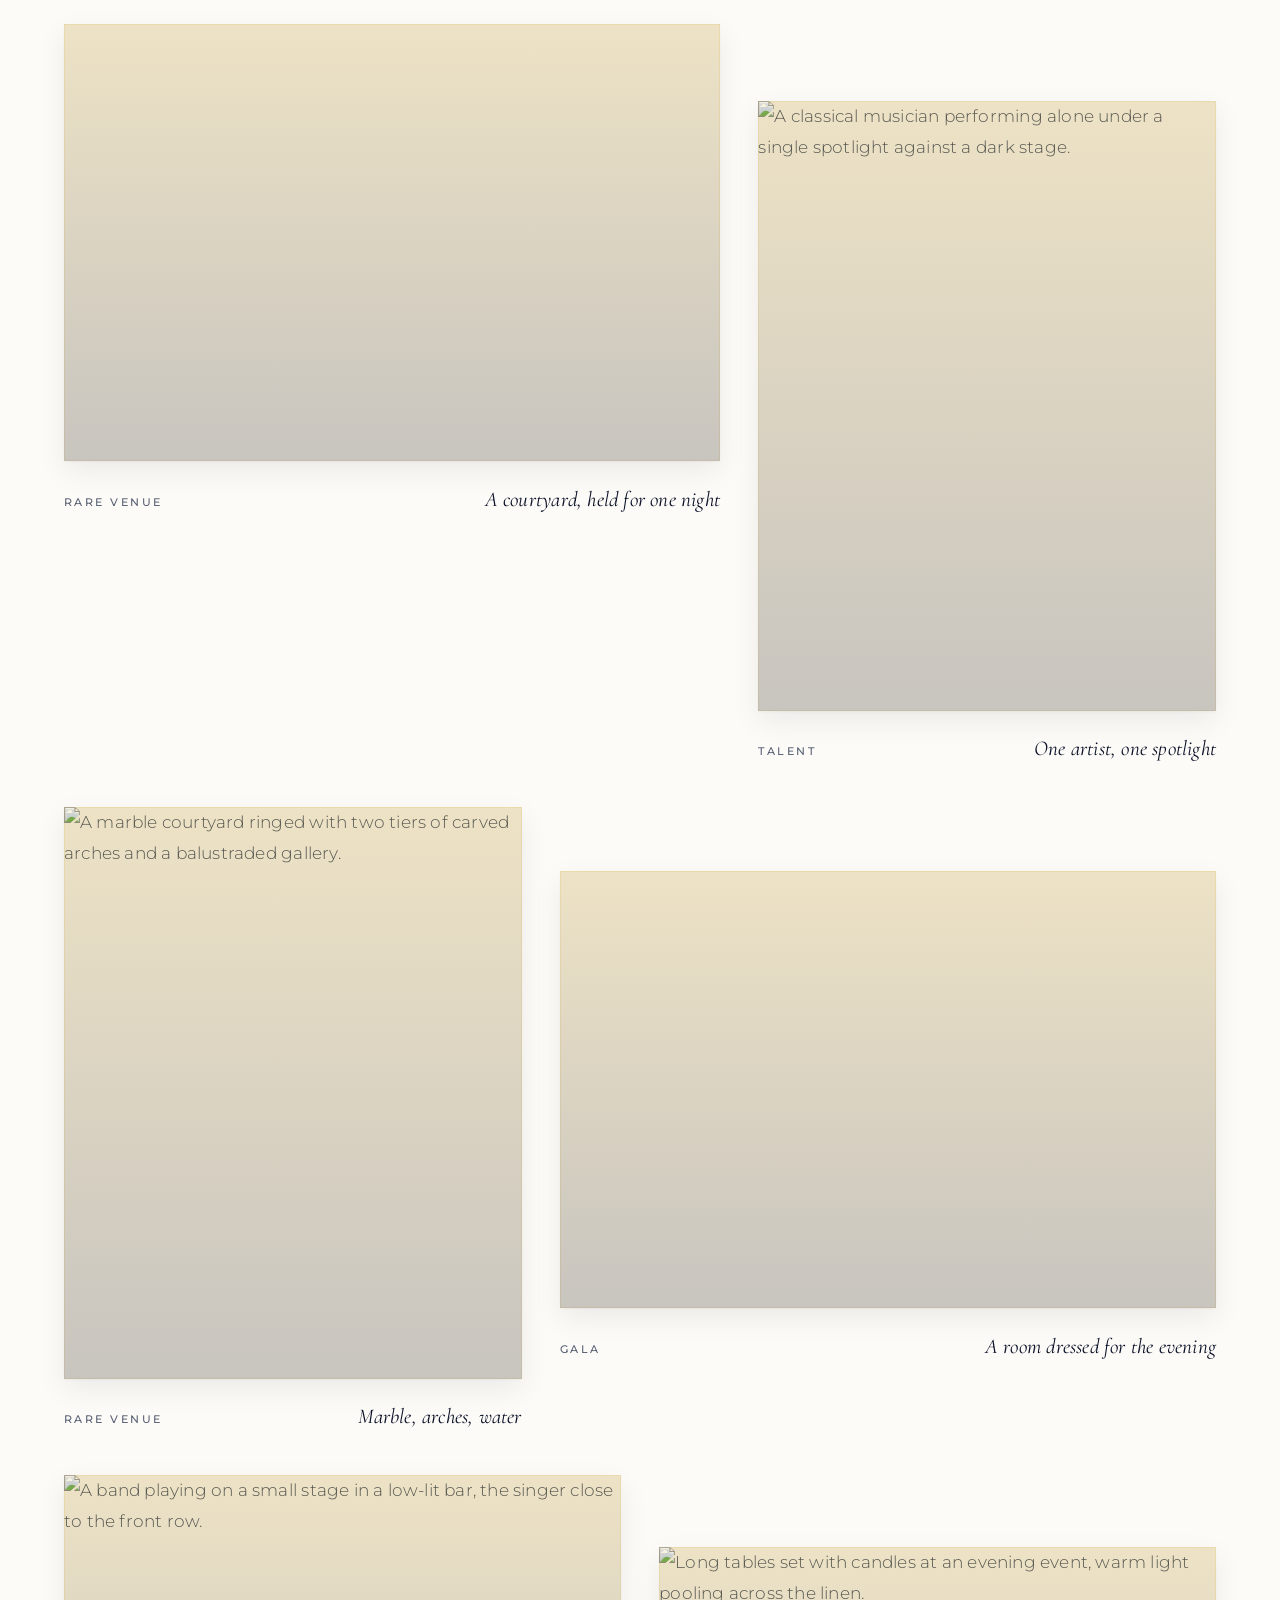
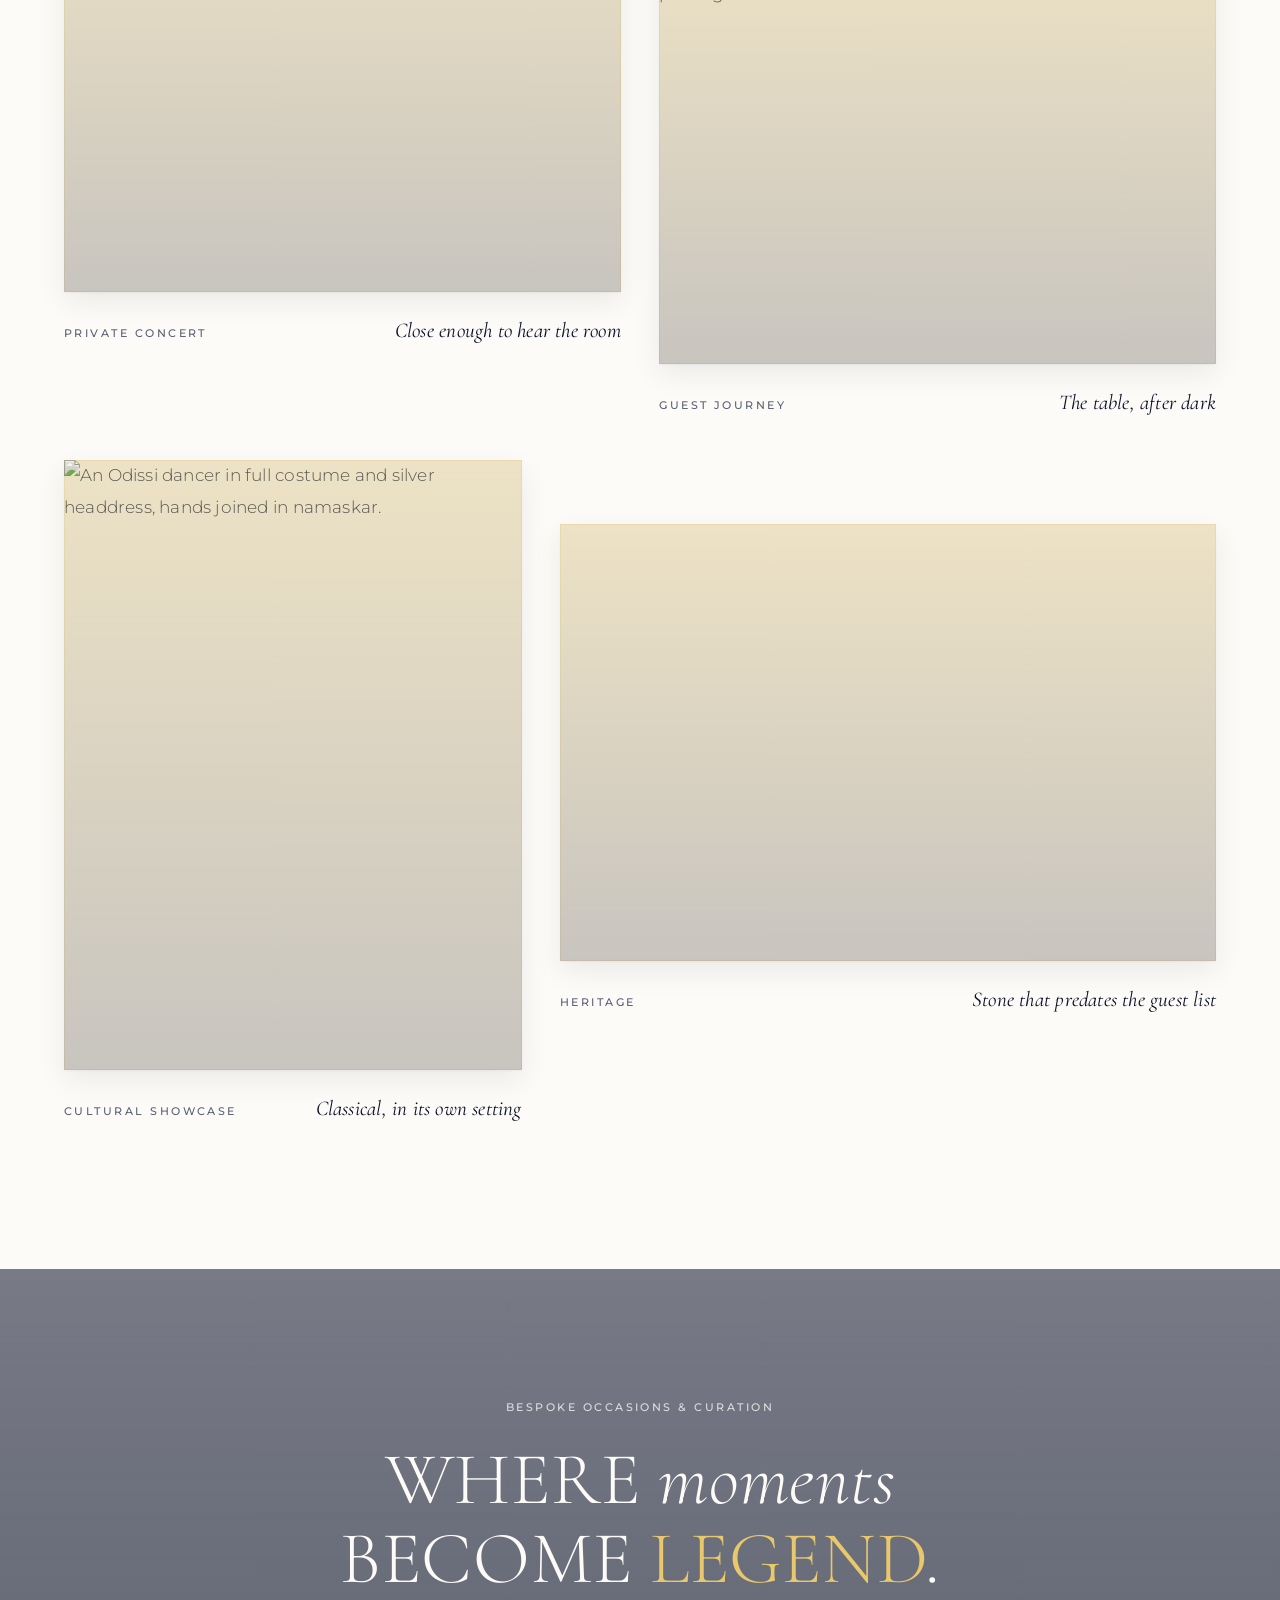
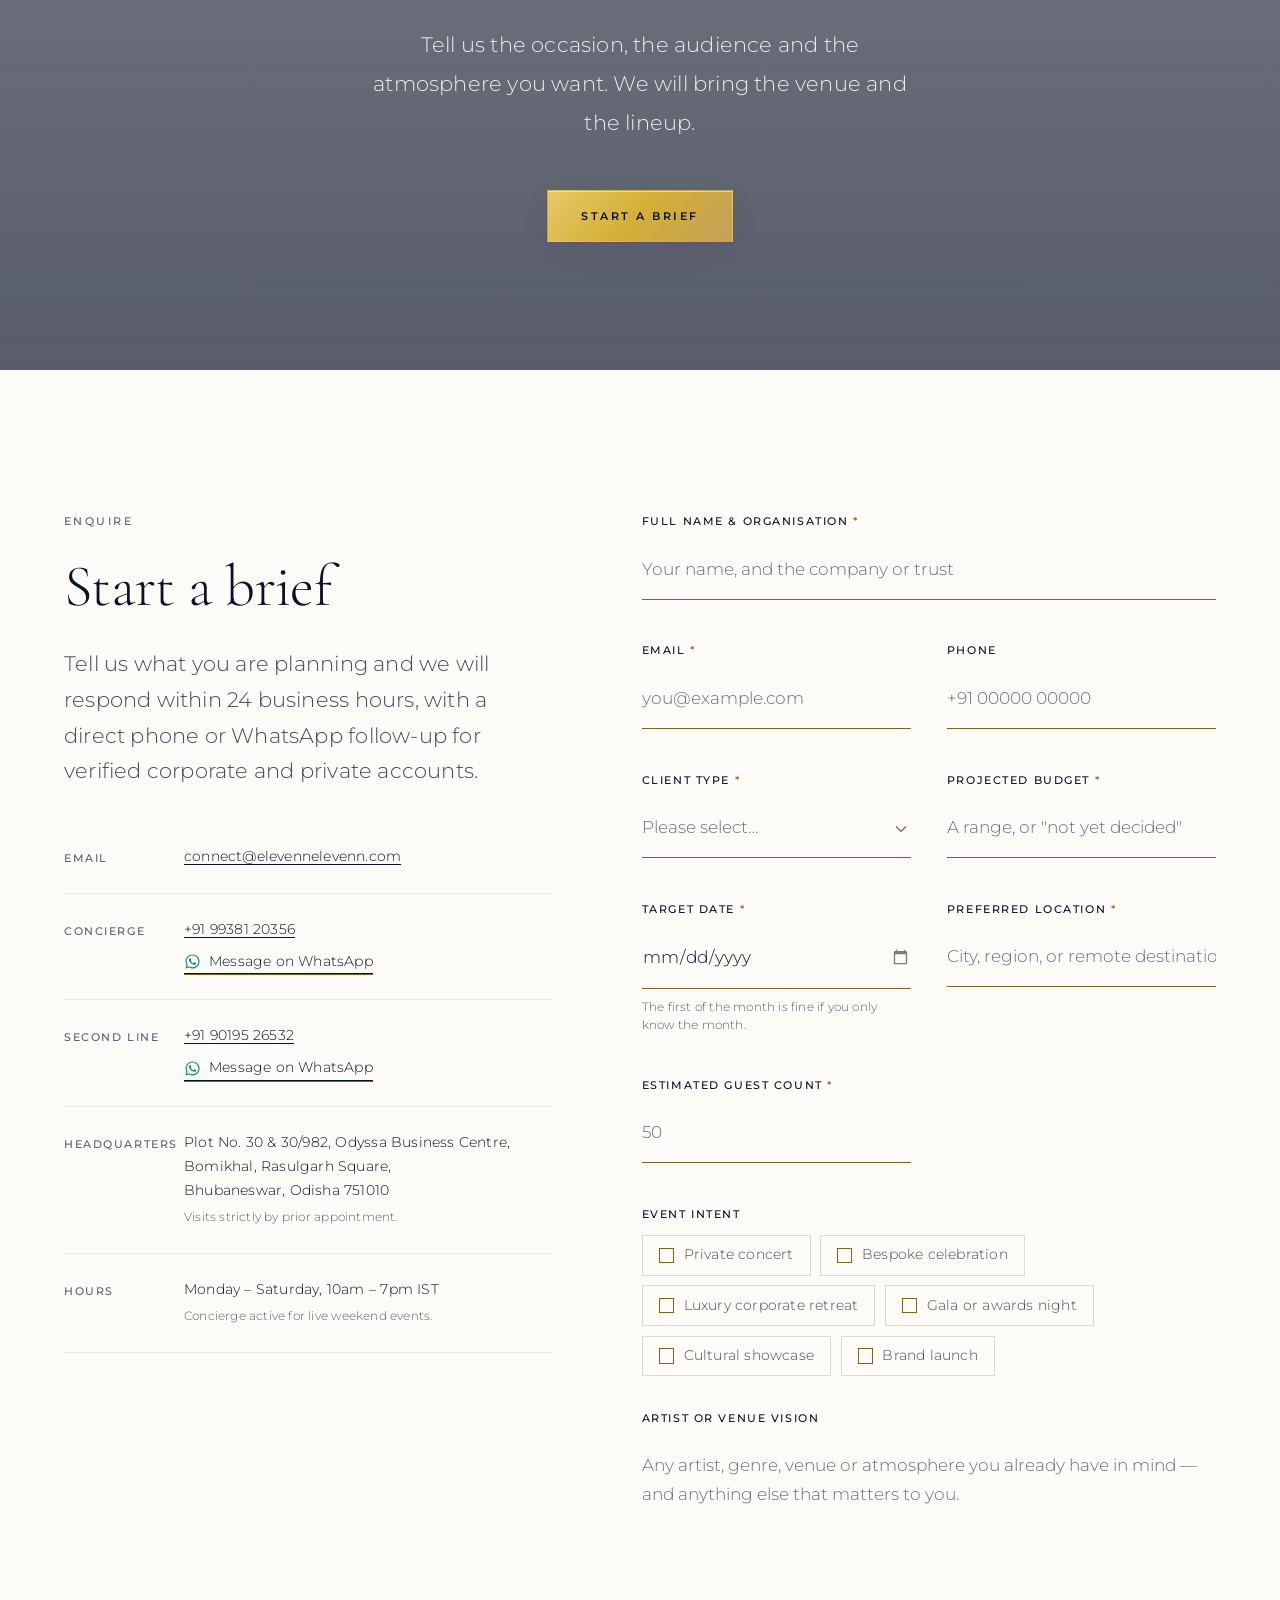
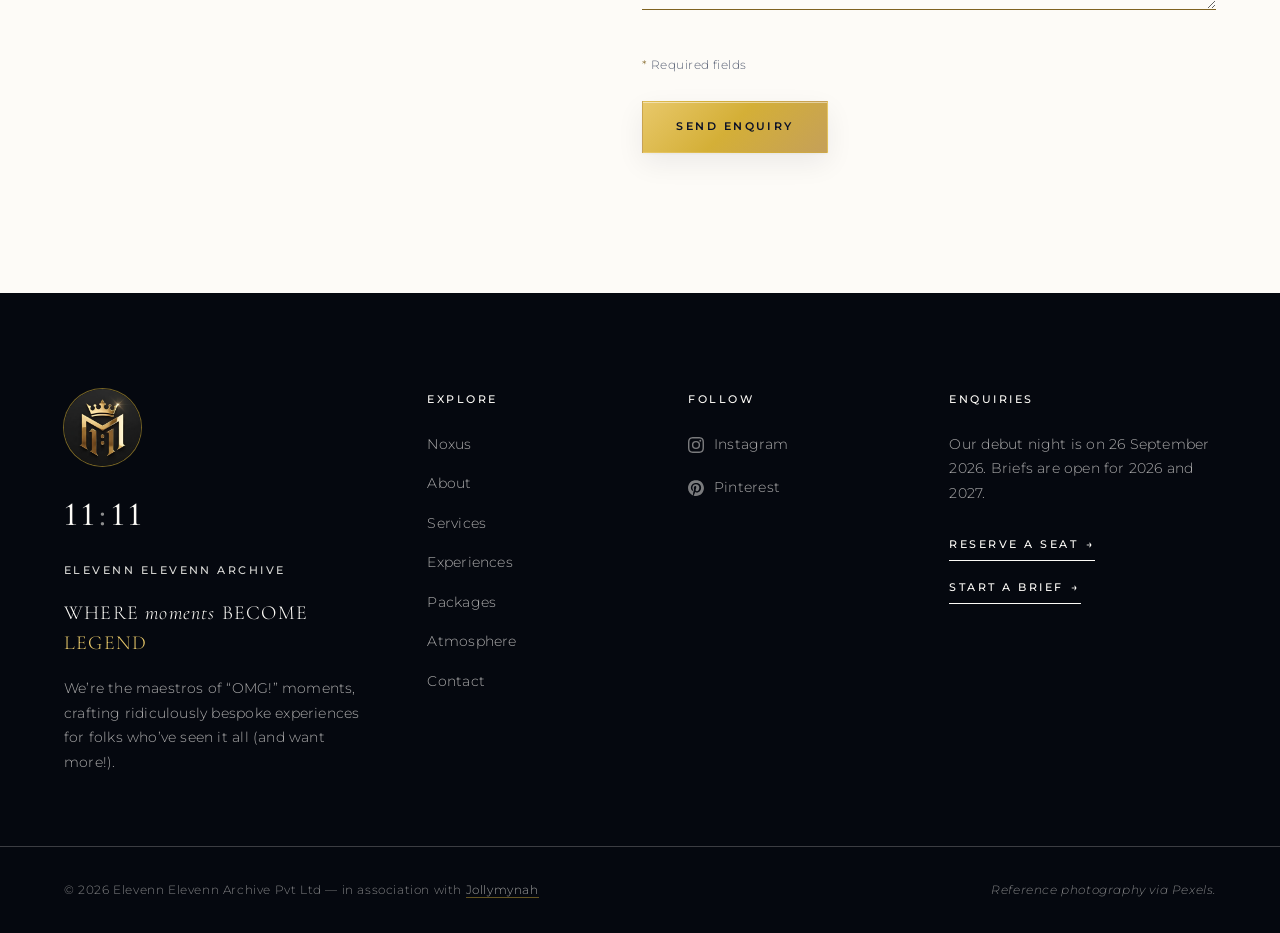
==== commit 28442b9d: "Say "unveiling" everywhere the visitor can see it The client's word for 7 September is unveiling, an" ====
--- a/index.html
+++ b/index.html
@@ -13,7 +13,7 @@
        ("11:11 | Bespoke Private Concerts &amp; Curated Venue Experiences")
        after 26 September 2026. -->
   <title>NOXUS &mdash; The Secret Is Worth The Wait | 11:11</title>
-  <meta name="description" content="NOXUS — Odisha's biggest sundowner drunch party, presented by 11:11. Saturday 26 September 2026. Venue revealed 7 September, 11:11 PM. Reserve, Vogue and Elite passes; early-bird offers live until the unveiling.">
+  <meta name="description" content="NOXUS — Odisha's biggest sundowner drunch party, presented by 11:11. Saturday 26 September 2026. Venue unveiling 7 September, 11:11 PM. Reserve, Vogue and Elite passes; early-bird offers live until then.">
   <meta name="author" content="Elevenn Elevenn Archive Pvt Ltd">
   <meta name="theme-color" content="#FDFBF7">
 
@@ -42,7 +42,7 @@
   <meta property="og:url" content="https://elevennelevenn.in/">
   <meta property="og:site_name" content="11:11">
   <meta property="og:title" content="NOXUS — The Secret Is Worth The Wait">
-  <meta property="og:description" content="Odisha's biggest sundowner drunch party, presented by 11:11. Saturday 26 September 2026. The venue is a secret until 7 September, 11:11 PM — and early-bird offers close the moment it is revealed.">
+  <meta property="og:description" content="Odisha's biggest sundowner drunch party, presented by 11:11. Saturday 26 September 2026. The venue is a secret until 7 September, 11:11 PM — and early-bird offers close the moment it is unveiled.">
   <meta property="og:locale" content="en_IN">
   <!-- Absolute, because a share preview is fetched by someone else's server
        and a relative path means nothing there. Now on the real domain — the
@@ -52,7 +52,7 @@
   <meta property="og:image:alt" content="The 11:11 crest: a crowned lion between outspread golden wings, above the numerals 11:11, on midnight navy.">
   <meta name="twitter:card" content="summary_large_image">
   <meta name="twitter:title" content="NOXUS — The Secret Is Worth The Wait">
-  <meta name="twitter:description" content="Odisha's biggest sundowner drunch party, 26 September 2026. Venue revealed 7 September, 11:11 PM. Early-bird offers close with the unveiling.">
+  <meta name="twitter:description" content="Odisha's biggest sundowner drunch party, 26 September 2026. Venue unveiling 7 September, 11:11 PM &mdash; early-bird offers close with it.">
   <meta name="twitter:image" content="https://elevennelevenn.in/images/hero-1600.jpg">
 
   <!-- Typography: editorial serif + clean geometric sans.
@@ -603,7 +603,7 @@
                  and opens the venue. It is the same ISO-with-offset form as
                  every other countdown here. -->
             <div class="countdown countdown--compact" data-countdown="2026-09-07T23:11:00+05:30"
-                 data-countdown-done="The venue has been revealed &mdash; standard pricing now applies.">
+                 data-countdown-done="The venue has been unveiled &mdash; standard pricing now applies.">
               <div class="countdown__grid" aria-hidden="true">
                 <div class="countdown__unit">
                   <span class="countdown__num" data-countdown-part="days">--</span>
@@ -627,7 +627,7 @@
 
             <p class="reveal-panel__warn">
               Early-bird offers are live until the venue is unveiled.
-              <strong>Once revealed, standard pricing applies.</strong>
+              <strong>Once unveiled, standard pricing applies.</strong>
             </p>
           </div>
         </div>
@@ -694,7 +694,7 @@
         <h3 class="noxus__sub" id="noxus-passes" data-reveal>Book your private passes now</h3>
         <p class="noxus__sub-note" data-reveal>
           Exclusive offers for the extraordinary.
-          <strong>Early-bird offers end upon the venue reveal.</strong>
+          <strong>Early-bird offers end upon the venue unveiling.</strong>
         </p>
 
         <ul class="ticket-cards ticket-cards--three" aria-labelledby="noxus-passes" data-reveal>
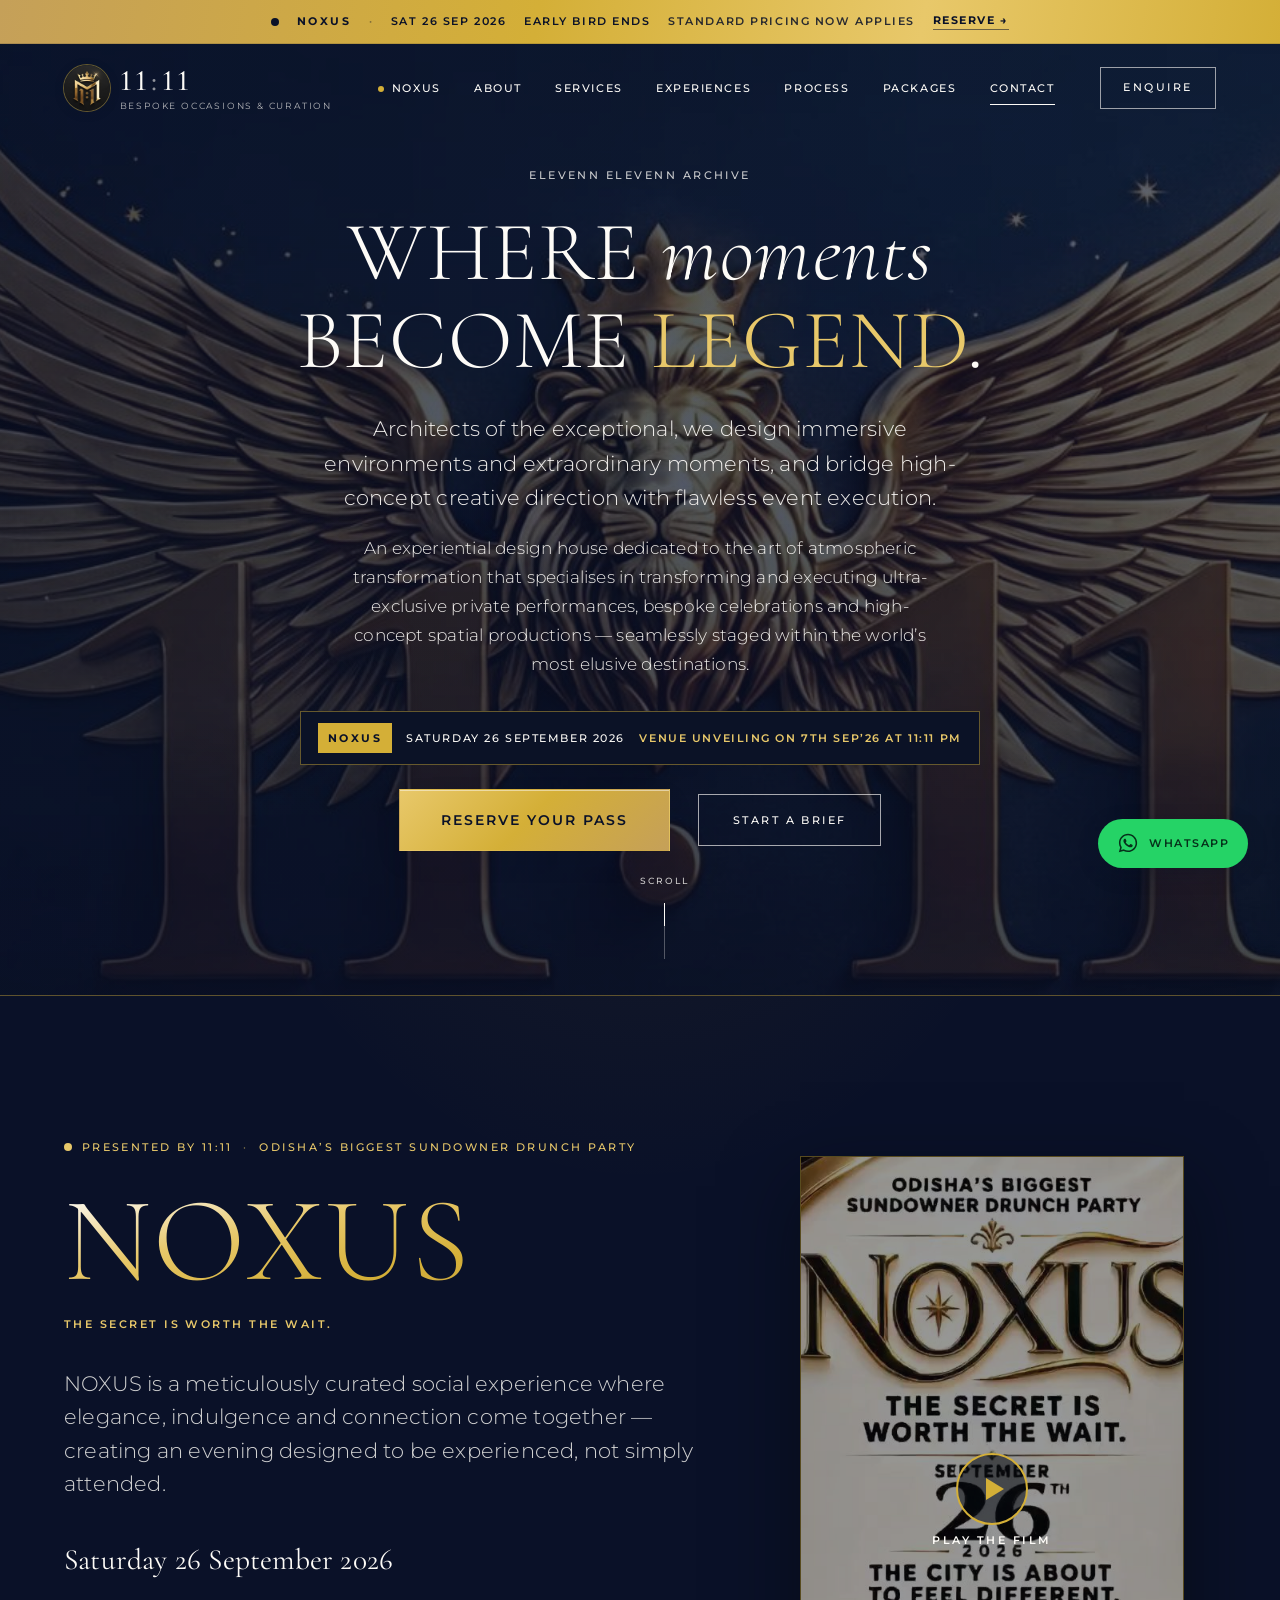
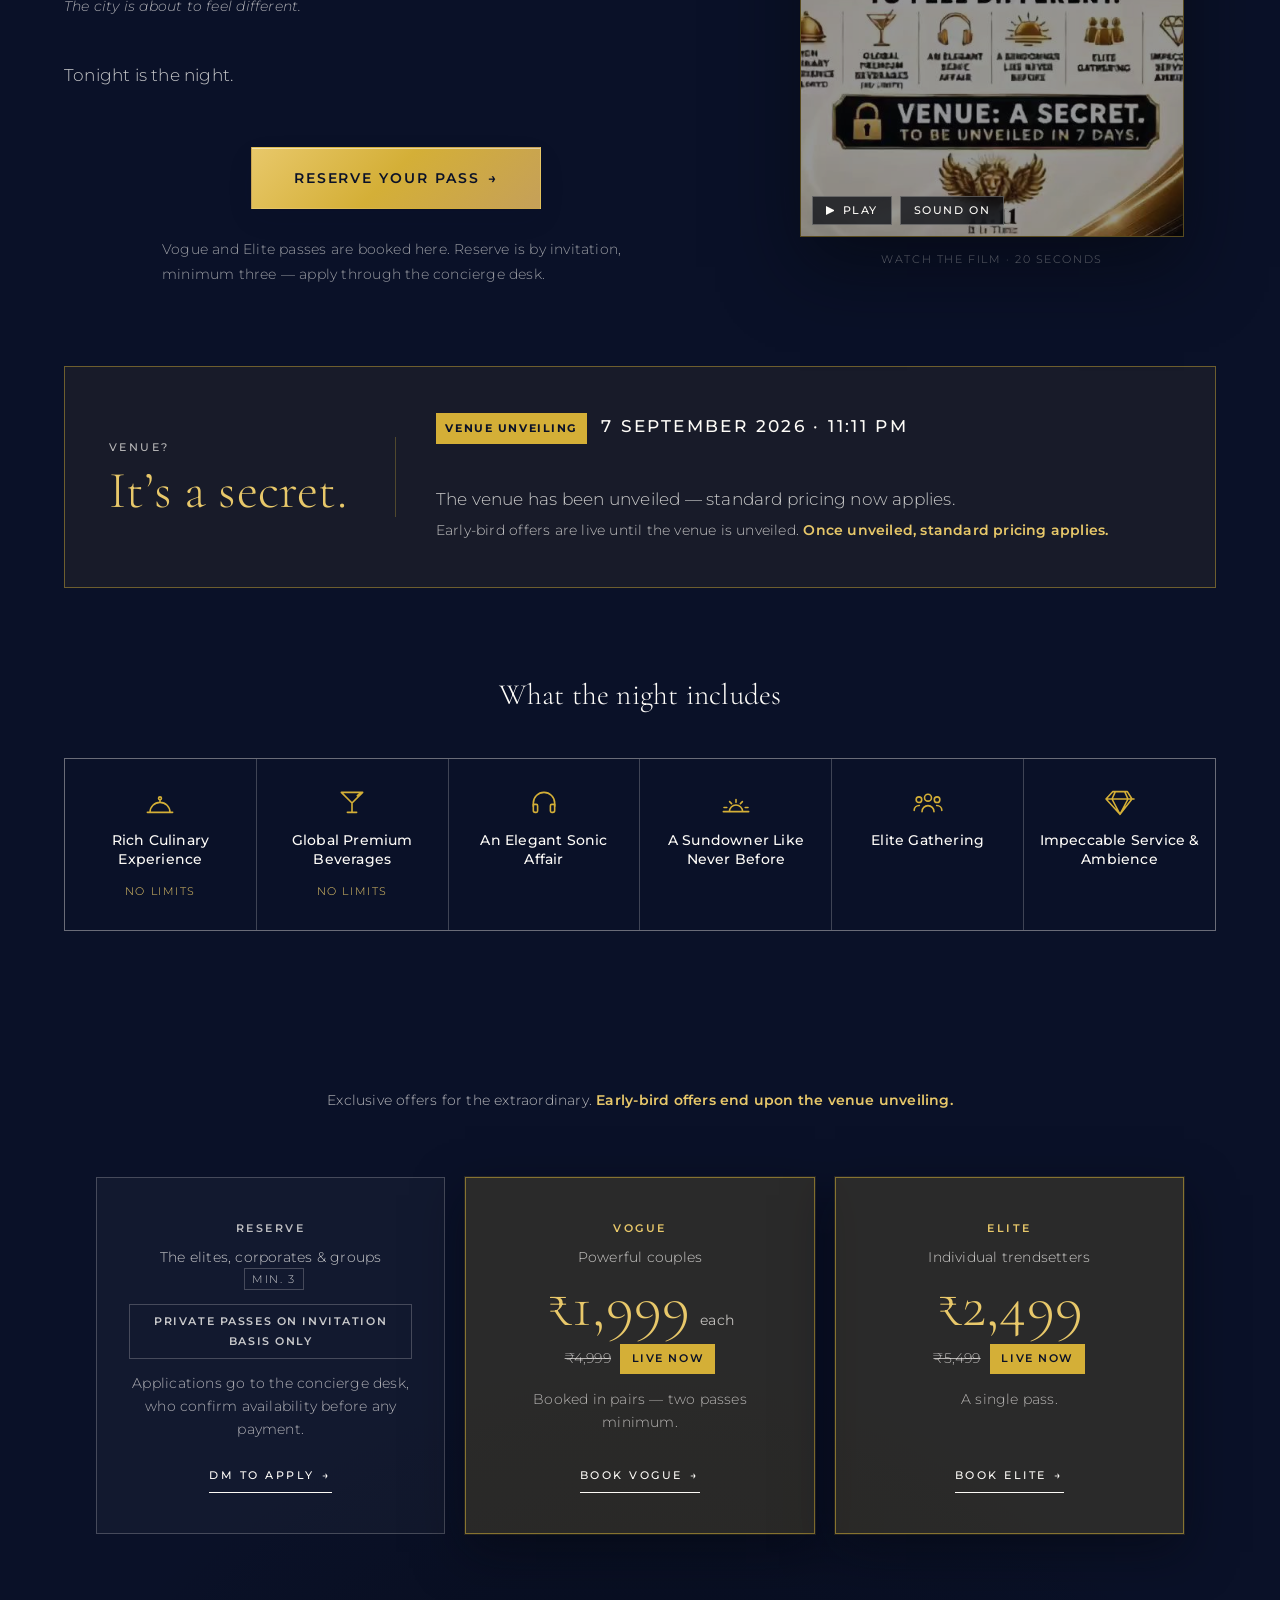
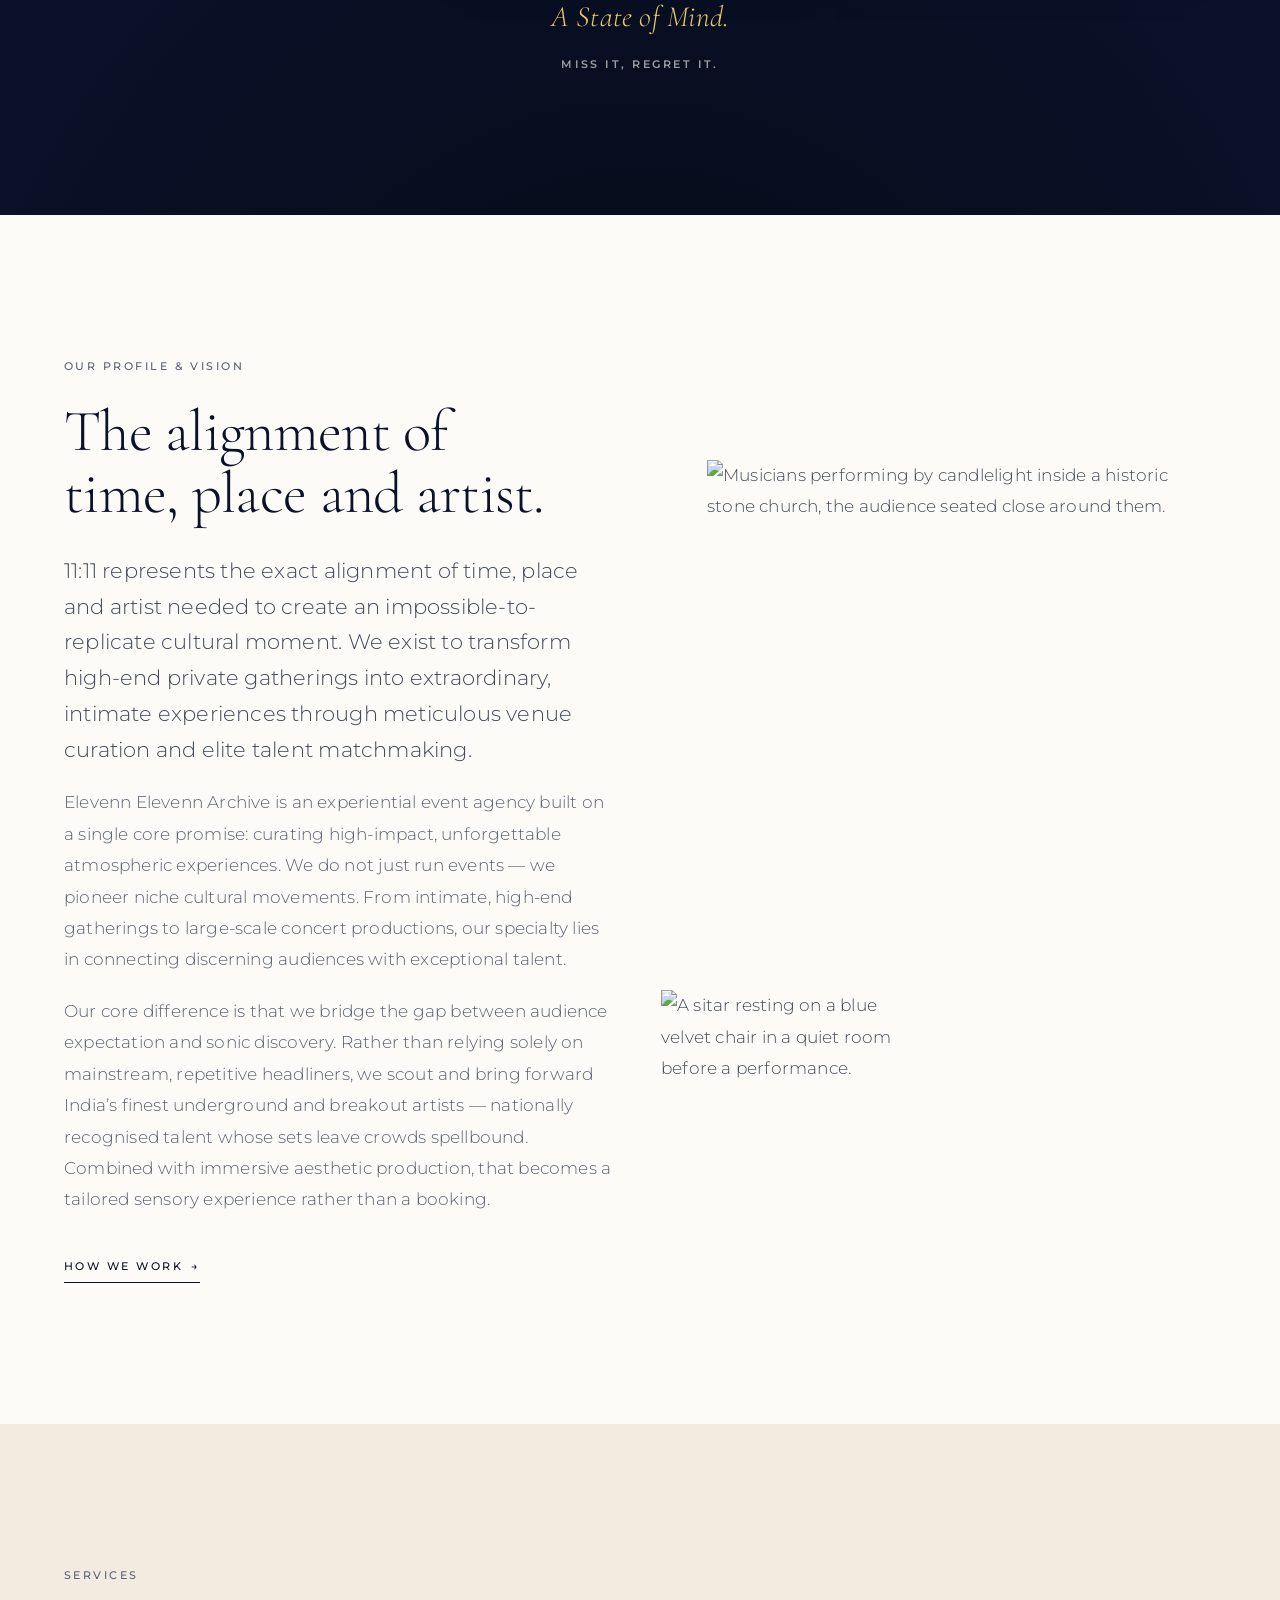
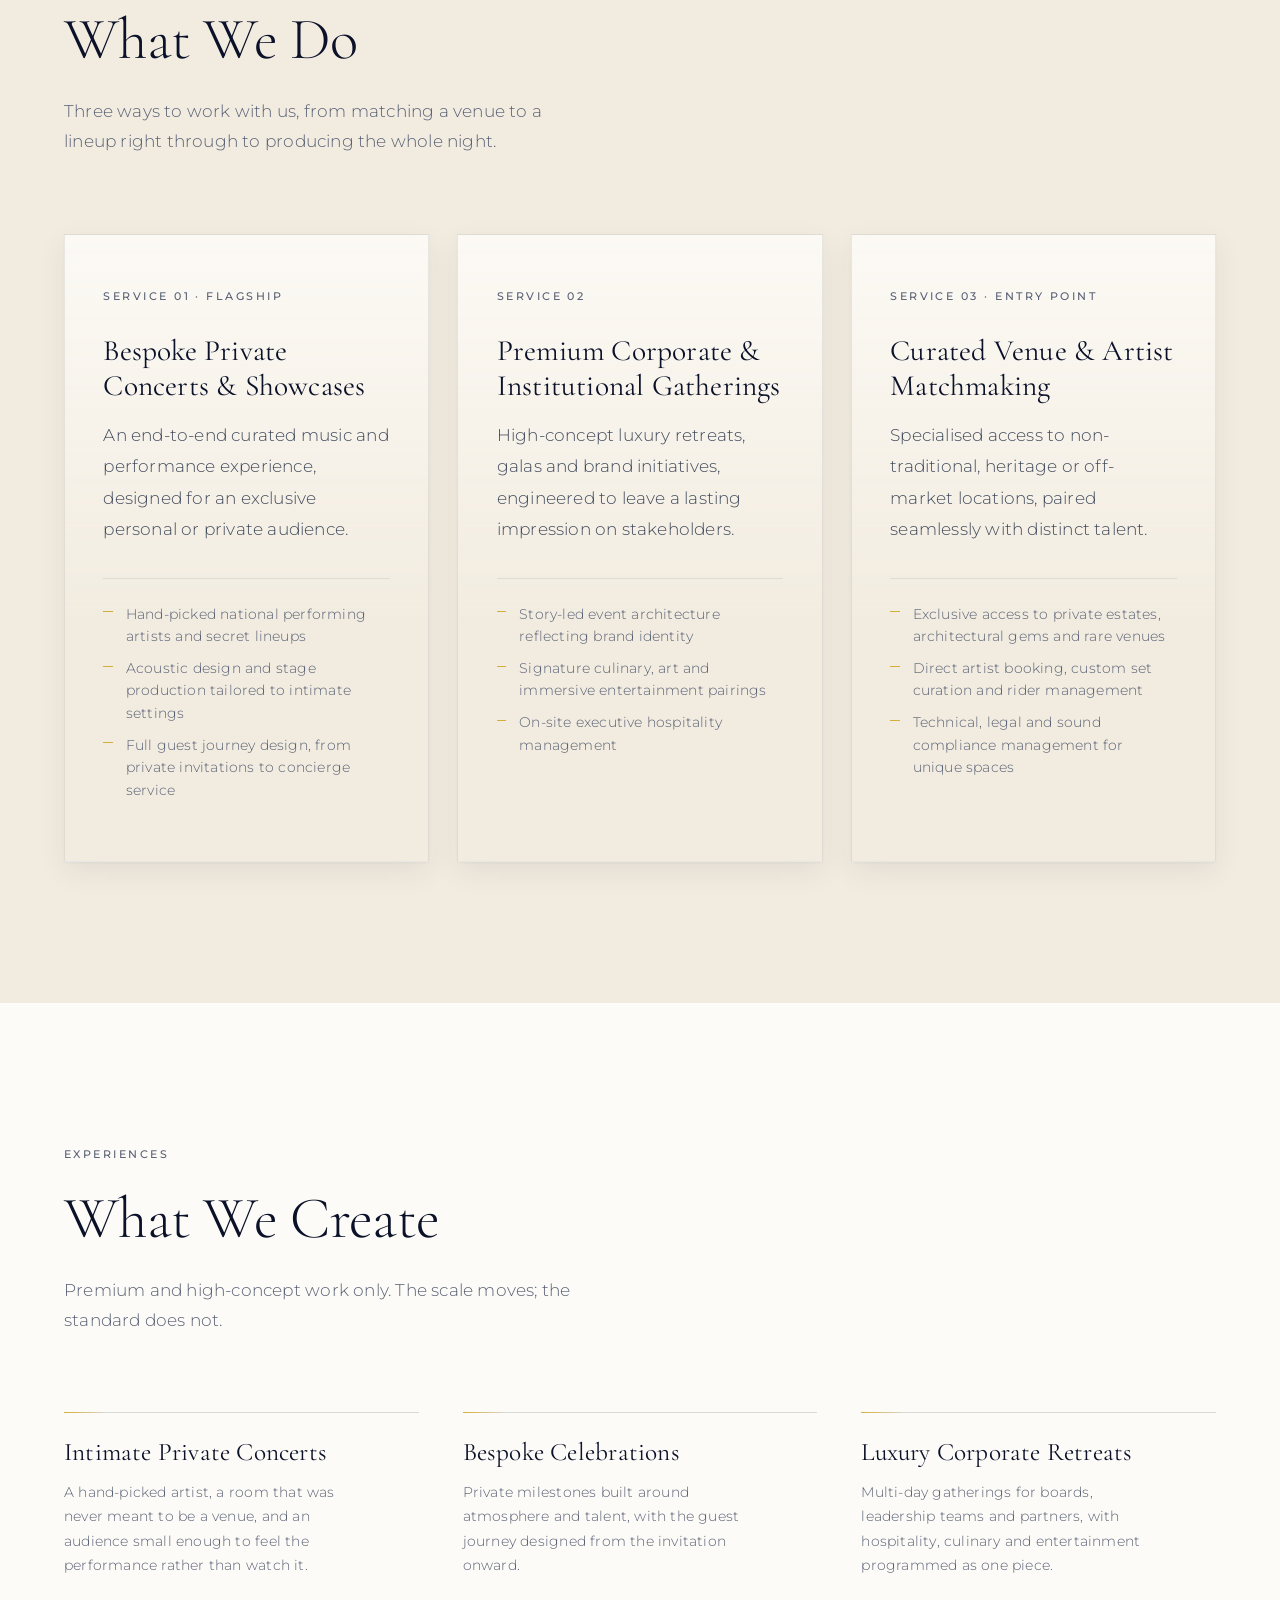
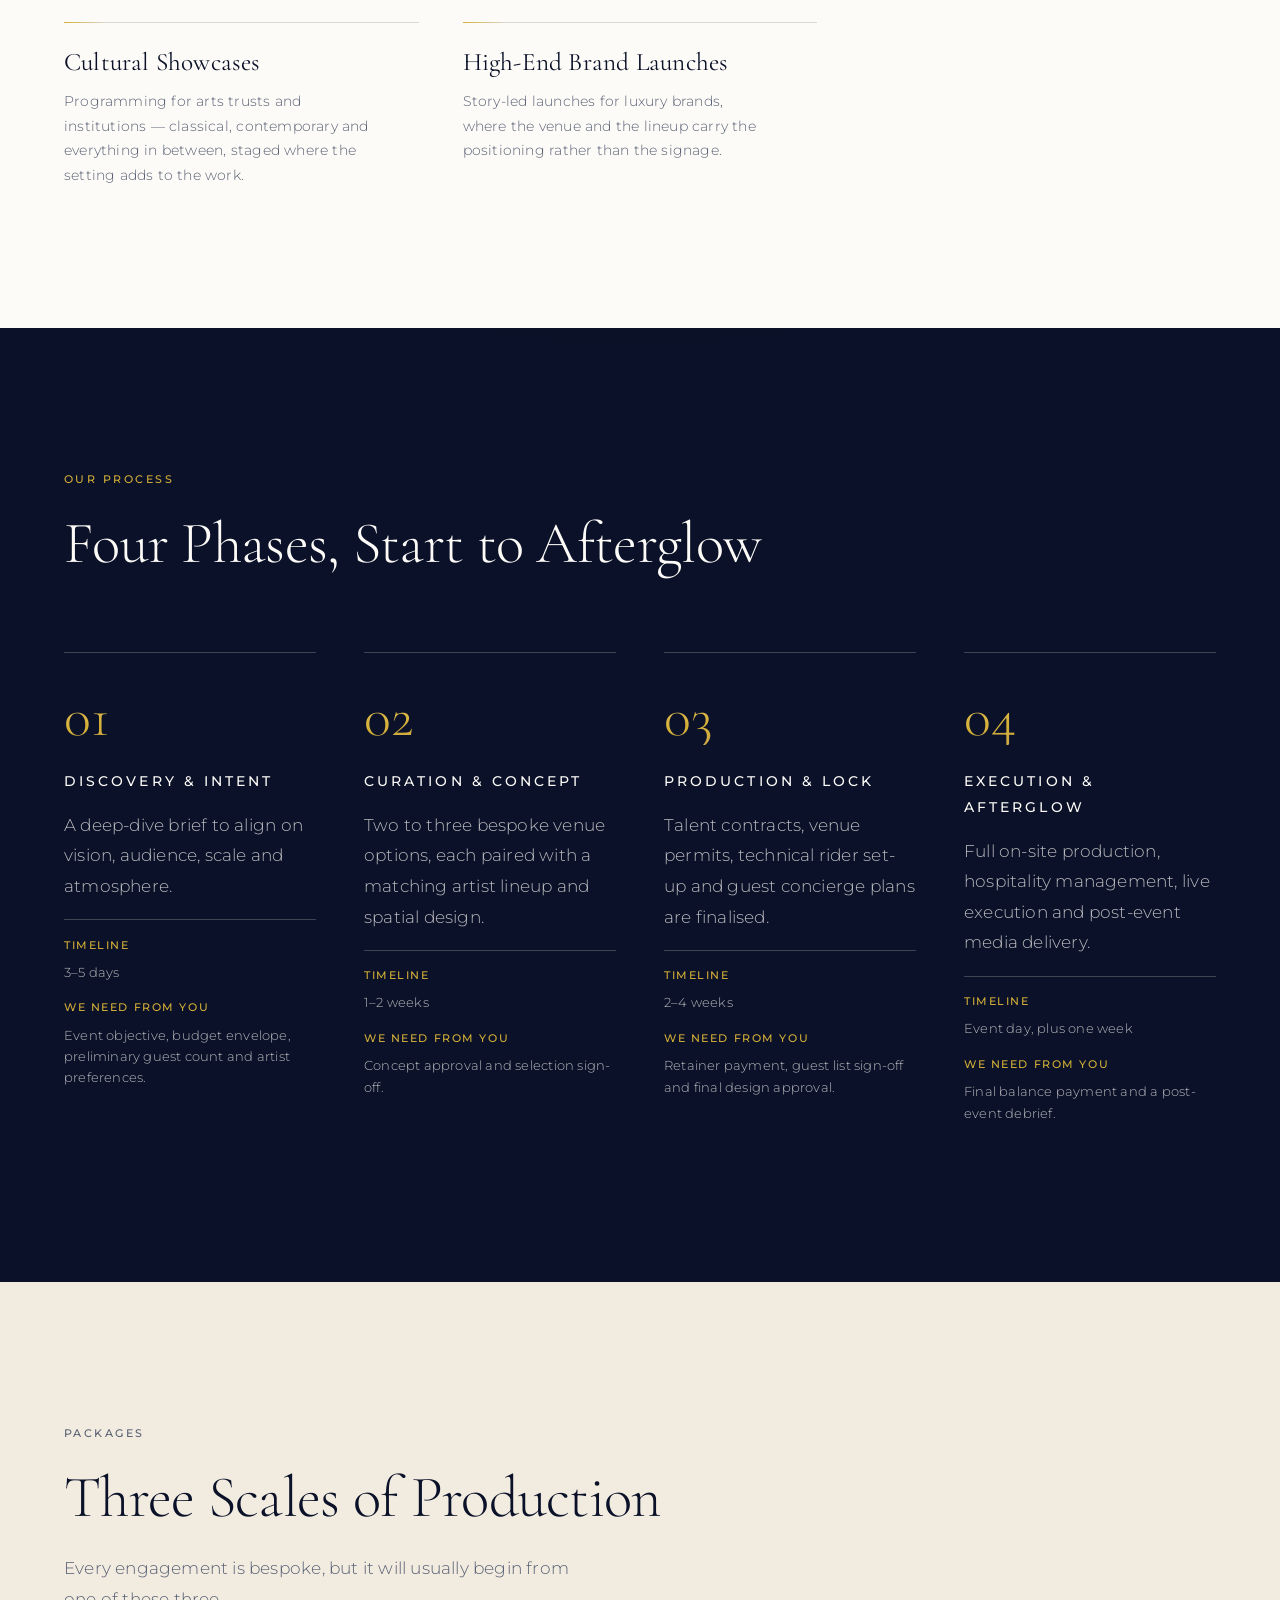
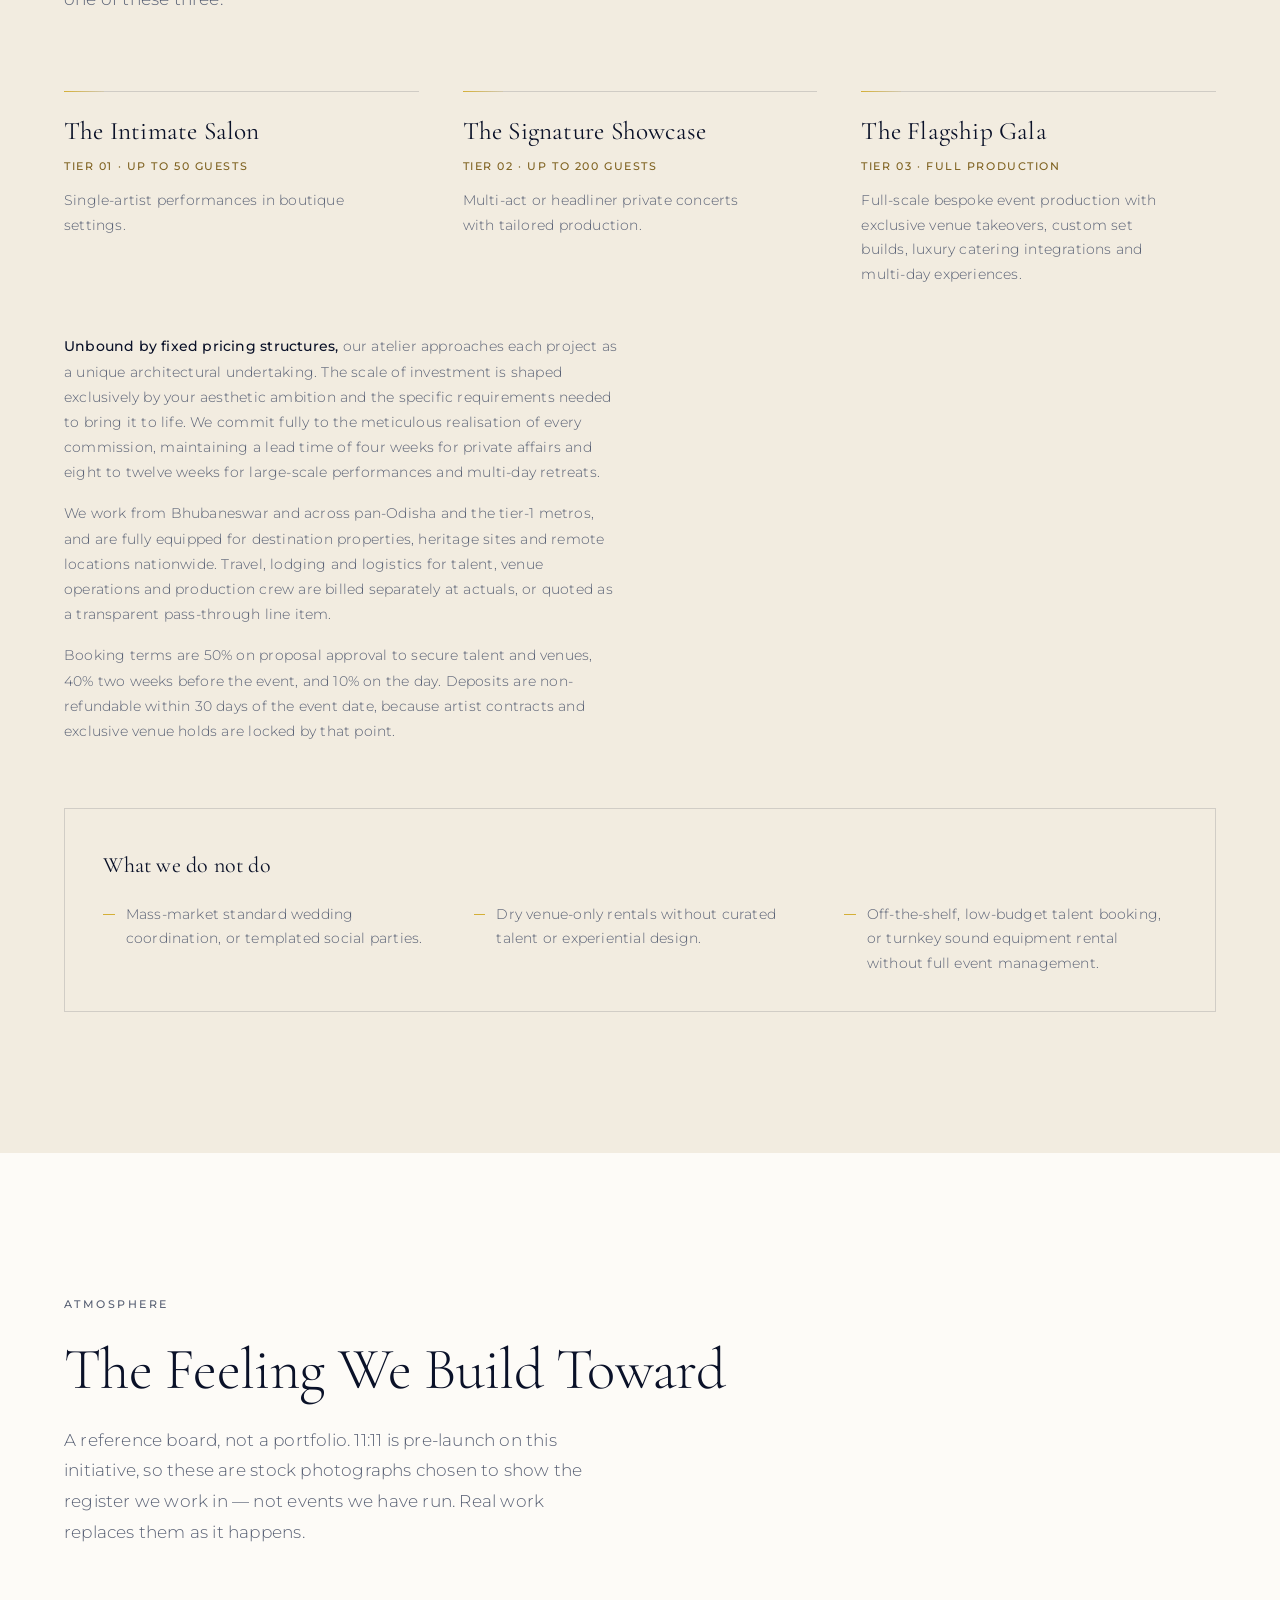
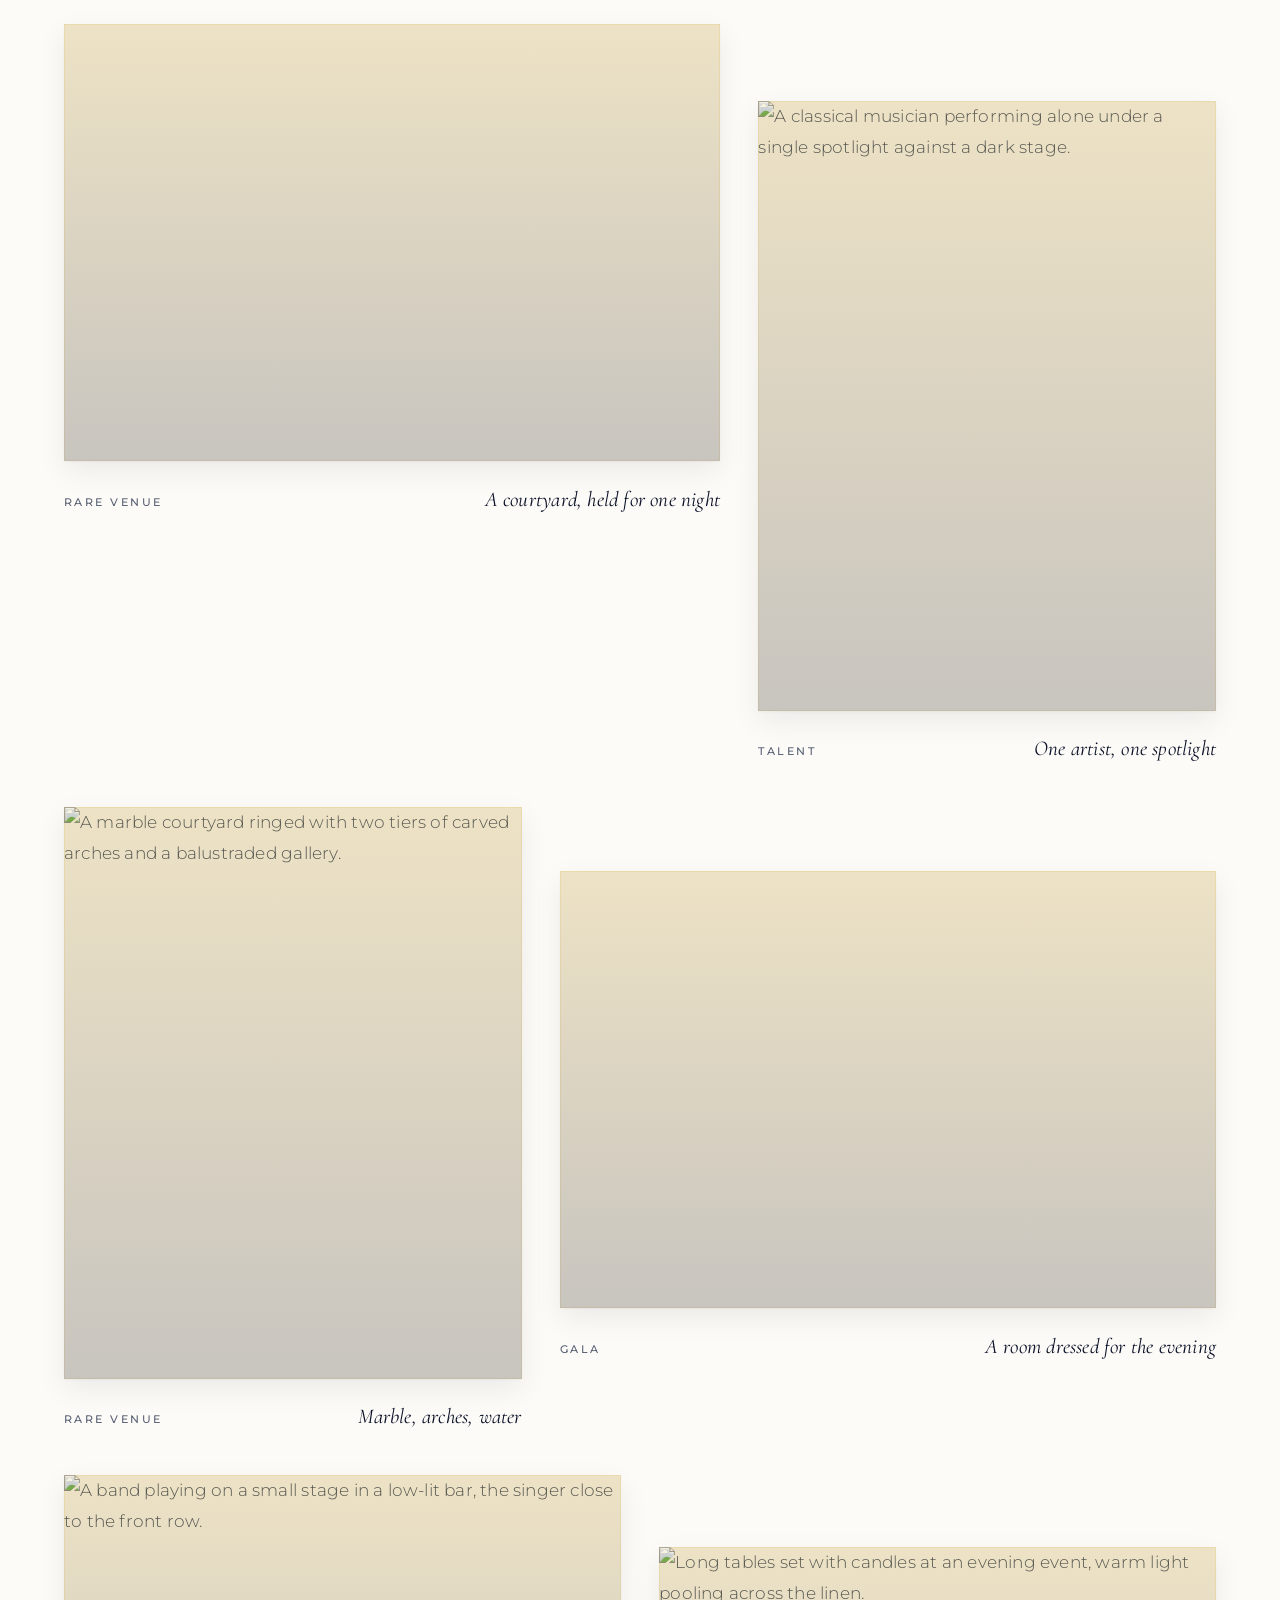
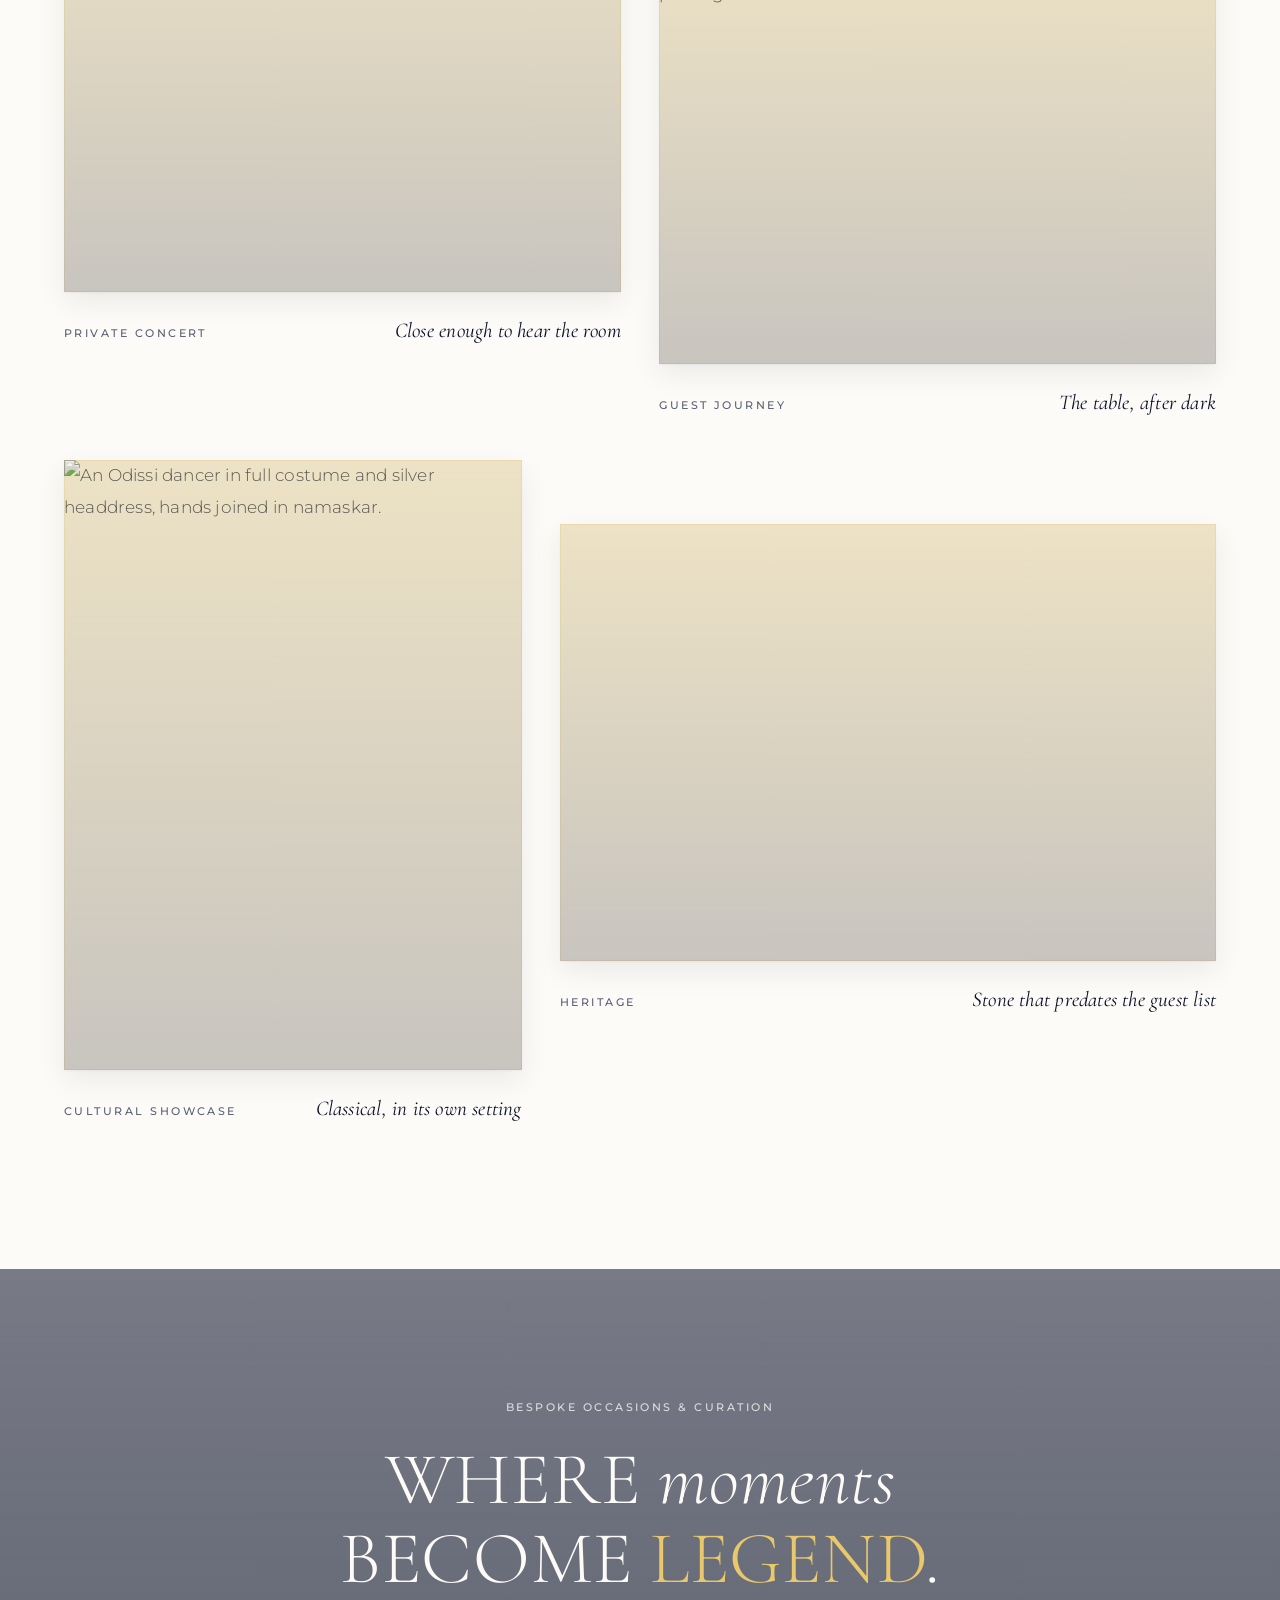
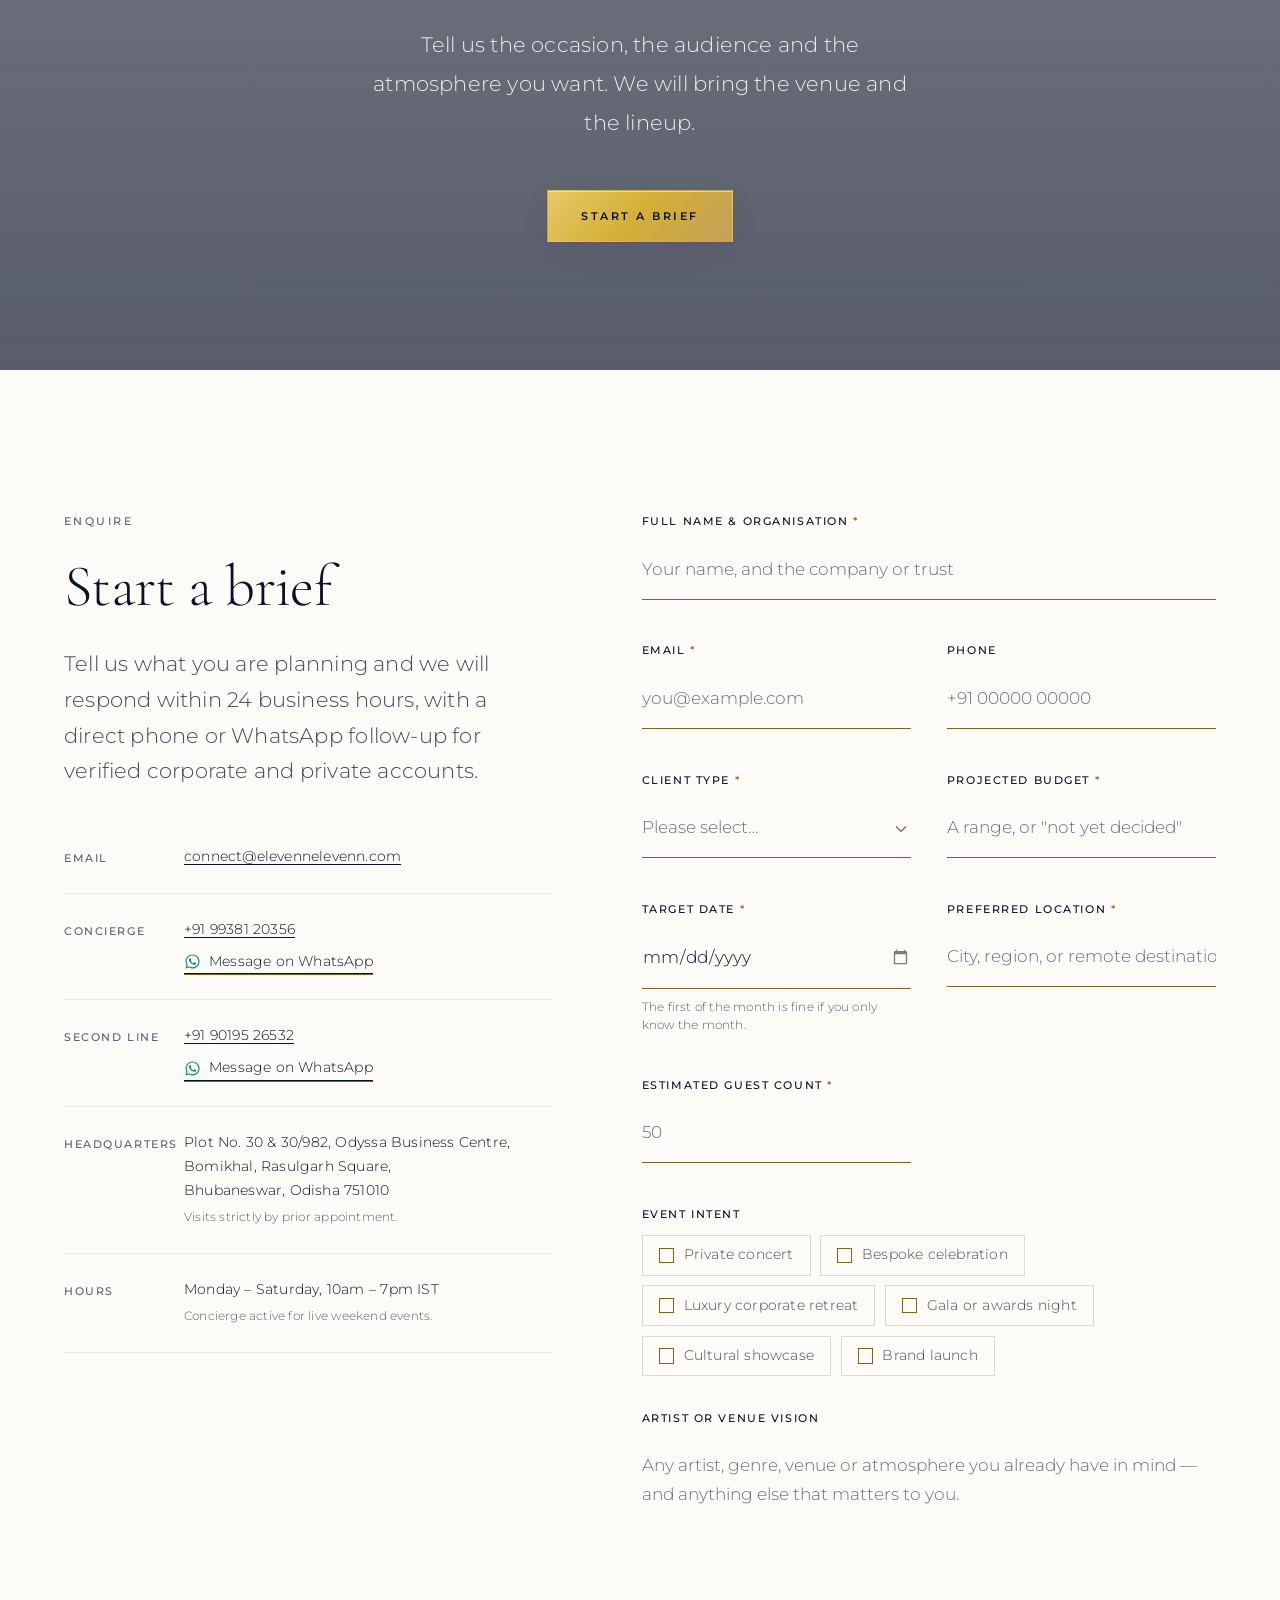
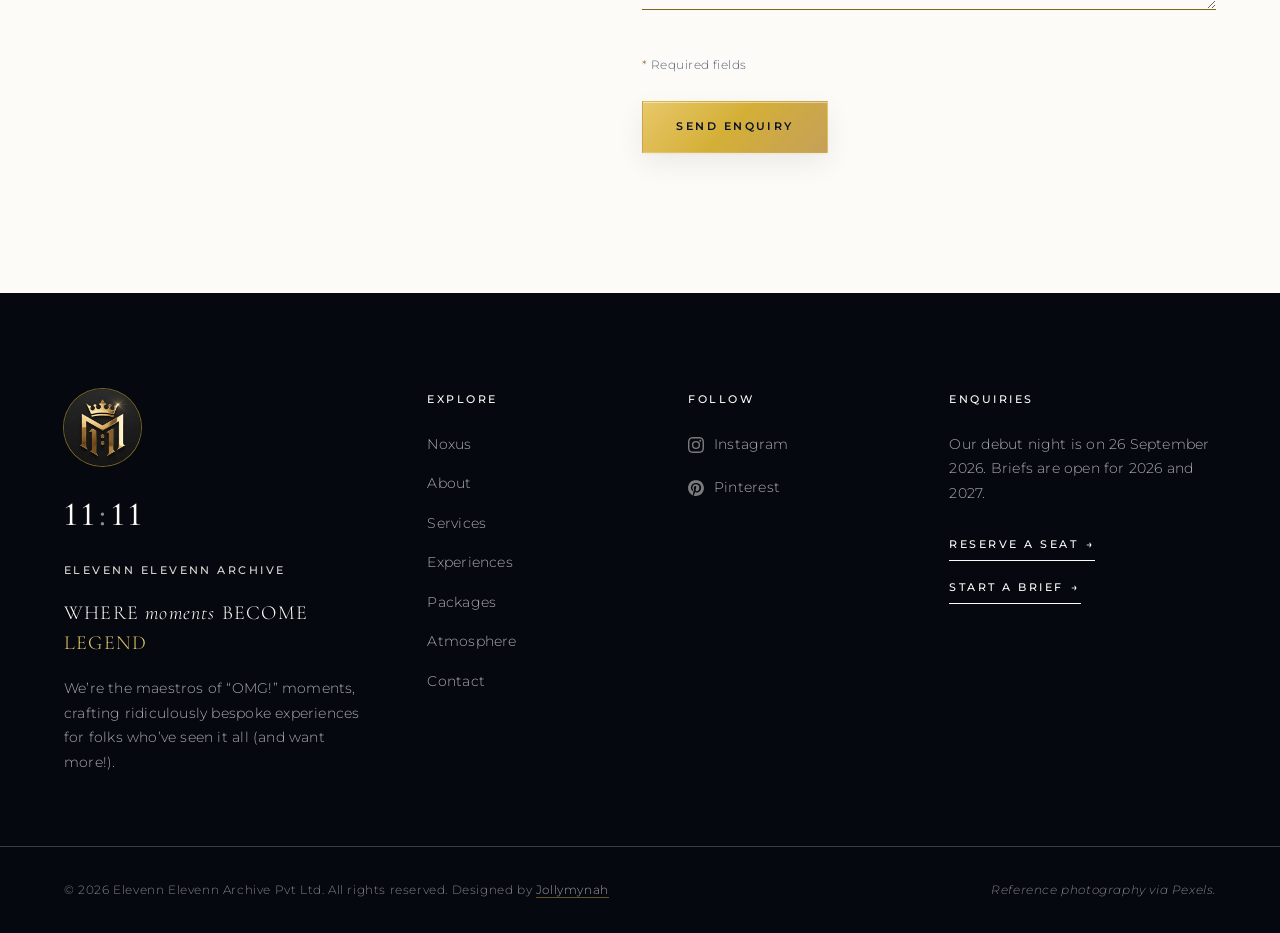
==== commit a07d04bb: "Footer: all rights reserved, designed by Jollymynah The credit line on both pages read "© 2026 Eleve" ====
--- a/index.html
+++ b/index.html
@@ -52,7 +52,7 @@
   <meta property="og:image:alt" content="The 11:11 crest: a crowned lion between outspread golden wings, above the numerals 11:11, on midnight navy.">
   <meta name="twitter:card" content="summary_large_image">
   <meta name="twitter:title" content="NOXUS — The Secret Is Worth The Wait">
-  <meta name="twitter:description" content="Odisha's biggest sundowner drunch party, 26 September 2026. Venue unveiling 7 September, 11:11 PM &mdash; early-bird offers close with it.">
+  <meta name="twitter:description" content="Odisha's biggest sundowner drunch party, 26 September 2026. Venue unveiling 7 September, 11:11 PM — early-bird offers close with it.">
   <meta name="twitter:image" content="https://elevennelevenn.in/images/hero-1600.jpg">
 
   <!-- Typography: editorial serif + clean geometric sans.
@@ -80,7 +80,7 @@
        page updates, the capitals and the gold do not. Bump the date whenever
        css/style.css or js/script.js changes and every browser fetches it fresh;
        the same string is on the <script> tag at the end of <body>. -->
-  <link rel="stylesheet" href="css/style.css?v=2026-09-02f">
+  <link rel="stylesheet" href="css/style.css?v=2026-09-02g">
 
   <!--
     Structured data for Elevenn Elevenn Archive Pvt Ltd, trading as 11:11.
@@ -1692,9 +1692,9 @@
 
     <div class="container site-footer__bar">
       <p class="site-footer__copy">
-        &copy; 2026 Elevenn Elevenn Archive Pvt Ltd
+        &copy; 2026 Elevenn Elevenn Archive Pvt Ltd. All rights reserved.
         <span class="site-footer__assoc">
-          in association with
+          Designed by
           <!-- Verified 2 Sept 2026: www.jollymynah.com resolves and redirects to
                the apex, so the link points straight at the apex to save the hop.
                "Jollymynah" is the spelling their own page title uses. -->
@@ -1731,6 +1731,6 @@
     <span class="wa-float__label">WhatsApp</span>
   </a>
 
-  <script src="js/script.js?v=2026-09-02f"></script>
+  <script src="js/script.js?v=2026-09-02g"></script>
 </body>
 </html>
--- a/css/style.css
+++ b/css/style.css
@@ -3712,10 +3712,15 @@
 }
 .site-footer__fineprint { font-style: italic; }
 
-/* The build credit, as a second clause on the copyright line rather than a row
-   of its own: it belongs to that sentence, and a separate line would give it
-   more weight in the footer than the registered company above it.
-   It wraps to its own line below 480px, where the two will not share one. */
+/* The build credit sits on the copyright line rather than taking a row of its
+   own: a separate line would give it more weight in the footer than the
+   registered company above it. It wraps to its own line below 480px, where the
+   two will not share one.
+   No " — " separator any more. It used to join two halves of one sentence
+   ("...Pvt Ltd — in association with Jollymynah"); the line now ends in "All
+   rights reserved." and the full stop does that job, so a dash on top of it
+   would be doubling up. The space between the two comes from the newline in
+   the markup, and the mobile block rule below no longer has a dash to hide. */
 /* No max-width: the credit belongs on the copyright line, and capping the
    measure only forced "in association with" onto a second row. The footer bar
    is already a wrapping flex row, so the fineprint moves down on its own when
@@ -3725,7 +3730,6 @@
    --navy-deep it has to clear 4.5:1, and paper at 42% measures 3.93:1 — it
    inherits the bar's own 50% instead, which measures 5.20:1. The link beside
    it carries the emphasis rather than the surrounding words carrying less. */
-.site-footer__assoc::before { content: " — "; }
 .site-footer__assoc a {
   color: rgb(var(--paper-rgb) / 0.62);
   border-bottom: 1px solid rgb(var(--gold-rgb) / 0.45);
@@ -3738,7 +3742,6 @@
 }
 @media (max-width: 479px) {
   .site-footer__assoc { display: block; }
-  .site-footer__assoc::before { content: none; }
 }
 
 /* At the very bottom of the page the floating WhatsApp button lands on top of
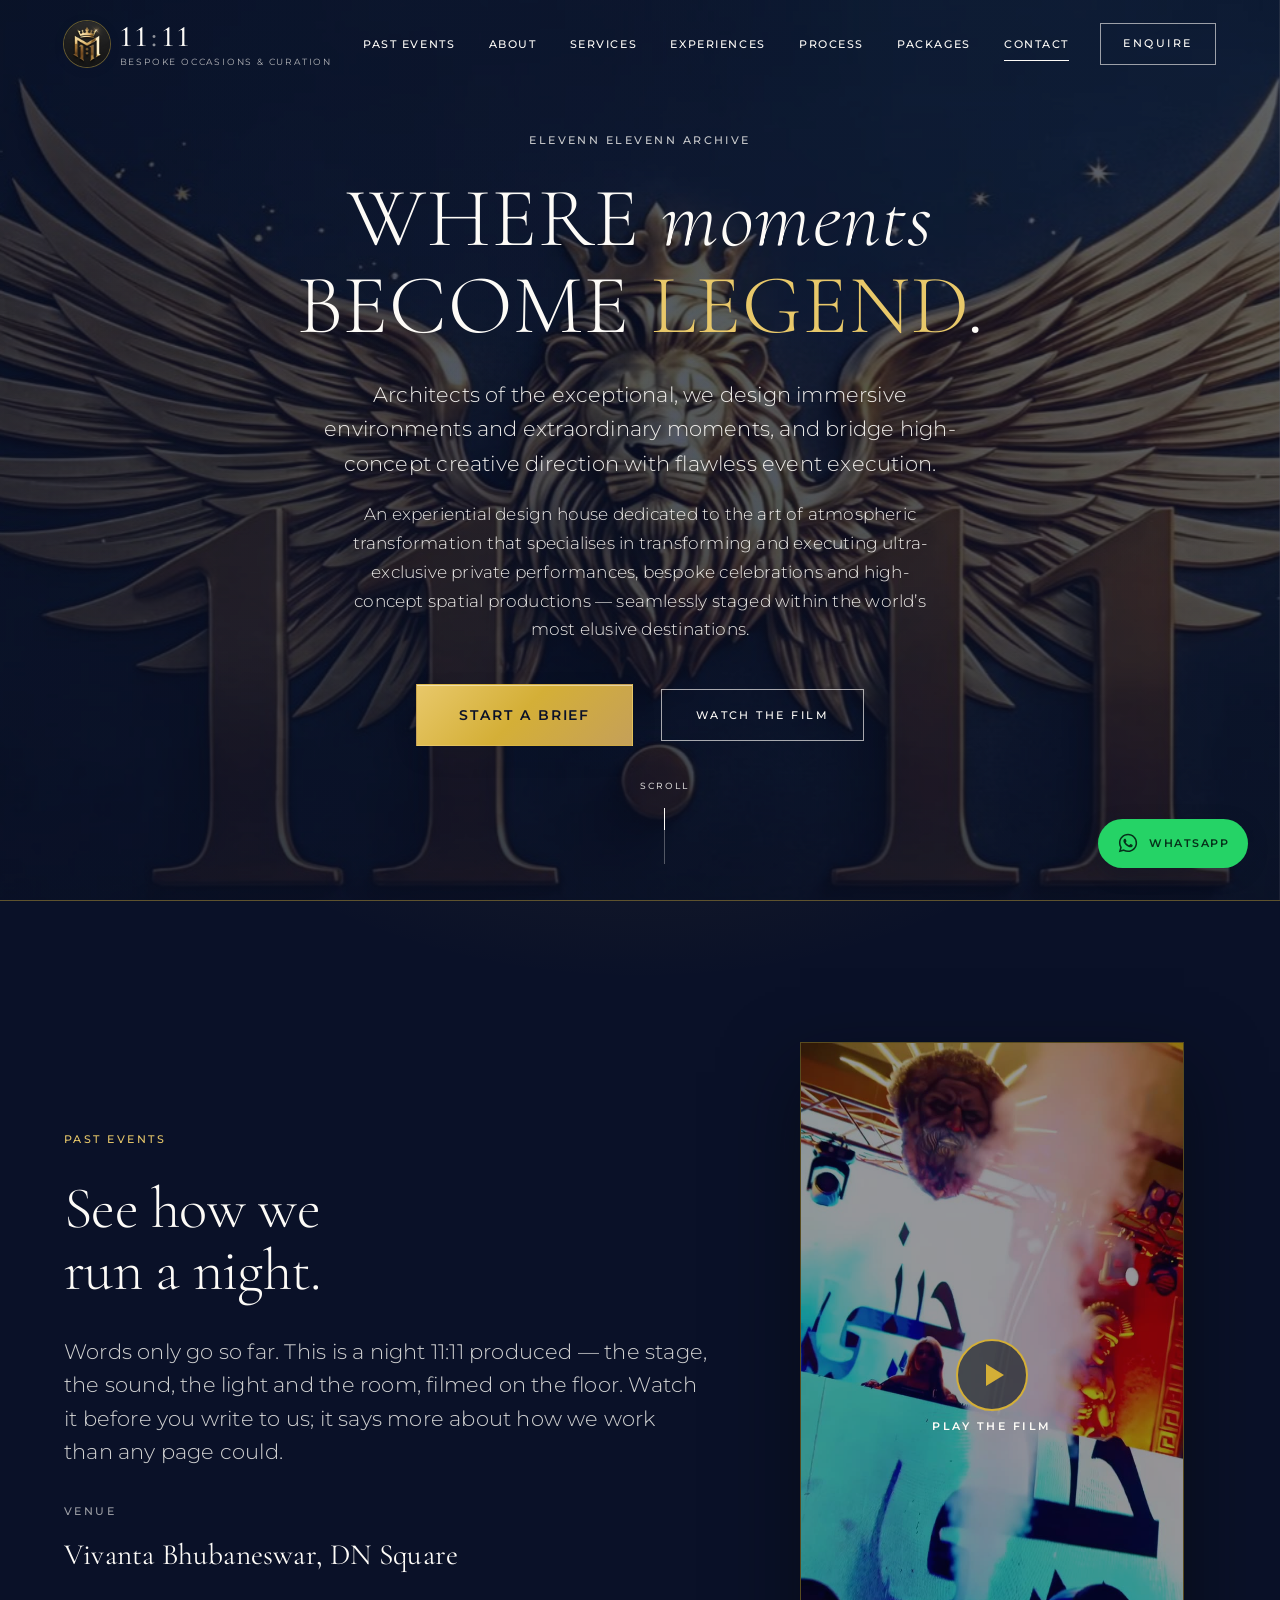
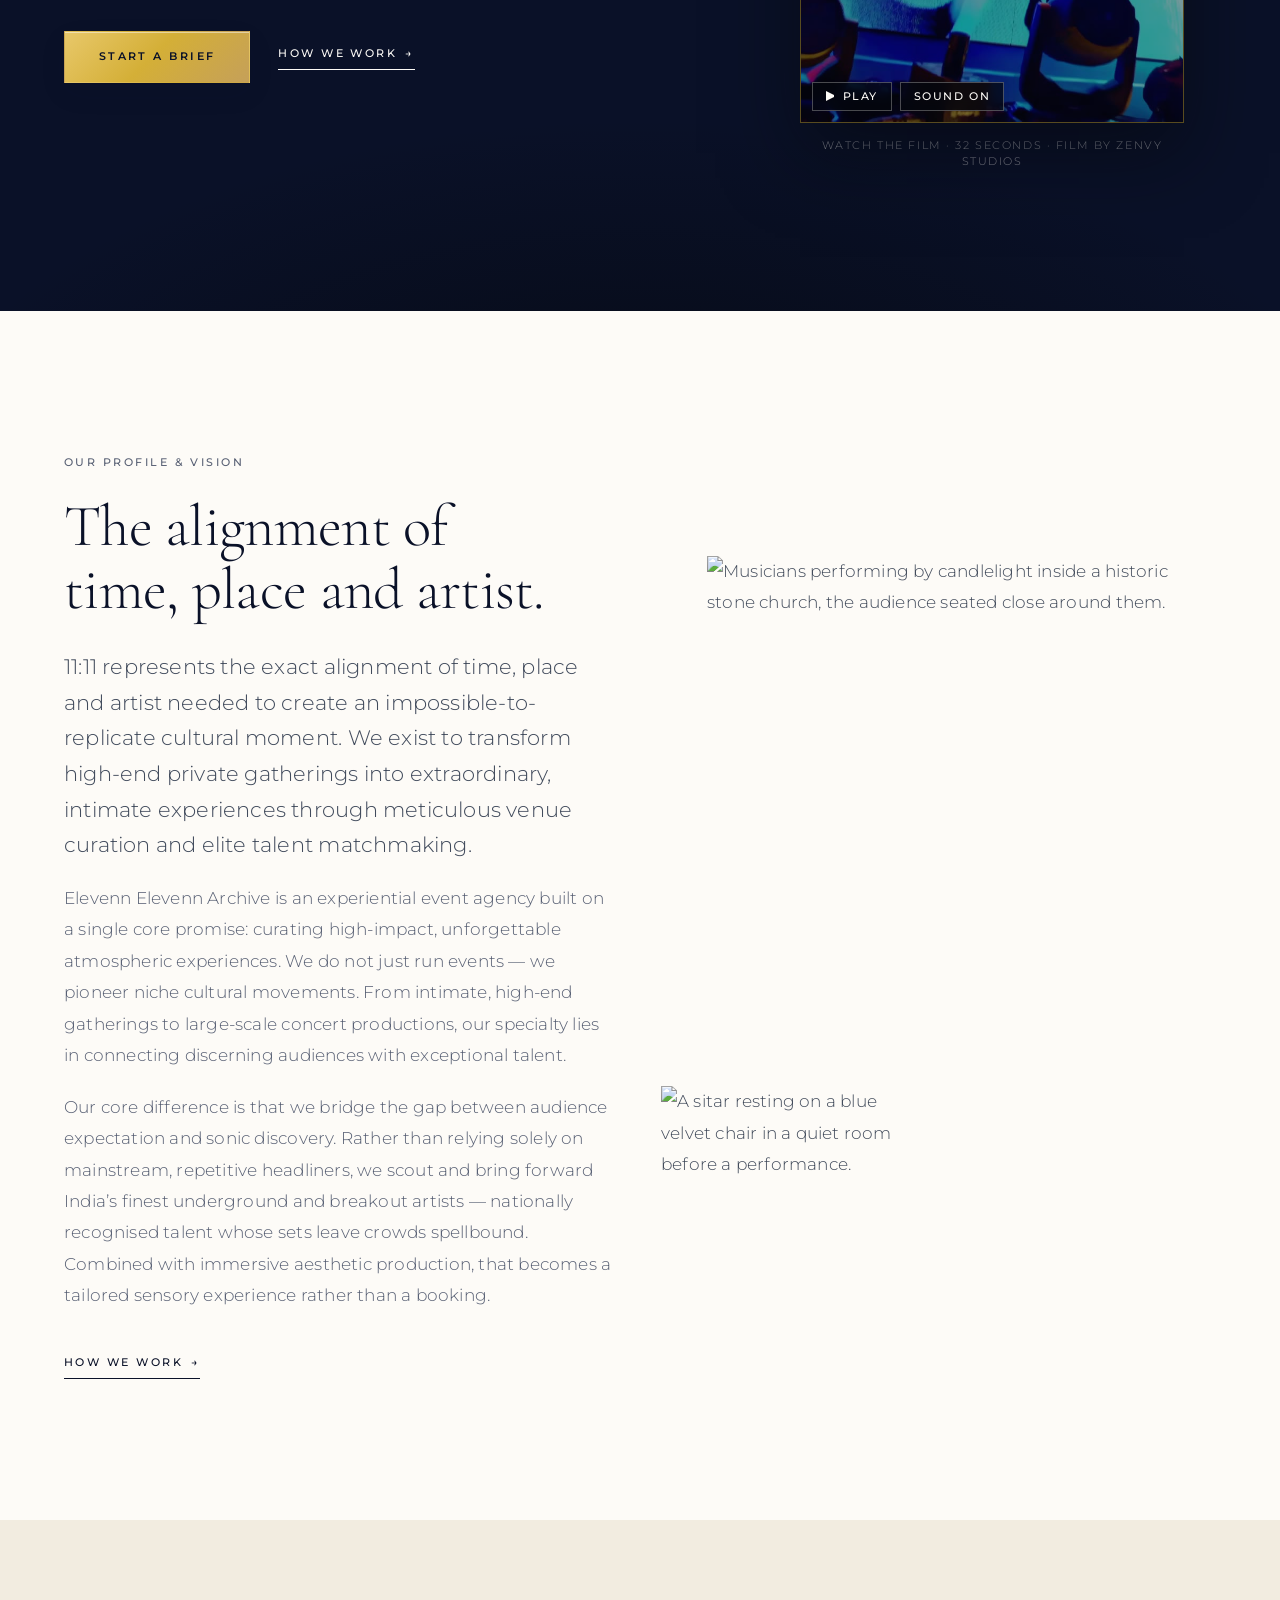
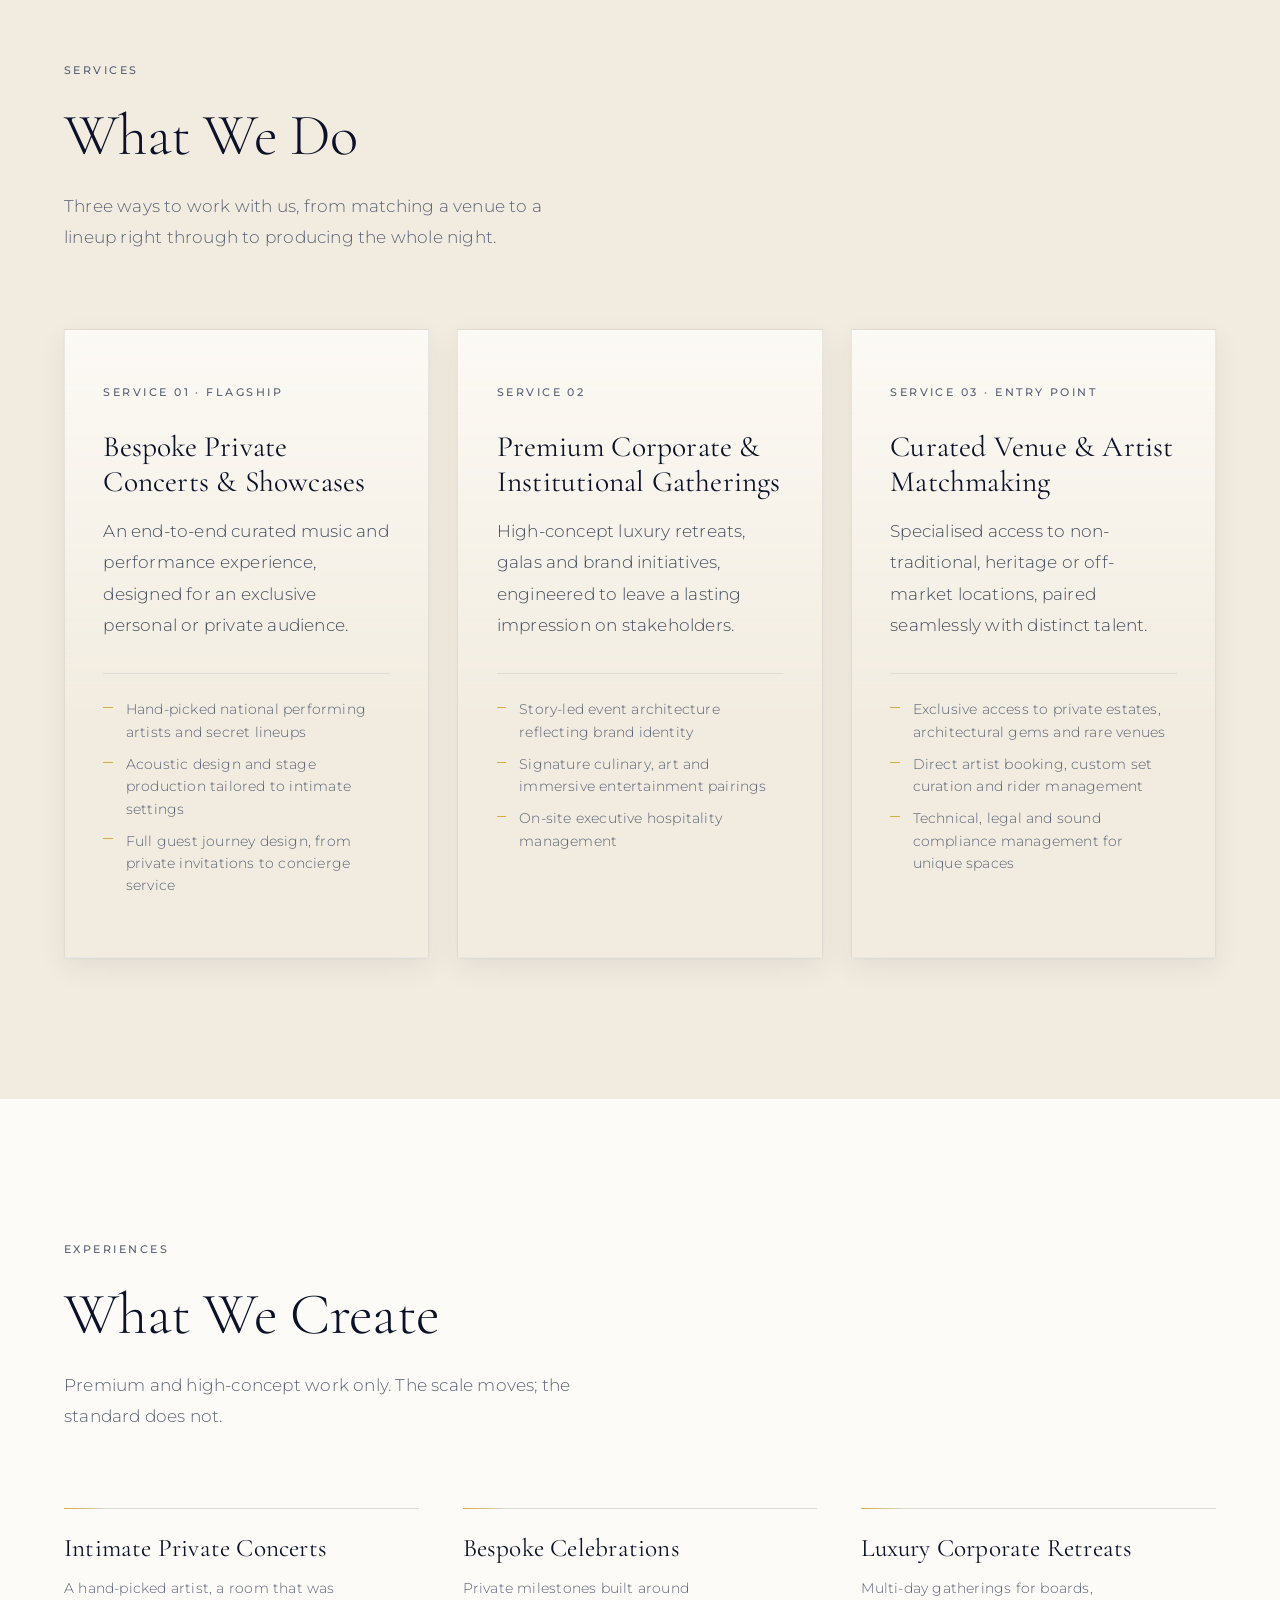
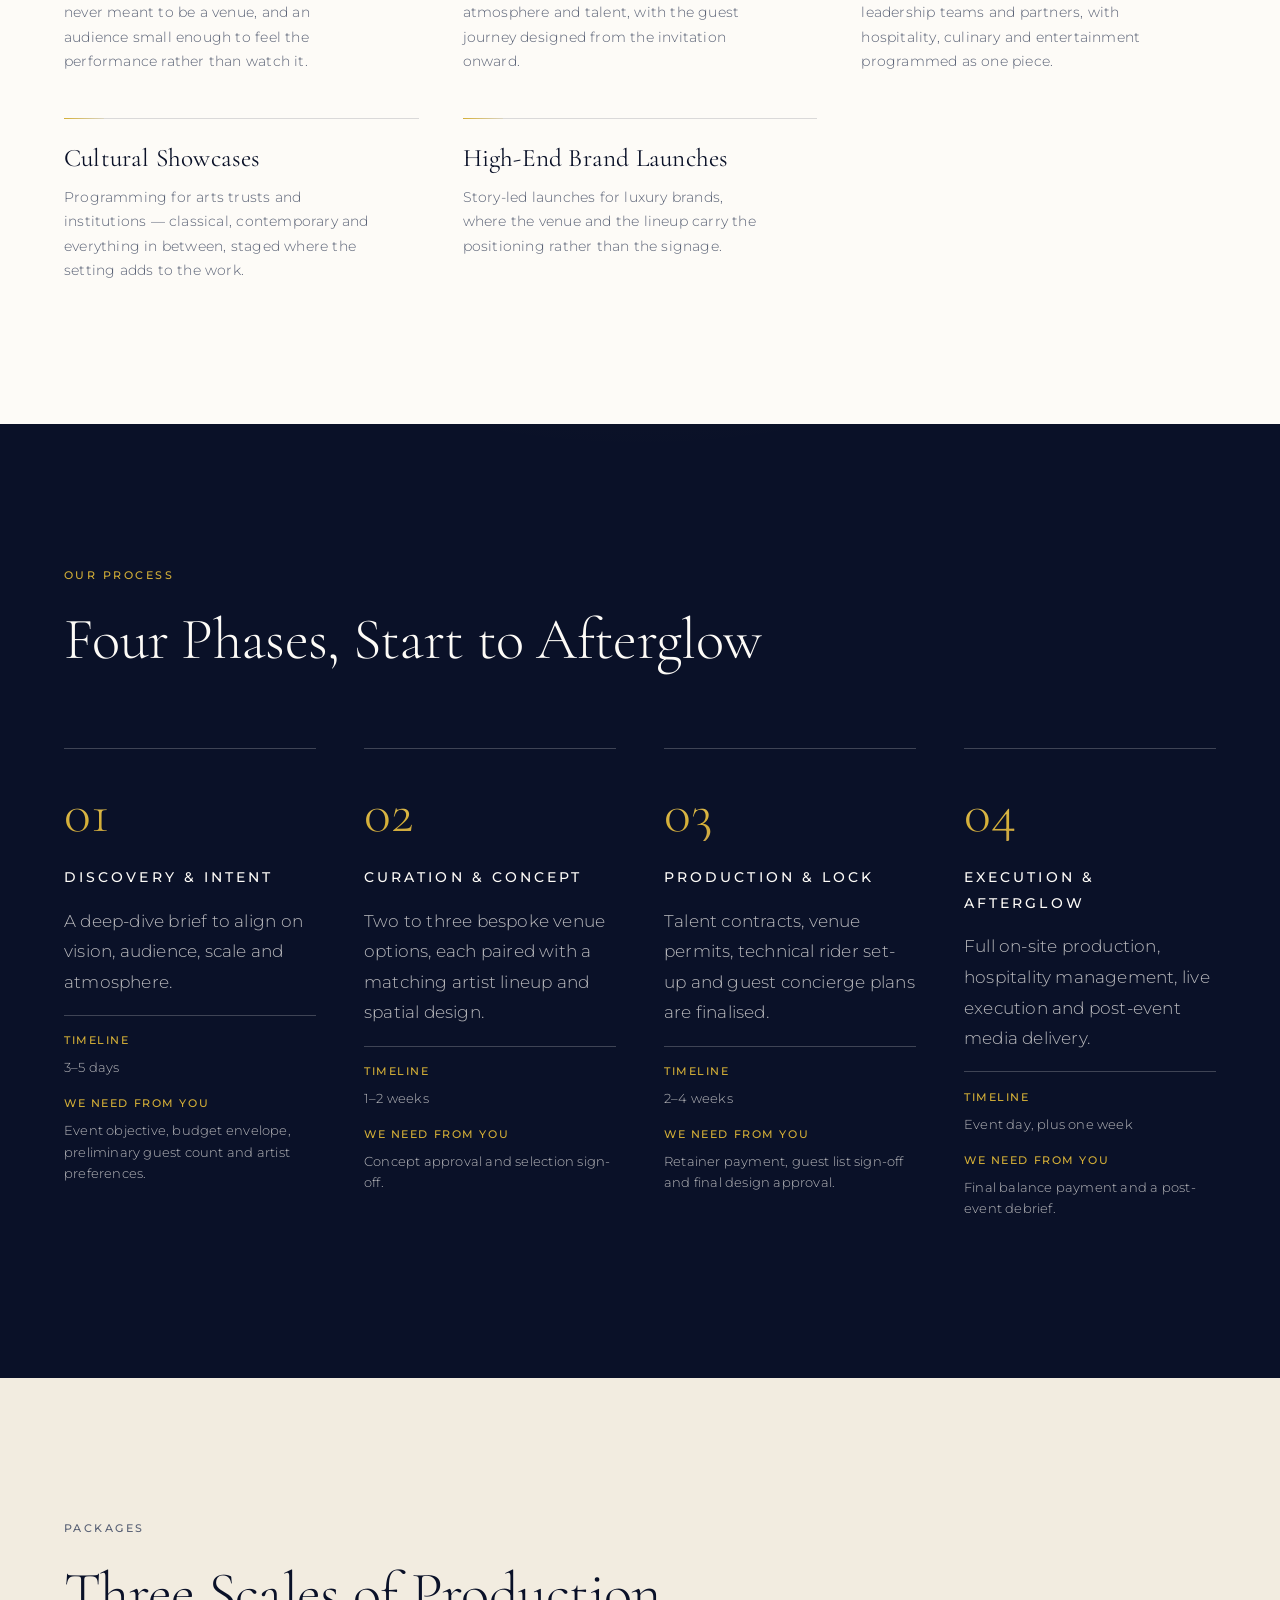
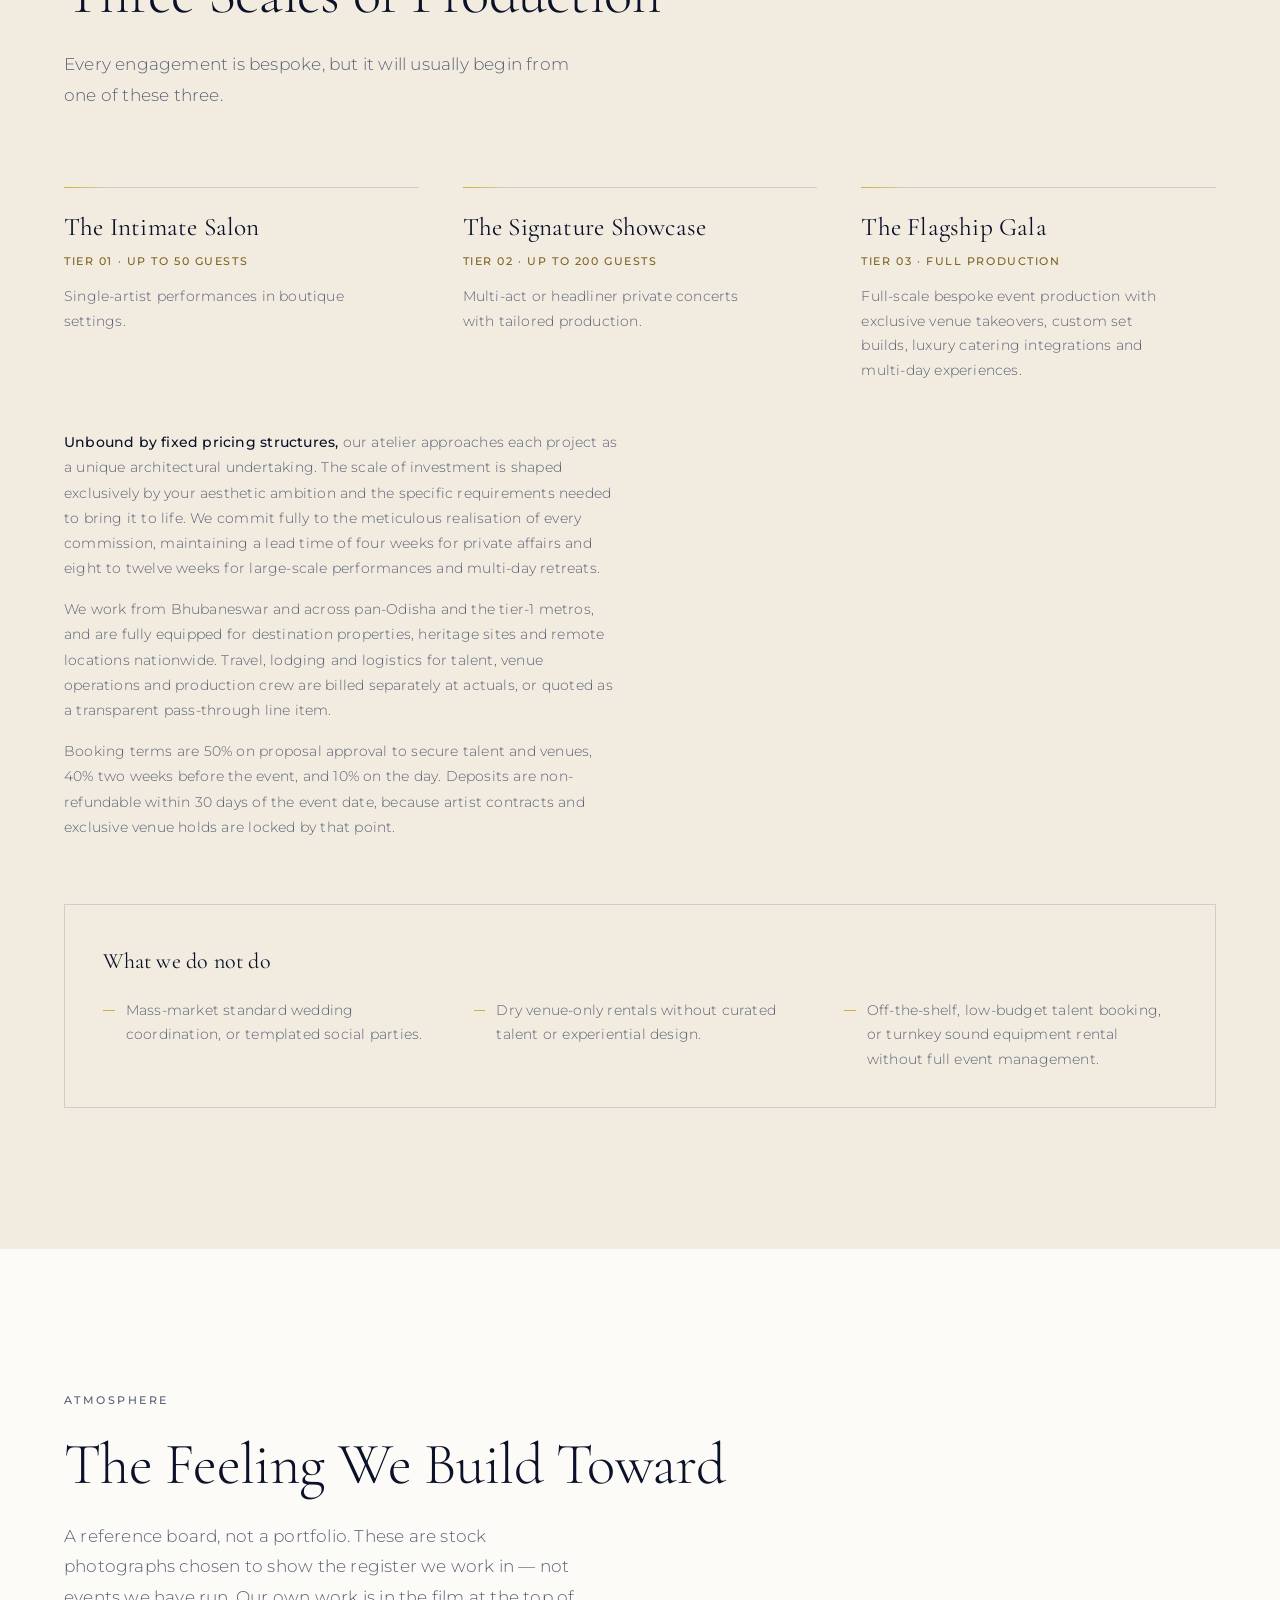
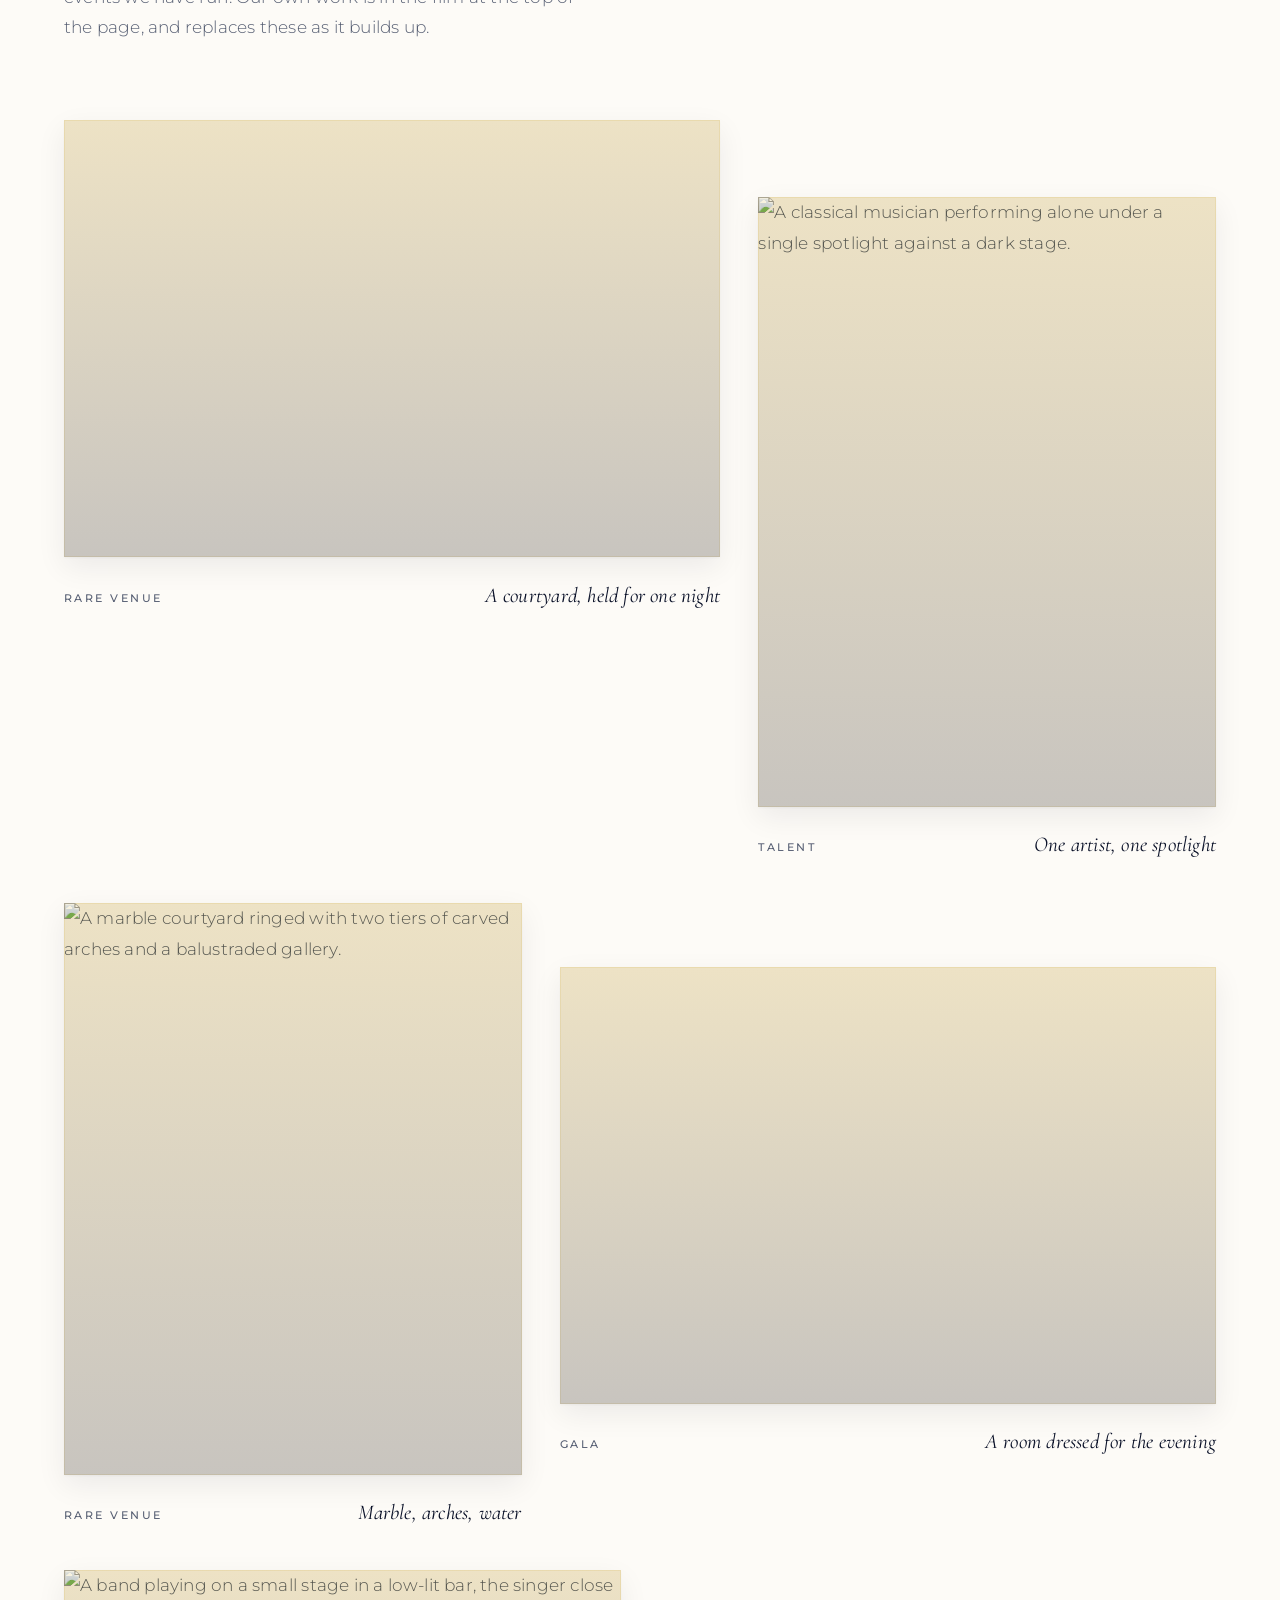
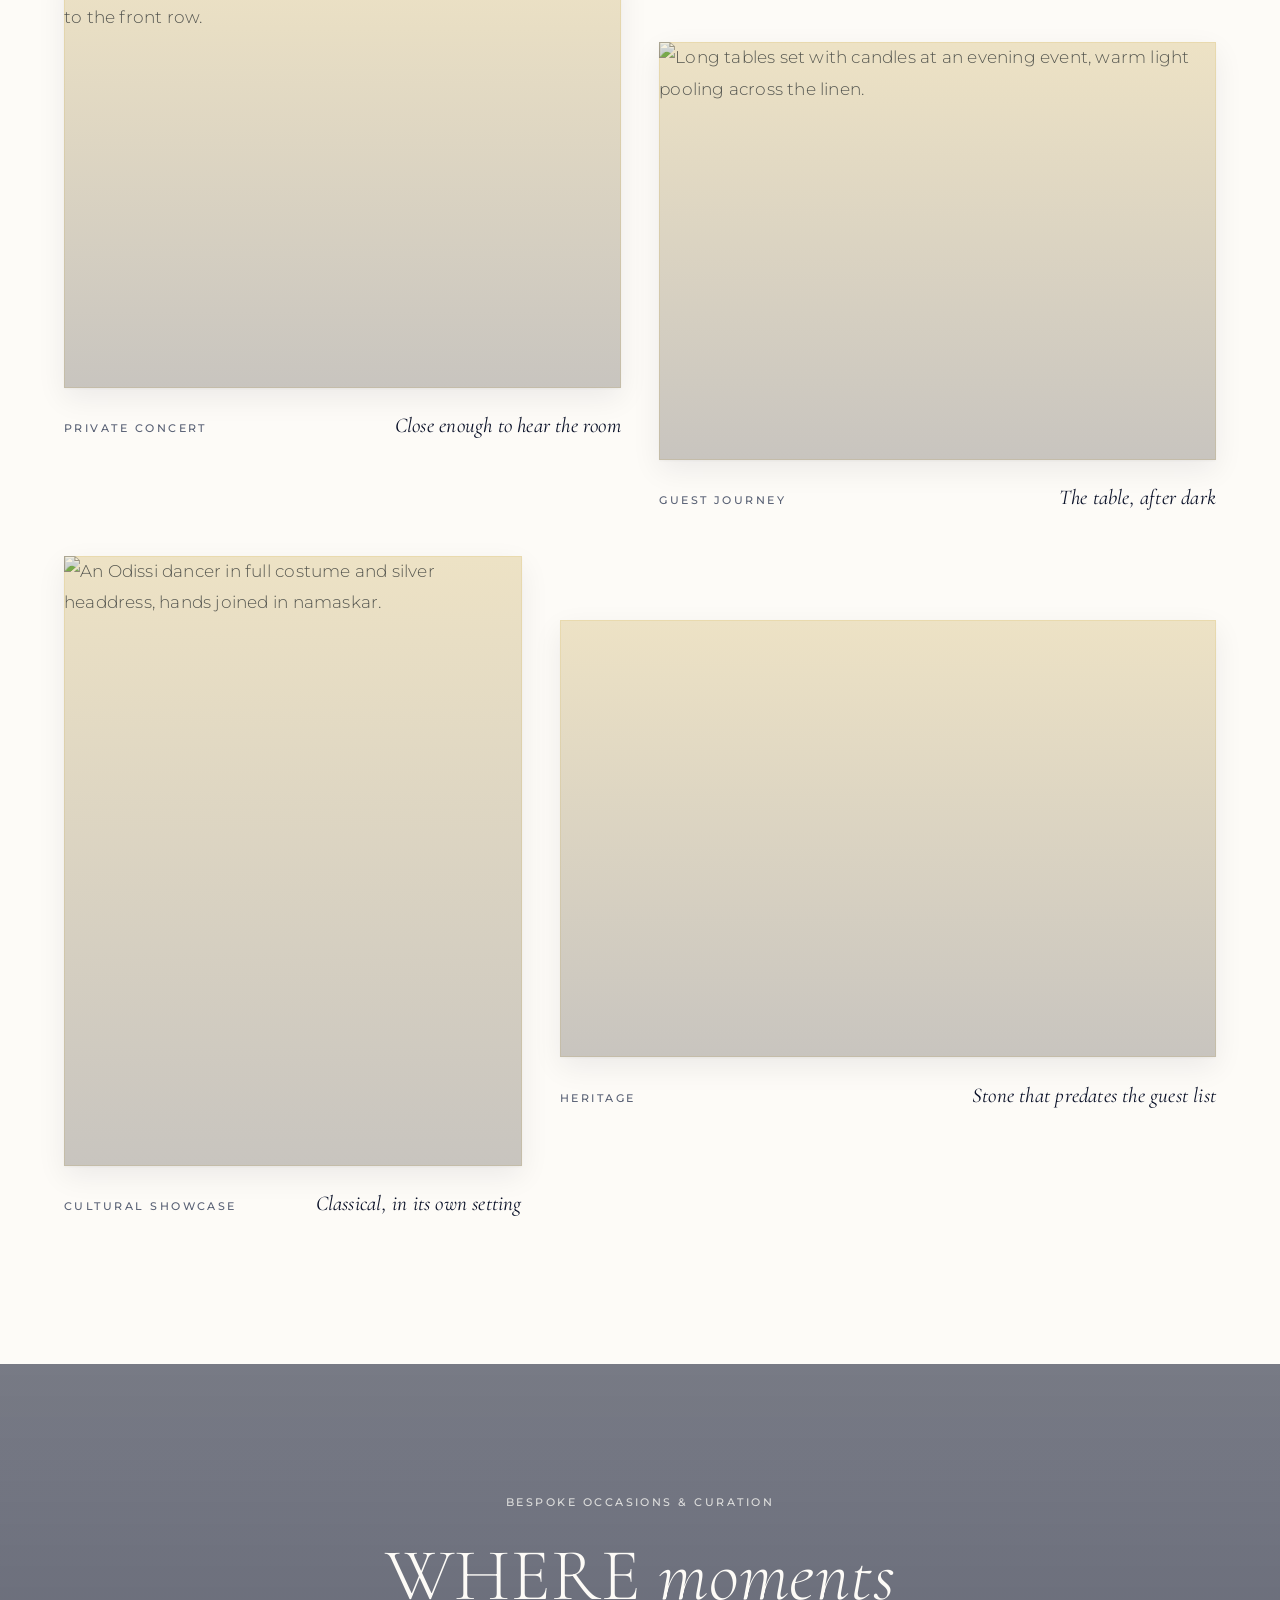
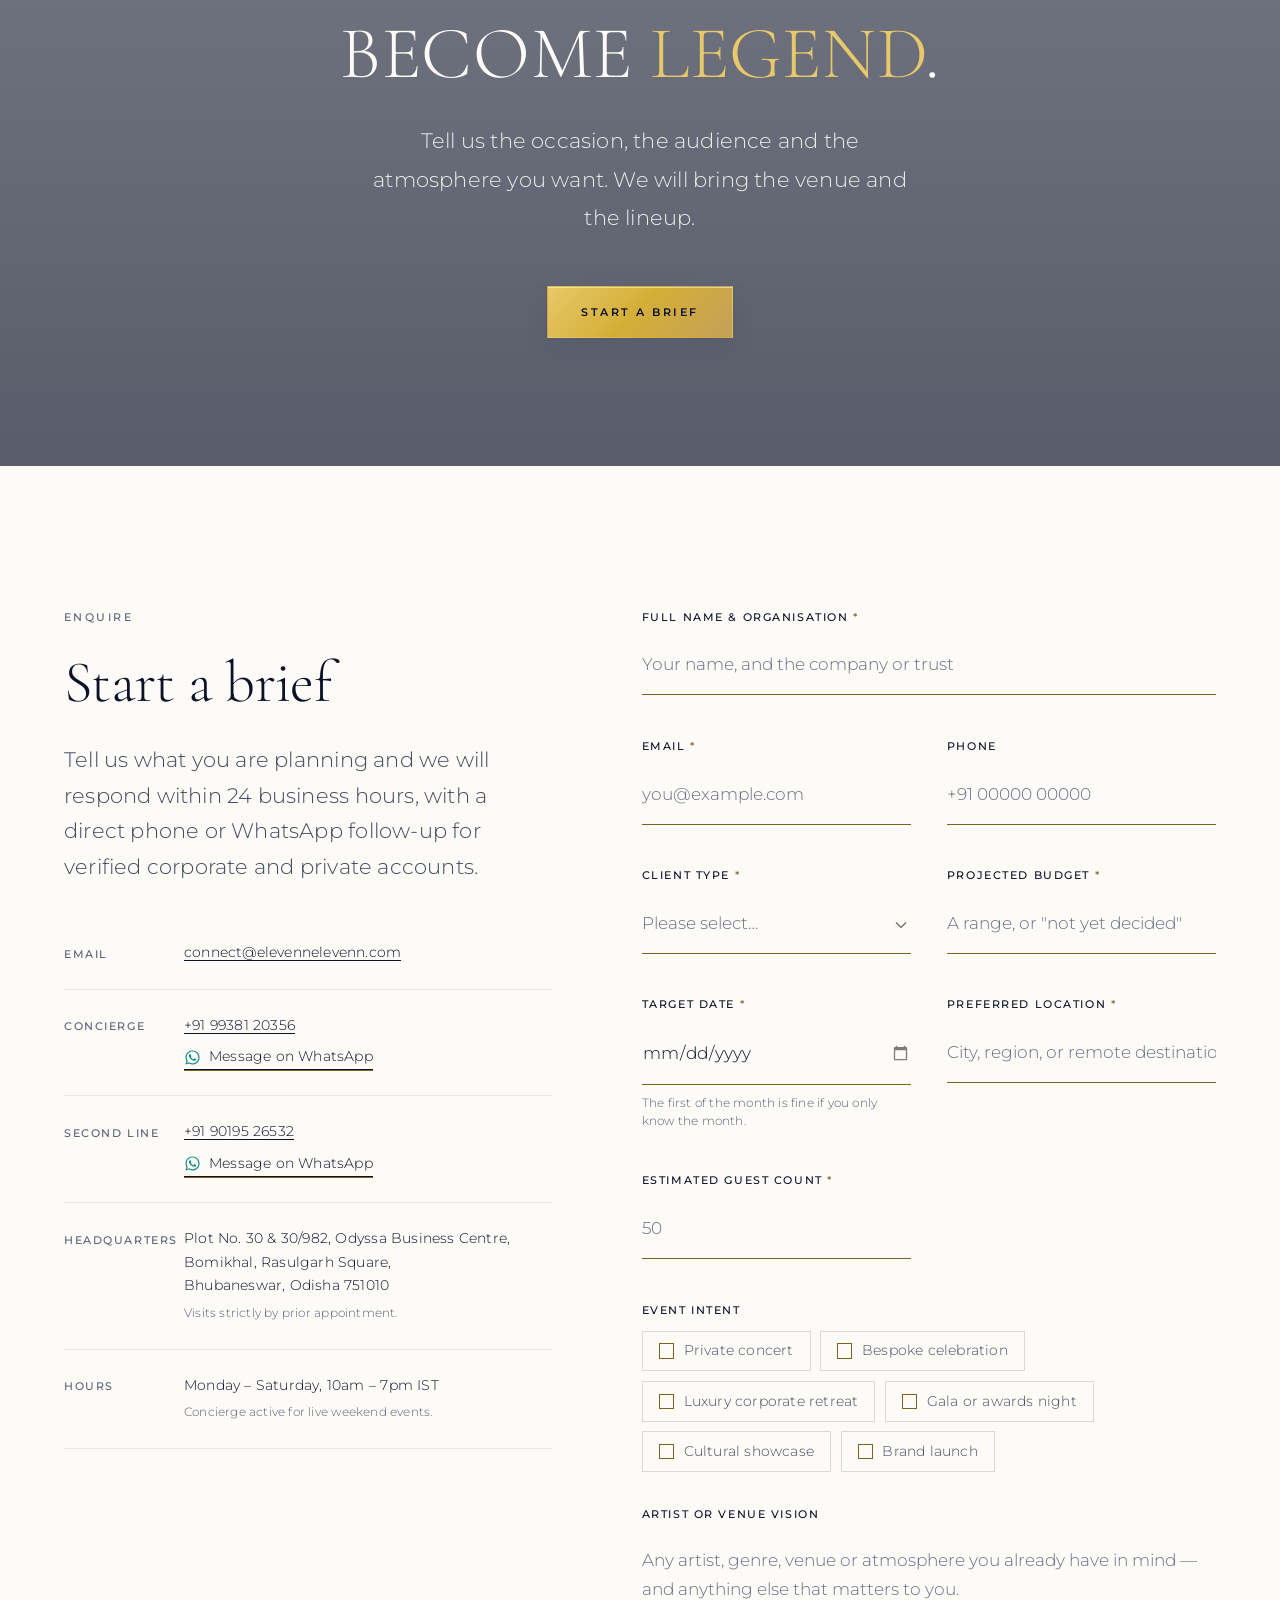
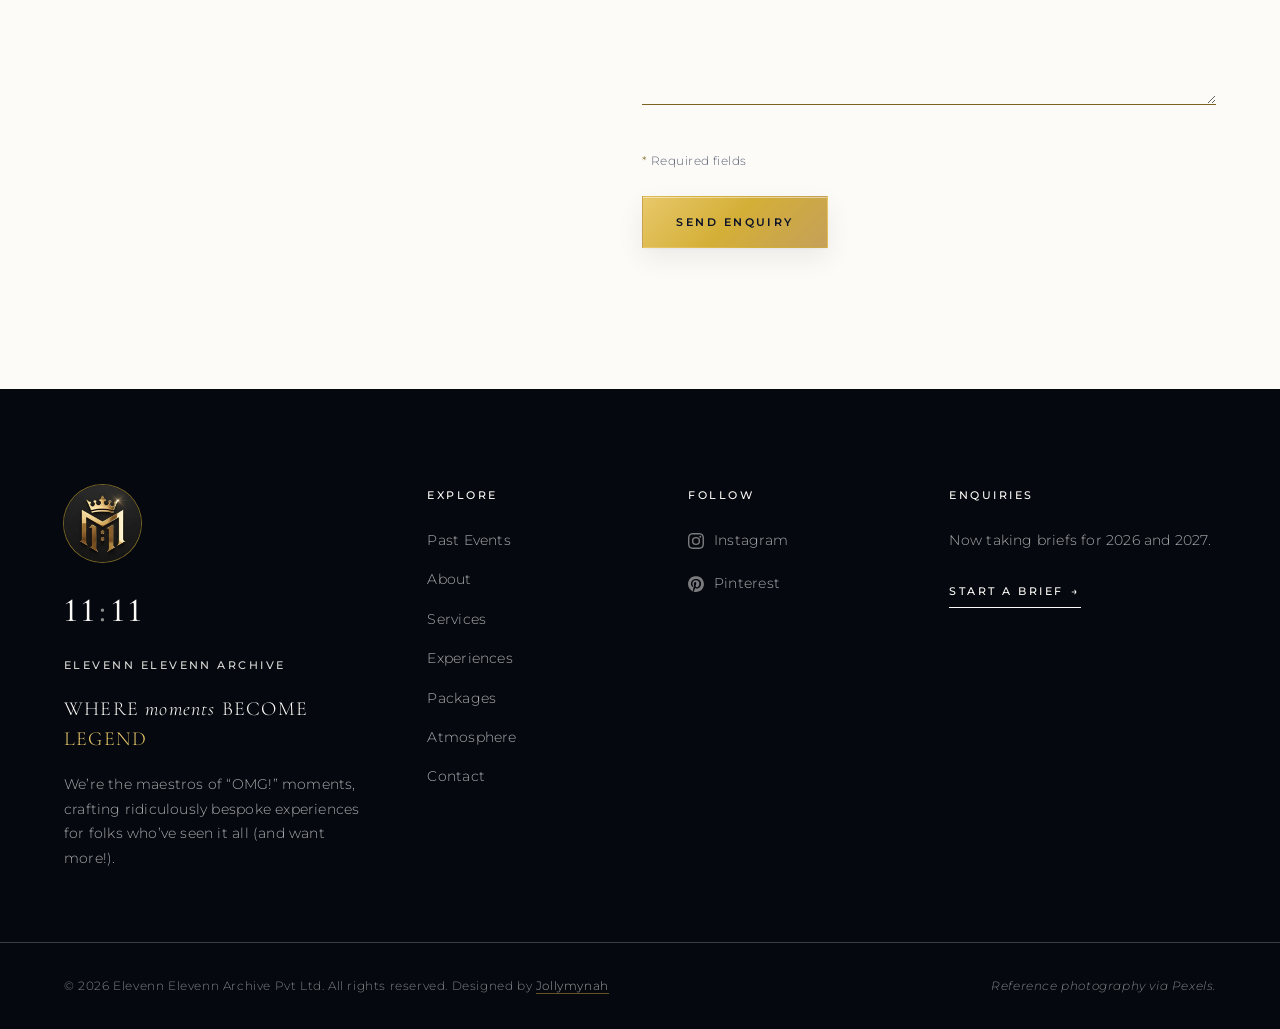
==== commit f30bcc36: "NOXUS is over: retire the campaign, show the night's film instead The event has passed, so everythin" ====
--- a/index.html
+++ b/index.html
@@ -8,12 +8,8 @@
        visitors whose JavaScript fails to load. Must run before first paint. -->
   <script>document.documentElement.className = document.documentElement.className.replace('no-js', 'js');</script>
 
-  <!-- The campaign leads the title while it runs: NOXUS is what people will
-       search for and paste into WhatsApp. Revert to the agency line
-       ("11:11 | Bespoke Private Concerts &amp; Curated Venue Experiences")
-       after 26 September 2026. -->
-  <title>NOXUS &mdash; The Secret Is Worth The Wait | 11:11</title>
-  <meta name="description" content="NOXUS — Odisha's biggest sundowner drunch party, presented by 11:11. Saturday 26 September 2026. Venue unveiling 7 September, 11:11 PM. Reserve, Vogue and Elite passes; early-bird offers live until then.">
+  <title>11:11 | Bespoke Private Concerts &amp; Curated Venue Experiences</title>
+  <meta name="description" content="11:11 is an experiential event agency pairing rare, off-market venues across India with hand-picked artists — bespoke private concerts, premium corporate gatherings, and curated venue and artist matchmaking.">
   <meta name="author" content="Elevenn Elevenn Archive Pvt Ltd">
   <meta name="theme-color" content="#FDFBF7">
 
@@ -41,8 +37,8 @@
   <meta property="og:type" content="website">
   <meta property="og:url" content="https://elevennelevenn.in/">
   <meta property="og:site_name" content="11:11">
-  <meta property="og:title" content="NOXUS — The Secret Is Worth The Wait">
-  <meta property="og:description" content="Odisha's biggest sundowner drunch party, presented by 11:11. Saturday 26 September 2026. The venue is a secret until 7 September, 11:11 PM — and early-bird offers close the moment it is unveiled.">
+  <meta property="og:title" content="11:11 — Where Moments Become Legend">
+  <meta property="og:description" content="An experiential design house: bespoke private concerts, premium corporate gatherings, and curated venue and artist matchmaking across India.">
   <meta property="og:locale" content="en_IN">
   <!-- Absolute, because a share preview is fetched by someone else's server
        and a relative path means nothing there. Now on the real domain — the
@@ -51,8 +47,8 @@
   <meta property="og:image" content="https://elevennelevenn.in/images/hero-1600.jpg">
   <meta property="og:image:alt" content="The 11:11 crest: a crowned lion between outspread golden wings, above the numerals 11:11, on midnight navy.">
   <meta name="twitter:card" content="summary_large_image">
-  <meta name="twitter:title" content="NOXUS — The Secret Is Worth The Wait">
-  <meta name="twitter:description" content="Odisha's biggest sundowner drunch party, 26 September 2026. Venue unveiling 7 September, 11:11 PM — early-bird offers close with it.">
+  <meta name="twitter:title" content="11:11 — Where Moments Become Legend">
+  <meta name="twitter:description" content="An experiential design house: private concerts, bespoke celebrations and high-concept productions across India.">
   <meta name="twitter:image" content="https://elevennelevenn.in/images/hero-1600.jpg">
 
   <!-- Typography: editorial serif + clean geometric sans.
@@ -80,7 +76,7 @@
        page updates, the capitals and the gold do not. Bump the date whenever
        css/style.css or js/script.js changes and every browser fetches it fresh;
        the same string is on the <script> tag at the end of <body>. -->
-  <link rel="stylesheet" href="css/style.css?v=2026-09-02g">
+  <link rel="stylesheet" href="css/style.css?v=2026-10-25a">
 
   <!--
     Structured data for Elevenn Elevenn Archive Pvt Ltd, trading as 11:11.
@@ -96,41 +92,6 @@
     (`elevennelevenn.com`) are still two different registrations. That is a
     perfectly normal arrangement and neither is wrong — just do not "correct"
     one to match the other.
-  -->
-  <!--
-    THE DEBUT EVENT, as structured data — written out, deliberately NOT enabled.
-
-    Google will happily show an event card for this, and that card would carry
-    a start time and a venue to anyone searching. Both are unconfirmed: the
-    client has given the date (26 September 2026) and the two prices, and
-    nothing else. A guessed venue published to Google is the same class of
-    mistake as a guessed phone number, so this stays commented until the client
-    confirms the venue name, its street address, and the doors time.
-
-    To enable: fill in startDate with the real time, replace the location block
-    with the real venue, check the two offer prices still match the page, and
-    move this out of the comment as a second <script type="application/ld+json">.
-
-    {
-      "@context": "https://schema.org",
-      "@type": "Event",
-      "name": "NOXUS — presented by 11:11",
-      "eventStatus": "https://schema.org/EventScheduled",
-      "eventAttendanceMode": "https://schema.org/OfflineEventAttendanceMode",
-      "startDate": "2026-09-26T19:00:00+05:30",          << CONFIRM THE TIME
-      "organizer": { "@type": "Organization", "name": "11:11" },
-      "location": {                                       << CONFIRM THE VENUE
-        "@type": "Place",
-        "name": "",
-        "address": { "@type": "PostalAddress", "addressCountry": "IN" }
-      },
-      "offers": [
-        { "@type": "Offer", "name": "Early Bird", "price": "2999", "priceCurrency": "INR",
-          "availability": "https://schema.org/LimitedAvailability" },
-        { "@type": "Offer", "name": "Standard", "price": "5999", "priceCurrency": "INR",
-          "availability": "https://schema.org/InStock" }
-      ]
-    }
   -->
 
   <script type="application/ld+json">
@@ -190,50 +151,6 @@
        ============================================================ -->
   <header class="site-header" id="site-header" data-header>
 
-    <!--
-      ANNOUNCEMENT BAR.
-      The debut band sits below a 100vh hero, so on the first screen — the only
-      screen most visitors ever see — the event was a small button and a nav
-      link. The date, the price and the clock were a full scroll away. This bar
-      carries all three at every scroll position, and it is why the gold rule
-      ("one loud thing") now spends its budget here instead of on the header
-      ticket button, which has been removed as redundant.
-
-      It must stay INSIDE <header data-header>: js/script.js measures that
-      element into --header-h, so the hero padding and every section's
-      scroll-margin follow automatically. The nav row below uses --nav-h for its
-      own min-height — see the note in section 06 of the stylesheet for why
-      those cannot be the same token.
-
-      The whole bar is one link. The countdown inside it is aria-hidden: it
-      duplicates the venue-reveal clock in the Noxus band, which owns the live
-      region, and nobody should have a clock read to them once a second.
-
-      Hiding the digits would leave "early bird ends" dangling, so the sentence
-      is finished for screen readers only — they hear "early bird ends on 7
-      September at 11:11 PM" while the eye gets the running figure. Keep both
-      halves if you edit this.
-
-      AFTER THE NIGHT: delete this whole <a>, the hero strip, and the nav item.
-    -->
-    <a class="announce" href="book.html">
-      <span class="container announce__inner">
-        <span class="announce__pulse" aria-hidden="true"></span>
-        <span class="announce__label">Noxus</span>
-        <span class="announce__sep" aria-hidden="true">&middot;</span>
-        <span class="announce__date">Sat 26 Sep 2026</span>
-        <span class="announce__price">Early bird ends<span class="visually-hidden"> on 7 September at 11:11 PM</span></span>
-        <span class="announce__count" aria-hidden="true"
-              data-countdown="2026-09-07T23:11:00+05:30"
-              data-countdown-done="Standard pricing now applies">
-          <span class="announce__unit"><span data-countdown-part="days">--</span>d</span>
-          <span class="announce__unit"><span data-countdown-part="hours">--</span>h</span>
-          <span class="announce__unit announce__unit--min"><span data-countdown-part="minutes">--</span>m</span>
-        </span>
-        <span class="announce__cta">Reserve <span aria-hidden="true">&rarr;</span></span>
-      </span>
-    </a>
-
     <div class="container site-header__inner">
 
       <!--
@@ -269,10 +186,7 @@
 
       <nav class="nav-desktop" aria-label="Primary">
         <ul class="nav-desktop__list">
-          <!-- The debut leads the list and is the only flagged link: it is the
-               one item with a date on it. Remove this <li> and the header
-               ticket button together once the night has passed. -->
-          <li><a class="nav-link nav-link--flag" href="#debut">Noxus</a></li>
+          <li><a class="nav-link" href="#past-events">Past Events</a></li>
           <li><a class="nav-link" href="#about">About</a></li>
           <li><a class="nav-link" href="#services">Services</a></li>
           <li><a class="nav-link" href="#experiences">Experiences</a></li>
@@ -317,7 +231,7 @@
       </div>
 
       <ul class="mobile-nav__list">
-        <li><a class="is-flagged" href="#debut">Noxus</a></li>
+        <li><a href="#past-events">Past Events</a></li>
         <li><a href="#about">About</a></li>
         <li><a href="#services">Services</a></li>
         <li><a href="#experiences">Experiences</a></li>
@@ -328,8 +242,7 @@
       </ul>
 
       <div class="mobile-nav__foot">
-        <a class="btn btn--gold btn--block" href="book.html">Reserve a Seat</a>
-        <a class="btn btn--outline btn--block" href="#contact">Start a Brief</a>
+        <a class="btn btn--gold btn--block" href="#contact">Start a Brief</a>
         <p class="mobile-nav__meta">Bhubaneswar &middot; Pan-India</p>
       </div>
     </nav>
@@ -407,352 +320,112 @@
           world&rsquo;s most elusive destinations.
         </p>
 
-        <!-- The event, in the hero itself. Everything above this line is the
-             agency; this is the one dated, priced, buyable thing on the page,
-             and it belongs on the first screen rather than only below it. -->
-        <p class="hero__debut">
-          <span class="hero__debut-flag">Noxus</span>
-          <span class="hero__debut-text">Saturday 26 September 2026</span>
-          <span class="hero__debut-price">Venue Unveiling on 7th Sep&rsquo;26 at 11:11 PM</span>
-        </p>
-
-        <!-- For the length of the campaign the ticket takes the gold and the
-             brief steps back to an outline. Reverting after the night means
-             swapping these two classes back, not rewriting the block.
-             The "What We Do" arrow that used to sit here is gone: it did the
-             same job as the scroll cue directly below, and with the strip added
-             the hero no longer had room for a third action. -->
         <div class="hero__actions">
-          <a class="btn btn--gold btn--lg" href="book.html">Reserve Your Pass</a>
-          <a class="btn btn--light" href="#contact">Start a Brief</a>
+          <a class="btn btn--gold btn--lg" href="#contact">Start a Brief</a>
+          <a class="btn btn--light" href="#past-events">Watch the Film</a>
         </div>
       </div>
 
-      <a class="scroll-cue" href="#debut" aria-label="Scroll to the Noxus announcement">
+      <a class="scroll-cue" href="#past-events" aria-label="Scroll to the event film">
         <span class="scroll-cue__label">Scroll</span>
         <span class="scroll-cue__line" aria-hidden="true"></span>
       </a>
     </section>
 
     <!-- ============================================================
-         1b. NOXUS  (dark band — the launch announcement)
-
-         This is an ad, and it is the only section on the page that sells a
-         dated, priced, buyable thing. It sits directly under the hero, sharing
-         its dark ground, so it reads as the second half of the first screen
-         rather than an interruption.
-
-         CONFIRMED (client, 1 Sept 2026): the debut is on 26 September 2026;
-         standard admission is Rs 5,999 and early-bird admission Rs 2,999.
-         NOT confirmed, and therefore not written anywhere here — the venue, the
-         start time, the lineup, the seat count, and the date the early-bird
-         price closes. Do not fill any of those in from guesswork; the note
-         under the buttons says "announced soon" precisely because it is true.
-
-         Note this is the one place on the site where a rupee figure appears.
-         Everything in CLAUDE.md about no published figures is about the
-         AGENCY's project pricing, which is still unpublished; a ticket that
-         cannot be bought without its price is a different thing.
+         1b. PAST EVENTS  (dark band — the showreel)
+
+         The client's own film of a night 11:11 produced (supplied 25 Oct
+         2026), and the first real work the site has been able to show. It
+         sits directly under the hero, sharing its dark ground, so the claim
+         and the proof read as one opening statement.
+
+         Every fact here is taken from the film itself, and nothing else:
+           - the venue, "Vivanta Bhubaneswar, DN Square", is on its end card
+             and on the stage backdrop;
+           - "Zenvy Studios" is the film credit on its end card.
+         The film does NOT name the event, its date, its artists or its
+         headcount, so none of those is written here. Do not add a date, a
+         crowd figure or an artist's name without the client confirming it.
+
+         This band was the NOXUS campaign (26 Sept 2026) until the night had
+         passed. The section was rebuilt rather than relabelled: no countdown,
+         no prices, no booking link survives.
          ============================================================ -->
-    <section class="section debut" id="debut" aria-labelledby="debut-title">
-      <div class="container">
-
-        <!-- ---------- The announcement, beside the client's own artwork ---------- -->
-        <div class="noxus__top">
-          <div class="noxus__intro">
-
-            <p class="eyebrow eyebrow--light debut__eyebrow" data-reveal>
-              <span class="debut__pulse" aria-hidden="true"></span>Presented by 11:11
-              <span class="debut__dot" aria-hidden="true">&middot;</span>
-              Odisha&rsquo;s Biggest Sundowner Drunch Party
-            </p>
-
-            <!-- The event's name, set as a wordmark rather than a heading-sized
-                 line: it is the loudest word on the page and the thing people
-                 will search for. Typed in sentence case and capitalised in CSS
-                 so a screen reader says "Noxus" rather than spelling it out. -->
-            <h2 class="noxus__name" id="debut-title" data-reveal>Noxus</h2>
-
-            <p class="noxus__strap" data-reveal>The secret is worth the wait.</p>
-
-            <!-- The client's own sentence, given 2 Sept 2026 to replace the
-                 one line on this band that had been ours to write. Every word
-                 in this section is now theirs. Verbatim — do not tighten it. -->
-            <p class="noxus__lede" data-reveal>
-              NOXUS is a meticulously curated social experience where elegance,
-              indulgence and connection come together &mdash; creating an evening
-              designed to be experienced, not simply attended.
-            </p>
-
-            <p class="noxus__date" data-reveal>
-              <span class="noxus__date-day">Saturday 26 September 2026</span>
-              <span class="noxus__date-note">The city is about to feel different.</span>
-            </p>
-
-            <!--
-              THE EVENT COUNTDOWN.
-              Still midnight opening the 26th, because the posters give a date
-              and no start time. "Sundowner" implies an evening, but implying is
-              not confirming — when the doors time is given, change the
-              data-countdown here and the matching one in book.html.
-            -->
-            <div class="countdown countdown--compact" data-countdown="2026-09-26T00:00:00+05:30"
-                 data-countdown-done="Tonight is the night." data-reveal>
-              <div class="countdown__grid" aria-hidden="true">
-                <div class="countdown__unit">
-                  <span class="countdown__num" data-countdown-part="days">--</span>
-                  <span class="countdown__label">Days</span>
-                </div>
-                <div class="countdown__unit">
-                  <span class="countdown__num" data-countdown-part="hours">--</span>
-                  <span class="countdown__label">Hours</span>
-                </div>
-                <div class="countdown__unit">
-                  <span class="countdown__num" data-countdown-part="minutes">--</span>
-                  <span class="countdown__label">Minutes</span>
-                </div>
-                <div class="countdown__unit">
-                  <span class="countdown__num" data-countdown-part="seconds">--</span>
-                  <span class="countdown__label">Seconds</span>
-                </div>
-              </div>
-              <p class="visually-hidden" data-countdown-live role="status" aria-live="polite"></p>
-            </div>
-
-            <div class="debut__actions" data-reveal>
-              <a class="btn btn--gold btn--lg" href="book.html">
-                Reserve Your Pass
-                <span class="link-arrow__icon" aria-hidden="true">&rarr;</span>
-              </a>
-              <p class="debut__note">
-                Vogue and Elite passes are booked here. Reserve is by invitation,
-                minimum three &mdash; apply through the concierge desk.
-              </p>
-            </div>
-          </div>
-
-          <!--
-            The client's campaign film (supplied 1 Sept 2026) — a 20-second
-            vertical reel, which is the moving version of the teaser poster. It
-            takes the poster's slot because motion is what the eye catches, and
-            the poster survives inside it twice over: as the `poster` frame
-            (extracted from the film itself, so it matches to the pixel) and as
-            the fallback <img> for anything that cannot play MP4.
-
-            `controls` is in the MARKUP and removed by JavaScript, not the other
-            way round: with the script dead a visitor still gets native controls
-            rather than a still image they cannot start. Section 09 of
-            js/script.js swaps them for the two buttons below, and only then
-            starts playback.
-
-            It is muted, and it stays muted until someone asks otherwise —
-            autoplay with sound is blocked by every browser worth naming, and
-            deserves to be.
-          -->
-          <figure class="noxus__media" data-reveal>
-            <div class="noxus__video-frame">
-              <video class="noxus__video" id="noxus-video"
-                     poster="images/noxus-video-poster.jpg"
-                     width="478" height="850"
-                     muted loop playsinline controls preload="metadata">
-                <source src="videos/noxus-teaser.mp4" type="video/mp4">
-                <img src="images/noxus-teaser-1024.jpg"
-                     alt="NOXUS campaign poster: Odisha's biggest sundowner drunch party, presented by 11:11. The secret is worth the wait. September 26th 2026. Venue: a secret, to be unveiled in 7 days.">
-              </video>
-
-              <button class="film-play" type="button" hidden data-video-play
-                      aria-controls="noxus-video" aria-label="Play the film">
-                <span class="film-play__disc" aria-hidden="true"></span>
-                <span class="film-play__word">Play the film</span>
-              </button>
-
-              <p class="noxus__video-controls" hidden data-video-controls>
-                <button class="vbtn" type="button" data-video-toggle aria-controls="noxus-video">
-                  <span class="vbtn__icon" aria-hidden="true"></span>
-                  <span class="vbtn__label">Pause</span>
-                </button>
-                <button class="vbtn" type="button" data-video-sound aria-controls="noxus-video">
-                  <span class="vbtn__label">Sound on</span>
-                </button>
-              </p>
-            </div>
-            <figcaption class="noxus__media-cap">Watch the film &middot; 20 seconds</figcaption>
-          </figure>
-        </div>
-
-        <!-- ---------- The venue, and the deadline it sets ----------
-             This is the campaign's engine and the reason the section is built
-             around it: the venue is deliberately secret, the reveal is dated,
-             and the early-bird price dies at the same instant. One confirmed
-             deadline doing two jobs. -->
-        <div class="reveal-panel" data-reveal>
-          <div class="reveal-panel__head">
-            <p class="reveal-panel__q">Venue?</p>
-            <p class="reveal-panel__a">It&rsquo;s a secret.</p>
-          </div>
-
-          <div class="reveal-panel__body">
-            <p class="reveal-panel__when">
-              <span class="reveal-panel__when-label">Venue unveiling</span>
-              <span class="reveal-panel__when-value">7 September 2026 &middot; 11:11 PM</span>
-            </p>
-
-            <!-- CONFIRMED from the client's poster: early-bird offers run
-                 "until the venue unveiling", and the unveiling is 7 September at
-                 11:11 PM. So this single instant closes the early-bird window
-                 and opens the venue. It is the same ISO-with-offset form as
-                 every other countdown here. -->
-            <div class="countdown countdown--compact" data-countdown="2026-09-07T23:11:00+05:30"
-                 data-countdown-done="The venue has been unveiled &mdash; standard pricing now applies.">
-              <div class="countdown__grid" aria-hidden="true">
-                <div class="countdown__unit">
-                  <span class="countdown__num" data-countdown-part="days">--</span>
-                  <span class="countdown__label">Days</span>
-                </div>
-                <div class="countdown__unit">
-                  <span class="countdown__num" data-countdown-part="hours">--</span>
-                  <span class="countdown__label">Hours</span>
-                </div>
-                <div class="countdown__unit">
-                  <span class="countdown__num" data-countdown-part="minutes">--</span>
-                  <span class="countdown__label">Minutes</span>
-                </div>
-                <div class="countdown__unit">
-                  <span class="countdown__num" data-countdown-part="seconds">--</span>
-                  <span class="countdown__label">Seconds</span>
-                </div>
-              </div>
-              <p class="visually-hidden" data-countdown-live role="status" aria-live="polite"></p>
-            </div>
-
-            <p class="reveal-panel__warn">
-              Early-bird offers are live until the venue is unveiled.
-              <strong>Once unveiled, standard pricing applies.</strong>
-            </p>
+    <section class="section showreel" id="past-events" aria-labelledby="past-events-title">
+      <div class="container showreel__grid">
+
+        <div class="showreel__intro">
+          <p class="eyebrow eyebrow--light showreel__eyebrow" data-reveal>Past Events</p>
+
+          <h2 class="display display--lg showreel__title" id="past-events-title" data-reveal>
+            See how we run a night.
+          </h2>
+
+          <p class="showreel__lede" data-reveal>
+            Words only go so far. This is a night 11:11 produced &mdash; the stage,
+            the sound, the light and the room, filmed on the floor. Watch it before
+            you write to us; it says more about how we work than any page could.
+          </p>
+
+          <p class="showreel__place" data-reveal>
+            <span class="showreel__place-label">Venue</span>
+            <span class="showreel__place-name">Vivanta Bhubaneswar, DN Square</span>
+          </p>
+
+          <div class="showreel__actions" data-reveal>
+            <a class="btn btn--gold" href="#contact">Start a Brief</a>
+            <a class="link-arrow link-arrow--light" href="#services">
+              How We Work <span class="link-arrow__icon" aria-hidden="true">&rarr;</span>
+            </a>
           </div>
         </div>
 
-        <!-- ---------- What the night includes ----------
-             The client's six lines, verbatim. The icons are inline SVG for the
-             same reasons the footer's brand marks are: they inherit the gold
-             through currentColor, stay sharp at any density, and cost no extra
-             request. All six are decorative — the words beside them say the
-             same thing — so every one is aria-hidden. -->
-        <h3 class="noxus__sub" id="noxus-includes" data-reveal>What the night includes</h3>
-
-        <ul class="incl" aria-labelledby="noxus-includes" data-reveal>
-          <li class="incl__item">
-            <svg class="incl__icon" viewBox="0 0 24 24" aria-hidden="true" focusable="false">
-              <path d="M2.5 19h19M4.5 19a7.5 7.5 0 0 1 15 0M12 11.5V9.7"/>
-              <circle cx="12" cy="8.5" r="1.1"/>
-            </svg>
-            <span class="incl__label">Rich Culinary Experience</span>
-            <span class="incl__meta">No limits</span>
-          </li>
-          <li class="incl__item">
-            <svg class="incl__icon" viewBox="0 0 24 24" aria-hidden="true" focusable="false">
-              <path d="M4 4h16l-8 8zM12 12v7M8.5 19h7M16 6.5l3-2.5"/>
-            </svg>
-            <span class="incl__label">Global Premium Beverages</span>
-            <span class="incl__meta">No limits</span>
-          </li>
-          <li class="incl__item">
-            <svg class="incl__icon" viewBox="0 0 24 24" aria-hidden="true" focusable="false">
-              <path d="M4 14.5v-2.5a8 8 0 0 1 16 0v2.5"/>
-              <path d="M4 13h2.2a1 1 0 0 1 1 1v4a1 1 0 0 1-1 1H5.4A1.4 1.4 0 0 1 4 17.6zM20 13h-2.2a1 1 0 0 0-1 1v4a1 1 0 0 0 1 1h.8a1.4 1.4 0 0 0 1.4-1.4z"/>
-            </svg>
-            <span class="incl__label">An Elegant Sonic Affair</span>
-          </li>
-          <li class="incl__item">
-            <svg class="incl__icon" viewBox="0 0 24 24" aria-hidden="true" focusable="false">
-              <path d="M2.5 18.5h19M7 18.5a5 5 0 0 1 10 0M12 9.4v2.1M7.2 11l1.5 1.5M16.8 11l-1.5 1.5M3 15.4h2.1M18.9 15.4h2.1"/>
-            </svg>
-            <span class="incl__label">A Sundowner Like Never Before</span>
-          </li>
-          <li class="incl__item">
-            <svg class="incl__icon" viewBox="0 0 24 24" aria-hidden="true" focusable="false">
-              <circle cx="12" cy="8" r="2.6"/>
-              <circle cx="5.2" cy="9.5" r="2.1"/>
-              <circle cx="18.8" cy="9.5" r="2.1"/>
-              <path d="M7.5 18.5a4.5 4.5 0 0 1 9 0M1.6 17.5a3.8 3.8 0 0 1 3.9-3.6M22.4 17.5a3.8 3.8 0 0 0-3.9-3.6"/>
-            </svg>
-            <span class="incl__label">Elite Gathering</span>
-          </li>
-          <li class="incl__item">
-            <svg class="incl__icon" viewBox="0 0 24 24" aria-hidden="true" focusable="false">
-              <path d="M6.5 3.5h11l3.5 5.5L12 20.5 1.5 9zM1.5 9h21M8.5 3.5 6 9l6 11.5L18 9l-2.5-5.5"/>
-            </svg>
-            <span class="incl__label">Impeccable Service &amp; Ambience</span>
-          </li>
-        </ul>
-
-        <!-- ---------- The three passes ----------
-             Names, audiences, minimums and prices are all the client's own
-             (posters plus their message of 1 Sept 2026 evening). Note Vogue is
-             priced PER PERSON — "1999/- each" — which is why it says so and why
-             the booking page will not sell fewer than two of them. -->
-        <h3 class="noxus__sub" id="noxus-passes" data-reveal>Book your private passes now</h3>
-        <p class="noxus__sub-note" data-reveal>
-          Exclusive offers for the extraordinary.
-          <strong>Early-bird offers end upon the venue unveiling.</strong>
-        </p>
-
-        <ul class="ticket-cards ticket-cards--three" aria-labelledby="noxus-passes" data-reveal>
-          <li class="ticket-card">
-            <p class="ticket-card__flag">Reserve</p>
-            <p class="ticket-card__who">
-              The elites, corporates &amp; groups
-              <span class="ticket-card__min">Min. 3</span>
-            </p>
-            <p class="ticket-card__status ticket-card__status--invite">Private passes on invitation basis only</p>
-            <p class="ticket-card__note">
-              Applications go to the concierge desk, who confirm availability before any payment.
-            </p>
-            <a class="link-arrow link-arrow--light ticket-card__cta"
-               href="https://wa.me/919938120356?text=Hi%2011%3A11%2C%20I%27d%20like%20to%20apply%20for%20a%20NOXUS%20Reserve%20pass%20(minimum%203)."
-               target="_blank" rel="noopener">
-              DM to apply <span class="link-arrow__icon" aria-hidden="true">&rarr;</span>
-            </a>
-          </li>
-
-          <li class="ticket-card ticket-card--featured">
-            <p class="ticket-card__flag">Vogue</p>
-            <p class="ticket-card__who">Powerful couples</p>
-            <p class="ticket-card__price">
-              <span class="ticket-card__amount">&#8377;1,999</span>
-              <span class="ticket-card__per">each</span>
-            </p>
-            <p class="ticket-card__was">
-              <span class="ticket-card__strike">&#8377;4,999</span>
-              <span class="ticket-card__save">Live now</span>
-            </p>
-            <p class="ticket-card__note">Booked in pairs &mdash; two passes minimum.</p>
-            <a class="link-arrow link-arrow--light ticket-card__cta" href="book.html">
-              Book Vogue <span class="link-arrow__icon" aria-hidden="true">&rarr;</span>
-            </a>
-          </li>
-
-          <li class="ticket-card ticket-card--featured">
-            <p class="ticket-card__flag">Elite</p>
-            <p class="ticket-card__who">Individual trendsetters</p>
-            <p class="ticket-card__price">
-              <span class="ticket-card__amount">&#8377;2,499</span>
-            </p>
-            <p class="ticket-card__was">
-              <span class="ticket-card__strike">&#8377;5,499</span>
-              <span class="ticket-card__save">Live now</span>
-            </p>
-            <p class="ticket-card__note">A single pass.</p>
-            <a class="link-arrow link-arrow--light ticket-card__cta" href="book.html">
-              Book Elite <span class="link-arrow__icon" aria-hidden="true">&rarr;</span>
-            </a>
-          </li>
-        </ul>
-
-        <p class="noxus__sign" data-reveal>
-          <span class="noxus__sign-line">A State of Mind.</span>
-          <span class="noxus__sign-warn">Miss it, regret it.</span>
-        </p>
+        <!--
+          The film: 32 seconds, vertical, re-encoded from the client's 48 MB
+          master to 720x1280 (videos/vivanta-night.mp4, ~6.4 MB, faststart so
+          it begins playing before it has finished arriving). The poster frame
+          was decoded from the film itself at 20.5 s.
+
+          `controls` is in the MARKUP and removed by JavaScript, not the other
+          way round: with the script dead a visitor still gets native controls
+          rather than a still image they cannot start. Section 09 of
+          js/script.js swaps them for the two buttons below and starts playback
+          only when the film scrolls into view.
+
+          It is muted, and stays muted until someone asks otherwise — autoplay
+          with sound is blocked by every browser worth naming, and deserves to
+          be. The film does have a soundtrack, which is why "Sound on" exists.
+        -->
+        <figure class="showreel__media" data-reveal>
+          <div class="film-frame">
+            <video id="showreel-video"
+                   poster="images/vivanta-film-poster.jpg"
+                   width="720" height="1280"
+                   muted loop playsinline controls preload="none">
+              <source src="videos/vivanta-night.mp4" type="video/mp4">
+              <img src="images/vivanta-film-poster.jpg"
+                   alt="A DJ at the decks under gold stage light, at a night produced by 11:11 at Vivanta Bhubaneswar, DN Square.">
+            </video>
+
+            <button class="film-play" type="button" hidden data-video-play
+                    aria-controls="showreel-video" aria-label="Play the film">
+              <span class="film-play__disc" aria-hidden="true"></span>
+              <span class="film-play__word">Play the film</span>
+            </button>
+
+            <p class="film-controls" hidden data-video-controls>
+              <button class="vbtn" type="button" data-video-toggle aria-controls="showreel-video">
+                <span class="vbtn__icon" aria-hidden="true"></span>
+                <span class="vbtn__label">Pause</span>
+              </button>
+              <button class="vbtn" type="button" data-video-sound aria-controls="showreel-video">
+                <span class="vbtn__label">Sound on</span>
+              </button>
+            </p>
+          </div>
+          <figcaption class="showreel__cap">Watch the film &middot; 32 seconds &middot; Film by Zenvy Studios</figcaption>
+        </figure>
 
       </div>
     </section>
@@ -1135,8 +808,9 @@
          6. ATMOSPHERE  (was: Portfolio)
          ⚠ READ BEFORE EDITING.
 
-         The client is pre-launch on this initiative, so there is no past work
-         to show and nothing here may imply otherwise. This section was a
+         The photographs here are stock, and nothing here may imply otherwise.
+         The client's one real event so far is the film in section 1b; it is
+         theirs and is labelled as theirs, and none of these pictures are. This section was a
          portfolio headed "Events We've Run", with captions naming cities and
          event types — every one of which described an event that never
          happened. It has been rebuilt as a stated reference board: no place
@@ -1153,9 +827,9 @@
           <p class="eyebrow">Atmosphere</p>
           <h2 class="display display--lg" id="atmosphere-title">The Feeling We Build Toward</h2>
           <p class="section-head__lede">
-            A reference board, not a portfolio. 11:11 is pre-launch on this initiative, so
-            these are stock photographs chosen to show the register we work in &mdash; not
-            events we have run. Real work replaces them as it happens.
+            A reference board, not a portfolio. These are stock photographs chosen to show
+            the register we work in &mdash; not events we have run. Our own work is in the
+            film at the top of the page, and replaces these as it builds up.
           </p>
         </header>
 
@@ -1632,7 +1306,7 @@
       <nav class="site-footer__col" aria-label="Footer">
         <h2 class="site-footer__heading">Explore</h2>
         <ul class="site-footer__list">
-          <li><a href="#debut">Noxus</a></li>
+          <li><a href="#past-events">Past Events</a></li>
           <li><a href="#about">About</a></li>
           <li><a href="#services">Services</a></li>
           <li><a href="#experiences">Experiences</a></li>
@@ -1678,12 +1352,9 @@
       <div class="site-footer__col">
         <h2 class="site-footer__heading">Enquiries</h2>
         <p class="site-footer__note">
-          Our debut night is on 26 September 2026. Briefs are open for 2026 and 2027.
+          Now taking briefs for 2026 and 2027.
         </p>
-        <a class="link-arrow link-arrow--light" href="book.html">
-          Reserve a Seat <span class="link-arrow__icon" aria-hidden="true">&rarr;</span>
-        </a>
-        <a class="link-arrow link-arrow--light site-footer__second-link" href="#contact">
+        <a class="link-arrow link-arrow--light" href="#contact">
           Start a Brief <span class="link-arrow__icon" aria-hidden="true">&rarr;</span>
         </a>
       </div>
@@ -1731,6 +1402,6 @@
     <span class="wa-float__label">WhatsApp</span>
   </a>
 
-  <script src="js/script.js?v=2026-09-02g"></script>
+  <script src="js/script.js?v=2026-10-25a"></script>
 </body>
 </html>
--- a/css/style.css
+++ b/css/style.css
@@ -11,7 +11,7 @@
    06. Header & navigation
    07. Mobile navigation
    08. Hero
-   08b. Noxus band, countdowns, passes & the booking-page pass cards
+   08b. Showreel (the film of a past event)
    09. About
    10. Services
    10b. Event types
@@ -21,7 +21,6 @@
    13. Testimonials (section removed from the page; styles kept)
    14. Call to action
    15. Contact & form
-   15b. Booking page (book.html)
    16. Footer
    16b. WhatsApp contact
    17. Scroll reveal animations
@@ -66,6 +65,7 @@
   --navy-rgb:  10 17 40;
   --paper-rgb: 253 251 247;
   --gold-rgb:  212 175 55;
+  --navy-deep-rgb: 5 8 15;
 
   --hairline:       rgb(var(--navy-rgb) / 0.14);
   --hairline-soft:  rgb(var(--navy-rgb) / 0.08);
@@ -125,7 +125,7 @@
   --gap-lg:         clamp(2.5rem, 6vw, 5.5rem);
 
   --nav-h:          88px;   /* the brand/nav row on its own */
-  --header-h:       88px;   /* the whole header, announcement bar included —
+  --header-h:       88px;   /* the whole header —
                                measured and overwritten by js/script.js */
 
   /* --- Elevation -----------------------------------------------------------
@@ -196,8 +196,7 @@
 
 /* Text for screen readers only. Not `display: none` and not `hidden`, both of
    which remove it from the accessibility tree as well as the page — this keeps
-   it announced while taking no space. Used by the countdown, whose visible
-   digits are aria-hidden. */
+   it announced while taking no space. */
 .visually-hidden {
   position: absolute;
   width: 1px;
@@ -220,8 +219,7 @@
   border-radius: 1px;
 }
 .process :focus-visible,
-.book-head :focus-visible,
-.book-next :focus-visible,
+.showreel :focus-visible,
 .hero :focus-visible,
 .cta :focus-visible,
 .site-footer :focus-visible {
@@ -291,8 +289,7 @@
    brand gold outright — 4.95:1 on --navy. Over the hero and CTA photographs it
    stays light, because the colour behind it there is whatever the photograph
    happens to be. */
-.process .eyebrow--light,
-.book-next .eyebrow--light { color: var(--accent); }
+.process .eyebrow--light { color: var(--accent); }
 
 .lede {
   font-size: var(--fs-lede);
@@ -412,7 +409,7 @@
 
 .btn--sm { min-height: 42px; padding: 0.7rem 1.4rem; }
 /* One step up from the default, for the single most important action on a
-   page — the reserve button on the debut band and on the booking page. */
+   page. */
 .btn--lg {
   min-height: 62px;
   padding: 1.15rem 2.6rem;
@@ -535,7 +532,7 @@
 .site-header--solid::after { opacity: 1; }
 
 /* --solid is the scrolled appearance, pinned on. Pages without a dark hero
-   under the header (book.html) have nothing for the transparent state to sit
+   under the header have nothing for the transparent state to sit
    on: cream-on-cream type is invisible from the first paint until the visitor
    happens to scroll. */
 .site-header.is-scrolled,
@@ -562,7 +559,7 @@
 .site-header.is-scrolled .nav-toggle__bars span,
 .site-header--solid .nav-toggle__bars span { background: var(--navy); }
 
-/* The gold ticket button is the one exception to both header states above:
+/* A gold button is the one exception to both header states above:
    `.site-header .btn` would repaint its label cream, which on the gold fill is
    about 1.6:1 — unreadable. Navy on that gradient is 7.6:1 at its darkest
    stop, so the button keeps its own colour in every header state. */
@@ -710,22 +707,6 @@
 .nav-link:focus-visible::after,
 .nav-link.is-active::after { transform: scaleX(1); transform-origin: left; }
 
-/* The debut link, marked with a gold dot rather than a colour: the header sits
-   over a photograph for the whole hero, and gold type there is the 2.75:1 case
-   documented in README. A dot is decoration, so it is allowed to be quiet. */
-.nav-link--flag { padding-left: 0.9rem; }
-.nav-link--flag::before {
-  content: "";
-  position: absolute;
-  left: 0;
-  top: 50%;
-  width: 6px;
-  height: 6px;
-  margin-top: -3px;
-  border-radius: 50%;
-  background: var(--gold);
-}
-
 .site-header__actions {
   display: flex;
   align-items: center;
@@ -771,97 +752,6 @@
   .nav-toggle { display: none; }
 }
 
-/* --- Announcement bar -----------------------------------------------------
-   THE FIX FOR THE REAL PROBLEM. The debut band lives below a 100vh hero, so on
-   the screen most visitors ever see, the event was represented by a small
-   button and a nav link — the date, the price and the countdown were a full
-   scroll away, and the one loud thing on the page pointed at the enquiry form
-   instead. This bar puts the event on every screen of every page, at every
-   scroll position, and it is the whole reason it is allowed to be gold.
-
-   It lives INSIDE <header data-header>, so js/script.js measures it into
-   --header-h automatically and the hero padding and every scroll-margin follow
-   without being told. That is also why .site-header__inner switched from
-   --header-h to --nav-h: an inner row whose min-height was the measured height
-   of its own parent grows on every measurement pass.
-
-   The whole bar is one link. Navy on the gold gradient measures 7.6:1 at the
-   darkest stop and 11.5:1 at the lightest, so every word on it clears AA. */
-.announce {
-  display: block;
-  position: relative;
-  z-index: 1;
-  background-image: linear-gradient(100deg,
-    var(--gold-metal) 0%, var(--gold) 42%, var(--gold-bright) 72%, var(--gold) 100%);
-  color: var(--navy);
-  box-shadow: inset 0 -1px 0 rgb(var(--navy-rgb) / 0.14);
-}
-.announce__inner {
-  display: flex;
-  align-items: center;
-  justify-content: center;
-  flex-wrap: nowrap;
-  gap: clamp(0.5rem, 1.6vw, 1.1rem);
-  min-height: 2.75rem;
-  padding-block: 0.5rem;
-  font-size: var(--fs-eyebrow);
-  font-weight: 600;
-  letter-spacing: var(--tracking-mid);
-  text-transform: uppercase;
-  line-height: 1.2;
-}
-
-/* A slow double-pulse. It is the only animated thing above the fold, which is
-   the point — motion is what the eye catches before it reads. Two seconds is
-   long enough not to nag; prefers-reduced-motion drops it in section 18. */
-.announce__pulse {
-  flex: none;
-  width: 0.5rem;
-  height: 0.5rem;
-  border-radius: 50%;
-  background: var(--navy);
-  animation: announce-pulse 2s var(--ease-soft) infinite;
-}
-@keyframes announce-pulse {
-  0%, 60%, 100% { opacity: 1;   transform: scale(1); }
-  30%           { opacity: 0.25; transform: scale(0.6); }
-}
-
-.announce__sep { opacity: 0.4; }
-.announce__label { font-weight: 700; letter-spacing: var(--tracking-wide); }
-.announce__count {
-  font-variant-numeric: tabular-nums;
-  white-space: nowrap;
-  opacity: 0.85;
-}
-.announce__price { white-space: nowrap; }
-.announce__date  { white-space: nowrap; }
-
-/* The call to action is underlined rather than boxed: a button inside a bar
-   that is itself a button reads as two targets when it is one. */
-.announce__cta {
-  flex: none;
-  white-space: nowrap;
-  font-weight: 700;
-  border-bottom: 1.5px solid rgb(var(--navy-rgb) / 0.55);
-  padding-bottom: 1px;
-  transition: border-color var(--dur) var(--ease);
-}
-.announce:hover .announce__cta { border-bottom-color: var(--navy); }
-.announce:focus-visible { outline: 2px solid var(--navy); outline-offset: -4px; }
-
-/* Progressive disclosure by width, most persuasive parts kept longest. The
-   price outranks the date: a visitor who has not decided to care about the
-   night yet is moved by ₹2,999, not by which Saturday it falls on. */
-/* The countdown is never dropped wholesale: the words beside it read "Early
-   bird ends", and hiding the figure leaves that sentence hanging with nothing
-   after it. The minutes go instead, which keeps the phrase complete down to
-   320px and loses only the least useful digit. */
-.announce__unit { white-space: nowrap; }
-@media (max-width: 899px) { .announce__date       { display: none; } }
-@media (max-width: 699px) { .announce__sep        { display: none; } }
-@media (max-width: 559px) { .announce__unit--min  { display: none; } }
-@media (max-width: 419px) { .announce__label      { display: none; } }
 
 /* ==========================================================================
    07. MOBILE NAVIGATION
@@ -951,24 +841,11 @@
 }
 .mobile-nav__list a:hover { color: var(--slate); padding-left: 0.5rem; }
 
-/* Two buttons now, so they need a gap; the gold one is the ticket. */
+/* Room for more than one button. */
 .mobile-nav__foot {
   margin-top: auto;
   display: grid;
   gap: 0.75rem;
-}
-/* The debut item, given the same gold dot as its desktop counterpart. */
-.mobile-nav__list a.is-flagged { padding-left: 1rem; position: relative; }
-.mobile-nav__list a.is-flagged::before {
-  content: "";
-  position: absolute;
-  left: 0;
-  top: 50%;
-  width: 7px;
-  height: 7px;
-  margin-top: -3px;
-  border-radius: 50%;
-  background: var(--gold);
 }
 .mobile-nav__meta {
   margin-top: 1.25rem;
@@ -1101,61 +978,24 @@
 @media (max-width: 599px) {
   .hero__lede--sub { font-size: var(--fs-small); line-height: 1.62; }
 }
-/* The event, stated in the hero rather than only below it. It sits directly
-   above the buttons because that is where the eye already is when it decides
-   what to click.
-
-   The ground is opaque navy, not a translucent tint, and that is deliberate:
-   everything else in the hero floats on the photograph, but this strip carries
-   a date and a price — the two things a visitor must be able to read at a
-   glance and on a phone in daylight. On the solid ground, --paper measures
-   18.0:1 and --gold-bright 11.4:1, neither of which depends on which pixel of
-   the artwork happens to be behind it. */
-.hero__debut {
-  display: inline-flex;
-  flex-wrap: wrap;
-  align-items: center;
-  justify-content: center;
-  gap: 0.55rem 0.9rem;
-  margin-top: clamp(1.25rem, 3vw, 2rem);
-  padding: 0.7rem 1.1rem;
-  background: #0B1226;
-  border: 1px solid rgb(var(--gold-rgb) / 0.45);
-  font-size: var(--fs-eyebrow);
-  font-weight: 500;
-  letter-spacing: var(--tracking-mid);
-  text-transform: uppercase;
-}
-.hero__debut-flag {
-  padding: 0.3rem 0.6rem;
-  background: var(--gold);
-  color: var(--navy);              /* 8.9:1 */
-  font-weight: 700;
-  letter-spacing: var(--tracking-wide);
-}
-.hero__debut-text { color: var(--paper); }
-.hero__debut-price { color: var(--gold-bright); font-weight: 600; }
-
 .hero__actions {
   display: flex;
   flex-wrap: wrap;
   align-items: center;
   justify-content: center;
   gap: clamp(1rem, 2.5vw, 1.75rem);
-  margin-top: clamp(1rem, 2.5vw, 1.5rem);
+  margin-top: clamp(1.75rem, 3.5vw, 2.5rem);
 }
 
 /* Reveal the hero content once, on load */
 .hero__eyebrow,
 .hero__title,
 .hero__lede,
-.hero__debut,
 .hero__actions {
   animation: rise-in 1.1s var(--ease) both;
 }
 .hero__title    { animation-delay: 0.12s; }
 .hero__lede     { animation-delay: 0.24s; }
-.hero__debut    { animation-delay: 0.34s; }
 .hero__actions  { animation-delay: 0.44s; }
 @keyframes rise-in {
   from { opacity: 0; transform: translateY(20px); }
@@ -1210,30 +1050,32 @@
 
 
 /* ==========================================================================
-   08b. NOXUS  (dark band, countdowns, passes)
-
-   The launch announcement, directly under the hero. It keeps the hero's dark
-   ground on purpose: the two read as one opening statement rather than as a
-   page with an advert stapled to it.
+   08b. SHOWREEL  (dark band — a night we have already produced)
+
+   The client's own event film, directly under the hero. It keeps the hero's
+   dark ground on purpose: the two read as one opening statement, and the
+   film is the first proof on the page that the words above it are true.
+
+   This band was the NOXUS campaign until the night itself (26 Sept 2026) had
+   passed; the dark ground, the framed film and its two controls are what
+   survived. Everything sold or counted down here is gone.
 
    Every colour below was measured on --navy with the WCAG formula, not chosen
-   by eye. The band is the strongest case for the plain brand gold anywhere on
-   the site — 8.89:1 on --navy, and 11.48:1 for --gold-bright — which is why
-   gold carries words freely here, unlike on the cream sections.
+   by eye: --paper 18.1:1, --gold-bright 11.5:1, --gold 8.9:1, and paper at
+   78% 11.1:1 — which is why gold carries words freely here, unlike on the
+   cream sections.
    ========================================================================== */
-.debut {
+.showreel {
   position: relative;
   overflow: hidden;
   background: var(--navy);
-  color: rgb(var(--paper-rgb) / 0.78);   /* 11.18:1 on --navy */
+  color: rgb(var(--paper-rgb) / 0.78);   /* 11.1:1 on --navy */
   border-top: 1px solid rgb(var(--gold-rgb) / 0.42);
-  text-align: center;
 }
 /* Two lights, not one. The gold wash from above is the same device the process
-   band uses; the deep vignette underneath it darkens the lower corners so the
-   ticket cards sit on a slightly deeper ground than the headline does, and the
-   eye is pulled down the section rather than across it. */
-.debut::before {
+   band uses; the deep vignette underneath darkens the lower corners so the
+   film sits on a slightly deeper ground than the words do. */
+.showreel::before {
   content: "";
   position: absolute;
   inset: -30% -10% auto;
@@ -1242,285 +1084,43 @@
     rgb(var(--gold-rgb) / 0.13), rgb(var(--gold-rgb) / 0) 72%);
   pointer-events: none;
 }
-.debut::after {
+.showreel::after {
   content: "";
   position: absolute;
   inset: 40% -20% -20%;
   background: radial-gradient(60% 70% at 50% 100%,
-    rgb(5 8 15 / 0.85), rgb(5 8 15 / 0) 70%);
+    rgb(var(--navy-deep-rgb) / 0.85), rgb(var(--navy-deep-rgb) / 0) 70%);
   pointer-events: none;
 }
-.debut > * { position: relative; z-index: 1; }
-
-.debut__inner {
-  display: flex;
-  flex-direction: column;
-  align-items: center;
-}
-
-.debut__eyebrow {
-  color: var(--gold-bright);            /* 11.48:1 on --navy */
-  margin-bottom: clamp(1.25rem, 2.5vw, 1.75rem);
-}
-.debut__dot { margin: 0 0.45em; opacity: 0.6; }
-/* The same heartbeat as the announcement bar, in gold on the dark band. It is
-   what tells a scrolling visitor this section is live rather than decorative. */
-.debut__pulse {
-  display: inline-block;
-  width: 0.5rem;
-  height: 0.5rem;
-  margin-right: 0.6rem;
-  border-radius: 50%;
-  background: var(--gold-bright);
-  vertical-align: baseline;
-  animation: announce-pulse 2s var(--ease-soft) infinite;
-}
-
-.debut__title {
-  color: var(--paper);                  /* .display defaults to navy */
-  max-width: 44ch;
-  margin: 0;
-}
-/* The two halves of the client's sentence are measured separately. A single
-   max-width on the <h2> cannot do this: it caps whichever span is inside it
-   too, so the wide second clause was being squeezed into the narrow first
-   one's column. */
-.debut__title-main {
-  display: block;
-  max-width: 20ch;
-  margin-inline: auto;
-}
-/* The second half of the client's sentence. It sits inside the same <h2>, so
-   it has to step down rather than start a new block — smaller, lighter, and
-   set to a wider measure so it reads as a continuation and not a second
-   title. */
-.debut__title-sub {
-  display: block;
-  max-width: 42ch;
-  margin: clamp(0.75rem, 1.6vw, 1.15rem) auto 0;
-  font-size: clamp(1.0625rem, 0.86rem + 0.95vw, 1.6875rem);
-  line-height: 1.45;
-  letter-spacing: 0;
-  color: rgb(var(--paper-rgb) / 0.8);
-}
-
-/* --- Countdown ------------------------------------------------------------
-   Four figures on one row at every width. A countdown that reflows into a 2x2
-   grid on a phone stops reading as a clock, so the numerals shrink instead.
-   tabular-nums keeps the seconds column from changing width twelve times a
-   minute and shoving the row sideways; the two-digit padding in section 08 of
-   js/script.js does the rest of that job for fonts with no tabular figures. */
-.countdown {
-  margin: clamp(2.25rem, 5vw, 3.25rem) 0 0;
-  width: 100%;
-}
-.countdown__grid {
-  display: grid;
-  grid-template-columns: repeat(4, minmax(0, 1fr));
-  max-width: 640px;
-  margin: 0 auto;
-}
-.countdown__unit {
-  padding: 0 clamp(0.25rem, 1.5vw, 1rem);
-  border-left: 1px solid var(--hairline-light);
-}
-.countdown__unit:first-child { border-left: 0; }
-
-.countdown__num {
-  display: block;
-  font-family: var(--font-display);
-  font-weight: 300;
-  font-size: clamp(2.25rem, 1.1rem + 5.2vw, 4.5rem);
-  line-height: 1;
-  color: var(--gold-bright);            /* 11.48:1 on --navy */
-  font-variant-numeric: tabular-nums;
-}
-.countdown__label {
-  display: block;
-  margin-top: 0.7rem;
-  font-size: var(--fs-eyebrow);
-  font-weight: 500;
-  letter-spacing: var(--tracking-mid);
-  text-transform: uppercase;
-  color: rgb(var(--paper-rgb) / 0.7);
-}
-/* The state after the clock runs out — the script swaps the grid for this. */
-.countdown__done {
-  font-family: var(--font-display);
-  font-size: clamp(1.75rem, 1.1rem + 2.6vw, 3rem);
-  font-weight: 300;
-  line-height: 1.1;
-  color: var(--gold-bright);
-  margin: 0;
-}
-
-/* --- Ticket cards ---------------------------------------------------------
-   A deliberately close cousin of .event-type rather than a fourth card style:
-   same hairline, same padding rhythm, inverted for the dark band. Two of them
-   side by side from 560px, so the early-bird saving is shown rather than
-   claimed. */
-.ticket-cards {
-  list-style: none;
-  margin: clamp(2.5rem, 5.5vw, 4rem) 0 0;
-  padding: 0;
-  display: grid;
-  gap: var(--gap-sm);
-  width: 100%;
-  max-width: 760px;
-}
-@media (min-width: 560px) {
-  .ticket-cards { grid-template-columns: repeat(2, 1fr); }
-}
-
-.ticket-card {
-  padding: clamp(1.75rem, 3.5vw, 2.5rem) clamp(1.25rem, 3vw, 2rem);
-  border: 1px solid var(--hairline-light);
-  background: rgb(var(--paper-rgb) / 0.035);  /* barely there — the featured card is the lit one */
-  text-align: center;
-  display: flex;
-  flex-direction: column;
-  gap: 0.5rem;
-}
-/* The early-bird card is the one being sold. It takes a gold border and a gold
-   tint rather than a badge or a shadow — the band has no light source to cast
-   one, and a coloured ground is the cheapest way to make one of two otherwise
-   equal cards the obvious answer. Its ground computes to #2A2A2A: --paper
-   measures 13.89:1 on it and --gold-bright 8.82:1, so nothing sitting on the
-   tint is weakened by it. */
-.ticket-card--featured {
-  border-color: rgb(var(--gold-rgb) / 0.55);
-  background: rgb(var(--gold-rgb) / 0.16);
-  box-shadow: 0 0 0 1px rgb(var(--gold-rgb) / 0.12),
-              0 18px 46px rgb(5 8 15 / 0.5);
-}
-
-.ticket-card__flag {
-  margin: 0;
-  font-size: var(--fs-eyebrow);
-  font-weight: 600;
-  letter-spacing: var(--tracking-wide);
-  text-transform: uppercase;
-  color: rgb(var(--paper-rgb) / 0.72);
-}
-.ticket-card--featured .ticket-card__flag { color: var(--gold-bright); }
-
-.ticket-card__price { margin: 0; }
-.ticket-card__amount {
-  font-family: var(--font-display);
-  font-weight: 300;
-  font-size: clamp(2.5rem, 1.6rem + 3.4vw, 3.75rem);
-  line-height: 1;
-  color: var(--paper);
-}
-.ticket-card--featured .ticket-card__amount { color: var(--gold-bright); }
-
-.ticket-card__was {
-  margin: 0;
-  font-size: var(--fs-small);
-  color: rgb(var(--paper-rgb) / 0.66);
-  display: flex;
-  flex-wrap: wrap;
-  align-items: center;
-  justify-content: center;
-  gap: 0.6rem;
-}
-.ticket-card__strike { text-decoration: line-through; }
-/* The saving, as a pill. Navy on the solid brand gold measures 8.89:1. */
-.ticket-card__save {
-  display: inline-block;
-  padding: 0.3rem 0.7rem;
-  background: var(--gold);
-  color: var(--navy);
-  font-size: var(--fs-eyebrow);
-  font-weight: 600;
-  letter-spacing: var(--tracking-mid);
-  text-transform: uppercase;
-}
-.ticket-card__note {
-  margin: 0.35rem 0 0;
-  font-size: var(--fs-small);
-  line-height: 1.65;
-  color: rgb(var(--paper-rgb) / 0.68);
-}
-
-.debut__actions {
-  margin-top: clamp(2.5rem, 5vw, 3.5rem);
-  display: flex;
-  flex-direction: column;
-  align-items: center;
-  gap: clamp(1.25rem, 2.5vw, 1.75rem);
-}
-.debut__note {
-  margin: 0;
-  max-width: 52ch;
-  font-size: var(--fs-small);
-  line-height: 1.75;
-  color: rgb(var(--paper-rgb) / 0.6);
-}
-
-
-/* --- NOXUS: the announcement itself --------------------------------------
-   The section keeps .debut's dark ground, gold wash and vignette (above); what
-   follows is the campaign's own furniture. All measured on --navy: --paper is
-   18.1:1, --gold-bright 11.5:1, --gold 8.9:1, and paper at 78% is 11.2:1. */
-.noxus__top {
+.showreel > * { position: relative; z-index: 1; }
+
+.showreel__grid {
   display: grid;
   gap: clamp(2.5rem, 6vw, 4.5rem);
   align-items: center;
-  text-align: left;
 }
 @media (min-width: 1024px) {
-  .noxus__top { grid-template-columns: minmax(0, 1fr) 26rem; }
+  .showreel__grid { grid-template-columns: minmax(0, 1fr) 26rem; }
 }
 @media (max-width: 1023px) {
-  /* Centred on a phone, where the film sits under the words rather than beside
-     them and a left edge has nothing to align to. It also moves to the FRONT of
-     the band: stacked, it was landing after the wordmark, the lede, the date,
-     the countdown and the button — over two screens down, which is how it came
-     to be missed entirely. The film carries the name and the strapline itself,
-     so it introduces the section perfectly well on its own. */
-  .noxus__top { display: flex; flex-direction: column; text-align: center; align-items: center; }
-  .noxus__media { order: -1; }
-}
-
-/* The event name, and the loudest word on the site. Capitals come from CSS,
-   not the keyboard — a screen reader spells out a real all-caps word often
-   enough that WCAG warns against it, and "N-O-X-U-S" is not the name. */
-.noxus__name {
+  /* Centred and film-first on a phone. Stacked, the words would push the film
+     a screen down, and the film is the reason the band exists. */
+  .showreel__grid { display: flex; flex-direction: column; text-align: center; align-items: center; }
+  .showreel__media { order: -1; }
+}
+
+.showreel__eyebrow {
+  color: var(--gold-bright);            /* 11.48:1 on --navy */
+  margin-bottom: clamp(1.25rem, 2.5vw, 1.75rem);
+}
+.showreel__title {
+  color: var(--paper);                  /* .display defaults to navy */
+  max-width: 16ch;
   margin: 0;
-  font-family: var(--font-display);
-  font-weight: 300;
-  font-size: clamp(3.5rem, 1.9rem + 7vw, 8rem);
-  line-height: 0.92;
-  letter-spacing: 0.02em;
-  text-transform: uppercase;
-  color: var(--paper);
-}
-/* Poured metal, the same device the process numerals use. Behind @supports
-   because background-clip: text with transparent type is invisible where it is
-   unsupported — the flat --paper above stays the truth for those browsers.
-   Every stop is a brand gold or paper, so no part of the word drops below the
-   7.6:1 the darkest gold measures on --navy. */
-@supports ((-webkit-background-clip: text) or (background-clip: text)) {
-  .noxus__name {
-    background-image: linear-gradient(168deg,
-      var(--paper) 4%, var(--gold-bright) 34%, var(--gold) 62%, var(--gold-metal) 100%);
-    -webkit-background-clip: text;
-    background-clip: text;
-    color: transparent;
-  }
-}
-
-.noxus__strap {
-  margin: clamp(0.75rem, 1.6vw, 1.1rem) 0 0;
-  font-size: var(--fs-eyebrow);
-  font-weight: 600;
-  letter-spacing: var(--tracking-wide);
-  text-transform: uppercase;
-  color: var(--gold-bright);            /* 11.5:1 on --navy */
-}
-
-.noxus__lede {
+}
+@media (max-width: 1023px) { .showreel__title { margin-inline: auto; } }
+
+.showreel__lede {
   margin: clamp(1.5rem, 3vw, 2rem) 0 0;
   max-width: 46ch;
   font-size: var(--fs-lede);
@@ -1528,69 +1128,72 @@
   line-height: 1.6;
   color: rgb(var(--paper-rgb) / 0.82);
 }
-@media (max-width: 1023px) { .noxus__lede { margin-inline: auto; } }
-
-.noxus__date {
+@media (max-width: 1023px) { .showreel__lede { margin-inline: auto; } }
+
+/* Where it happened, set as a quiet fact rather than a headline. */
+.showreel__place {
   display: flex;
   flex-direction: column;
   gap: 0.4rem;
   margin: clamp(1.5rem, 3vw, 2rem) 0 0;
 }
-.noxus__date-day {
+.showreel__place-label {
+  font-size: var(--fs-eyebrow);
+  font-weight: 500;
+  letter-spacing: var(--tracking-wide);
+  text-transform: uppercase;
+  color: rgb(var(--paper-rgb) / 0.6);   /* 6.9:1 */
+}
+.showreel__place-name {
   font-family: var(--font-display);
   font-size: var(--fs-h3);
   font-weight: 400;
   color: var(--paper);
 }
-.noxus__date-note {
-  font-size: var(--fs-small);
-  font-style: italic;
-  color: rgb(var(--paper-rgb) / 0.66);
-}
-
-/* The compact countdown: same component, smaller numerals, left-aligned in the
-   two-column block where the full-width centred version would look adrift. */
-.countdown--compact { margin-top: clamp(1.75rem, 3.5vw, 2.5rem); }
-.countdown--compact .countdown__grid { max-width: 30rem; margin-inline: 0; }
-.countdown--compact .countdown__num { font-size: clamp(1.875rem, 1.2rem + 2.6vw, 3rem); }
-@media (max-width: 1023px) {
-  .countdown--compact .countdown__grid { margin-inline: auto; }
-}
-
-/* The client's film, framed rather than bled: a gold hairline and a deep
-   shadow so it reads as a card lying on the band. aspect-ratio holds the slot
-   open at the file's own 478x850 before a single byte of video arrives, which
-   is what stops the page jumping when it loads. */
-.noxus__media { margin: 0; width: 100%; max-width: 24rem; }
-.noxus__video-frame {
+
+.showreel__actions {
+  margin-top: clamp(2rem, 4.5vw, 3rem);
+  display: flex;
+  flex-wrap: wrap;
+  gap: 1rem 1.75rem;
+  align-items: center;
+}
+@media (max-width: 1023px) { .showreel__actions { justify-content: center; } }
+
+/* The film, framed rather than bled: a gold hairline and a deep shadow so it
+   reads as a card lying on the band. aspect-ratio holds the slot open at the
+   file's own 720x1280 before a single byte of video arrives, which is what
+   stops the page jumping when it loads. */
+.showreel__media { margin: 0; width: 100%; max-width: 24rem; }
+.film-frame {
   position: relative;
   border: 1px solid rgb(var(--gold-rgb) / 0.4);
-  box-shadow: 0 30px 70px rgb(5 8 15 / 0.6);
+  box-shadow: 0 30px 70px rgb(var(--navy-deep-rgb) / 0.6);
   background: var(--navy-deep);
   line-height: 0;
 }
-.noxus__video,
-.noxus__video-frame img {
+.film-frame video,
+.film-frame img {
   width: 100%;
   height: auto;
-  aspect-ratio: 478 / 850;
+  aspect-ratio: 9 / 16;
   object-fit: cover;
   display: block;
 }
-.noxus__media-cap {
+.showreel__cap {
   margin-top: 0.85rem;
   font-size: var(--fs-eyebrow);
   letter-spacing: var(--tracking-mid);
   text-transform: uppercase;
-  color: rgb(var(--paper-rgb) / 0.55);
+  color: rgb(var(--paper-rgb) / 0.55);  /* 6.0:1 */
   text-align: center;
   line-height: 1.5;
 }
 
-/* The big play control. A paused film shows its poster frame, which here is a
-   still of the campaign poster — so without this, a film that has not started
-   is indistinguishable from a picture. It covers the whole frame so the target
-   is the film itself, and it is the state a blocked autoplay lands in.
+/* The big play control. A paused film shows only its poster frame, which is
+   a still — so without this, a film that has not started is indistinguishable
+   from a photograph. It covers the whole frame so the target is the film
+   itself, and it is the state a blocked autoplay lands in.
 
    Hidden until JavaScript reveals it, for the same reason `controls` is removed
    rather than added: a control that cannot work should not be on screen. */
@@ -1605,16 +1208,16 @@
   width: 100%;
   border: 0;
   padding: 0;
-  background: rgb(5 8 15 / 0.42);
+  background: rgb(var(--navy-deep-rgb) / 0.42);
   color: var(--paper);
   font-family: var(--font-body);
   cursor: pointer;
   transition: background-color var(--dur) var(--ease);
 }
 .film-play[hidden] { display: none; }
-.noxus__video-frame.is-paused .film-play { display: flex; }
+.film-frame.is-paused .film-play { display: flex; }
 .film-play:hover,
-.film-play:focus-visible { background: rgb(5 8 15 / 0.55); }
+.film-play:focus-visible { background: rgb(var(--navy-deep-rgb) / 0.55); }
 
 /* The disc is a gold ring with a triangle punched out of it, drawn in borders
    so it needs no icon file and inherits the palette. */
@@ -1624,7 +1227,7 @@
   height: 4.5rem;
   border: 2px solid var(--gold);
   border-radius: 50%;
-  background: rgb(5 8 15 / 0.55);
+  background: rgb(var(--navy-deep-rgb) / 0.55);
   transition: transform var(--dur) var(--ease), background-color var(--dur) var(--ease);
 }
 .film-play__disc::after {
@@ -1637,7 +1240,7 @@
   border-width: 0.7rem 0 0.7rem 1.15rem;
   border-color: transparent transparent transparent var(--gold);
 }
-.film-play:hover .film-play__disc { transform: scale(1.06); background: rgb(5 8 15 / 0.75); }
+.film-play:hover .film-play__disc { transform: scale(1.06); background: rgb(var(--navy-deep-rgb) / 0.75); }
 .film-play__word {
   font-size: var(--fs-eyebrow);
   font-weight: 600;
@@ -1650,8 +1253,8 @@
 
 /* The controls sit on the film, so they carry their own dark plate rather than
    trusting whatever frame happens to be behind them: paper on this plate
-   measures 15.9:1, and it does not change when the picture does. */
-.noxus__video-controls {
+   measures 8.2:1 even over a pure-white frame, and 19.1:1 over navy. */
+.film-controls {
   position: absolute;
   left: 0.7rem;
   bottom: 0.7rem;
@@ -1660,14 +1263,14 @@
   margin: 0;
   line-height: 1;
 }
-.noxus__video-controls[hidden] { display: none; }
+.film-controls[hidden] { display: none; }
 .vbtn {
   display: inline-flex;
   align-items: center;
   gap: 0.45rem;
   padding: 0.5rem 0.8rem;
   border: 1px solid rgb(var(--paper-rgb) / 0.28);
-  background: rgb(5 8 15 / 0.72);
+  background: rgb(var(--navy-deep-rgb) / 0.72);
   -webkit-backdrop-filter: blur(6px);
   backdrop-filter: blur(6px);
   color: var(--paper);
@@ -1680,7 +1283,7 @@
   transition: background-color var(--dur) var(--ease), border-color var(--dur) var(--ease);
 }
 .vbtn:hover,
-.vbtn:focus-visible { background: rgb(5 8 15 / 0.9); border-color: var(--gold); }
+.vbtn:focus-visible { background: rgb(var(--navy-deep-rgb) / 0.9); border-color: var(--gold); }
 
 /* A play triangle that becomes a pause bar pair, drawn in borders rather than
    fetched as an icon — two states, no request, and it inherits currentColor. */
@@ -1699,382 +1302,6 @@
   box-shadow: 0.19rem 0 0 0 currentColor;
 }
 
-/* --- The venue reveal, and the deadline it sets --------------------------
-   The campaign's engine, so it gets the only boxed treatment on the band. */
-.reveal-panel {
-  margin-top: clamp(3rem, 7vw, 5rem);
-  padding: clamp(1.75rem, 4vw, 2.75rem);
-  border: 1px solid rgb(var(--gold-rgb) / 0.45);
-  background: rgb(var(--gold-rgb) / 0.07);
-  display: grid;
-  gap: clamp(1.5rem, 3.5vw, 2.5rem);
-  text-align: left;
-}
-@media (min-width: 860px) {
-  .reveal-panel { grid-template-columns: auto minmax(0, 1fr); align-items: center; }
-  .reveal-panel__head { border-right: 1px solid rgb(var(--gold-rgb) / 0.3); padding-right: clamp(1.75rem, 4vw, 3rem); }
-}
-@media (max-width: 859px) { .reveal-panel { text-align: center; } }
-
-.reveal-panel__q {
-  font-size: var(--fs-eyebrow);
-  font-weight: 500;
-  letter-spacing: var(--tracking-wide);
-  text-transform: uppercase;
-  color: rgb(var(--paper-rgb) / 0.7);
-}
-.reveal-panel__a {
-  margin-top: 0.5rem;
-  font-family: var(--font-display);
-  font-size: clamp(2rem, 1.4rem + 2.4vw, 3.25rem);
-  font-weight: 300;
-  line-height: 1;
-  color: var(--gold-bright);            /* 11.5:1 on --navy */
-  white-space: nowrap;
-}
-
-.reveal-panel__when {
-  display: flex;
-  flex-wrap: wrap;
-  align-items: baseline;
-  gap: 0.5rem 0.9rem;
-}
-@media (max-width: 859px) { .reveal-panel__when { justify-content: center; } }
-.reveal-panel__when-label {
-  padding: 0.3rem 0.6rem;
-  background: var(--gold);
-  color: var(--navy);                   /* 8.9:1 */
-  font-size: var(--fs-eyebrow);
-  font-weight: 700;
-  letter-spacing: var(--tracking-mid);
-  text-transform: uppercase;
-}
-.reveal-panel__when-value {
-  font-size: var(--fs-body);
-  font-weight: 500;
-  letter-spacing: var(--tracking-mid);
-  text-transform: uppercase;
-  color: var(--paper);
-}
-.reveal-panel__warn {
-  margin-top: 0.25rem;
-  font-size: var(--fs-small);
-  line-height: 1.7;
-  color: rgb(var(--paper-rgb) / 0.75);
-}
-.reveal-panel__warn strong { color: var(--gold-bright); font-weight: 600; }
-
-/* --- Section sub-headings on the band ------------------------------------ */
-.noxus__sub {
-  margin: clamp(3rem, 7vw, 5rem) 0 clamp(1.5rem, 3vw, 2.25rem);
-  font-family: var(--font-display);
-  font-size: var(--fs-h3);
-  font-weight: 300;
-  color: var(--paper);
-  text-align: center;
-}
-
-/* --- What the night includes ---------------------------------------------
-   Six short items. Two columns on a phone rather than one: they are two or
-   three words each, and a single column would run the section to a screen and
-   a half of near-empty rows. */
-.incl {
-  list-style: none;
-  margin: 0;
-  padding: 0;
-  display: grid;
-  grid-template-columns: repeat(2, minmax(0, 1fr));
-  gap: 1px;
-  background: var(--hairline-light);
-  border: 1px solid var(--hairline-light);
-}
-@media (min-width: 700px)  { .incl { grid-template-columns: repeat(3, minmax(0, 1fr)); } }
-@media (min-width: 1100px) { .incl { grid-template-columns: repeat(6, minmax(0, 1fr)); } }
-
-/* The 1px grid gap plus this background is what draws the dividing rules —
-   cheaper than a border-collapse dance, and it never doubles a line. */
-.incl__item {
-  display: flex;
-  flex-direction: column;
-  align-items: center;
-  gap: 0.7rem;
-  padding: clamp(1.25rem, 3vw, 1.75rem) 0.85rem;
-  background: var(--navy);
-  text-align: center;
-}
-.incl__icon {
-  width: 2rem;
-  height: 2rem;
-  flex: none;
-  fill: none;
-  stroke: var(--gold);                  /* 8.9:1 on --navy — a rule, not text */
-  stroke-width: 1.2;
-  stroke-linecap: round;
-  stroke-linejoin: round;
-}
-.incl__label {
-  font-size: var(--fs-small);
-  font-weight: 500;
-  line-height: 1.4;
-  color: var(--paper);
-}
-.incl__meta {
-  font-size: var(--fs-eyebrow);
-  letter-spacing: var(--tracking-mid);
-  text-transform: uppercase;
-  color: var(--gold-bright);            /* 11.5:1 */
-}
-
-/* --- The three passes ----------------------------------------------------- */
-@media (min-width: 900px) {
-  .ticket-cards--three { grid-template-columns: repeat(3, 1fr); max-width: none; }
-}
-.ticket-cards--three { max-width: 68rem; margin-inline: auto; }
-
-.ticket-card__who {
-  margin: 0;
-  font-size: var(--fs-small);
-  line-height: 1.5;
-  color: rgb(var(--paper-rgb) / 0.78);   /* 11.2:1 */
-}
-/* The status line is the one thing that differs between the three, so it is the
-   one thing given a colour. Invitation-only reads as a fact; early-bird reads
-   as an opportunity, so only the second is gold. */
-.ticket-card__status {
-  margin: 0.35rem 0 0;
-  padding: 0.35rem 0.7rem;
-  align-self: center;
-  font-size: var(--fs-eyebrow);
-  font-weight: 600;
-  letter-spacing: var(--tracking-mid);
-  text-transform: uppercase;
-}
-.ticket-card__status--invite {
-  border: 1px solid var(--hairline-light);
-  color: rgb(var(--paper-rgb) / 0.78);
-}
-.ticket-card__status--live { background: var(--gold); color: var(--navy); }  /* 8.9:1 */
-.ticket-card__cta { margin-top: auto; padding-top: 1rem; align-self: center; }
-/* "each" rides the figure at body size — the price is display type, and a
-   matching-size qualifier would read as part of the number. */
-.ticket-card__per {
-  font-size: var(--fs-small);
-  font-weight: 400;
-  color: rgb(var(--paper-rgb) / 0.72);
-  margin-left: 0.35rem;
-}
-.ticket-card__min {
-  display: inline-block;
-  margin-left: 0.4rem;
-  padding: 0.12rem 0.45rem;
-  border: 1px solid var(--hairline-light);
-  font-size: var(--fs-eyebrow);
-  letter-spacing: var(--tracking-mid);
-  text-transform: uppercase;
-  color: rgb(var(--paper-rgb) / 0.8);
-}
-.noxus__sub-note {
-  margin: -0.75rem 0 clamp(1.5rem, 3vw, 2.25rem);
-  text-align: center;
-  font-size: var(--fs-small);
-  line-height: 1.7;
-  color: rgb(var(--paper-rgb) / 0.72);
-}
-.noxus__sub-note strong { color: var(--gold-bright); font-weight: 600; }
-
-/* --- Booking page: the radio pass cards ----------------------------------
-   The <input> stays in the layout and is only visually replaced — the same
-   technique .check and .tier-opt use — so it keeps keyboard focus and its
-   place in the accessibility tree. */
-.pass-opt { position: relative; display: flex; }
-.pass-opt__input {
-  position: absolute;
-  opacity: 0;
-  width: 1px;
-  height: 1px;
-  margin: 0;
-}
-.pass-opt .pass-card { flex: 1; cursor: pointer; padding-right: 3rem; }
-.pass-opt__input:checked + .pass-card {
-  border-color: var(--navy);
-  box-shadow: inset 0 0 0 1px var(--navy), var(--shadow-soft);
-}
-.pass-opt__input:focus-visible + .pass-card {
-  outline: 2px solid var(--navy);
-  outline-offset: 3px;
-}
-/* The tick is reused wholesale from the old tier chooser; only the ring's
-   resting state needed a home here. */
-.pass-opt .tier-opt__tick {
-  top: clamp(1.4rem, 3vw, 1.9rem);
-  right: clamp(1.4rem, 3vw, 1.9rem);
-}
-.pass-opt__input:checked + .pass-card .tier-opt__tick {
-  background: var(--navy);
-  border-color: var(--navy);
-}
-.pass-opt__input:checked + .pass-card .tier-opt__tick::after {
-  content: "";
-  position: absolute;
-  left: 0.42rem;
-  top: 0.2rem;
-  width: 0.35rem;
-  height: 0.6rem;
-  border: solid var(--paper);
-  border-width: 0 1.5px 1.5px 0;
-  transform: rotate(45deg);
-}
-
-/* Reserve is not a choice on this page, so its card must not look like one. */
-.pass-card--static { background: var(--bg-alt); }
-
-.pass-card__per { font-size: var(--fs-small); color: var(--muted); margin-left: 0.3rem; }
-.pass-card__min {
-  display: inline-block;
-  margin-left: 0.4rem;
-  padding: 0.1rem 0.4rem;
-  border: 1px solid var(--gold-deep);   /* a boundary on light: 5.7:1 */
-  font-size: var(--fs-eyebrow);
-  letter-spacing: var(--tracking-mid);
-  text-transform: uppercase;
-  color: var(--gold-deep);
-}
-.book-step__intro {
-  margin: -0.5rem 0 clamp(1.25rem, 2.5vw, 1.75rem);
-  font-size: var(--fs-small);
-  line-height: 1.7;
-  color: var(--text);
-}
-.book-step__intro strong { color: var(--gold-deep); font-weight: 600; }
-
-.noxus__sign {
-  margin-top: clamp(2.5rem, 5vw, 3.5rem);
-  display: flex;
-  flex-direction: column;
-  align-items: center;
-  gap: 0.6rem;
-  text-align: center;
-}
-.noxus__sign-line {
-  font-family: var(--font-display);
-  font-size: var(--fs-h3);
-  font-style: italic;
-  font-weight: 300;
-  color: var(--gold-bright);
-}
-.noxus__sign-warn {
-  font-size: var(--fs-eyebrow);
-  font-weight: 600;
-  letter-spacing: var(--tracking-wide);
-  text-transform: uppercase;
-  color: rgb(var(--paper-rgb) / 0.6);
-}
-
-/* --- Booking page: the three passes --------------------------------------- */
-.book-head__strap {
-  margin-top: 0.75rem;
-  font-size: var(--fs-eyebrow);
-  font-weight: 600;
-  letter-spacing: var(--tracking-wide);
-  text-transform: uppercase;
-  color: var(--gold-bright);
-}
-.book-head__clock-label {
-  margin-top: clamp(1.75rem, 3.5vw, 2.5rem);
-  font-size: var(--fs-eyebrow);
-  font-weight: 600;
-  letter-spacing: var(--tracking-mid);
-  text-transform: uppercase;
-  color: var(--gold-bright);            /* 11.5:1 on --navy */
-}
-.book-head__clock-label + .countdown { margin-top: 1rem; }
-
-.pass-choice {
-  list-style: none;
-  margin: 0;
-  padding: 0;
-  display: grid;
-  gap: var(--gap-sm);
-}
-@media (min-width: 860px) { .pass-choice { grid-template-columns: repeat(3, 1fr); } }
-
-.pass-card {
-  display: flex;
-  flex-direction: column;
-  gap: 0.5rem;
-  padding: clamp(1.4rem, 3vw, 1.9rem);
-  border: 1px solid var(--hairline);
-  background: var(--surface);
-  text-align: center;
-}
-/* The bookable pass carries the same inner ring the tier chooser used, so
-   "this is the one you are buying" is stated by the border rather than only by
-   the presence of a price. */
-.pass-card--book {
-  border-color: var(--navy);
-  box-shadow: inset 0 0 0 1px var(--navy), var(--shadow-soft);
-}
-.pass-card__flag {
-  margin: 0;
-  font-family: var(--font-display);
-  font-size: var(--fs-h3);
-  font-weight: 400;
-  color: var(--heading);                /* 18.7:1 on --surface */
-}
-.pass-card__who {
-  margin: 0;
-  font-size: var(--fs-small);
-  line-height: 1.5;
-  color: var(--muted);                  /* 6.3:1 */
-}
-.pass-card__price { margin: 0.35rem 0 0; }
-.pass-card__amount {
-  font-family: var(--font-display);
-  font-size: clamp(2.25rem, 1.6rem + 2.4vw, 3rem);
-  font-weight: 300;
-  line-height: 1;
-  color: var(--heading);
-}
-.pass-card__was { display: block; margin-top: 0.35rem; font-size: var(--fs-small); color: var(--muted); }
-.pass-card__was[hidden] { display: none; }
-.pass-card__strike { text-decoration: line-through; }
-
-.pass-card .pass-card__status {
-  margin: 0.35rem 0 0;
-  padding: 0.3rem 0.65rem;
-  align-self: center;
-  font-size: var(--fs-eyebrow);
-  font-weight: 600;
-  letter-spacing: var(--tracking-mid);
-  text-transform: uppercase;
-}
-/* On the light page the invite chip needs a boundary that clears 3:1, which is
-   --gold-deep (5.7:1 on --surface), never the champagne gold's 2.1:1. */
-.pass-card__status--invite { border: 1px solid var(--gold-deep); color: var(--gold-deep); }
-.pass-card__status--live   { background: var(--gold); color: var(--navy); }   /* 8.9:1 */
-
-.pass-card__note {
-  margin: 0;
-  font-size: var(--fs-small);
-  line-height: 1.6;
-  color: var(--text);                   /* 8.8:1 */
-}
-.pass-card__cta { margin-top: auto; padding-top: 1rem; }
-
-.pass-poster {
-  margin: clamp(1.75rem, 4vw, 2.5rem) 0 0;
-  text-align: center;
-}
-.pass-poster img {
-  width: 100%;
-  max-width: 20rem;
-  /* The reset makes every img display:block, and a block box with a max-width
-     ignores the parent's text-align — it needs auto margins to centre. */
-  margin-inline: auto;
-  height: auto;
-  border: 1px solid var(--hairline);
-  box-shadow: var(--shadow-soft);
-}
 
 /* ==========================================================================
    09. ABOUT
@@ -2368,10 +1595,7 @@
 /* ==========================================================================
    11. PROCESS  (dark band)
    ========================================================================== */
-/* .book-next on the booking page is the same band with three steps instead of
-   four, so it is named here rather than restated in section 15b. */
-.process,
-.book-next {
+.process {
   position: relative;
   overflow: hidden;
   background: var(--navy);
@@ -2381,8 +1605,7 @@
    the page where the brand colour behaves like light rather than ink, and it
    is what stops 900px of flat navy reading as a black hole between two cream
    sections. Kept under 10% so it never becomes a background of its own. */
-.process::before,
-.book-next::before {
+.process::before {
   content: "";
   position: absolute;
   inset: -35% -10% auto;
@@ -2391,8 +1614,7 @@
     rgb(var(--gold-rgb) / 0.09), rgb(var(--gold-rgb) / 0) 70%);
   pointer-events: none;
 }
-.process > *,
-.book-next > * { position: relative; }
+.process > * { position: relative; }
 .process__list {
   display: grid;
   gap: clamp(2.25rem, 5vw, 3rem);
@@ -3048,522 +2270,6 @@
   color: var(--slate);
 }
 .form.is-hidden { display: none; }
-
-
-/* ==========================================================================
-   15b. BOOKING PAGE  (book.html)
-
-   Everything here is scoped to the reservation page. It reuses the form
-   primitives above — .field, .field__input, .field__error, .check, .btn — and
-   only adds the components a checkout needs and the site did not have: a tier
-   chooser, a seat stepper, a payment panel, and a running summary.
-
-   Ratios cited below are measured on --surface (#FFFFFF), which is what the
-   cards sit on, or on --navy for the two dark panels.
-   ========================================================================== */
-
-/* --- Header back link ---------------------------------------------------- */
-/* On a checkout page the only navigation is the way out. The label stays at
-   every width — it is about 90px at eyebrow size, which the header has room
-   for even at 320px, and an arrow on its own reads as a stray dash. */
-.book-back { color: var(--navy); }
-.book-back__icon { transition: transform var(--dur) var(--ease); }
-.book-back:hover .book-back__icon { transform: translateX(-6px); }
-
-/* --- The head of the page ------------------------------------------------ */
-/* Dark, because the countdown was designed for a dark ground: --gold-bright
-   measures 11.48:1 on --navy and only 2.4:1 on cream. */
-.book-head {
-  position: relative;
-  overflow: hidden;
-  background: var(--navy);
-  color: rgb(var(--paper-rgb) / 0.78);       /* 11.18:1 on --navy */
-  padding-block: calc(var(--header-h) + clamp(2.5rem, 6vw, 4.5rem))
-                 clamp(2.75rem, 6vw, 4.5rem);
-  text-align: center;
-}
-.book-head::before {
-  content: "";
-  position: absolute;
-  inset: -40% -10% auto;
-  height: 100%;
-  background: radial-gradient(50% 62% at 50% 0%,
-    rgb(var(--gold-rgb) / 0.12), rgb(var(--gold-rgb) / 0) 72%);
-  pointer-events: none;
-}
-.book-head__inner { position: relative; z-index: 1; }
-.book-head__eyebrow { color: var(--gold-bright); }   /* 11.48:1 */
-.book-head__title { color: var(--paper); }
-.book-head__lede {
-  margin: clamp(1rem, 2vw, 1.5rem) auto 0;
-  max-width: 56ch;
-  font-size: var(--fs-lede);
-  font-weight: 300;
-  line-height: 1.65;
-  color: rgb(var(--paper-rgb) / 0.8);
-}
-
-/* --- The two-column reservation layout ------------------------------------
-   The summary is a rail beside the form from 1024px and a plain block above it
-   below that. Source order puts the form first, so the small-screen order is
-   the right one and only the wide layout has to be told otherwise. */
-.book { padding-top: clamp(2.5rem, 5vw, 4rem); }
-.book__grid { display: grid; gap: var(--gap-lg); }
-@media (min-width: 1024px) {
-  .book__grid {
-    grid-template-columns: minmax(0, 1fr) 22.5rem;
-    align-items: start;
-  }
-  .book__rail { position: sticky; top: calc(var(--header-h) + 1.5rem); }
-}
-@media (max-width: 1023px) {
-  /* Above the form on a phone: what you are buying, then the buying. */
-  .book__rail { order: -1; }
-  .book__grid { display: flex; flex-direction: column; }
-}
-
-/* --- Numbered steps ------------------------------------------------------- */
-.book-step {
-  border: 0;
-  padding: 0;
-  margin: 0 0 clamp(2.75rem, 6vw, 4rem);
-}
-.book-step__legend {
-  display: flex;
-  align-items: baseline;
-  gap: 0.85rem;
-  width: 100%;
-  margin-bottom: clamp(1.25rem, 2.5vw, 1.75rem);
-  padding-bottom: 0.9rem;
-  border-bottom: 1px solid var(--hairline);
-  font-family: var(--font-display);
-  font-size: var(--fs-h3);
-  font-weight: 300;
-  color: var(--heading);
-}
-/* --gold-deep, not --accent: this numeral sits on cream, where the champagne
-   gold is 2.0:1. Deep gold measures 5.5:1 there. */
-.book-step__num {
-  font-size: 0.75em;
-  color: var(--gold-deep);
-  letter-spacing: 0.02em;
-}
-
-/* --- Tier chooser ---------------------------------------------------------
-   Radio cards. The real <input> stays in the layout and is only visually
-   replaced — the same technique .check uses — so it keeps its keyboard focus
-   and its place in the accessibility tree. */
-.tier-choice { display: grid; gap: var(--gap-sm); }
-@media (min-width: 560px) { .tier-choice { grid-template-columns: repeat(2, 1fr); } }
-
-.tier-opt { position: relative; display: flex; }
-.tier-opt__input {
-  position: absolute;
-  opacity: 0;
-  width: 1px;
-  height: 1px;
-  margin: 0;
-}
-.tier-opt__card {
-  position: relative;
-  flex: 1;
-  display: flex;
-  flex-direction: column;
-  gap: 0.45rem;
-  padding: clamp(1.4rem, 3vw, 1.9rem);
-  padding-right: 3.25rem;              /* room for the tick */
-  border: 1px solid var(--hairline);
-  background: var(--surface);
-  cursor: pointer;
-  transition: border-color var(--dur) var(--ease),
-              box-shadow var(--dur) var(--ease);
-}
-.tier-opt__card:hover { border-color: var(--gold-deep); }
-/* Selection is carried by three signals at once — the border, the inner ring
-   and the filled tick — never by colour alone. The ring is a box-shadow rather
-   than a thicker border so selecting a card does not shift its contents by a
-   pixel. */
-.tier-opt__input:checked + .tier-opt__card {
-  border-color: var(--navy);
-  box-shadow: inset 0 0 0 1px var(--navy), var(--shadow-soft);
-}
-.tier-opt__input:focus-visible + .tier-opt__card {
-  outline: 2px solid var(--navy);
-  outline-offset: 3px;
-}
-
-.tier-opt__flag {
-  font-size: var(--fs-eyebrow);
-  font-weight: 600;
-  letter-spacing: var(--tracking-wide);
-  text-transform: uppercase;
-  color: var(--muted);                 /* 6.29:1 on --surface */
-}
-.tier-opt__input:checked + .tier-opt__card .tier-opt__flag { color: var(--navy); }
-
-.tier-opt__price {
-  font-family: var(--font-display);
-  font-size: clamp(2rem, 1.5rem + 1.9vw, 2.75rem);
-  font-weight: 300;
-  line-height: 1;
-  color: var(--heading);               /* 18.69:1 on --surface */
-}
-.tier-opt__meta {
-  display: flex;
-  flex-wrap: wrap;
-  align-items: center;
-  gap: 0.55rem;
-  font-size: var(--fs-small);
-  color: var(--muted);
-}
-.tier-opt__strike { text-decoration: line-through; }
-/* Navy on the solid brand gold is 8.89:1 — the one place gold is a fill on a
-   light ground rather than a hairline. */
-.tier-opt__save {
-  padding: 0.25rem 0.6rem;
-  background: var(--gold);
-  color: var(--navy);
-  font-size: var(--fs-eyebrow);
-  font-weight: 600;
-  letter-spacing: var(--tracking-mid);
-  text-transform: uppercase;
-}
-.tier-opt__note {
-  font-size: var(--fs-small);
-  line-height: 1.6;
-  color: var(--text);                  /* 8.80:1 on --surface */
-}
-
-/* The tick: an empty ring until selected, a filled navy disc with a drawn
-   check after. The check is two borders on a rotated box — no icon font, no
-   extra request. */
-.tier-opt__tick {
-  position: absolute;
-  top: clamp(1.4rem, 3vw, 1.9rem);
-  right: clamp(1.4rem, 3vw, 1.9rem);
-  width: 1.4rem;
-  height: 1.4rem;
-  border: 1px solid var(--gold-deep);
-  border-radius: 50%;
-  transition: background-color var(--dur) var(--ease),
-              border-color var(--dur) var(--ease);
-}
-.tier-opt__input:checked + .tier-opt__card .tier-opt__tick {
-  background: var(--navy);
-  border-color: var(--navy);
-}
-.tier-opt__input:checked + .tier-opt__card .tier-opt__tick::after {
-  content: "";
-  position: absolute;
-  left: 0.42rem;
-  top: 0.2rem;
-  width: 0.35rem;
-  height: 0.6rem;
-  border: solid var(--paper);
-  border-width: 0 1.5px 1.5px 0;
-  transform: rotate(45deg);
-}
-
-/* --- Seat stepper ---------------------------------------------------------
-   Buttons either side of a real number input. The native spinners are removed
-   because they sit on top of the right-hand button on desktop Chrome. */
-.field--qty { max-width: 22rem; }
-.qty { display: flex; align-items: stretch; gap: 0.75rem; }
-.qty__btn {
-  flex: none;
-  width: 3rem;
-  border: 1px solid var(--gold-deep);   /* a UI boundary: 5.5:1 on paper */
-  background: transparent;
-  color: var(--navy);
-  font-size: 1.25rem;
-  line-height: 1;
-  cursor: pointer;
-  transition: background-color var(--dur) var(--ease), color var(--dur) var(--ease);
-}
-.qty__btn:hover { background: var(--navy); color: var(--paper); border-color: var(--navy); }
-.qty__input {
-  flex: none;
-  width: 6rem;
-  text-align: center;
-  font-size: var(--fs-h3);
-  font-family: var(--font-display);
-}
-.qty__input::-webkit-outer-spin-button,
-.qty__input::-webkit-inner-spin-button { -webkit-appearance: none; margin: 0; }
-.qty__input { -moz-appearance: textfield; }
-
-/* --- Payment panel -------------------------------------------------------- */
-.pay {
-  border: 1px solid var(--hairline);
-  background: var(--surface);
-}
-/* The amount, in the same navy-and-gold as the countdown, so the figure the
-   visitor must type into their UPI app is the loudest thing on the page.
-   --gold-bright on --navy is 11.48:1. */
-.pay__amount {
-  padding: clamp(1.5rem, 3.5vw, 2.25rem);
-  background: var(--navy);
-  text-align: center;
-}
-.pay__amount-label {
-  font-size: var(--fs-eyebrow);
-  font-weight: 500;
-  letter-spacing: var(--tracking-wide);
-  text-transform: uppercase;
-  color: rgb(var(--paper-rgb) / 0.72);
-}
-.pay__amount-value {
-  margin-top: 0.5rem;
-  font-family: var(--font-display);
-  font-size: clamp(2.75rem, 1.9rem + 3.2vw, 4rem);
-  font-weight: 300;
-  line-height: 1;
-  color: var(--gold-bright);
-}
-.pay__amount-note {
-  margin-top: 0.75rem;
-  font-size: var(--fs-small);
-  color: rgb(var(--paper-rgb) / 0.7);
-}
-
-.pay__body {
-  display: grid;
-  gap: clamp(1.5rem, 4vw, 2.5rem);
-  padding: clamp(1.5rem, 4vw, 2.5rem);
-}
-@media (min-width: 760px) {
-  /* Must stay in step with the QR's own max-width below: the column IS the
-     code's size. Widened from 14rem when the live code arrived — it is a
-     49-module symbol where the static image was 37, so at 14rem it fell to
-     3.8 screen pixels per module. The 2rem comes out of the details column
-     beside it, which costs the payee name a second line. A code scanned off
-     a laptop screen is worth more than that line. */
-  .pay__body { grid-template-columns: 16rem minmax(0, 1fr); align-items: start; }
-}
-
-.pay__qr { text-align: center; }
-/* The white plate is not decoration: a QR scanner needs the quiet zone around
-   the code to stay white, and the page ground is cream. */
-.pay__qr img,
-.pay__qr-canvas {
-  display: block;
-  width: 100%;
-  max-width: 16rem;
-  margin: 0 auto;
-  padding: 0.75rem;
-  background: #FFFFFF;
-  border: 1px solid var(--hairline);
-}
-/* display:block above beats the [hidden] attribute's own display:none, and
-   booking.js hides the static image with `hidden` once it has drawn the live
-   code — without this the visitor sees two QR codes stacked. */
-.pay__qr img[hidden] { display: none; }
-/* The canvas is drawn at a whole number of pixels per module and then scaled
-   down by the width above. Smoothing that would soften every module edge, and
-   a scanner reads edges — so keep the nearest-neighbour hint. */
-.pay__qr-canvas {
-  height: auto;
-  image-rendering: pixelated;
-  image-rendering: -moz-crisp-edges;
-}
-.pay__qr-cap {
-  margin-top: 0.85rem;
-  font-size: var(--fs-eyebrow);
-  letter-spacing: var(--tracking-mid);
-  text-transform: uppercase;
-  color: var(--muted);
-}
-
-.pay__list {
-  display: grid;
-  grid-template-columns: auto minmax(0, 1fr);
-  gap: 0.5rem 1.25rem;
-  margin-bottom: clamp(1.5rem, 3vw, 2rem);
-  font-size: var(--fs-small);
-}
-.pay__list dt {
-  font-size: var(--fs-eyebrow);
-  font-weight: 500;
-  letter-spacing: var(--tracking-mid);
-  text-transform: uppercase;
-  color: var(--muted);
-  padding-top: 0.15em;
-}
-.pay__list dd { margin: 0; color: var(--heading); line-height: 1.5; }
-
-.pay__upi {
-  display: flex;
-  flex-wrap: wrap;
-  align-items: center;
-  gap: 0.6rem;
-  /* The UPI ID is a string somebody may have to retype by hand, so it is set
-     in a face where 0 and O, 1 and l cannot be confused. */
-  font-family: ui-monospace, "SFMono-Regular", "Consolas", "Liberation Mono", monospace;
-  word-break: break-all;
-}
-.pay__copy {
-  flex: none;
-  padding: 0.3rem 0.65rem;
-  border: 1px solid var(--gold-deep);
-  background: transparent;
-  color: var(--navy);
-  font-family: var(--font-body);
-  font-size: var(--fs-eyebrow);
-  letter-spacing: var(--tracking-mid);
-  text-transform: uppercase;
-  cursor: pointer;
-  transition: background-color var(--dur) var(--ease), color var(--dur) var(--ease);
-}
-.pay__copy:hover { background: var(--navy); color: var(--paper); border-color: var(--navy); }
-.pay__copy.is-done { background: var(--navy); color: var(--paper); border-color: var(--navy); }
-.pay__copy[hidden] { display: none; }
-
-.pay__app-note,
-.pay__warn {
-  margin-top: 0.9rem;
-  font-size: var(--fs-small);
-  line-height: 1.65;
-  color: var(--text);
-}
-/* The one caution on the page. --gold-deep carries the rule and the type at
-   5.72:1 on --surface; the champagne gold would be 2.1:1 and could not. */
-.pay__warn {
-  margin-top: 1.5rem;
-  padding-left: 1rem;
-  border-left: 2px solid var(--gold-deep);
-  color: var(--gold-deep);
-}
-
-/* --- Confirmation tick and terms ----------------------------------------- */
-.field--check { margin-top: clamp(1.75rem, 3.5vw, 2.25rem); }
-/* The wide variant of .check: a full-width row rather than a chip, because
-   this one is a sentence and not a one-word tag. */
-.check--wide {
-  display: flex;
-  align-items: flex-start;
-  width: 100%;
-  padding: 0.9rem 1.1rem;
-}
-.check--wide .check__box { margin-top: 0.2em; }
-
-.book-form__terms {
-  margin-top: clamp(1.5rem, 3vw, 2rem);
-  padding: clamp(1rem, 2.5vw, 1.35rem);
-  background: var(--bg-alt);
-  font-size: var(--fs-small);
-  line-height: 1.75;
-  color: var(--text);
-}
-.book-form__terms strong { color: var(--heading); font-weight: 500; }
-
-.form__actions { margin-top: clamp(2rem, 4vw, 2.75rem); }
-.form__actions .form__note { margin-bottom: 0; }
-.form__actions .form__note a {
-  color: var(--navy);
-  border-bottom: 1px solid var(--gold-deep);
-}
-
-/* --- The running summary -------------------------------------------------- */
-.summary {
-  padding: clamp(1.5rem, 3.5vw, 2rem);
-  border: 1px solid var(--hairline);
-  background: var(--surface);
-  box-shadow: var(--shadow-soft);
-}
-.summary__title {
-  margin-bottom: 1.25rem;
-  padding-bottom: 0.9rem;
-  border-bottom: 1px solid var(--hairline);
-  font-family: var(--font-display);
-  font-size: var(--fs-h3);
-  font-weight: 300;
-  color: var(--heading);
-}
-.summary__list { display: grid; gap: 0.7rem; font-size: var(--fs-small); }
-.summary__row {
-  display: grid;
-  grid-template-columns: 5.75rem minmax(0, 1fr);
-  gap: 0.9rem;
-  align-items: baseline;
-}
-.summary__row dt {
-  font-size: var(--fs-eyebrow);
-  font-weight: 500;
-  letter-spacing: var(--tracking-mid);
-  text-transform: uppercase;
-  color: var(--muted);
-}
-.summary__row dd { margin: 0; color: var(--heading); line-height: 1.5; }
-
-.summary__total {
-  display: flex;
-  align-items: baseline;
-  justify-content: space-between;
-  gap: 1rem;
-  margin-top: 1.35rem;
-  padding-top: 1.35rem;
-  border-top: 1px solid var(--gold-deep);
-}
-.summary__total-label {
-  font-size: var(--fs-eyebrow);
-  font-weight: 600;
-  letter-spacing: var(--tracking-wide);
-  text-transform: uppercase;
-  color: var(--heading);
-}
-.summary__total-value {
-  font-family: var(--font-display);
-  font-size: clamp(1.875rem, 1.4rem + 1.6vw, 2.5rem);
-  font-weight: 300;
-  line-height: 1;
-  color: var(--heading);
-}
-/* 5.72:1 on --surface. The saving is the only line here allowed a colour, and
-   booking.js hides it outright when there is nothing to save. */
-.summary__save {
-  margin-top: 0.65rem;
-  font-size: var(--fs-small);
-  font-weight: 500;
-  color: var(--gold-deep);
-}
-.summary__save[hidden] { display: none; }
-
-.summary__cta { margin-top: 1.5rem; }
-.summary__note {
-  margin-top: 1rem;
-  font-size: 0.75rem;
-  line-height: 1.65;
-  color: var(--muted);
-}
-/* The rail's own button is a shortcut down the page. Once the page is short
-   enough that the rail is not a rail, it is pointing at something a thumb
-   scroll reaches anyway. */
-@media (max-width: 1023px) { .summary__cta { display: none; } }
-
-/* --- What happens next ----------------------------------------------------
-   Reuses the process band wholesale — see section 11, where .book-next is
-   named alongside .process on every rule that carries the dark ground. Only
-   the column count differs: three steps, not four. */
-@media (min-width: 1024px) {
-  .book-next__list { grid-template-columns: repeat(3, 1fr); }
-}
-
-/* --- Slim footer ---------------------------------------------------------- */
-.site-footer__slim {
-  display: grid;
-  gap: var(--gap);
-  padding-block: clamp(2.5rem, 6vw, 4rem) clamp(1.5rem, 3vw, 2rem);
-}
-@media (min-width: 760px) {
-  .site-footer__slim {
-    grid-template-columns: auto minmax(0, 1fr) auto;
-    align-items: start;
-    gap: var(--gap-lg);
-  }
-}
-.site-footer__slim-contact { font-size: var(--fs-small); line-height: 1.9; }
-.site-footer__slim-contact a { border-bottom: 1px solid rgb(var(--gold-rgb) / 0.5); }
-.site-footer__slim-contact a:hover { border-bottom-color: var(--gold); }
 
 
 /* ==========================================================================
